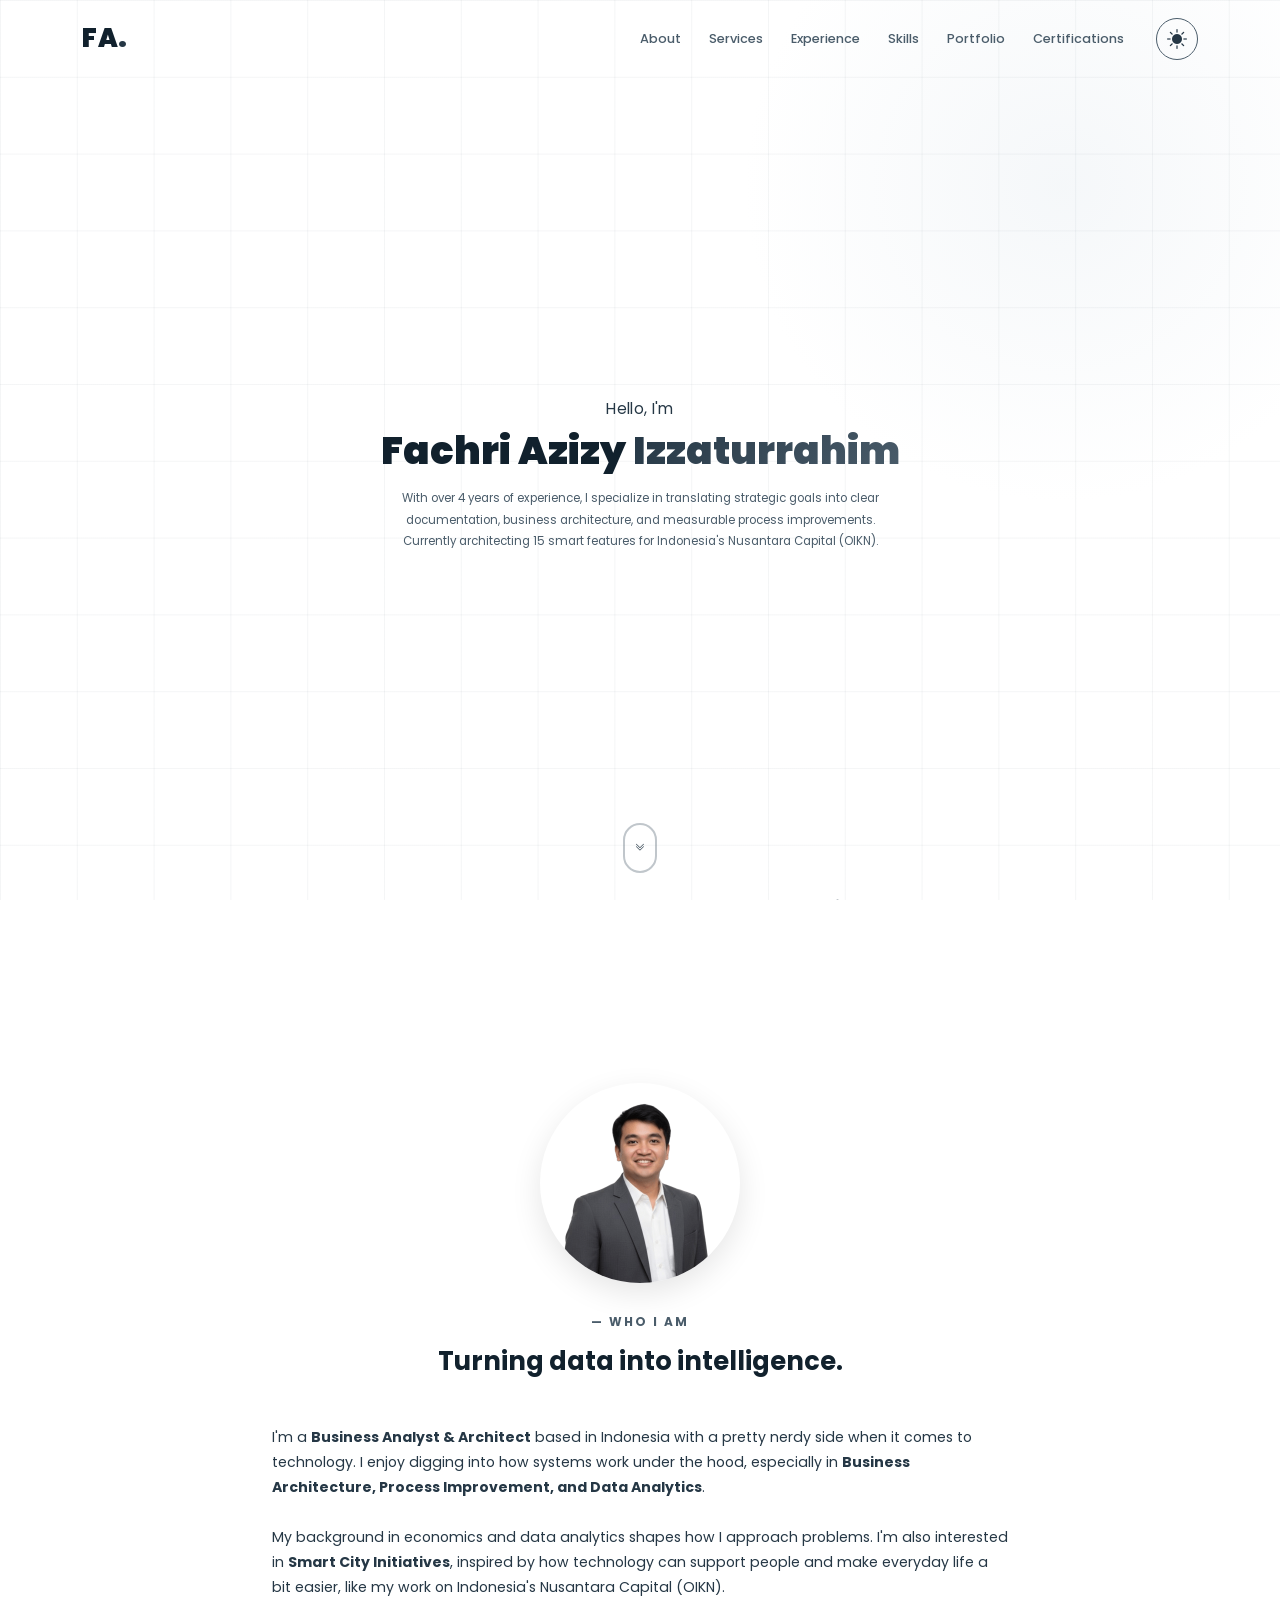
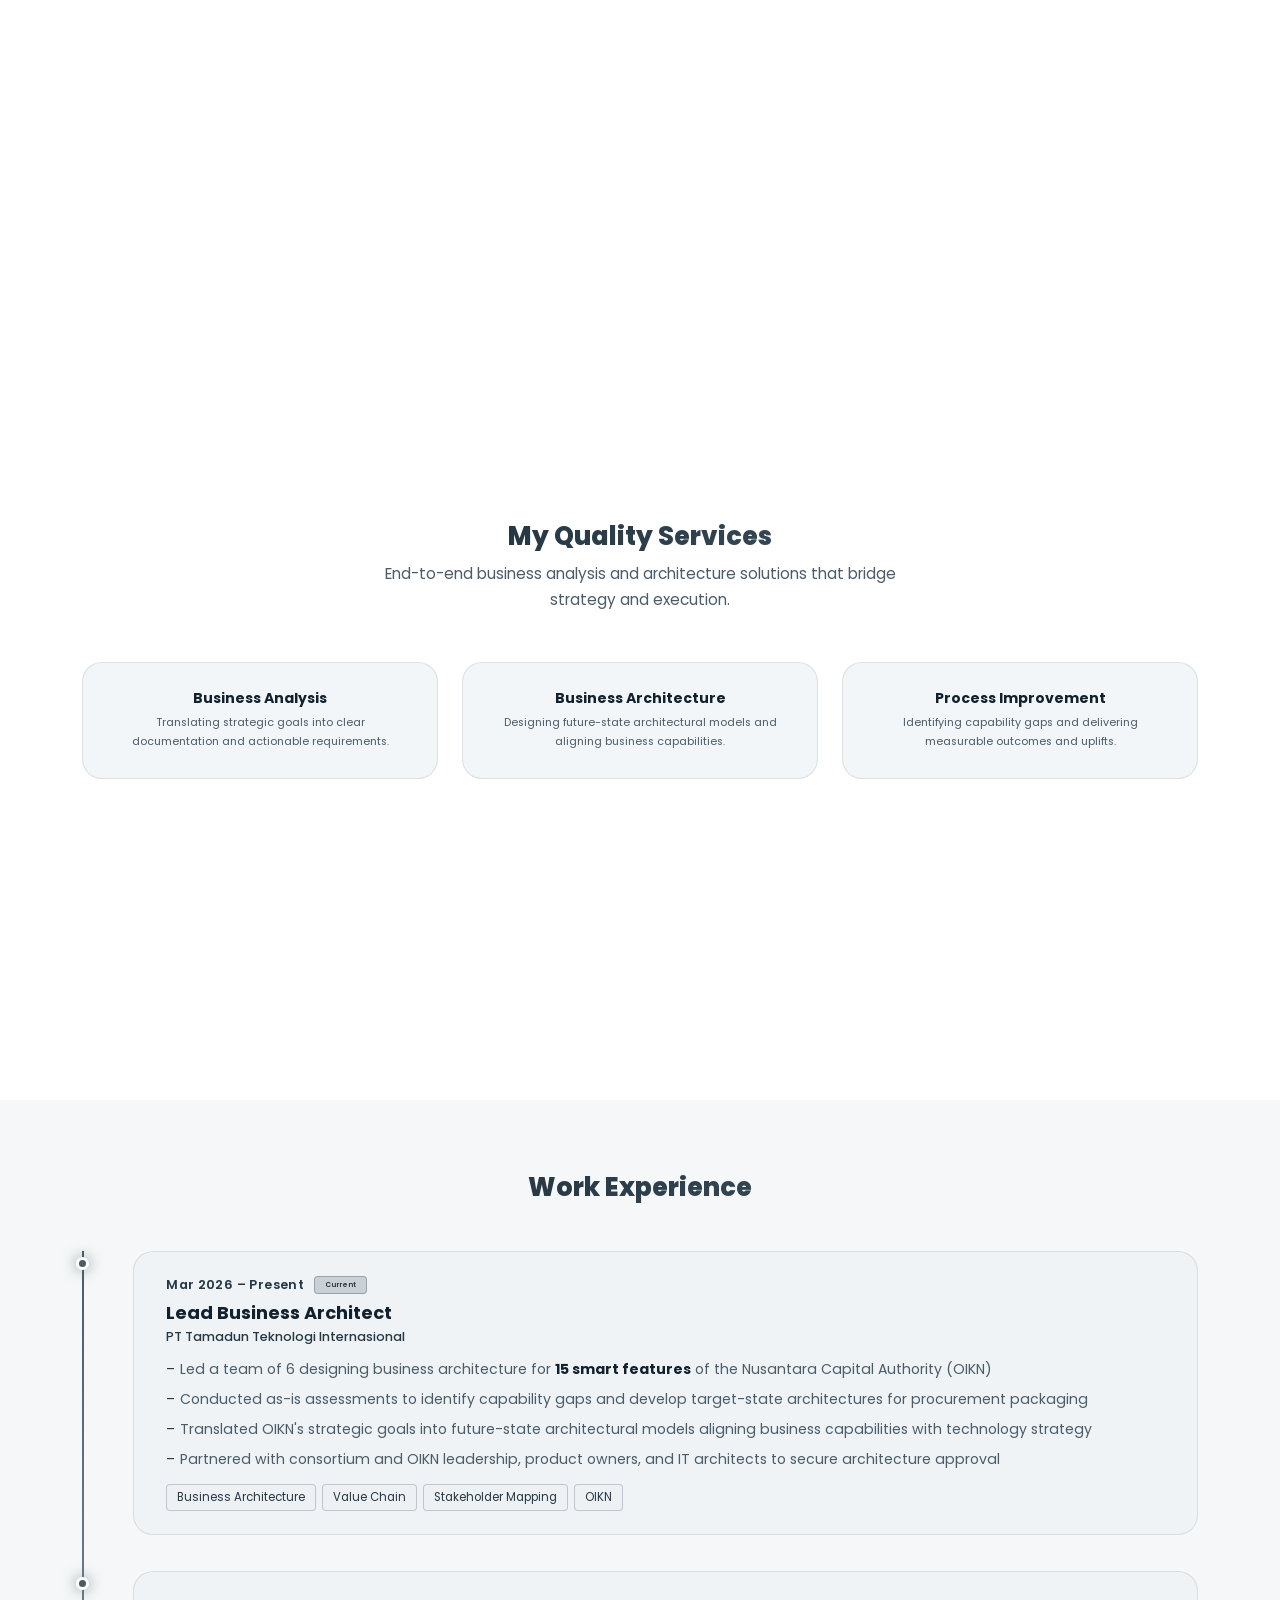
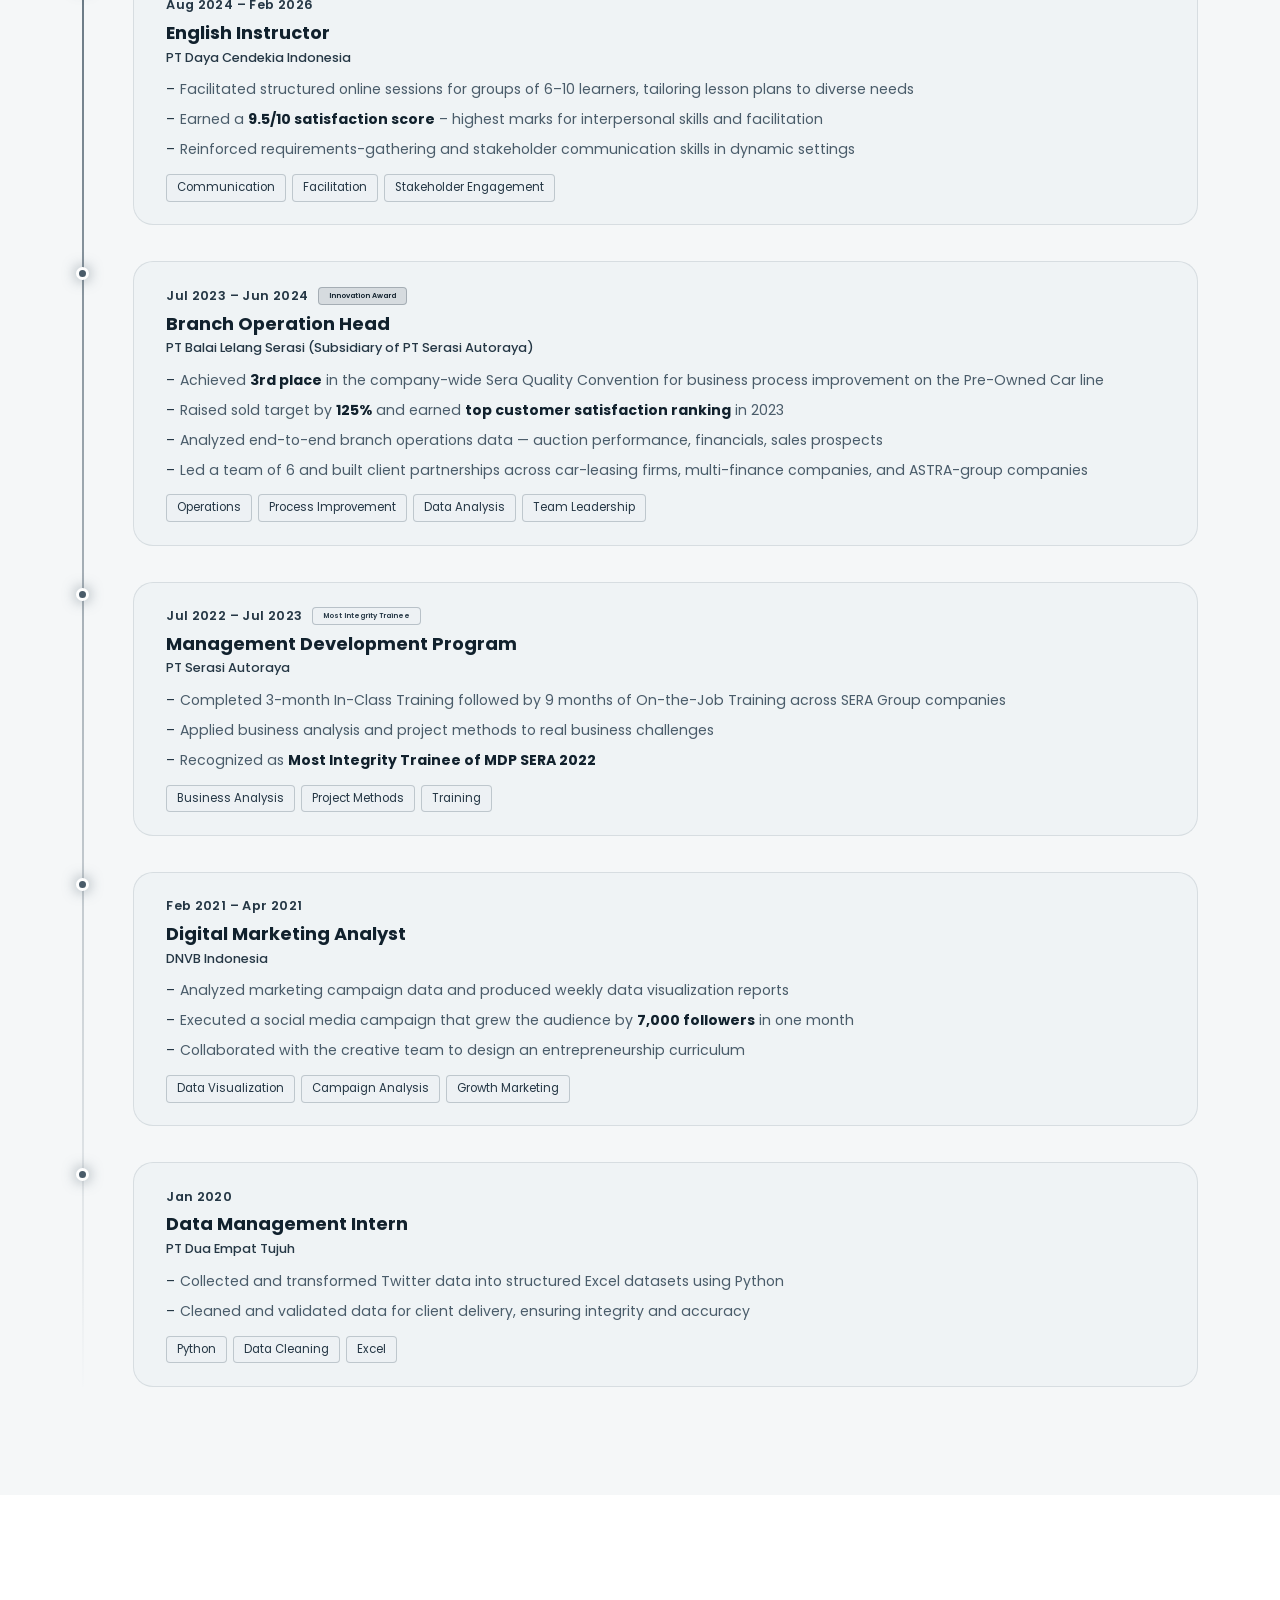
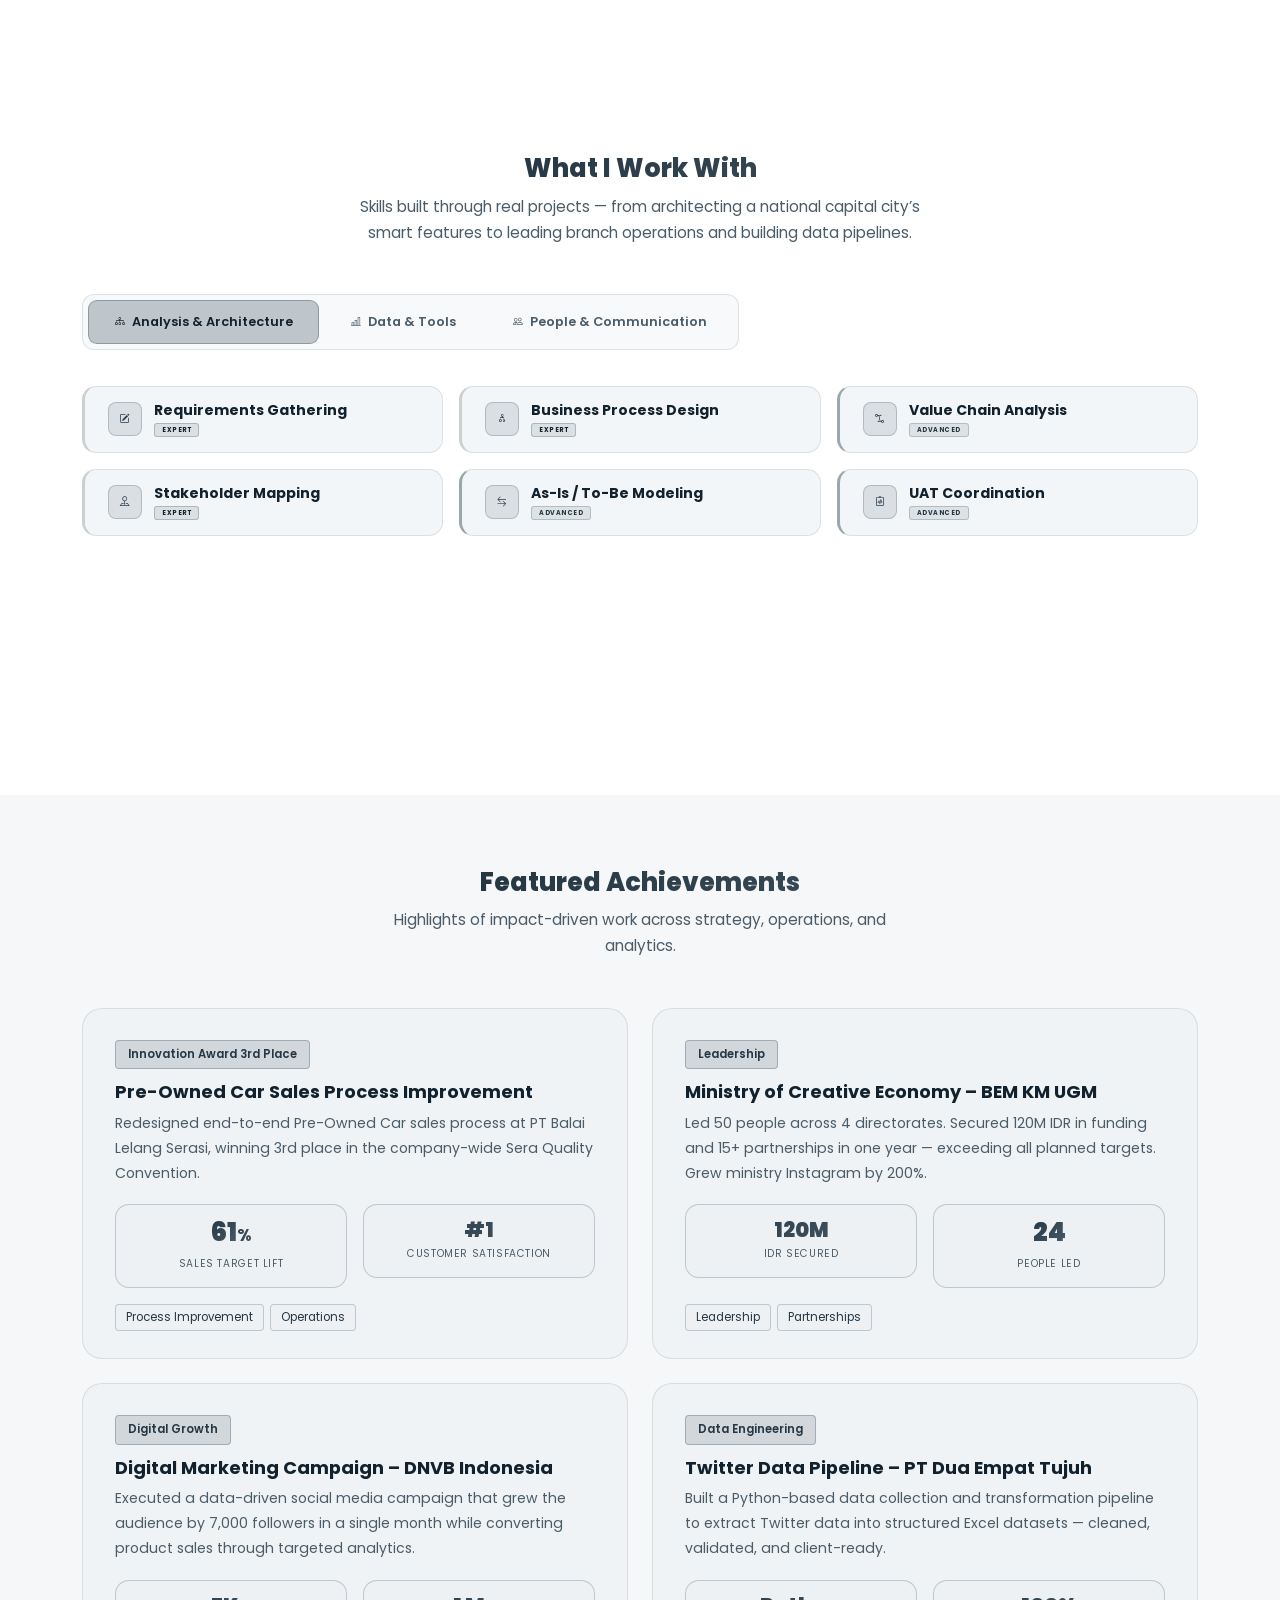
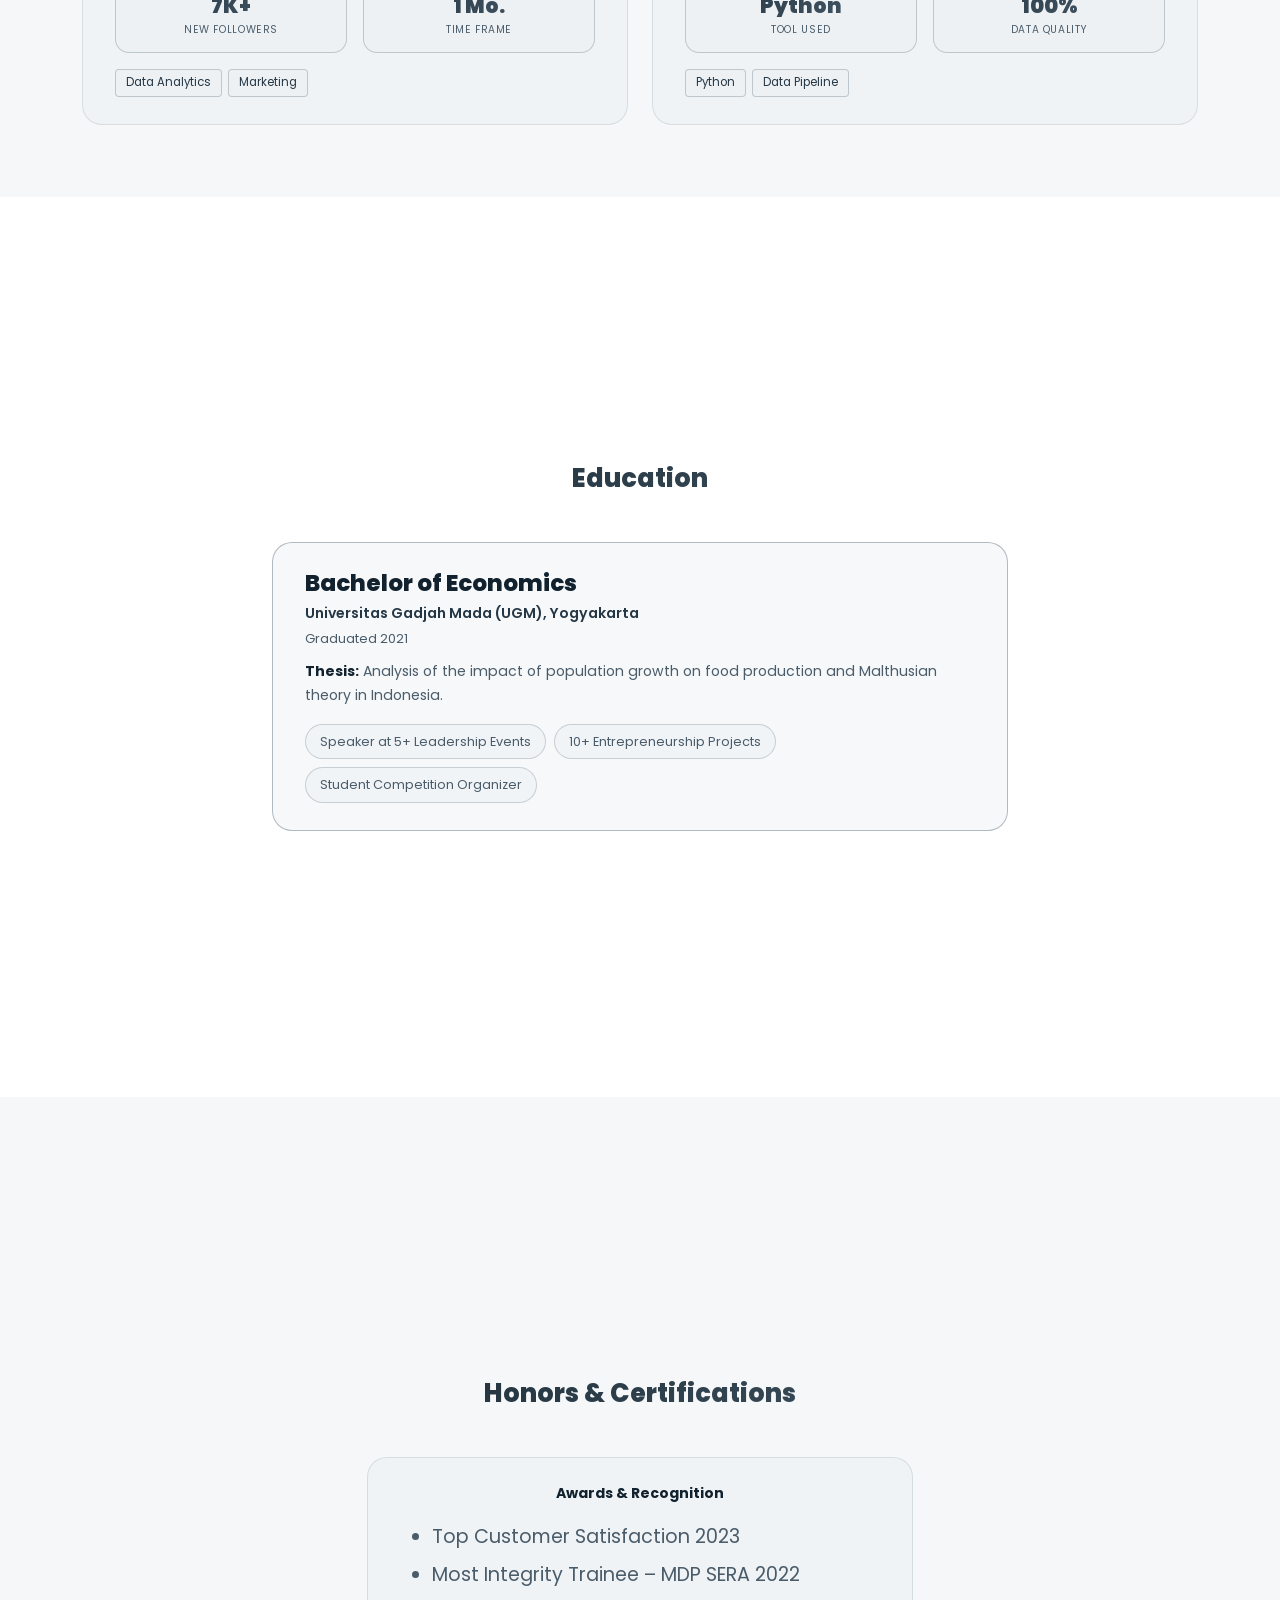
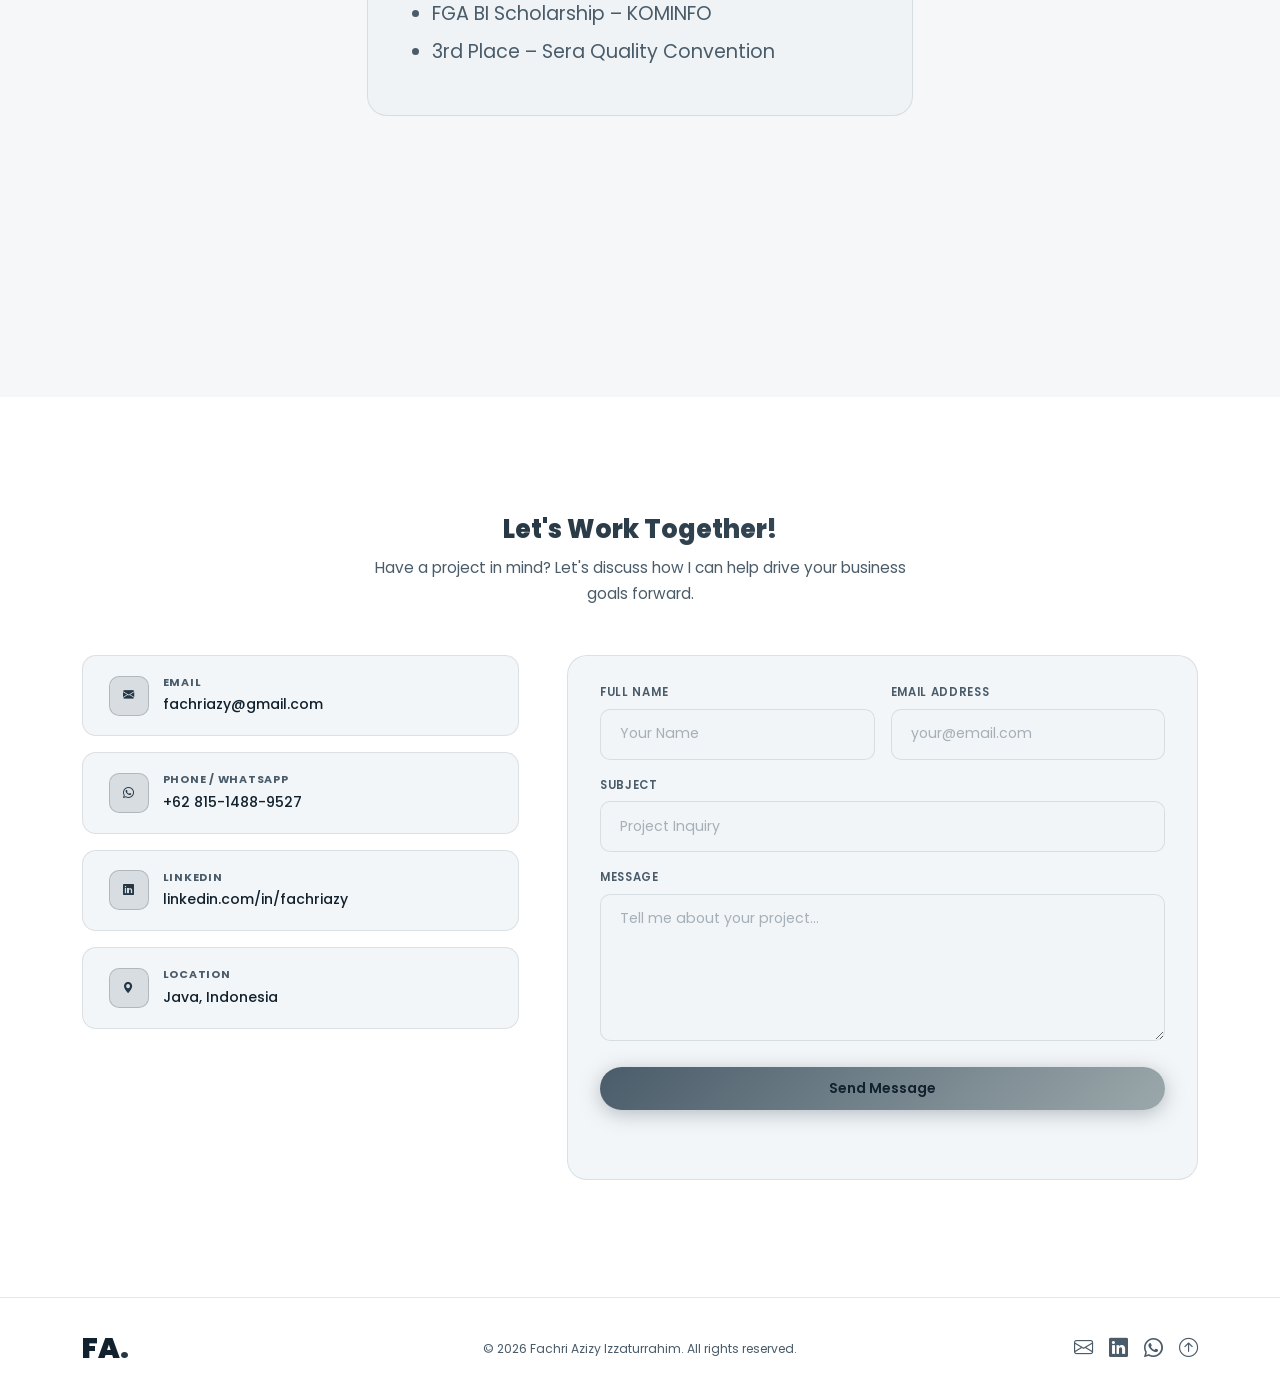
==== index.html @ ceed1847 "first commit" ====
<!DOCTYPE html>
<html lang="en">
<head>
  <meta charset="UTF-8" />
  <meta name="viewport" content="width=device-width, initial-scale=1.0" />
  <meta name="description" content="Fachri Azizy Izzaturrahim – Business Analyst & Business Architect specialising in process improvement, data analytics, and strategic architecture." />
  <meta name="keywords" content="Business Analyst, Business Architect, Data Analytics, Process Improvement, Fachri Azizy" />
  <meta name="author" content="Fachri Azizy Izzaturrahim" />
  <meta property="og:title" content="Fachri Azizy – Business Analyst & Architect" />
  <meta property="og:description" content="Portfolio of Fachri Azizy – turning strategy into clear documentation, architecture, and measurable results." />
  <meta property="og:type" content="website" />
  <title>Fachri Azizy – Business Analyst & Architect</title>

  <!-- Bootstrap 5 CSS -->
  <link rel="stylesheet" href="https://cdn.jsdelivr.net/npm/bootstrap@5.3.3/dist/css/bootstrap.min.css" />
  <!-- Bootstrap Icons -->
  <link rel="stylesheet" href="https://cdn.jsdelivr.net/npm/bootstrap-icons@1.11.3/font/bootstrap-icons.min.css" />
  <!-- Google Fonts -->
  <link rel="preconnect" href="https://fonts.googleapis.com" />
  <link rel="preconnect" href="https://fonts.gstatic.com" crossorigin />
  <link href="https://fonts.googleapis.com/css2?family=Poppins:wght@300;400;500;600;700;800;900&display=swap" rel="stylesheet" />
  <!-- Custom CSS -->
  <link rel="stylesheet" href="static/css/color.css" />
    <link rel="stylesheet" href="static/css/style.css" />
</head>
<body data-bs-spy="scroll" data-bs-target="#mainNav" data-bs-offset="80">

  <!-- ══════════════════════════════
       NAVBAR
  ══════════════════════════════ -->
  <nav class="navbar navbar-expand-lg fixed-top" id="mainNav">
    <div class="container">
      <a class="navbar-brand fw-black" href="#hero">FA<span class="text-purple">.</span></a>
      <div class="d-flex d-lg-none align-items-center gap-2">
        <button class="btn btn-purple-outline theme-toggle-btn d-flex align-items-center justify-content-center" style="width: 42px; height: 42px; padding: 0; border-radius: 50%;" aria-label="Toggle theme">
          <i class="bi bi-moon-stars-fill fs-5" style="color: var(--c-accent-l);"></i>
        </button>
        <button class="navbar-toggler" type="button" data-bs-toggle="collapse" data-bs-target="#navContent"
                aria-controls="navContent" aria-expanded="false" aria-label="Toggle navigation">
          <i class="bi bi-list fs-1 text-white"></i>
        </button>
      </div>
      <div class="collapse navbar-collapse" id="navContent">
        <ul class="navbar-nav ms-auto align-items-lg-center gap-lg-1 mb-2 mb-lg-0">

          <li class="nav-item"><a class="nav-link" href="#about">About</a></li>
          <li class="nav-item"><a class="nav-link" href="#services">Services</a></li>
          <li class="nav-item"><a class="nav-link" href="#experience">Experience</a></li>
          <li class="nav-item"><a class="nav-link" href="#skills">Skills</a></li>
          <li class="nav-item"><a class="nav-link" href="#portfolio">Portfolio</a></li>
          <li class="nav-item"><a class="nav-link" href="#certifications">Certifications</a></li>
          <li class="nav-item ms-lg-3 d-none d-lg-flex align-items-center">
            <button class="btn btn-purple-outline theme-toggle-btn d-flex align-items-center justify-content-center" style="width: 42px; height: 42px; padding: 0; border-radius: 50%;" aria-label="Toggle theme">
              <i class="bi bi-moon-stars-fill fs-5" style="color: var(--c-accent-l);"></i>
            </button>
          </li>
        </ul>
      </div>
    </div>
  </nav>

  <!-- ══════════════════════════════
       HERO
  ══════════════════════════════ -->
  <section id="hero" class="hero-section d-flex align-items-center">
    <div class="hero-glow-orb"></div>
    <div class="hero-grid-bg"></div>
    <div class="container position-relative">
      <div class="row align-items-center g-5">

        <!-- Left: Text -->
        <div class="col-12 hero-text-col text-center d-flex flex-column align-items-center" data-aos="fade-up">
          <span class="hero-greeting d-block mb-2">
             Hello, I'm
          </span>
          <h1 class="hero-name mb-3">Fachri Azizy <span class="hero-name--accent">Izzaturrahim</span></h1>

          <p class="hero-desc mb-4">
            With over 4 years of experience, I specialize in translating strategic goals into clear documentation, 
            business architecture, and measurable process improvements. Currently architecting 15 smart features 
            for Indonesia's Nusantara Capital (OIKN).
          </p>


        </div>

        </div>

      </div>
    </div>

    <a href="#about" class="scroll-down-btn" id="scrollDown" aria-label="Scroll to about">
      <i class="bi bi-chevron-double-down"></i>
    </a>
  </section>

  <!-- ══════════════════════════════
       ABOUT
  ══════════════════════════════ -->
  <section id="about" class="section-pad always-light">
  <div class="container text-center">
    <!-- Circular Profile Image -->
    <div class="profile-img-wrap mx-auto position-relative" style="width: 200px; height: 200px; margin-bottom: 2rem;">
      <img src="static/img/profil_transparent.png" alt="Fachri Azizy" class="profile-photo" style="width: 100%; height: 100%; object-fit: cover; border-radius: 50%; box-shadow: 0 10px 30px rgba(0,0,0,0.1);" />
    </div>

    <!-- Section Heading -->
    <div class="section-header mb-5" data-aos="fade-up">
      <h5 class="text-uppercase about-subtitle" style="letter-spacing: 2px; font-weight: bold;">&mdash; WHO I AM</h5>
      <h2 class="display-4 fw-bold mt-3 about-title" style="font-family: var(--f-display);">Turning data into intelligence.</h2>
    </div>

    <!-- Description -->
    <div class="row justify-content-center" data-aos="fade-up" data-aos-delay="100">
      <div class="col-lg-8 text-start">
        <p class="mb-4 about-text">
          I'm a <strong>Business Analyst & Architect</strong> based in Indonesia with a pretty nerdy side when it comes to technology. I enjoy digging into how systems work under the hood, especially in <strong>Business Architecture, Process Improvement, and Data Analytics</strong>.
        </p>
        <p class="about-text">
          My background in economics and data analytics shapes how I approach problems. I'm also interested in <strong>Smart City Initiatives</strong>, inspired by how technology can support people and make everyday life a bit easier, like my work on Indonesia's Nusantara Capital (OIKN).
        </p>
      </div>
    </div>
  </div>
</section>

  <!-- ══════════════════════════════
       SERVICES
  ══════════════════════════════ -->
  <section id="services" class="section-pad">
  <div class="container">
    <div class="section-header text-center mb-5" data-aos="fade-up">
      <h2 class="section-title">My Quality Services</h2>
      <p class="section-sub">End-to-end business analysis and architecture solutions that bridge strategy and execution.</p>
    </div>
    <div class="row g-4">
      <div class="col-md-4" data-aos="fade-up">
        <div class="glass-card h-100 text-center">
           <h3 class="card-heading">Business Analysis</h3>
           <p class="card-text">Translating strategic goals into clear documentation and actionable requirements.</p>
        </div>
      </div>
      <div class="col-md-4" data-aos="fade-up" data-aos-delay="100">
        <div class="glass-card h-100 text-center">
           <h3 class="card-heading">Business Architecture</h3>
           <p class="card-text">Designing future-state architectural models and aligning business capabilities.</p>
        </div>
      </div>
      <div class="col-md-4" data-aos="fade-up" data-aos-delay="200">
        <div class="glass-card h-100 text-center">
           <h3 class="card-heading">Process Improvement</h3>
           <p class="card-text">Identifying capability gaps and delivering measurable outcomes and uplifts.</p>
        </div>
      </div>
    </div>
  </div>
</section>

  <!-- ══════════════════════════════
       EXPERIENCE
  ══════════════════════════════ -->
  <section id="experience" class="section-pad section-alt">
    <div class="container">
      <div class="section-header text-center mb-5" data-aos="fade-up">
        <h2 class="section-title">Work Experience</h2>
      </div>

      <div class="timeline" id="experienceTimeline">

        <!-- 1 -->
        <div class="tl-item" data-aos="fade-up">
          <div class="tl-dot"></div>
          <div class="tl-content">
            <div class="tl-meta">
              <span class="tl-date">Mar 2026 – Present</span>
              <span class="tl-badge tl-badge--current">Current</span>
            </div>
            <h3 class="tl-title">Lead Business Architect</h3>
            <p class="tl-company">PT Tamadun Teknologi Internasional</p>
            <ul class="tl-bullets">
              <li>Led a team of 6 designing business architecture for <strong>15 smart features</strong> of the Nusantara Capital Authority (OIKN)</li>
              <li>Conducted as-is assessments to identify capability gaps and develop target-state architectures for procurement packaging</li>
              <li>Translated OIKN's strategic goals into future-state architectural models aligning business capabilities with technology strategy</li>
              <li>Partnered with consortium and OIKN leadership, product owners, and IT architects to secure architecture approval</li>
            </ul>
            <div class="tl-tags">
              <span>Business Architecture</span><span>Value Chain</span><span>Stakeholder Mapping</span><span>OIKN</span>
            </div>
          </div>
        </div>

        <!-- 2 -->
        <div class="tl-item tl-item--right" data-aos="fade-left">
          <div class="tl-dot"></div>
          <div class="tl-content">
            <div class="tl-meta">
              <span class="tl-date">Aug 2024 – Feb 2026</span>
            </div>
            <h3 class="tl-title">English Instructor</h3>
            <p class="tl-company">PT Daya Cendekia Indonesia</p>
            <ul class="tl-bullets">
              <li>Facilitated structured online sessions for groups of 6–10 learners, tailoring lesson plans to diverse needs</li>
              <li>Earned a <strong>9.5/10 satisfaction score</strong> – highest marks for interpersonal skills and facilitation</li>
              <li>Reinforced requirements-gathering and stakeholder communication skills in dynamic settings</li>
            </ul>
            <div class="tl-tags">
              <span>Communication</span><span>Facilitation</span><span>Stakeholder Engagement</span>
            </div>
          </div>
        </div>

        <!-- 3 -->
        <div class="tl-item" data-aos="fade-up">
          <div class="tl-dot"></div>
          <div class="tl-content">
            <div class="tl-meta">
              <span class="tl-date">Jul 2023 – Jun 2024</span>
              <span class="tl-badge tl-badge--award">Innovation Award</span>
            </div>
            <h3 class="tl-title">Branch Operation Head</h3>
            <p class="tl-company">PT Balai Lelang Serasi (Subsidiary of PT Serasi Autoraya)</p>
            <ul class="tl-bullets">
              <li>Achieved <strong>3rd place</strong> in the company-wide Sera Quality Convention for business process improvement on the Pre-Owned Car line</li>
              <li>Raised sold target by <strong>125%</strong> and earned <strong>top customer satisfaction ranking</strong> in 2023</li>
              <li>Analyzed end-to-end branch operations data — auction performance, financials, sales prospects</li>
              <li>Led a team of 6 and built client partnerships across car-leasing firms, multi-finance companies, and ASTRA-group companies</li>
            </ul>
            <div class="tl-tags">
              <span>Operations</span><span>Process Improvement</span><span>Data Analysis</span><span>Team Leadership</span>
            </div>
          </div>
        </div>

        <!-- 4 -->
        <div class="tl-item tl-item--right" data-aos="fade-left">
          <div class="tl-dot"></div>
          <div class="tl-content">
            <div class="tl-meta">
              <span class="tl-date">Jul 2022 – Jul 2023</span>
              <span class="tl-badge tl-badge--honor">Most Integrity Trainee</span>
            </div>
            <h3 class="tl-title">Management Development Program</h3>
            <p class="tl-company">PT Serasi Autoraya</p>
            <ul class="tl-bullets">
              <li>Completed 3-month In-Class Training followed by 9 months of On-the-Job Training across SERA Group companies</li>
              <li>Applied business analysis and project methods to real business challenges</li>
              <li>Recognized as <strong>Most Integrity Trainee of MDP SERA 2022</strong></li>
            </ul>
            <div class="tl-tags">
              <span>Business Analysis</span><span>Project Methods</span><span>Training</span>
            </div>
          </div>
        </div>

        <!-- 5 -->
        <div class="tl-item" data-aos="fade-up">
          <div class="tl-dot"></div>
          <div class="tl-content">
            <div class="tl-meta">
              <span class="tl-date">Feb 2021 – Apr 2021</span>
            </div>
            <h3 class="tl-title">Digital Marketing Analyst</h3>
            <p class="tl-company">DNVB Indonesia</p>
            <ul class="tl-bullets">
              <li>Analyzed marketing campaign data and produced weekly data visualization reports</li>
              <li>Executed a social media campaign that grew the audience by <strong>7,000 followers</strong> in one month</li>
              <li>Collaborated with the creative team to design an entrepreneurship curriculum</li>
            </ul>
            <div class="tl-tags">
              <span>Data Visualization</span><span>Campaign Analysis</span><span>Growth Marketing</span>
            </div>
          </div>
        </div>

        <!-- 6 -->
        <div class="tl-item tl-item--right" data-aos="fade-left">
          <div class="tl-dot"></div>
          <div class="tl-content">
            <div class="tl-meta">
              <span class="tl-date">Jan 2020</span>
            </div>
            <h3 class="tl-title">Data Management Intern</h3>
            <p class="tl-company">PT Dua Empat Tujuh</p>
            <ul class="tl-bullets">
              <li>Collected and transformed Twitter data into structured Excel datasets using Python</li>
              <li>Cleaned and validated data for client delivery, ensuring integrity and accuracy</li>
            </ul>
            <div class="tl-tags">
              <span>Python</span><span>Data Cleaning</span><span>Excel</span>
            </div>
          </div>
        </div>

      </div><!-- /timeline -->
    </div>
  </section>

    <!-- SKILLS -->
  <section id="skills" class="section-pad">
    <div class="container">
      <div class="section-header text-center mb-5" data-aos="fade-up">
        <h2 class="section-title">What I Work With</h2>
        <p class="section-sub">Skills built through real projects &mdash; from architecting a national capital city&rsquo;s smart features to leading branch operations and building data pipelines.</p>
      </div>

      <!-- Tab Navigation -->
      <div class="sk-tabs" data-aos="fade-up">
        <button class="sk-tab active" data-tab="analysis" id="tab-analysis">
          <i class="bi bi-diagram-3"></i><span>Analysis &amp; Architecture</span>
        </button>
        <button class="sk-tab" data-tab="data" id="tab-data">
          <i class="bi bi-bar-chart-line"></i><span>Data &amp; Tools</span>
        </button>
        <button class="sk-tab" data-tab="people" id="tab-people">
          <i class="bi bi-people"></i><span>People &amp; Communication</span>
        </button>
      </div>

      <!-- Panel: Analysis & Architecture -->
      <div class="sk-panel active" id="panel-analysis">
        <div class="row g-3">
          <div class="col-md-6 col-lg-4">
            <div class="sk-card sk-card--expert">
              <div class="sk-card-head">
                <div class="sk-icon"><i class="bi bi-pencil-square"></i></div>
                <div class="sk-level-wrap">
                  <span class="sk-name">Requirements Gathering</span>
                  <span class="sk-level sk-level--expert">Expert</span>
                </div>
              </div></div>
          </div>
          <div class="col-md-6 col-lg-4">
            <div class="sk-card sk-card--expert">
              <div class="sk-card-head">
                <div class="sk-icon"><i class="bi bi-diagram-2"></i></div>
                <div class="sk-level-wrap">
                  <span class="sk-name">Business Process Design</span>
                  <span class="sk-level sk-level--expert">Expert</span>
                </div>
              </div></div>
          </div>
          <div class="col-md-6 col-lg-4">
            <div class="sk-card sk-card--advanced">
              <div class="sk-card-head">
                <div class="sk-icon"><i class="bi bi-bezier2"></i></div>
                <div class="sk-level-wrap">
                  <span class="sk-name">Value Chain Analysis</span>
                  <span class="sk-level sk-level--advanced">Advanced</span>
                </div>
              </div></div>
          </div>
          <div class="col-md-6 col-lg-4">
            <div class="sk-card sk-card--expert">
              <div class="sk-card-head">
                <div class="sk-icon"><i class="bi bi-pin-map"></i></div>
                <div class="sk-level-wrap">
                  <span class="sk-name">Stakeholder Mapping</span>
                  <span class="sk-level sk-level--expert">Expert</span>
                </div>
              </div></div>
          </div>
          <div class="col-md-6 col-lg-4">
            <div class="sk-card sk-card--advanced">
              <div class="sk-card-head">
                <div class="sk-icon"><i class="bi bi-arrow-left-right"></i></div>
                <div class="sk-level-wrap">
                  <span class="sk-name">As-Is / To-Be Modeling</span>
                  <span class="sk-level sk-level--advanced">Advanced</span>
                </div>
              </div></div>
          </div>
          <div class="col-md-6 col-lg-4">
            <div class="sk-card sk-card--advanced">
              <div class="sk-card-head">
                <div class="sk-icon"><i class="bi bi-clipboard2-pulse"></i></div>
                <div class="sk-level-wrap">
                  <span class="sk-name">UAT Coordination</span>
                  <span class="sk-level sk-level--advanced">Advanced</span>
                </div>
              </div></div>
          </div>
        </div>
      </div>

      <!-- Panel: Data & Tools -->
      <div class="sk-panel" id="panel-data">
        <div class="row g-3">
          <div class="col-md-6 col-lg-4">
            <div class="sk-card sk-card--advanced">
              <div class="sk-card-head">
                <div class="sk-icon"><i class="bi bi-database"></i></div>
                <div class="sk-level-wrap">
                  <span class="sk-name">SQL</span>
                  <span class="sk-level sk-level--advanced">Advanced</span>
                </div>
              </div></div>
          </div>
          <div class="col-md-6 col-lg-4">
            <div class="sk-card sk-card--advanced">
              <div class="sk-card-head">
                <div class="sk-icon"><i class="bi bi-pie-chart-fill"></i></div>
                <div class="sk-level-wrap">
                  <span class="sk-name">Tableau</span>
                  <span class="sk-level sk-level--advanced">Advanced</span>
                </div>
              </div></div>
          </div>
          <div class="col-md-6 col-lg-4">
            <div class="sk-card sk-card--proficient">
              <div class="sk-card-head">
                <div class="sk-icon"><i class="bi bi-graph-up"></i></div>
                <div class="sk-level-wrap">
                  <span class="sk-name">Microsoft Power BI</span>
                  <span class="sk-level sk-level--proficient">Proficient</span>
                </div>
              </div></div>
          </div>
          <div class="col-md-6 col-lg-4">
            <div class="sk-card sk-card--proficient">
              <div class="sk-card-head">
                <div class="sk-icon"><i class="bi bi-filetype-py"></i></div>
                <div class="sk-level-wrap">
                  <span class="sk-name">Python</span>
                  <span class="sk-level sk-level--proficient">Proficient</span>
                </div>
              </div></div>
          </div>
          <div class="col-md-6 col-lg-4">
            <div class="sk-card sk-card--expert">
              <div class="sk-card-head">
                <div class="sk-icon"><i class="bi bi-file-earmark-spreadsheet"></i></div>
                <div class="sk-level-wrap">
                  <span class="sk-name">Microsoft Excel</span>
                  <span class="sk-level sk-level--expert">Expert</span>
                </div>
              </div></div>
          </div>
          <div class="col-md-6 col-lg-4">
            <div class="sk-card sk-card--proficient">
              <div class="sk-card-head">
                <div class="sk-icon"><i class="bi bi-google"></i></div>
                <div class="sk-level-wrap">
                  <span class="sk-name">Google Data Studio</span>
                  <span class="sk-level sk-level--proficient">Proficient</span>
                </div>
              </div></div>
          </div>
        </div>
      </div>

      <!-- Panel: People & Communication -->
      <div class="sk-panel" id="panel-people">
        <div class="row g-3">
          <div class="col-md-6 col-lg-4">
            <div class="sk-card sk-card--expert">
              <div class="sk-card-head">
                <div class="sk-icon"><i class="bi bi-people-fill"></i></div>
                <div class="sk-level-wrap">
                  <span class="sk-name">Stakeholder Facilitation</span>
                  <span class="sk-level sk-level--expert">Expert</span>
                </div>
              </div></div>
          </div>
          <div class="col-md-6 col-lg-4">
            <div class="sk-card sk-card--expert">
              <div class="sk-card-head">
                <div class="sk-icon"><i class="bi bi-translate"></i></div>
                <div class="sk-level-wrap">
                  <span class="sk-name">English &mdash; IELTS C1</span>
                  <span class="sk-level sk-level--expert">Certified</span>
                </div>
              </div></div>
          </div>
          <div class="col-md-6 col-lg-4">
            <div class="sk-card sk-card--advanced">
              <div class="sk-card-head">
                <div class="sk-icon"><i class="bi bi-chat-square-text"></i></div>
                <div class="sk-level-wrap">
                  <span class="sk-name">Interview &amp; Elicitation</span>
                  <span class="sk-level sk-level--advanced">Advanced</span>
                </div>
              </div></div>
          </div>
          <div class="col-md-6 col-lg-4">
            <div class="sk-card sk-card--advanced">
              <div class="sk-card-head">
                <div class="sk-icon"><i class="bi bi-file-earmark-richtext"></i></div>
                <div class="sk-level-wrap">
                  <span class="sk-name">Technical Documentation</span>
                  <span class="sk-level sk-level--advanced">Advanced</span>
                </div>
              </div></div>
          </div>
          <div class="col-md-6 col-lg-4">
            <div class="sk-card sk-card--advanced">
              <div class="sk-card-head">
                <div class="sk-icon"><i class="bi bi-person-check"></i></div>
                <div class="sk-level-wrap">
                  <span class="sk-name">Team Leadership</span>
                  <span class="sk-level sk-level--advanced">Advanced</span>
                </div>
              </div></div>
          </div>
          <div class="col-md-6 col-lg-4">
            <div class="sk-card sk-card--expert">
              <div class="sk-card-head">
                <div class="sk-icon"><i class="bi bi-lightbulb"></i></div>
                <div class="sk-level-wrap">
                  <span class="sk-name">Strategic Thinking</span>
                  <span class="sk-level sk-level--expert">Expert</span>
                </div>
              </div></div>
          </div>
        </div>
      </div>

    </div>
  </section>

  <!-- ══════════════════════════════
       PORTFOLIO / KEY ACHIEVEMENTS
  ══════════════════════════════ -->
  <section id="portfolio" class="section-pad section-alt">
    <div class="container">
      <div class="section-header text-center mb-5" data-aos="fade-up">
        <h2 class="section-title">Featured Achievements</h2>
        <p class="section-sub">Highlights of impact-driven work across strategy, operations, and analytics.</p>
      </div>
<div class="row g-4">

        <div class="col-md-6" data-aos="fade-up" style="transition-delay:.1s">
          <div class="portfolio-card h-100" id="pf2">
            <span class="pf-badge">Innovation Award 3rd Place</span>
            <h3 class="pf-title">Pre-Owned Car Sales Process Improvement</h3>
            <p class="pf-text">Redesigned end-to-end Pre-Owned Car sales process at PT Balai Lelang Serasi, winning 3rd place in the company-wide Sera Quality Convention.</p>
            <div class="row g-3 mb-3">
              <div class="col-6">
                <div class="pf-metric-card">
                  <span class="pf-num" data-target="125">0</span><span class="pf-unit">%</span>
                  <span class="pf-label">Sales Target Lift</span>
                </div>
              </div>
              <div class="col-6">
                <div class="pf-metric-card">
                  <span class="pf-num-text">#1</span>
                  <span class="pf-label">Customer Satisfaction</span>
                </div>
              </div>
            </div>
            <div class="tl-tags">
              <span>Process Improvement</span><span>Operations</span>
            </div>
          </div>
        </div>

        <div class="col-md-6" data-aos="fade-up" style="transition-delay:.2s">
          <div class="portfolio-card h-100" id="pf3">
            <span class="pf-badge">Leadership</span>
            <h3 class="pf-title">Ministry of Creative Economy – BEM KM UGM</h3>
            <p class="pf-text">Led 50 people across 4 directorates. Secured 120M IDR in funding and 15+ partnerships in one year — exceeding all planned targets. Grew ministry Instagram by 200%.</p>
            <div class="row g-3 mb-3">
              <div class="col-6">
                <div class="pf-metric-card">
                  <span class="pf-num-text">120M</span>
                  <span class="pf-label">IDR Secured</span>
                </div>
              </div>
              <div class="col-6">
                <div class="pf-metric-card">
                  <span class="pf-num" data-target="50">0</span>
                  <span class="pf-label">People Led</span>
                </div>
              </div>
            </div>
            <div class="tl-tags">
              <span>Leadership</span><span>Partnerships</span>
            </div>
          </div>
        </div>

        <div class="col-md-6" data-aos="fade-up" style="transition-delay:.3s">
          <div class="portfolio-card h-100" id="pf4">
            <span class="pf-badge">Digital Growth</span>
            <h3 class="pf-title">Digital Marketing Campaign – DNVB Indonesia</h3>
            <p class="pf-text">Executed a data-driven social media campaign that grew the audience by 7,000 followers in a single month while converting product sales through targeted analytics.</p>
            <div class="row g-3 mb-3">
              <div class="col-6">
                <div class="pf-metric-card">
                  <span class="pf-num-text">7K+</span>
                  <span class="pf-label">New Followers</span>
                </div>
              </div>
              <div class="col-6">
                <div class="pf-metric-card">
                  <span class="pf-num-text">1 Mo.</span>
                  <span class="pf-label">Time Frame</span>
                </div>
              </div>
            </div>
            <div class="tl-tags">
              <span>Data Analytics</span><span>Marketing</span>
            </div>
          </div>
        </div>

        <div class="col-md-6" data-aos="fade-up" style="transition-delay:.4s">
          <div class="portfolio-card h-100" id="pf5">
            <span class="pf-badge">Data Engineering</span>
            <h3 class="pf-title">Twitter Data Pipeline – PT Dua Empat Tujuh</h3>
            <p class="pf-text">Built a Python-based data collection and transformation pipeline to extract Twitter data into structured Excel datasets — cleaned, validated, and client-ready.</p>
            <div class="row g-3 mb-3">
              <div class="col-6">
                <div class="pf-metric-card">
                  <span class="pf-num-text">Python</span>
                  <span class="pf-label">Tool Used</span>
                </div>
              </div>
              <div class="col-6">
                <div class="pf-metric-card">
                  <span class="pf-num-text">100%</span>
                  <span class="pf-label">Data Quality</span>
                </div>
              </div>
            </div>
            <div class="tl-tags">
              <span>Python</span><span>Data Pipeline</span>
            </div>
          </div>
        </div>

      </div>
    </div>
  </section>

  <!-- ══════════════════════════════
       EDUCATION
  ══════════════════════════════ -->
  <section id="education" class="section-pad">
    <div class="container">
      <div class="section-header text-center mb-5" data-aos="fade-up">
        <h2 class="section-title">Education</h2>
      </div>
      <div class="row justify-content-center" data-aos="fade-up">
        <div class="col-lg-8">
          <div class="glass-card glass-card--featured d-flex gap-4 align-items-start">
            <div>
              <h3 class="edu-title">Bachelor of Economics</h3>
              <p class="edu-school">Universitas Gadjah Mada (UGM), Yogyakarta</p>
              <p class="edu-year">Graduated 2021</p>
              <p class="edu-thesis">
                <strong>Thesis:</strong> Analysis of the impact of population growth on food production and Malthusian theory in Indonesia.
              </p>
              <div class="d-flex flex-wrap gap-2 mt-3">
                <span class="soft-pill">Speaker at 5+ Leadership Events</span>
                <span class="soft-pill">10+ Entrepreneurship Projects</span>
                <span class="soft-pill">Student Competition Organizer</span>
              </div>
            </div>
          </div>
        </div>
      </div>
    </div>
  </section>

  <!-- ══════════════════════════════
       CERTIFICATIONS
  ══════════════════════════════ -->
  <section id="certifications" class="section-pad section-alt">
    <div class="container">
      <div class="section-header text-center mb-5" data-aos="fade-up">
        <h2 class="section-title">Honors & Certifications</h2>
      </div>
<div class="row g-4">
        <div class="col-md-3"></div>
        <div class="col-md-6" data-aos="fade-up">
          <div class="glass-card h-100 text-center">
            <h3 class="card-heading">Awards & Recognition</h3>
            <ul class="text-start mt-3" style="color: var(--c-muted); line-height: 2;">
              <li>Top Customer Satisfaction 2023</li>
              <li>Most Integrity Trainee – MDP SERA 2022</li>
              <li>FGA BI Scholarship – KOMINFO</li>
              <li>3rd Place – Sera Quality Convention</li>
            </ul>
          </div>
        </div>
        <div class="col-md-3"></div>
    </div>
  </section>

  <!-- ══════════════════════════════
       CONTACT
  ══════════════════════════════ -->
  <section id="contact" class="section-pad">
    <div class="container">
      <div class="section-header text-center mb-5" data-aos="fade-up">
        <h2 class="section-title">Let's Work Together!</h2>
        <p class="section-sub">Have a project in mind? Let's discuss how I can help drive your business goals forward.</p>
      </div>
      <div class="row g-5 align-items-start">

        <div class="col-lg-5" data-aos="fade-up">
          <div class="d-flex flex-column gap-3 mb-4">
            <a href="mailto:fachriazy@gmail.com" class="contact-info-card" id="cEmail">
              <div class="ci-icon"><i class="bi bi-envelope-fill"></i></div>
              <div>
                <p class="ci-label">Email</p>
                <p class="ci-value">fachriazy@gmail.com</p>
              </div>
            </a>
            <a href="https://wa.me/6281514889527" target="_blank" class="contact-info-card" id="cPhone">
              <div class="ci-icon"><i class="bi bi-whatsapp"></i></div>
              <div>
                <p class="ci-label">Phone / WhatsApp</p>
                <p class="ci-value">+62 815-1488-9527</p>
              </div>
            </a>
            <a href="https://linkedin.com/in/fachriazy" target="_blank" rel="noopener" class="contact-info-card" id="cLinkedin">
              <div class="ci-icon"><i class="bi bi-linkedin"></i></div>
              <div>
                <p class="ci-label">LinkedIn</p>
                <p class="ci-value">linkedin.com/in/fachriazy</p>
              </div>
            </a>
            <div class="contact-info-card" id="cLocation">
              <div class="ci-icon"><i class="bi bi-geo-alt-fill"></i></div>
              <div>
                <p class="ci-label">Location</p>
                <p class="ci-value">Java, Indonesia</p>
              </div>
            </div>
          </div>
        </div>

        <div class="col-lg-7" data-aos="fade-left">
          <form class="contact-form glass-card" id="contactForm" onsubmit="handleFormSubmit(event)">
            <div class="row g-3">
              <div class="col-sm-6">
                <label for="formName" class="form-label-custom">Full Name</label>
                <input type="text" id="formName" class="form-input-custom" placeholder="Your Name" required />
              </div>
              <div class="col-sm-6">
                <label for="formEmail" class="form-label-custom">Email Address</label>
                <input type="email" id="formEmail" class="form-input-custom" placeholder="your@email.com" required />
              </div>
              <div class="col-12">
                <label for="formSubject" class="form-label-custom">Subject</label>
                <input type="text" id="formSubject" class="form-input-custom" placeholder="Project Inquiry" />
              </div>
              <div class="col-12">
                <label for="formMessage" class="form-label-custom">Message</label>
                <textarea id="formMessage" class="form-input-custom" rows="5"
                          placeholder="Tell me about your project..." required></textarea>
              </div>
              <div class="col-12">
                <button type="submit" class="btn btn-purple w-100" id="submitBtn">
                  Send Message
                </button>
                <p class="form-feedback text-center mt-2" id="formFeedback"></p>
              </div>
            </div>
          </form>
        </div>

      </div>
    </div>
  </section>

  <!-- ══════════════════════════════
       FOOTER
  ══════════════════════════════ -->
  <footer class="site-footer">
    <div class="container">
      <div class="row align-items-center g-3">
        <div class="col-md-3">
          <span class="footer-logo">FA<span class="text-purple">.</span></span>
        </div>
        <div class="col-md-6 text-center">
          <p class="footer-copy mb-0">
            &copy; 2026 Fachri Azizy Izzaturrahim. All rights reserved.
          </p>
        </div>
        <div class="col-md-3 d-flex justify-content-md-end gap-3">
          <a href="mailto:fachriazy@gmail.com" class="footer-link"><i class="bi bi-envelope"></i></a>
          <a href="https://linkedin.com/in/fachriazy" target="_blank" rel="noopener" class="footer-link"><i class="bi bi-linkedin"></i></a>
          <a href="https://wa.me/6281514889527" target="_blank" class="footer-link"><i class="bi bi-whatsapp"></i></a>
          <a href="#hero" class="footer-link"><i class="bi bi-arrow-up-circle"></i></a>
        </div>
      </div>
    </div>
  </footer>

  <!-- Bootstrap 5 JS Bundle -->
  <script src="https://cdn.jsdelivr.net/npm/bootstrap@5.3.3/dist/js/bootstrap.bundle.min.js"></script>
  <!-- Custom JS -->
  <script src="static/js/script.js"></script>
</body>
</html>
---- static/css/color.css ----
/* ═══════════════════════════════════════════════════════════
   color.css — Fachri Azizy Portfolio
   Single source of truth for every color, gradient, shadow,
   radius, font, and transition used across the site.

   Palette (dark navy-slate):
     #06141B  ·  #11212D  ·  #253745
     #4A5C6A  ·  #9BA8AB  ·  #CCD0CF
════════════════════════════════════════════════════════════ */

:root {

  /* ── Backgrounds ─────────────────────────────────────── */
  --c-bg:        #06141B;   /* page base – darkest navy       */
  --c-bg2:       #11212D;   /* alternate section background   */

  /* ── Surfaces (cards, panels, overlays) ──────────────── */
  --c-surface:   rgba(37, 55, 69, 0.35);   /* #253745 @ 35% */
  --c-surface2:  rgba(74, 92, 106, 0.18);  /* #4A5C6A @ 18% */

  /* ── Borders ─────────────────────────────────────────── */
  --c-border:    rgba(74, 92, 106, 0.35);

  /* ── Accent scale ────────────────────────────────────── */
  --c-accent:    #4A5C6A;   /* primary interactive accent     */
  --c-accent-l:  #9BA8AB;   /* lighter tone – labels, icons   */
  --c-accent-d:  #253745;   /* darker tone – deep fills       */

  /* ── Text ────────────────────────────────────────────── */
  --c-text:      #CCD0CF;   /* primary body text              */
  --c-muted:     #9BA8AB;   /* secondary / placeholder text   */
  --c-white:     #ffffff;

  /* ── Gradients ───────────────────────────────────────── */
  --g-primary:   linear-gradient(135deg, #4A5C6A 0%, #253745 55%, #11212D 100%);
  --g-accent:    linear-gradient(135deg, #9BA8AB 0%, #4A5C6A 100%);
  --g-text:      linear-gradient(135deg, #CCD0CF 0%, #9BA8AB 100%);

  /* ── Skill card proficiency border colours ───────────── */
  --c-skill-expert:    #CCD0CF;
  --c-skill-advanced:  #9BA8AB;
  --c-skill-proficient:#4A5C6A;

  /* ── Typography ──────────────────────────────────────── */
  --f-display:   'Poppins', sans-serif;
  --f-body:      'Poppins', sans-serif;
  --f-accent:    'Poppins', sans-serif;

  /* ── Shape ───────────────────────────────────────────── */
  --r:           14px;   /* default border-radius  */
  --r-lg:        20px;   /* large card radius      */

  /* ── Shadow / Glow ───────────────────────────────────── */
  --glow:        0 0 32px rgba(74, 92, 106, 0.30);  /* = rgba(var(--rgb-accent), 0.30) */
  --glow-lg:     0 0 60px rgba(74, 92, 106, 0.22);  /* = rgba(var(--rgb-accent), 0.22) */

  /* ── Motion ──────────────────────────────────────── */
  --ease:        0.28s cubic-bezier(0.4, 0, 0.2, 1);

  /* ────────────────────────────────────────────────────
     RGB CHANNELS — for rgba() composition in style.css
     Usage: rgba(var(--rgb-accent), 0.18)
     Never use raw numbers in style.css.
  ──────────────────────────────────────────────────── */
  --rgb-bg:        0, 0, 0;        /* Pure black as requested     */
  --rgb-bg2:       17, 33, 45;     /* #11212D — alt bg / stat card */
  --rgb-surface:   37, 55, 69;     /* #253745 — card / panel fills */
  --rgb-accent:    74, 92, 106;    /* #4A5C6A — primary accent     */
  --rgb-accent-l:  155, 168, 171;  /* #9BA8AB — light silver-blue  */
  --rgb-text:      204, 208, 207;  /* #CCD0CF — primary text       */
}

/* ═══════════════════════════════════════════════════════════
   LIGHT MODE
════════════════════════════════════════════════════════════ */
[data-theme="light"] {
  --c-bg:        #ffffff;
  --c-bg2:       #f5f7f8;
  --c-surface:   rgba(235, 240, 244, 0.6);
  --c-surface2:  rgba(235, 240, 244, 0.9);
  --c-border:    rgba(74, 92, 106, 0.15);
  
  --c-accent:    #4A5C6A;
  --c-accent-l:  #253745;
  --c-accent-d:  #11212D;
  
  --c-text:      #11212D;
  --c-muted:     #4A5C6A;
  --c-white:     #11212D;
  
  --g-primary:   linear-gradient(135deg, #4A5C6A 0%, #9BA8AB 100%);
  --g-accent:    linear-gradient(135deg, #253745 0%, #4A5C6A 100%);
  --g-text:      linear-gradient(135deg, #11212D 0%, #4A5C6A 100%);

  --rgb-bg:        255, 255, 255;
  --rgb-bg2:       245, 247, 248;
  --rgb-surface:   235, 240, 244;
  --rgb-accent:    74, 92, 106;
  --rgb-accent-l:  37, 55, 69;
  --rgb-text:      17, 33, 45;
}
---- static/css/style.css ----
/* ═══════════════════════════════════════════════
   FACHRI AZIZY PORTFOLIO — style.css
   Layout · Components · Responsive

   ⚠ All design tokens (colors, fonts, radii,
     gradients, easing) live in color.css.
     Load color.css BEFORE this file.
═══════════════════════════════════════════════ */

/* ─── BASE ─── */
*, *::before, *::after { box-sizing: border-box; }
html, body {
  width: 100%;
  max-width: 100vw;
  overflow-x: hidden;
}
html { 
  scroll-behavior: smooth;
  scroll-snap-type: y proximity; 
}
body {
  font-family: var(--f-body);
  background: var(--c-bg);
  color: var(--c-text);
  line-height: 1.7;
  font-size: 1.5vw;
}
h1, h2, h3, h4, h5, .navbar-brand { font-family: var(--f-display); }
::-webkit-scrollbar { width: 4px; }
::-webkit-scrollbar-track { background: var(--c-bg); }
::-webkit-scrollbar-thumb { background: var(--c-accent); border-radius: 2px; }

/* ─── HELPERS ─── */
.text-purple { color: var(--c-accent-l) !important; }
.fw-black    { font-weight: 900 !important; }

/* ══════════════════════════════════
   BUTTONS
══════════════════════════════════ */
.btn-purple {
  background: var(--g-primary);
  color: var(--c-text);
  border: none;
  border-radius: 50px;
  padding: 1.2vh 2.5vw;
  font-family: var(--f-display);
  font-weight: 600;
  font-size: 1.1vw;
  box-shadow: 0 4px 20px rgba(var(--rgb-accent), 0.38);
  position: relative;
  overflow: hidden;
  transition: transform var(--ease), box-shadow var(--ease);
  white-space: nowrap;
}
.btn-purple::after {
  content: '';
  position: absolute;
  inset: 0;
  background: rgba(var(--rgb-text),0.08);
  transform: translateX(-110%) skewX(-15deg);
  transition: transform 0.45s ease;
}
.btn-purple:hover::after { transform: translateX(110%) skewX(-15deg); }
.btn-purple:hover {
  color: var(--c-white);
  transform: translateY(-2px);
  box-shadow: 0 8px 32px rgba(var(--rgb-accent), 0.55);
}

.btn-outline-purple {
  background: transparent;
  color: var(--c-accent-l);
  border: 1.5px solid var(--c-accent);
  border-radius: 50px;
  padding: 1.1vh 2.2vw;
  font-family: var(--f-display);
  font-weight: 600;
  font-size: 1.1vw;
  transition: var(--ease);
  white-space: nowrap;
}
.btn-outline-purple:hover {
  background: rgba(var(--rgb-accent), 0.15);
  color: var(--c-accent-l);
  border-color: var(--c-accent-l);
  transform: translateY(-2px);
}

.btn-purple-outline {
  background: transparent;
  color: var(--c-accent-l);
  border: 1.5px solid var(--c-accent);
  border-radius: 50px;
  font-family: var(--f-display);
  font-weight: 600;
  font-size: 0.68vw;
  padding: 8px 20px;
  transition: var(--ease);
}
.btn-purple-outline:hover {
  background: rgba(var(--rgb-accent), 0.15);
  color: var(--c-accent-l);
  border-color: var(--c-accent-l);
}

/* ══════════════════════════════════
   NAVBAR
══════════════════════════════════ */
#mainNav {
  padding: 2vh 0;
  transition: var(--ease);
  font-family: var(--f-display);
}
#mainNav.scrolled {
  background: rgba(var(--rgb-surface), 0.8) !important;
  backdrop-filter: blur(20px);
  -webkit-backdrop-filter: blur(20px);
  padding: 1vh 2vw;
  border: 1px solid var(--c-border);
  border-radius: 50px;
  margin-top: 15px;
  width: 90%;
  max-width: 1200px;
  margin-inline: auto;
  box-shadow: 0 10px 30px rgba(0, 0, 0, 0.2);
}
.navbar-brand {
  font-family: var(--f-accent);
  font-size: 2vw;
  color: var(--c-text) !important;
  letter-spacing: 0.02em;
  line-height: 1;
}
.navbar-toggler {
  border: none;
  background: none;
  box-shadow: none !important;
  outline: none !important;
}
.nav-link {
  color: var(--c-muted) !important;
  font-size: 1vw;
  font-weight: 500;
  padding: 6px 12px !important;
  border-radius: 8px;
  transition: var(--ease);
}
.nav-link:hover, .nav-link.active {
  color: var(--c-accent-l) !important;
  background: rgba(var(--rgb-accent), 0.18);
}
@media (max-width: 991.98px) {
  #mainNav.scrolled {
    width: 100%;
    max-width: 100%;
    border-radius: 0;
    margin-top: 0;
    padding: 1.5vh 4vw;
    background: transparent !important;
    backdrop-filter: none;
    -webkit-backdrop-filter: none;
    box-shadow: none;
    border: none;
  }
  #navContent {
    background: var(--c-bg2);
    border-radius: var(--r-lg);
    padding: 2vh 4vw;
    margin-top: 15px;
    border: 1px solid var(--c-border);
    box-shadow: 0 12px 40px rgba(var(--rgb-bg), 0.7);
  }
  .nav-link { 
    padding: 1.5vh 2vw !important; 
    font-size: 3.5vw;
  }
  .navbar-brand { font-size: 5vw; }
}

/* ══════════════════════════════════
   SECTION COMMONS
══════════════════════════════════ */
.section-pad { 
  padding: 8vh 0; 
  min-height: 100vh; 
  display: flex;
  flex-direction: column;
  justify-content: center;
  align-items: center;
  scroll-snap-align: start; 
}
.section-alt  { background: var(--c-bg2); }

.section-title {
  font-family: var(--f-display);
  font-size: 2vw;
  font-weight: 800;
  background: var(--g-text);
  -webkit-background-clip: text;
  -webkit-text-fill-color: transparent;
  background-clip: text;
  line-height: 1.2;
  margin-bottom: 10px;
}
.section-sub {
  color: var(--c-muted);
  font-size: 1.2vw;
  max-width: 560px;
  margin: 0 auto;
}

/* ─── Scroll-reveal ─── */
[data-aos] {
  opacity: 0;
  transform: translateY(24px);
  transition: opacity 0.6s ease, transform 0.6s ease;
}
[data-aos="fade-right"] { transform: translateX(-24px); }
[data-aos="fade-left"]  { transform: translateX(24px); }
[data-aos].aos-animate  { opacity: 1; transform: none; }

/* ══════════════════════════════════
   HERO
══════════════════════════════════ */
.hero-section {
  min-height: 100vh;
  padding: 14vh 0 6vh;
  position: relative;
  overflow: hidden;
  display: flex;
  align-items: center;
  scroll-snap-align: start;
}
.hero-glow-orb {
  position: absolute;
  top: -15%;
  right: -8%;
  width: 50vw;
  height: 50vw;
  background: radial-gradient(ellipse, rgba(var(--rgb-surface),0.5) 0%, transparent 70%);
  pointer-events: none;
}
.hero-grid-bg {
  position: absolute;
  inset: 0;
  background-image:
    linear-gradient(rgba(var(--rgb-accent),0.06) 1px, transparent 1px),
    linear-gradient(90deg, rgba(var(--rgb-accent),0.06) 1px, transparent 1px);
  background-size: 6vw 6vw;
  pointer-events: none;
}
.hero-text-col { position: relative; z-index: 1; }

.hero-greeting {
  font-family: var(--f-accent);
  color: var(--c-accent-l);
  font-size: 1.2vw;
  letter-spacing: 0.02em;
  margin-bottom: 8px;
}
.hero-name {
  font-family: var(--f-display);
  font-size: 3vw;
  font-weight: 900;
  color: var(--c-text);
  line-height: 1.1;
  margin-bottom: 4px;
}
.hero-name--accent {
  background: var(--g-accent);
  -webkit-background-clip: text;
  -webkit-text-fill-color: transparent;
  background-clip: text;
}
.hero-role {
  font-family: var(--f-display);
  font-size: 1.2vw;
  font-weight: 700;
  color: var(--c-muted);
  margin-bottom: 16px;
}
.role-sep { color: var(--c-accent-l); margin: 0 6px; }
.hero-desc {
  color: var(--c-muted);
  font-size: 0.9vw;
  max-width: 480px;
  line-height: 1.85;
  margin-bottom: 22px;
}
.badge-pill {
  display: inline-flex;
  align-items: center;
  padding: 5px 13px;
  background: rgba(var(--rgb-surface), 0.5);
  border: 1px solid var(--c-border);
  border-radius: 50px;
  font-size: 1vw;
  color: var(--c-muted);
}
.social-icon {
  display: flex;
  align-items: center;
  justify-content: center;
  width: 4vw;
  height: 4vw;
  background: rgba(var(--rgb-surface),0.45);
  border: 1px solid var(--c-border);
  border-radius: 11px;
  color: var(--c-muted);
  font-size: 1.3vw;
  text-decoration: none;
  transition: var(--ease);
}
.social-icon:hover {
  background: rgba(var(--rgb-accent),0.35);
  border-color: var(--c-accent);
  color: var(--c-accent-l);
  transform: translateY(-3px);
  box-shadow: 0 6px 18px rgba(var(--rgb-accent),0.3);
}

/* Hero photo */
.profile-img-wrap {
  width: 30vw;
  height: 30vw;
  display: flex;
  align-items: center;
  justify-content: center;
  position: relative;
  margin: 0 auto;
}
.hero-photo {
  width: 28vw;
  height: 28vw;
  object-fit: cover;
  object-position: top;
  border-radius: 50%;
  border: 3px solid rgba(var(--rgb-accent),0.5);
  box-shadow: 0 0 60px rgba(var(--rgb-surface),0.6);
  position: relative;
  z-index: 2;
  background: linear-gradient(180deg, rgba(var(--rgb-surface),0.35), transparent);
}

.ring-1 { width: calc(100% - 20px); height: calc(100% - 20px); }
.ring-2 {
  width: calc(100% + 30px);
  height: calc(100% + 30px);
  border-color: rgba(var(--rgb-accent-l),0.1);
  animation-direction: reverse;
  animation-duration: 30s;
}
@keyframes spin { to { transform: rotate(360deg); } }

/* Floating stat cards */








.scroll-down-btn {
  position: absolute;
  bottom: 3vh;
  left: 50%;
  transform: translateX(-50%);
  width: 34px;
  height: 50px;
  border: 2px solid rgba(var(--rgb-accent),0.35);
  border-radius: 50px;
  display: flex;
  align-items: center;
  justify-content: center;
  color: var(--c-accent-l);
  font-size: 0.76vw;
  animation: bounce 2.2s infinite;
  text-decoration: none;
  z-index: 2;
}
@keyframes bounce {
  0%,100% { transform: translateX(-50%) translateY(0); opacity: 1; }
  50%      { transform: translateX(-50%) translateY(9px); opacity: 0.5; }
}

/* ══════════════════════════════════
   GLASS CARDS (About, Skills, Edu)
══════════════════════════════════ */
.glass-card {
  background: var(--c-surface);
  border: 1px solid var(--c-border);
  border-radius: var(--r-lg);
  padding: 3vh 2.5vw;
  backdrop-filter: blur(10px);
  -webkit-backdrop-filter: blur(10px);
  transition: border-color var(--ease), box-shadow var(--ease), transform var(--ease);
}
.glass-card:hover {
  border-color: rgba(var(--rgb-accent),0.55);
  box-shadow: var(--glow);
  transform: translateY(-3px);
}
.glass-card--featured {
  background: rgba(var(--rgb-surface),0.45);
  border-color: rgba(var(--rgb-accent),0.4);
}

.card-heading {
  font-family: var(--f-display);
  font-size: 1.1vw;
  font-weight: 700;
  color: var(--c-white);
  margin-bottom: 8px;
}
.card-text {
  color: var(--c-muted);
  font-size: 0.85vw;
  margin-bottom: 0;
}
.highlight-pill {
  display: flex;
  align-items: center;
  font-size: 1vw;
  color: var(--c-muted);
  background: rgba(var(--rgb-surface),0.45);
  border: 1px solid rgba(var(--rgb-accent),0.22);
  border-radius: 9px;
  padding: 8px 12px;
}

/* ══════════════════════════════════
   SERVICE CARDS
══════════════════════════════════ */
.service-card {
  background: var(--c-surface);
  border: 1px solid var(--c-border);
  border-radius: var(--r-lg);
  padding: 3vh 2.5vw;
  position: relative;
  overflow: hidden;
  transition: border-color var(--ease), transform var(--ease), box-shadow var(--ease);
}
.service-card:hover {
  border-color: rgba(var(--rgb-accent),0.55);
  transform: translateY(-5px);
  box-shadow: 0 16px 50px rgba(var(--rgb-surface),0.5);
}
.service-card:hover .svc-glow-bar { opacity: 1; }
.svc-glow-bar {
  position: absolute;
  top: 0; left: 0; right: 0;
  height: 2px;
  background: var(--g-accent);
  opacity: 0;
  transition: opacity var(--ease);
}

.service-card:hover 
.svc-title {
  font-family: var(--f-display);
  font-size: 1.3vw;
  font-weight: 700;
  color: var(--c-white);
  margin-bottom: 8px;
}
.svc-text {
  color: var(--c-muted);
  font-size: 1vw;
  line-height: 1.72;
  margin-bottom: 14px;
}
.svc-list { list-style: none; padding: 0; margin: 0; display: flex; flex-direction: column; gap: 5px; }
.svc-list li {
  font-size: 1vw;
  color: var(--c-accent-l);
  display: flex;
  align-items: center;
  gap: 5px;
}
.svc-list li i { font-size: 0.52vw; }

/* ══════════════════════════════════
   TIMELINE
══════════════════════════════════ */
.timeline {
  position: relative;
  padding-left: 4vw;
}
.timeline::before {
  content: '';
  position: absolute;
  left: 0; top: 0; bottom: 0;
  width: 2px;
  background: linear-gradient(to bottom, var(--c-accent), rgba(var(--rgb-surface),0.1));
}
.tl-item { position: relative; margin-bottom: 4vh; }
.tl-dot {
  position: absolute;
  left: calc(-1 * 4vw - 6px);
  top: 6px;
  width: 13px;
  height: 13px;
  background: var(--c-accent);
  border-radius: 50%;
  border: 3px solid var(--c-bg);
  box-shadow: 0 0 14px rgba(var(--rgb-accent),0.65);
}
.tl-content {
  background: var(--c-surface);
  border: 1px solid var(--c-border);
  border-radius: var(--r-lg);
  padding: 2.5vh 2.5vw;
  transition: border-color var(--ease), box-shadow var(--ease);
}
.tl-content:hover {
  border-color: rgba(var(--rgb-accent),0.5);
  box-shadow: var(--glow);
}
.tl-meta {
  display: flex;
  align-items: center;
  gap: 10px;
  margin-bottom: 6px;
  flex-wrap: wrap;
}
.tl-date {
  font-size: 1vw;
  color: var(--c-accent-l);
  font-weight: 600;
  letter-spacing: 0.03em;
}
.tl-badge {
  font-size: 0.56vw;
  font-weight: 600;
  padding: 2px 10px;
  border-radius: 4px;
}
.tl-badge--current  { background: rgba(var(--rgb-accent),0.22);  color: var(--c-accent-l); border: 1px solid rgba(var(--rgb-accent),0.4); }
.tl-badge--award    { background: rgba(var(--rgb-accent-l),0.12); color: var(--c-text); border: 1px solid rgba(var(--rgb-accent-l),0.28); }
.tl-badge--honor    { background: rgba(var(--rgb-surface),0.5);    color: var(--c-accent-l); border: 1px solid rgba(var(--rgb-accent),0.32); }
.tl-title {
  font-family: var(--f-display);
  font-size: 1.4vw;
  font-weight: 700;
  color: var(--c-white);
  margin-bottom: 3px;
}
.tl-company {
  font-size: 1vw;
  color: var(--c-accent-l);
  font-weight: 500;
  margin-bottom: 10px;
}
.tl-bullets { list-style: none; padding: 0; margin: 0 0 12px; display: flex; flex-direction: column; gap: 6px; }
.tl-bullets li {
  font-size: 1.1vw;
  color: var(--c-muted);
  padding-left: 14px;
  position: relative;
}
.tl-bullets li::before { content: '–'; position: absolute; left: 0; color: var(--c-accent-l); }
.tl-bullets li strong { color: var(--c-text); }
.tl-tags { display: flex; flex-wrap: wrap; gap: 6px; }
.tl-tags span {
  padding: 3px 10px;
  background: rgba(var(--rgb-surface),0.5);
  border: 1px solid rgba(var(--rgb-accent),0.28);
  border-radius: 4px;
  font-size: 0.9vw;
  color: var(--c-accent-l);
}

/* ══════════════════════════════════
   SKILLS — Tabbed Card System
══════════════════════════════════ */
.sk-tabs {
  display: flex;
  flex-wrap: wrap;
  gap: 6px;
  margin-bottom: 4vh;
  padding: 5px;
  background: rgba(var(--rgb-surface),0.4);
  border: 1px solid var(--c-border);
  border-radius: 12px;
  width: fit-content;
  max-width: 100%;
}
.sk-tab {
  display: inline-flex;
  align-items: center;
  gap: 7px;
  padding: 1.1vh 2vw;
  border-radius: 9px;
  border: none;
  background: transparent;
  color: var(--c-muted);
  font-family: var(--f-display);
  font-size: 1vw;
  font-weight: 600;
  cursor: pointer;
  transition: var(--ease);
}
.sk-tab i { font-size: 0.76vw; }
.sk-tab:hover { color: var(--c-text); background: rgba(var(--rgb-accent),0.18); }
.sk-tab.active {
  background: rgba(var(--rgb-accent),0.32);
  color: var(--c-text);
  border: 1px solid rgba(var(--rgb-accent),0.42);
  box-shadow: 0 2px 10px rgba(var(--rgb-bg),0.35);
}
.sk-panel { display: none; }
.sk-panel.active {
  display: block;
  animation: panelIn 0.3s ease;
}
@keyframes panelIn {
  from { opacity: 0; transform: translateY(10px); }
  to   { opacity: 1; transform: translateY(0); }
}

/* ─ Skill card — compact, natural height ─ */
.sk-card {
  background: var(--c-surface);
  border: 1px solid var(--c-border);
  border-radius: var(--r);
  padding: 1.6vh 1.8vw;
  border-left: 3px solid transparent;
  transition: transform var(--ease), box-shadow var(--ease), border-color var(--ease);
}
.sk-card:hover {
  transform: translateY(-3px);
  box-shadow: 0 8px 28px rgba(var(--rgb-bg),0.45);
}
.sk-card--expert   { border-left-color: var(--c-skill-expert); }
.sk-card--advanced { border-left-color: var(--c-skill-advanced); }
.sk-card--proficient { border-left-color: var(--c-skill-proficient); }
.sk-card--expert:hover   { border-color: rgba(var(--rgb-text),0.38); border-left-color: var(--c-skill-expert); }
.sk-card--advanced:hover { border-color: rgba(var(--rgb-accent-l),0.35); border-left-color: var(--c-skill-advanced); }
.sk-card--proficient:hover { border-color: rgba(var(--rgb-accent),0.48); border-left-color: var(--c-skill-proficient); }

.sk-card-head {
  display: flex;
  align-items: center;
  gap: 12px;
}
.sk-icon {
  width: 34px;
  height: 34px;
  flex-shrink: 0;
  border-radius: 8px;
  background: rgba(var(--rgb-accent),0.15);
  border: 1px solid rgba(var(--rgb-accent),0.28);
  display: flex;
  align-items: center;
  justify-content: center;
  font-size: 0.76vw;
  color: var(--c-accent-l);
  transition: var(--ease);
}
.sk-card:hover .sk-icon { background: rgba(var(--rgb-accent),0.26); }
.sk-level-wrap {
  display: flex;
  flex-direction: column;
  gap: 3px;
  min-width: 0;
}
.sk-name {
  font-family: var(--f-display);
  font-size: 1.1vw;
  font-weight: 700;
  color: var(--c-text);
  line-height: 1.3;
  white-space: nowrap;
  overflow: hidden;
  text-overflow: ellipsis;
}
.sk-level {
  display: inline-block;
  font-size: 0.5vw;
  font-weight: 700;
  text-transform: uppercase;
  letter-spacing: 0.08em;
  padding: 1px 7px;
  border-radius: 3px;
  width: fit-content;
}
.sk-level--expert    { background: rgba(var(--rgb-text),0.1); color: var(--c-text); border: 1px solid rgba(var(--rgb-text),0.22); }
.sk-level--advanced  { background: rgba(var(--rgb-accent-l),0.1); color: var(--c-accent-l); border: 1px solid rgba(var(--rgb-accent-l),0.22); }
.sk-level--proficient { background: rgba(var(--rgb-accent),0.18); color: var(--c-accent-l); border: 1px solid rgba(var(--rgb-accent),0.28); }

/* ══════════════════════════════════
   PORTFOLIO CARDS
══════════════════════════════════ */
.portfolio-card {
  background: var(--c-surface);
  border: 1px solid var(--c-border);
  border-radius: var(--r-lg);
  padding: 3vh 2.5vw;
  transition: border-color var(--ease), transform var(--ease), box-shadow var(--ease);
  position: relative;
  overflow: hidden;
}
.portfolio-card::before {
  content: '';
  position: absolute;
  inset: 0;
  background: var(--g-primary);
  opacity: 0;
  transition: opacity var(--ease);
  pointer-events: none;
}
.portfolio-card:hover::before { opacity: 0.05; }
.portfolio-card:hover {
  border-color: rgba(var(--rgb-accent),0.55);
  transform: translateY(-4px);
  box-shadow: 0 16px 50px rgba(var(--rgb-surface),0.5);
}
.portfolio-card--wide {
  background: rgba(var(--rgb-surface),0.4);
  border-color: rgba(var(--rgb-accent),0.35);
}
.pf-badge {
  display: inline-flex;
  align-items: center;
  padding: 4px 12px;
  background: rgba(var(--rgb-accent),0.18);
  border: 1px solid rgba(var(--rgb-accent),0.35);
  border-radius: 4px;
  font-size: 0.9vw;
  color: var(--c-accent-l);
  font-weight: 600;
  margin-bottom: 12px;
  position: relative;
}
.pf-title {
  font-family: var(--f-display);
  font-size: 1.4vw;
  font-weight: 700;
  color: var(--c-white);
  margin-bottom: 8px;
  position: relative;
}
.pf-text {
  color: var(--c-muted);
  font-size: 1.1vw;
  line-height: 1.78;
  margin-bottom: 18px;
  position: relative;
}
.pf-metric-card {
  background: rgba(var(--rgb-surface),0.5);
  border: 1px solid rgba(var(--rgb-accent),0.28);
  border-radius: var(--r);
  padding: 14px 10px;
  text-align: center;
  transition: var(--ease);
}
.pf-metric-card:hover { border-color: var(--c-accent); }
.pf-num {
  display: inline-block;
  font-family: var(--f-display);
  font-size: 2vw;
  font-weight: 900;
  background: var(--g-accent);
  -webkit-background-clip: text;
  -webkit-text-fill-color: transparent;
  background-clip: text;
  line-height: 1;
}
.pf-unit {
  font-family: var(--f-display);
  font-size: 1.3vw;
  font-weight: 700;
  background: var(--g-accent);
  -webkit-background-clip: text;
  -webkit-text-fill-color: transparent;
  background-clip: text;
}
.pf-num-text {
  display: block;
  font-family: var(--f-display);
  font-size: 1.6vw;
  font-weight: 900;
  background: var(--g-accent);
  -webkit-background-clip: text;
  -webkit-text-fill-color: transparent;
  background-clip: text;
  line-height: 1.1;
}
.pf-label {
  display: block;
  font-size: 0.8vw;
  color: var(--c-muted);
  text-transform: uppercase;
  letter-spacing: 0.06em;
  margin-top: 4px;
}

/* ══════════════════════════════════
   EDUCATION
══════════════════════════════════ */

.edu-title {
  font-family: var(--f-display);
  font-size: 1.8vw;
  font-weight: 800;
  color: var(--c-white);
  margin-bottom: 5px;
}
.edu-school { color: var(--c-accent-l); font-weight: 600; font-size: 1.1vw; margin-bottom: 2px; }
.edu-year   { color: var(--c-muted); font-size: 1vw; margin-bottom: 10px; }
.edu-thesis { color: var(--c-muted); font-size: 1.1vw; line-height: 1.7; }
.edu-thesis strong { color: var(--c-text); }
.soft-pill {
  display: inline-flex;
  align-items: center;
  padding: 6px 14px;
  background: rgba(var(--rgb-surface),0.45);
  border: 1px solid rgba(var(--rgb-accent),0.25);
  border-radius: 50px;
  font-size: 1vw;
  color: var(--c-muted);
  transition: var(--ease);
}
.soft-pill:hover {
  background: rgba(var(--rgb-accent),0.28);
  border-color: var(--c-accent);
  color: var(--c-accent-l);
}

/* ══════════════════════════════════
   CERTIFICATION CARDS
══════════════════════════════════ */
.cert-card {
  background: var(--c-surface);
  border: 1px solid var(--c-border);
  border-radius: var(--r);
  padding: 2vh 2vw;
  display: flex;
  gap: 14px;
  align-items: flex-start;
  transition: border-color var(--ease), transform var(--ease), box-shadow var(--ease);
}
.cert-card:hover {
  border-color: rgba(var(--rgb-accent),0.5);
  transform: translateY(-3px);
  box-shadow: 0 8px 28px rgba(var(--rgb-surface),0.4);
}
.cert-card--featured {
  background: rgba(var(--rgb-surface),0.45);
  border-color: rgba(var(--rgb-accent),0.38);
}

.cert-title {
  font-family: var(--f-display);
  font-size: 1.1vw;
  font-weight: 700;
  color: var(--c-white);
  margin-bottom: 2px;
}
.cert-issuer { font-size: 0.95vw; color: var(--c-muted); margin-bottom: 4px; }
.cert-note {
  font-size: 0.9vw;
  color: var(--c-accent-l);
  font-style: italic;
  margin-bottom: 4px;
  display: block;
}
.cert-date {
  display: inline-block;
  padding: 1px 8px;
  background: rgba(var(--rgb-surface),0.6);
  border-radius: 3px;
  font-size: 0.85vw;
  color: var(--c-accent-l);
  font-weight: 600;
}

/* ══════════════════════════════════
   CONTACT
══════════════════════════════════ */
.contact-info-card {
  background: var(--c-surface);
  border: 1px solid var(--c-border);
  border-radius: var(--r);
  padding: 2vh 2vw;
  display: flex;
  align-items: center;
  gap: 14px;
  text-decoration: none;
  transition: border-color var(--ease), background var(--ease), transform var(--ease);
}
.contact-info-card:hover {
  border-color: rgba(var(--rgb-accent),0.5);
  background: rgba(var(--rgb-surface),0.45);
  transform: translateX(4px);
}
.ci-icon {
  width: 40px;
  height: 40px;
  flex-shrink: 0;
  background: rgba(var(--rgb-accent),0.16);
  border: 1px solid rgba(var(--rgb-accent),0.28);
  border-radius: 10px;
  display: flex;
  align-items: center;
  justify-content: center;
  font-size: 0.88vw;
  color: var(--c-accent-l);
}
.ci-label {
  font-size: 0.85vw;
  font-weight: 700;
  text-transform: uppercase;
  letter-spacing: 0.07em;
  color: var(--c-muted);
  margin-bottom: 1px;
}
.ci-value { font-size: 1.1vw; color: var(--c-text); font-weight: 500; margin: 0; }

/* Form */
.contact-form { padding: 3vh 2.5vw; }
.form-label-custom {
  display: block;
  font-size: 0.9vw;
  font-weight: 600;
  text-transform: uppercase;
  letter-spacing: 0.06em;
  color: var(--c-muted);
  margin-bottom: 6px;
}
.form-input-custom {
  width: 100%;
  background: rgba(var(--rgb-surface),0.3);
  border: 1px solid var(--c-border);
  border-radius: 10px;
  padding: 1.4vh 1.5vw;
  font-size: 1.1vw;
  color: var(--c-text);
  font-family: var(--f-body);
  outline: none;
  transition: border-color var(--ease), box-shadow var(--ease), background var(--ease);
  -webkit-appearance: none;
}
.form-input-custom::placeholder { color: var(--c-muted); opacity: 0.45; }
.form-input-custom:focus {
  border-color: var(--c-accent);
  background: rgba(var(--rgb-accent),0.12);
  box-shadow: 0 0 0 3px rgba(var(--rgb-accent),0.14);
}
textarea.form-input-custom { resize: vertical; min-height: 14vh; }
.form-feedback { font-size: 1vw; color: var(--c-accent-l); min-height: 18px; }

/* ══════════════════════════════════
   ABOUT SPECIFIC (ALWAYS LIGHT)
══════════════════════════════════ */
.always-light {
  background: #ffffff !important;
  color: #11212D !important;
}
.always-light .about-subtitle {
  color: #4A5C6A !important;
  font-size: clamp(12px, 0.9vw, 14px);
  font-family: var(--f-display);
}
.always-light .about-title {
  color: #11212D !important;
  font-size: clamp(24px, 2vw, 36px);
  line-height: 1.2;
}
.always-light .about-text {
  color: #253745 !important;
  font-size: clamp(14px, 1.1vw, 18px);
  line-height: 1.8;
}

/* ══════════════════════════════════
   FOOTER
══════════════════════════════════ */
.site-footer {
  background: var(--c-bg);
  border-top: 1px solid var(--c-border);
  padding: 3vh 0;
}
.footer-logo {
  font-family: var(--f-display);
  font-size: 2.2vw;
  font-weight: 900;
  color: var(--c-white);
}
.footer-logo span { color: var(--c-accent-l); }
.footer-copy { font-size: 0.95vw; color: var(--c-muted); }
.footer-link { color: var(--c-muted); font-size: 1.5vw; text-decoration: none; transition: color var(--ease); }
.footer-link:hover { color: var(--c-accent-l); }

/* ══════════════════════════════════
   RESPONSIVE — Mobile First
══════════════════════════════════ */

/* Tablet */
@media (max-width: 991.98px) {
    .hero-section { padding-top: 13vh; scroll-snap-align: start; }
  .profile-img-wrap { width: 30vw; height: 30vw; }
  .hero-photo    { width: 32vw; height: 32vw; }
  
  
  
  
}

/* Mobile */
@media (max-width: 767.98px) {
  .container {
    padding-left: 6vw;
    padding-right: 6vw;
  }
  .section-pad { 
    padding: 7vh 0; 
    scroll-snap-align: start;
  }

  /* Hero */
  .hero-section {
    padding-top: 12vh;
    text-align: center;
    scroll-snap-align: start;
  }
  .hero-desc { margin: 0 auto; }
  .hero-text-col .d-flex:not(.hero-social) { justify-content: center; }
  .hero-social { justify-content: center; }
  .hero-badges { justify-content: center; }
  .hero-actions { justify-content: center; }
  .profile-img-wrap { width: 30vw; height: 30vw; }
  .hero-photo    { width: 55vw; height: 55vw; }
  .hero-glow-orb { width: 80vw; height: 80vw; top: -10%; right: -20%; }
  
  
  
  

  /* Skills tabs — stack on mobile */
  .sk-tabs { width: 100%; border-radius: 10px; }
  .sk-tab  { flex: 1; justify-content: center; font-size: 0.61vw; padding: 8px 10px; }
  .sk-tab span { display: none; }
  .sk-tab i { font-size: 0.88vw; }

  /* Timeline */
  .timeline { padding-left: 5vw; }
  .tl-dot   { left: calc(-1 * 5vw - 5px); width: 11px; height: 11px; }

  /* Education card */
  

  /* Contact */
  .contact-form { padding: 20px 16px; }

  /* Portfolio metric row */
  .pf-metrics-row .col-4 { width: 50%; }

  /* Footer */
  .site-footer .footer-inner { flex-direction: column; text-align: center; }
}

/* Small mobile typography fixes (scaling vw for ~400px screens) */
@media (max-width: 767.98px) {
  body { font-size: 3.5vw; line-height: 1.6; }
  .hero-greeting { font-size: 4vw; }
  .hero-name { font-size: 7.5vw; }
  .hero-role { font-size: 4.5vw; }
  .hero-desc { font-size: 3.5vw; max-width: 90vw; }
  .section-title { font-size: 6vw; margin-bottom: 2vh; }
  .section-sub { font-size: 3.5vw; max-width: 90vw; }
  
  .btn-purple, .btn-outline-purple, .btn-purple-outline {
    font-size: 3.5vw;
    padding: 1.5vh 5vw;
  }
  
  .card-heading, .tl-title, .pf-title, .edu-title { font-size: 5vw; }
  .card-text, .tl-bullets, .pf-text, .edu-thesis { font-size: 3.5vw; }
  .tl-company, .tl-date, .edu-school, .edu-year { font-size: 3.2vw; }
  .pf-num, .pf-num-text { font-size: 7vw; }
  .pf-label { font-size: 3vw; }
  .tl-tags span, .soft-pill, .highlight-pill { font-size: 3vw; padding: 1vh 3vw; }
  
  .sk-name { font-size: 3.5vw; }
  .sk-level { font-size: 3vw; }
  
  .ci-label { font-size: 3vw; }
  .ci-value { font-size: 3.5vw; }
  .form-label-custom { font-size: 3.5vw; }
  .form-input-custom { font-size: 3.5vw; padding: 1.5vh 3vw; }
  
  .about-subtitle { font-size: 3.5vw; margin-bottom: 2vh; }
  .about-title { font-size: 6.5vw; line-height: 1.3; }
  .about-text { font-size: 3.5vw; }
  
  .footer-logo { font-size: 6vw; }
  .footer-copy, .footer-link { font-size: 3.5vw; }
}
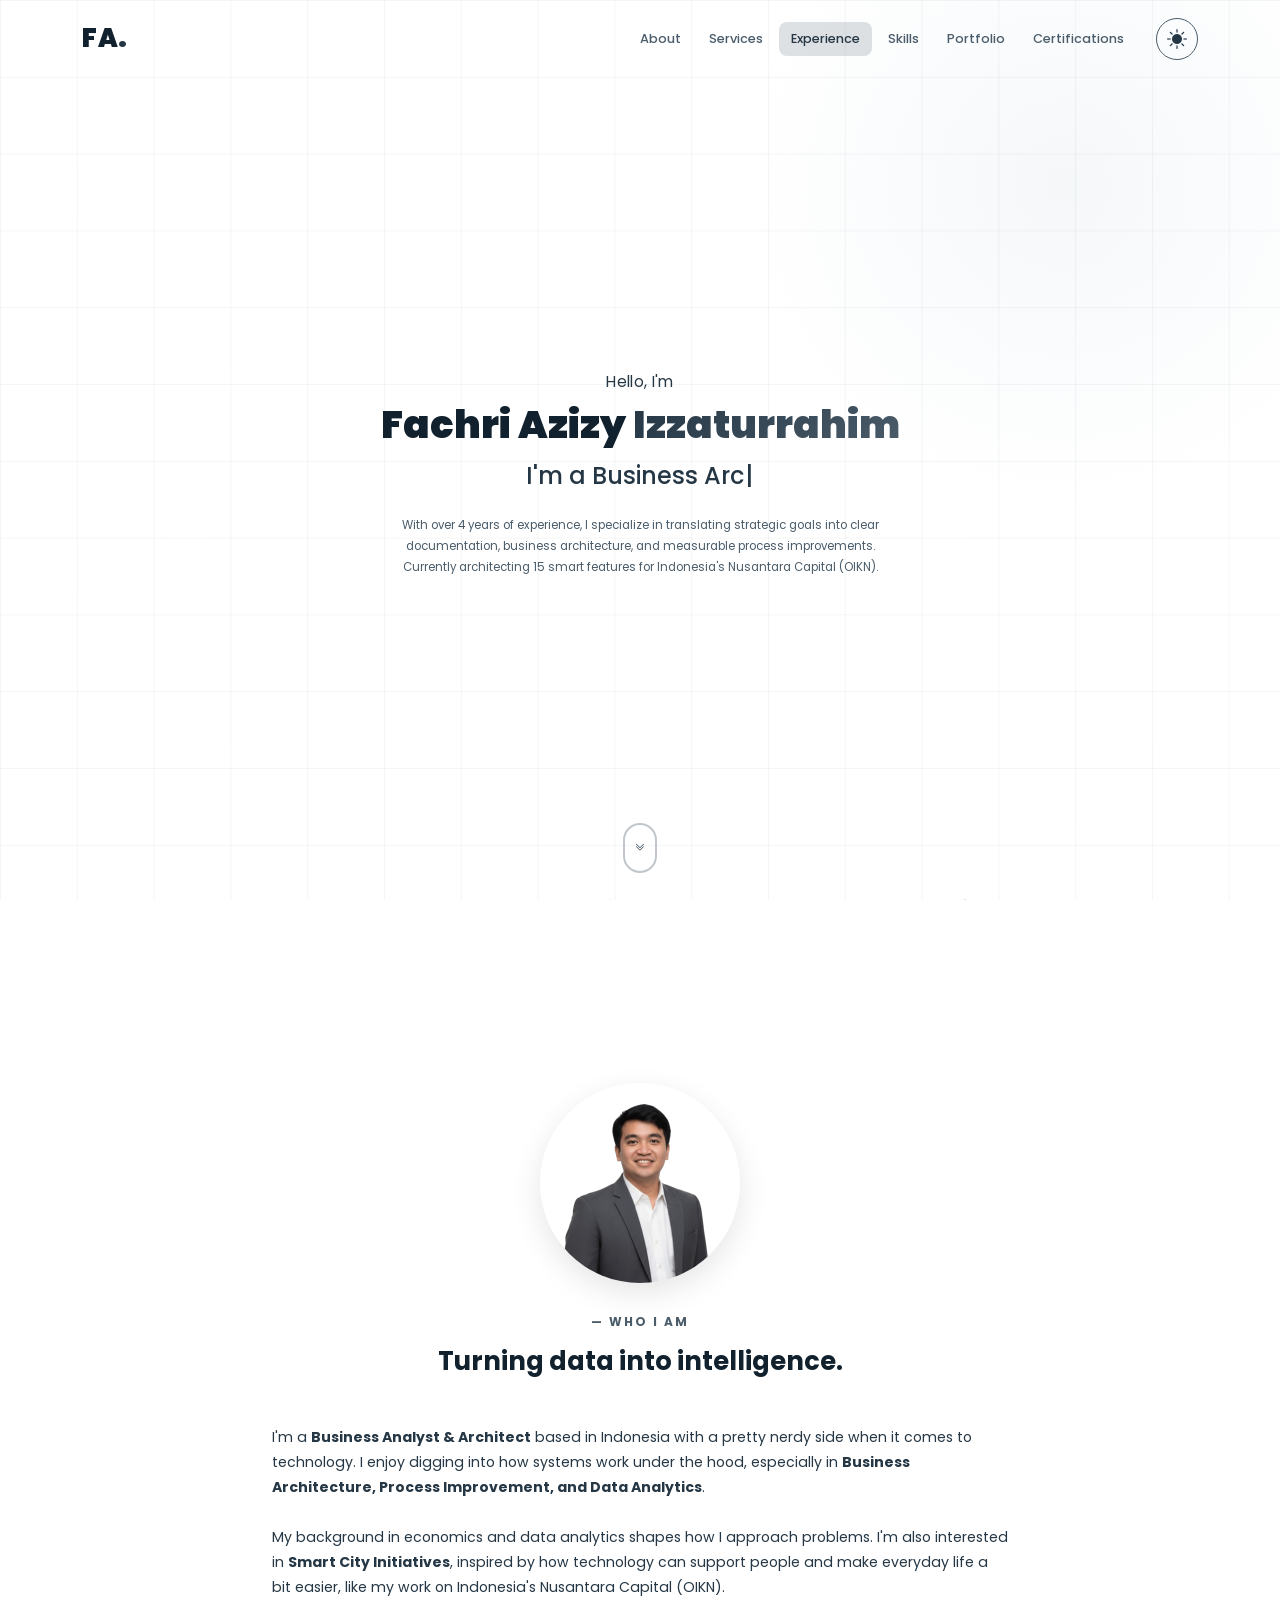
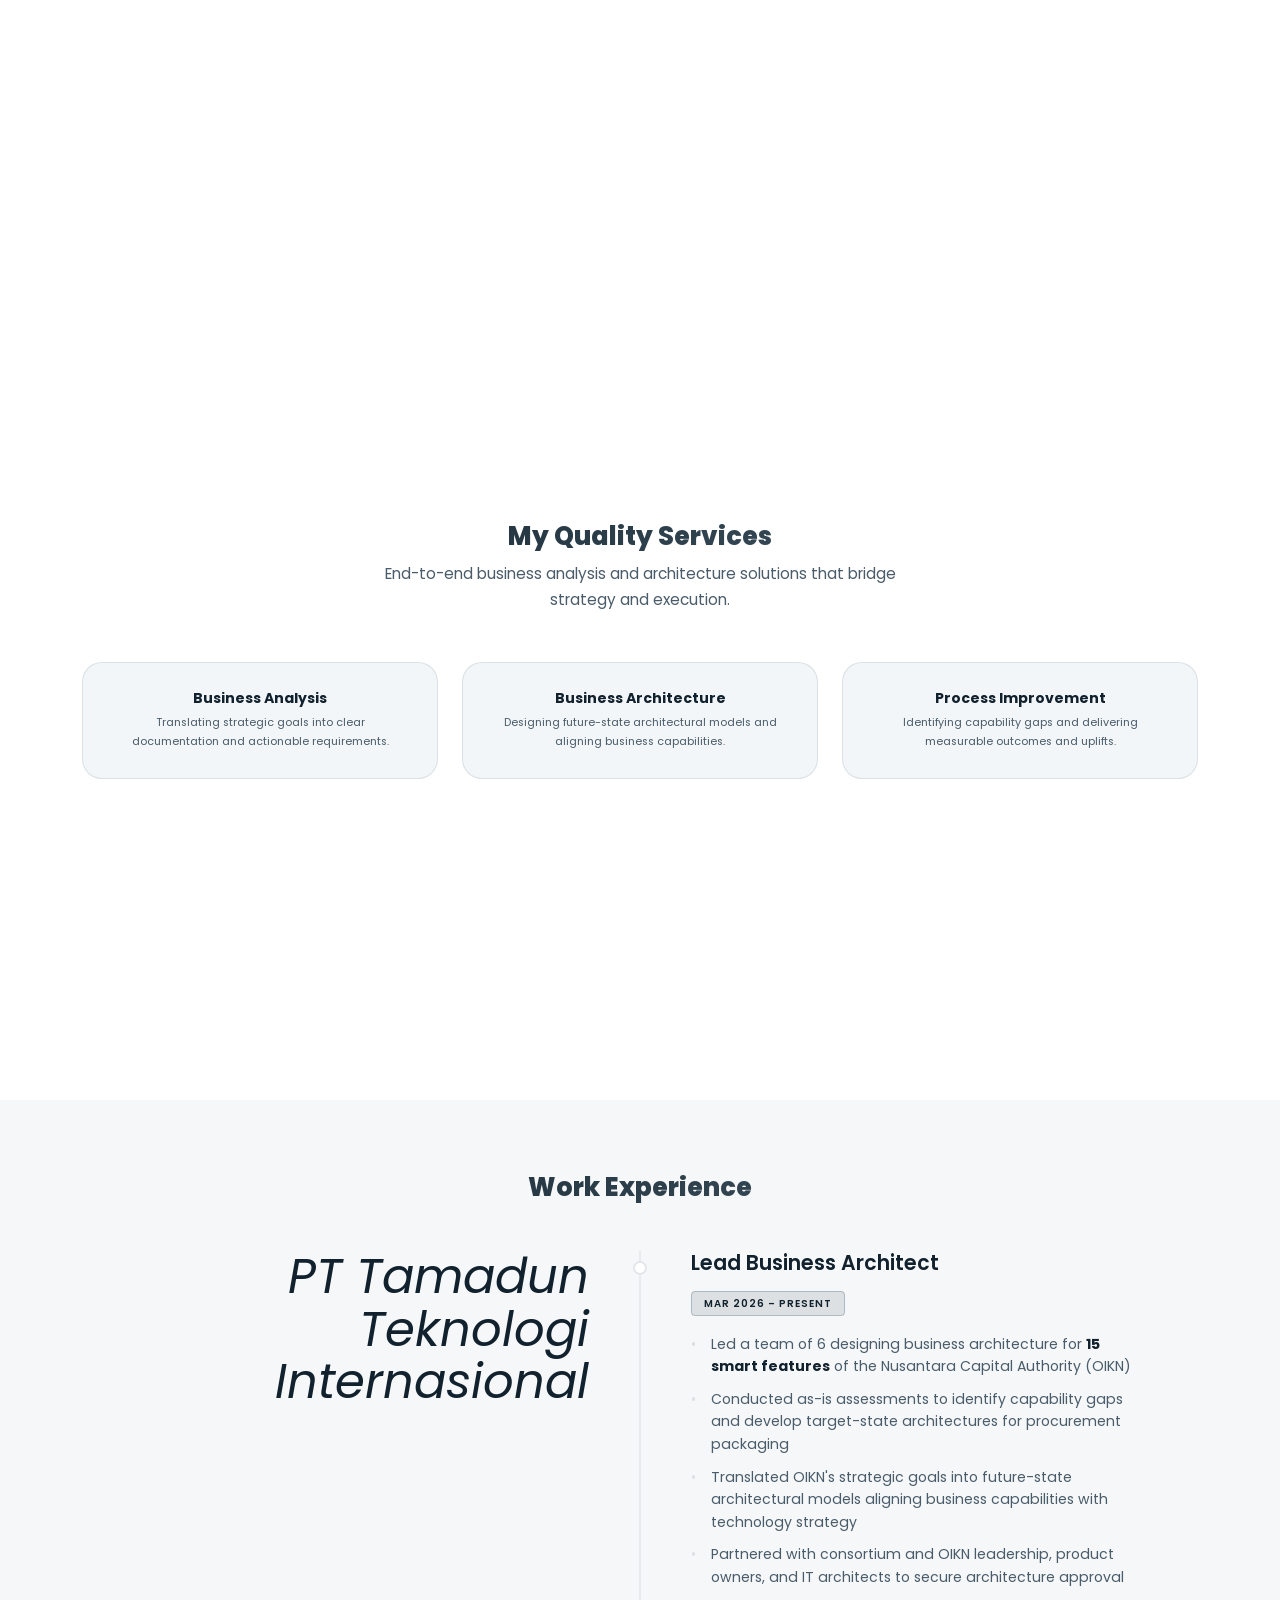
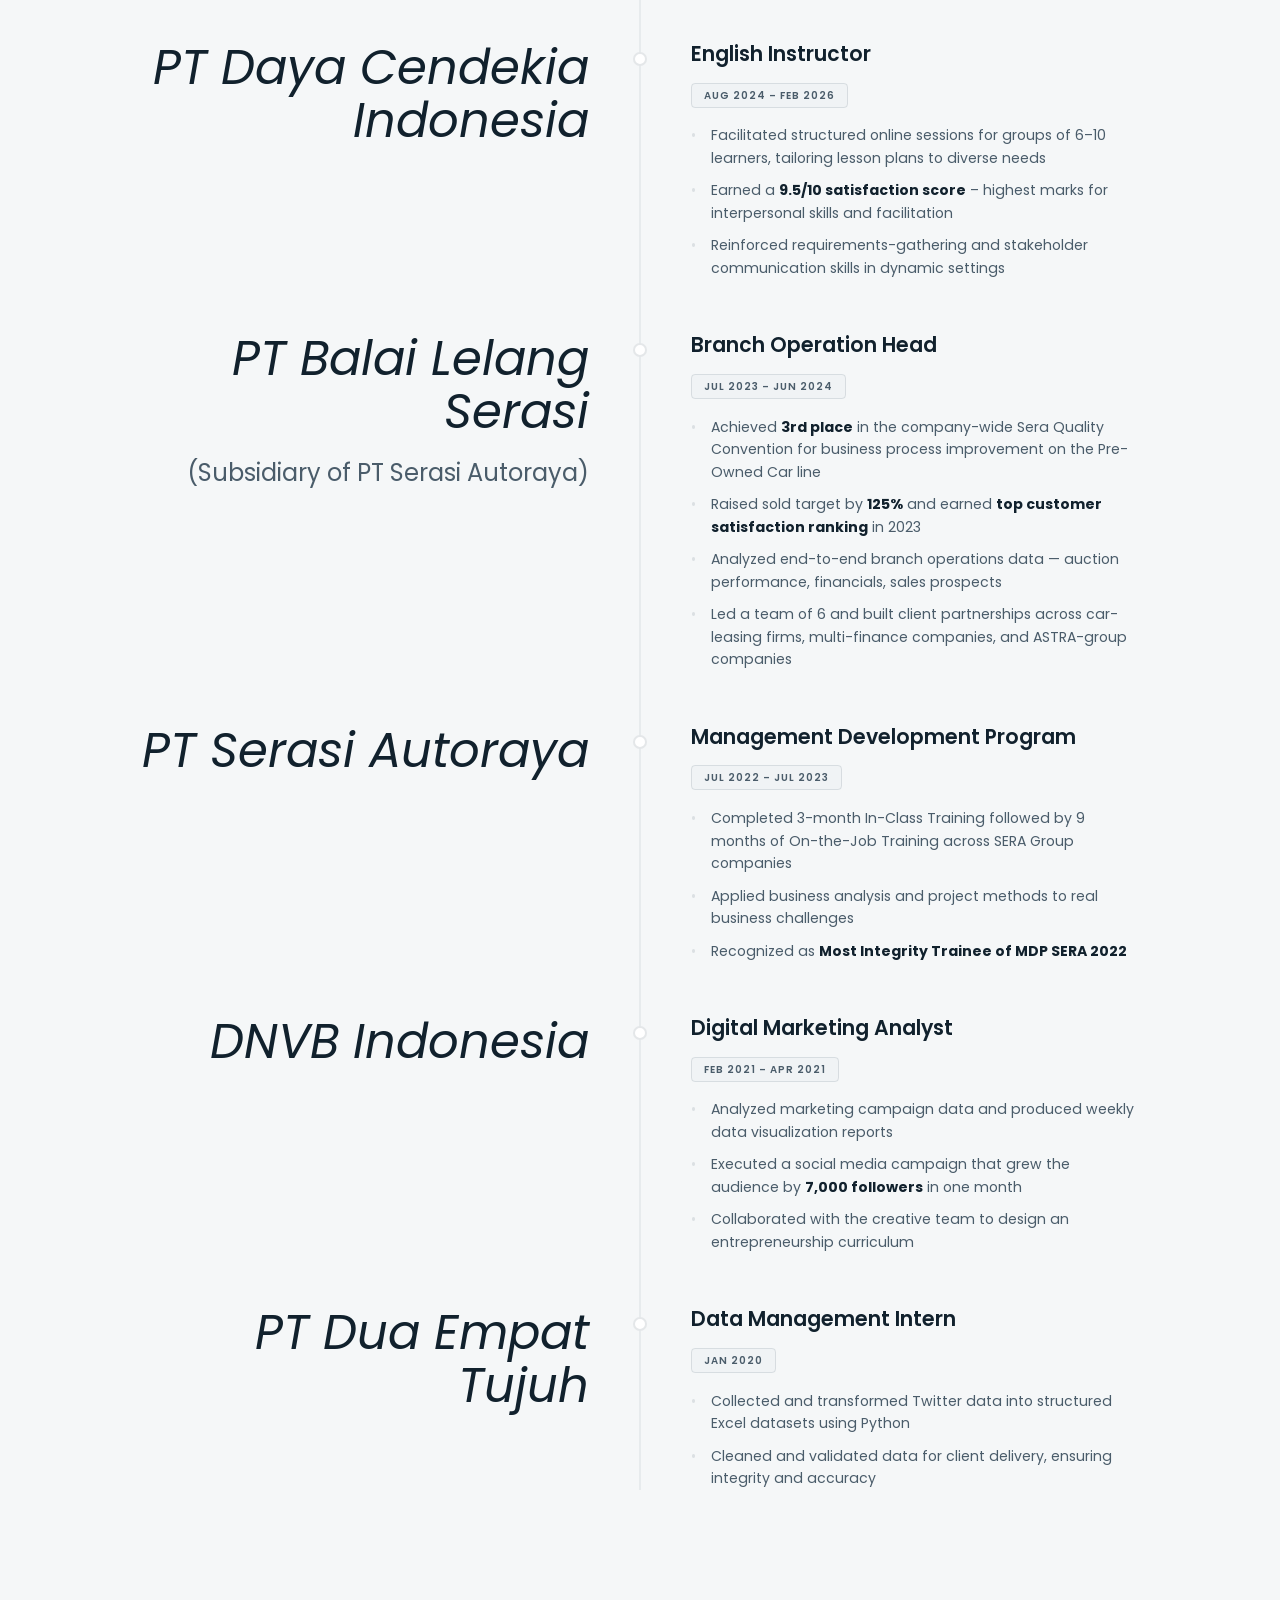
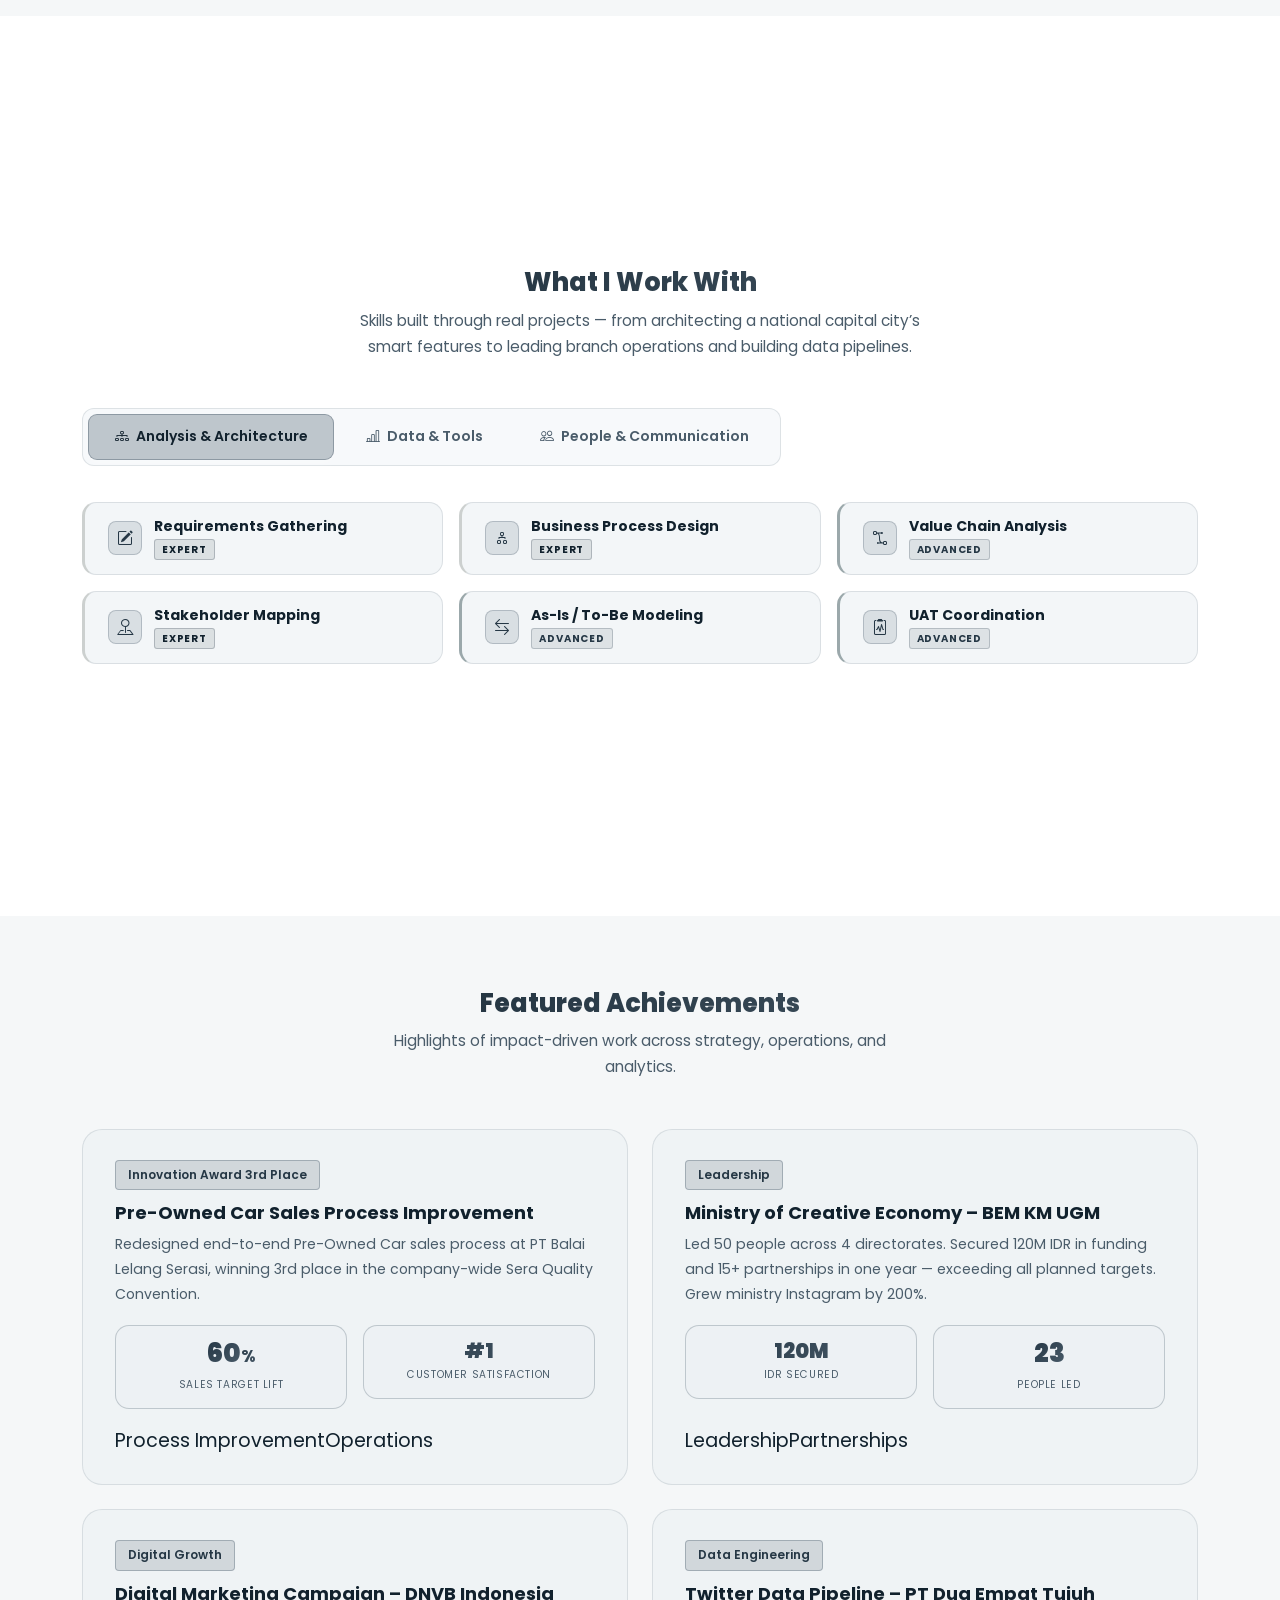
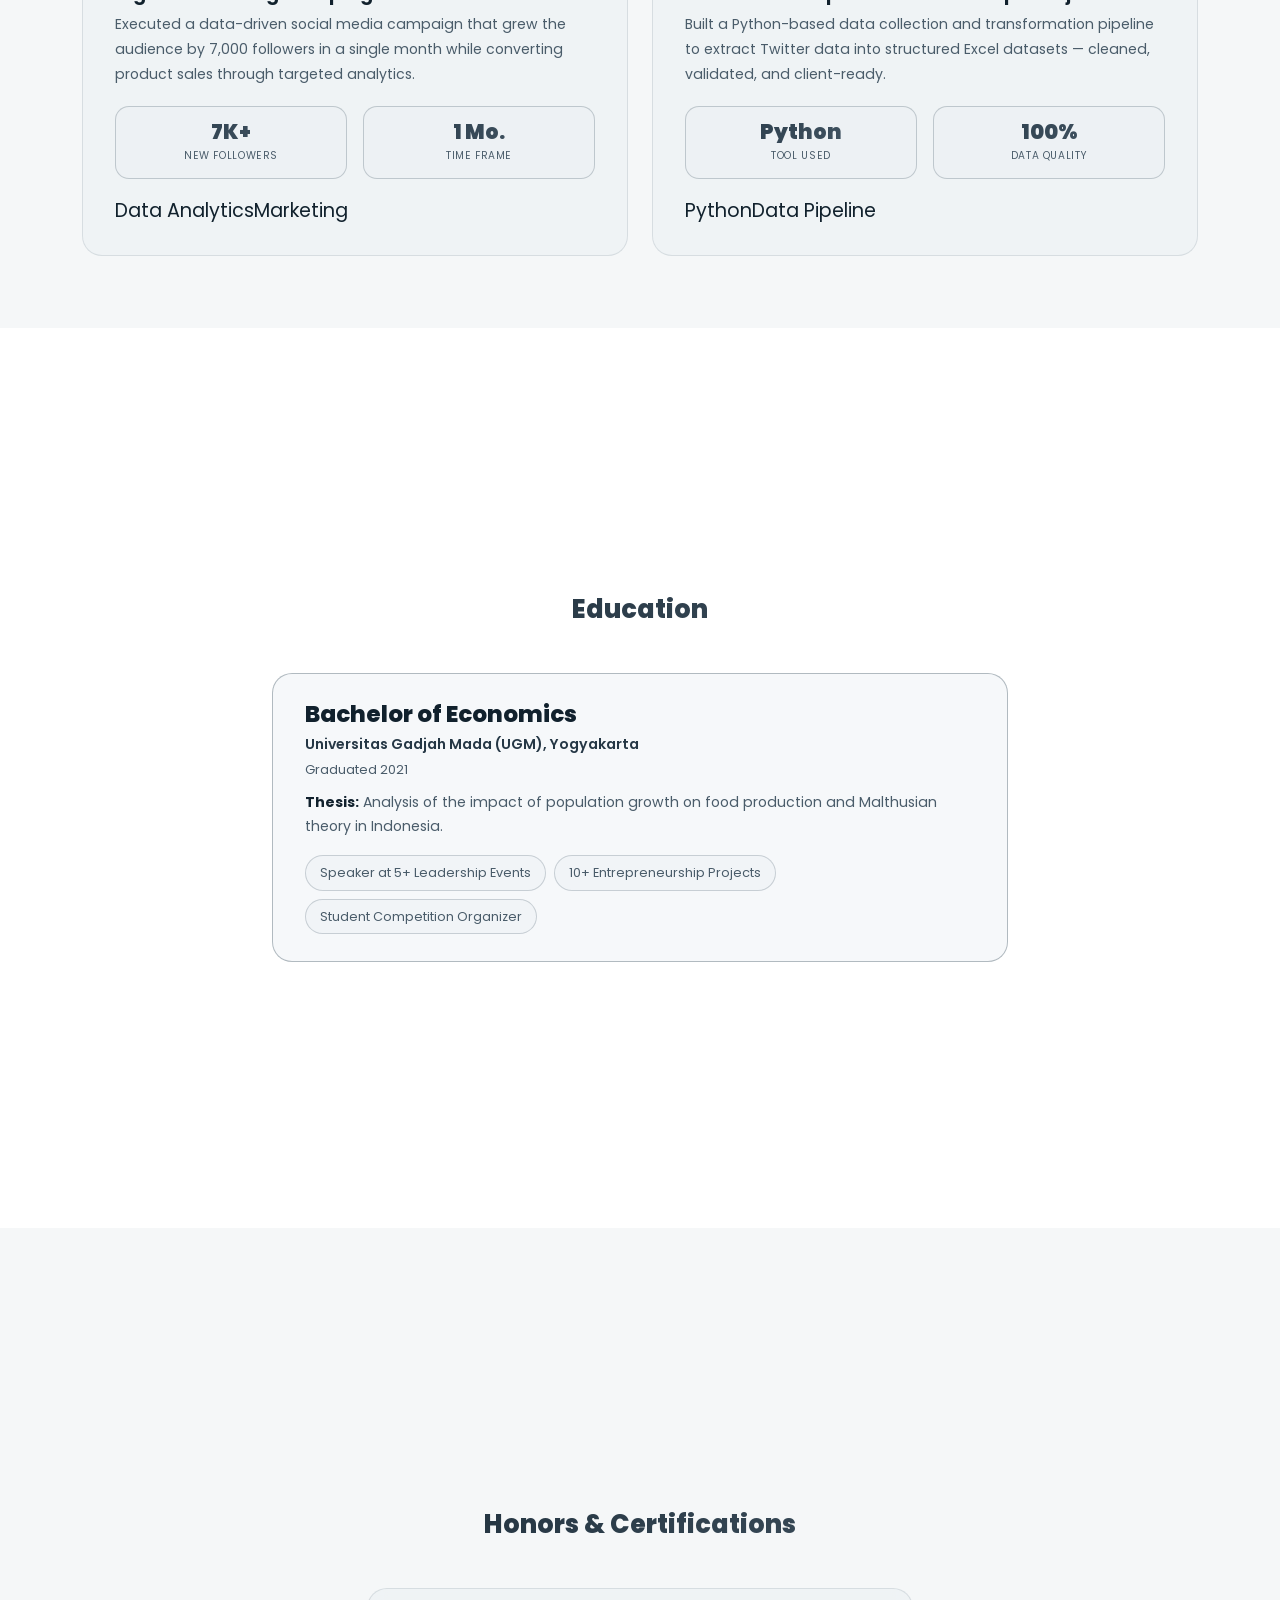
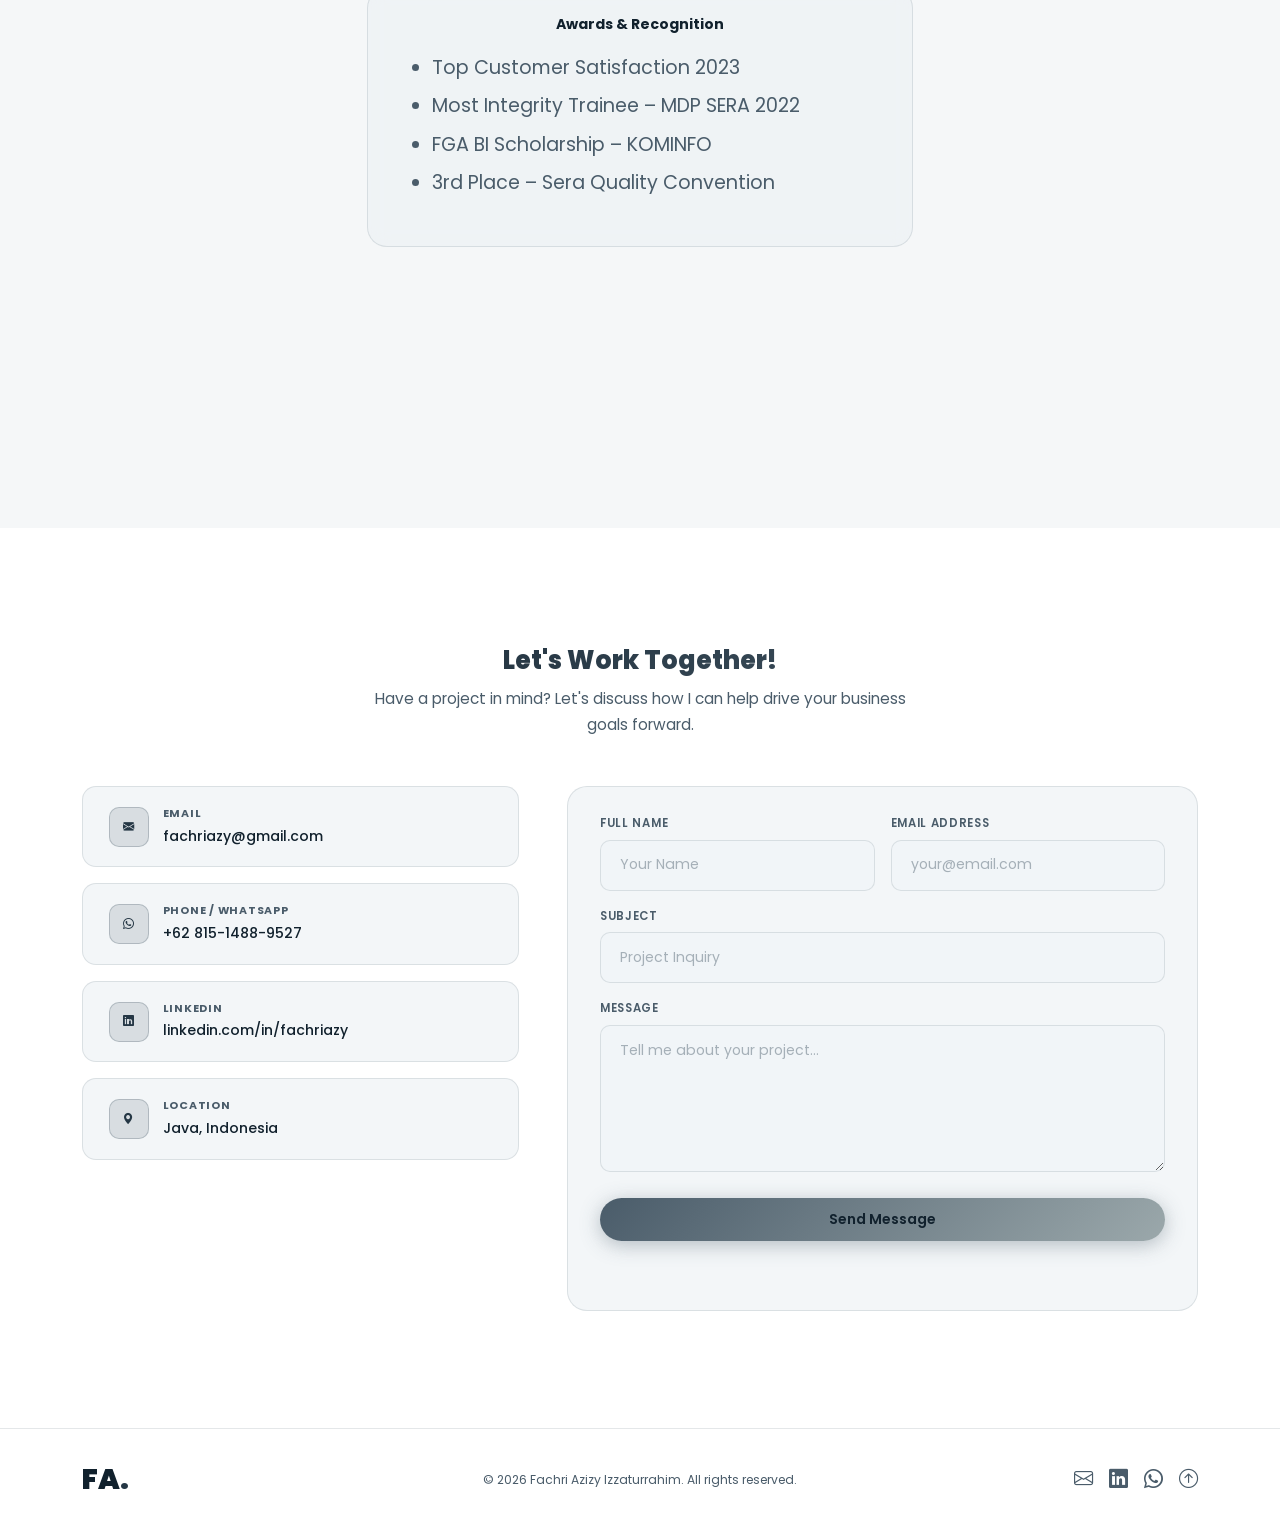
==== commit ea998c44: "feat: add typewriter hero subtitle and refactor timeline component with custom layout styles and scr" ====
--- a/index.html
+++ b/index.html
@@ -74,6 +74,9 @@
              Hello, I'm
           </span>
           <h1 class="hero-name mb-3">Fachri Azizy <span class="hero-name--accent">Izzaturrahim</span></h1>
+          <h2 class="hero-subtitle mb-4" style="font-size: 1.5rem; font-family: var(--f-mono); color: var(--c-accent-l);">
+          <span id="typewriter" data-words='["I&#39;m a Business Architect.", "I love untangling complex processes.", "I&#39;m a bit of a data nerd.", "I build systems with fact not fiction."]'></span><span class="typewriter-cursor">|</span>
+          </h2>
 
           <p class="hero-desc mb-4">
             With over 4 years of experience, I specialize in translating strategic goals into clear documentation, 
@@ -169,125 +172,128 @@
 
         <!-- 1 -->
         <div class="tl-item" data-aos="fade-up">
-          <div class="tl-dot"></div>
-          <div class="tl-content">
+          <div class="tl-left">
+            <h3 class="tl-company">PT Tamadun Teknologi Internasional</h3>
+          </div>
+          <div class="tl-center">
+            <div class="tl-dot"></div>
+          </div>
+          <div class="tl-right">
+            <h3 class="tl-title">Lead Business Architect</h3>
             <div class="tl-meta">
-              <span class="tl-date">Mar 2026 – Present</span>
-              <span class="tl-badge tl-badge--current">Current</span>
-            </div>
-            <h3 class="tl-title">Lead Business Architect</h3>
-            <p class="tl-company">PT Tamadun Teknologi Internasional</p>
+              <span class="tl-badge tl-badge--current">MAR 2026 – PRESENT</span>
+            </div>
             <ul class="tl-bullets">
               <li>Led a team of 6 designing business architecture for <strong>15 smart features</strong> of the Nusantara Capital Authority (OIKN)</li>
               <li>Conducted as-is assessments to identify capability gaps and develop target-state architectures for procurement packaging</li>
               <li>Translated OIKN's strategic goals into future-state architectural models aligning business capabilities with technology strategy</li>
               <li>Partnered with consortium and OIKN leadership, product owners, and IT architects to secure architecture approval</li>
             </ul>
-            <div class="tl-tags">
-              <span>Business Architecture</span><span>Value Chain</span><span>Stakeholder Mapping</span><span>OIKN</span>
-            </div>
           </div>
         </div>
 
         <!-- 2 -->
-        <div class="tl-item tl-item--right" data-aos="fade-left">
-          <div class="tl-dot"></div>
-          <div class="tl-content">
+        <div class="tl-item" data-aos="fade-up">
+          <div class="tl-left">
+            <h3 class="tl-company">PT Daya Cendekia Indonesia</h3>
+          </div>
+          <div class="tl-center">
+            <div class="tl-dot"></div>
+          </div>
+          <div class="tl-right">
+            <h3 class="tl-title">English Instructor</h3>
             <div class="tl-meta">
-              <span class="tl-date">Aug 2024 – Feb 2026</span>
-            </div>
-            <h3 class="tl-title">English Instructor</h3>
-            <p class="tl-company">PT Daya Cendekia Indonesia</p>
+              <span class="tl-badge">AUG 2024 – FEB 2026</span>
+            </div>
             <ul class="tl-bullets">
               <li>Facilitated structured online sessions for groups of 6–10 learners, tailoring lesson plans to diverse needs</li>
               <li>Earned a <strong>9.5/10 satisfaction score</strong> – highest marks for interpersonal skills and facilitation</li>
               <li>Reinforced requirements-gathering and stakeholder communication skills in dynamic settings</li>
             </ul>
-            <div class="tl-tags">
-              <span>Communication</span><span>Facilitation</span><span>Stakeholder Engagement</span>
-            </div>
           </div>
         </div>
 
         <!-- 3 -->
         <div class="tl-item" data-aos="fade-up">
-          <div class="tl-dot"></div>
-          <div class="tl-content">
+          <div class="tl-left">
+            <h3 class="tl-company">PT Balai Lelang Serasi<br><span style="font-size: 0.5em; font-style: normal; font-family: var(--f-sans); color: var(--c-muted);">(Subsidiary of PT Serasi Autoraya)</span></h3>
+          </div>
+          <div class="tl-center">
+            <div class="tl-dot"></div>
+          </div>
+          <div class="tl-right">
+            <h3 class="tl-title">Branch Operation Head</h3>
             <div class="tl-meta">
-              <span class="tl-date">Jul 2023 – Jun 2024</span>
-              <span class="tl-badge tl-badge--award">Innovation Award</span>
-            </div>
-            <h3 class="tl-title">Branch Operation Head</h3>
-            <p class="tl-company">PT Balai Lelang Serasi (Subsidiary of PT Serasi Autoraya)</p>
+              <span class="tl-badge tl-badge--award">JUL 2023 – JUN 2024</span>
+            </div>
             <ul class="tl-bullets">
               <li>Achieved <strong>3rd place</strong> in the company-wide Sera Quality Convention for business process improvement on the Pre-Owned Car line</li>
               <li>Raised sold target by <strong>125%</strong> and earned <strong>top customer satisfaction ranking</strong> in 2023</li>
               <li>Analyzed end-to-end branch operations data — auction performance, financials, sales prospects</li>
               <li>Led a team of 6 and built client partnerships across car-leasing firms, multi-finance companies, and ASTRA-group companies</li>
             </ul>
-            <div class="tl-tags">
-              <span>Operations</span><span>Process Improvement</span><span>Data Analysis</span><span>Team Leadership</span>
-            </div>
           </div>
         </div>
 
         <!-- 4 -->
-        <div class="tl-item tl-item--right" data-aos="fade-left">
-          <div class="tl-dot"></div>
-          <div class="tl-content">
+        <div class="tl-item" data-aos="fade-up">
+          <div class="tl-left">
+            <h3 class="tl-company">PT Serasi Autoraya</h3>
+          </div>
+          <div class="tl-center">
+            <div class="tl-dot"></div>
+          </div>
+          <div class="tl-right">
+            <h3 class="tl-title">Management Development Program</h3>
             <div class="tl-meta">
-              <span class="tl-date">Jul 2022 – Jul 2023</span>
-              <span class="tl-badge tl-badge--honor">Most Integrity Trainee</span>
-            </div>
-            <h3 class="tl-title">Management Development Program</h3>
-            <p class="tl-company">PT Serasi Autoraya</p>
+              <span class="tl-badge tl-badge--honor">JUL 2022 – JUL 2023</span>
+            </div>
             <ul class="tl-bullets">
               <li>Completed 3-month In-Class Training followed by 9 months of On-the-Job Training across SERA Group companies</li>
               <li>Applied business analysis and project methods to real business challenges</li>
               <li>Recognized as <strong>Most Integrity Trainee of MDP SERA 2022</strong></li>
             </ul>
-            <div class="tl-tags">
-              <span>Business Analysis</span><span>Project Methods</span><span>Training</span>
-            </div>
           </div>
         </div>
 
         <!-- 5 -->
         <div class="tl-item" data-aos="fade-up">
-          <div class="tl-dot"></div>
-          <div class="tl-content">
+          <div class="tl-left">
+            <h3 class="tl-company">DNVB Indonesia</h3>
+          </div>
+          <div class="tl-center">
+            <div class="tl-dot"></div>
+          </div>
+          <div class="tl-right">
+            <h3 class="tl-title">Digital Marketing Analyst</h3>
             <div class="tl-meta">
-              <span class="tl-date">Feb 2021 – Apr 2021</span>
-            </div>
-            <h3 class="tl-title">Digital Marketing Analyst</h3>
-            <p class="tl-company">DNVB Indonesia</p>
+              <span class="tl-badge">FEB 2021 – APR 2021</span>
+            </div>
             <ul class="tl-bullets">
               <li>Analyzed marketing campaign data and produced weekly data visualization reports</li>
               <li>Executed a social media campaign that grew the audience by <strong>7,000 followers</strong> in one month</li>
               <li>Collaborated with the creative team to design an entrepreneurship curriculum</li>
             </ul>
-            <div class="tl-tags">
-              <span>Data Visualization</span><span>Campaign Analysis</span><span>Growth Marketing</span>
-            </div>
           </div>
         </div>
 
         <!-- 6 -->
-        <div class="tl-item tl-item--right" data-aos="fade-left">
-          <div class="tl-dot"></div>
-          <div class="tl-content">
+        <div class="tl-item" data-aos="fade-up">
+          <div class="tl-left">
+            <h3 class="tl-company">PT Dua Empat Tujuh</h3>
+          </div>
+          <div class="tl-center">
+            <div class="tl-dot"></div>
+          </div>
+          <div class="tl-right">
+            <h3 class="tl-title">Data Management Intern</h3>
             <div class="tl-meta">
-              <span class="tl-date">Jan 2020</span>
-            </div>
-            <h3 class="tl-title">Data Management Intern</h3>
-            <p class="tl-company">PT Dua Empat Tujuh</p>
+              <span class="tl-badge">JAN 2020</span>
+            </div>
             <ul class="tl-bullets">
               <li>Collected and transformed Twitter data into structured Excel datasets using Python</li>
               <li>Cleaned and validated data for client delivery, ensuring integrity and accuracy</li>
             </ul>
-            <div class="tl-tags">
-              <span>Python</span><span>Data Cleaning</span><span>Excel</span>
-            </div>
           </div>
         </div>
 
--- a/static/css/style.css
+++ b/static/css/style.css
@@ -150,19 +150,11 @@
   background: rgba(var(--rgb-accent), 0.18);
 }
 @media (max-width: 991.98px) {
-  #mainNav.scrolled {
+  #navContent {
+    position: absolute;
+    top: 100%;
+    left: 0;
     width: 100%;
-    max-width: 100%;
-    border-radius: 0;
-    margin-top: 0;
-    padding: 1.5vh 4vw;
-    background: transparent !important;
-    backdrop-filter: none;
-    -webkit-backdrop-filter: none;
-    box-shadow: none;
-    border: none;
-  }
-  #navContent {
     background: var(--c-bg2);
     border-radius: var(--r-lg);
     padding: 2vh 4vw;
@@ -340,6 +332,17 @@
   position: relative;
   z-index: 2;
   background: linear-gradient(180deg, rgba(var(--rgb-surface),0.35), transparent);
+}
+
+/* Typewriter Cursor */
+.typewriter-cursor {
+  display: inline-block;
+  width: 10px;
+  animation: blink 1s step-end infinite;
+}
+@keyframes blink {
+  0%, 100% { opacity: 1; }
+  50% { opacity: 0; }
 }
 
 .ring-1 { width: calc(100% - 20px); height: calc(100% - 20px); }
@@ -485,91 +488,118 @@
 ══════════════════════════════════ */
 .timeline {
   position: relative;
-  padding-left: 4vw;
+  max-width: 1000px;
+  margin: 0 auto;
 }
 .timeline::before {
   content: '';
   position: absolute;
-  left: 0; top: 0; bottom: 0;
-  width: 2px;
-  background: linear-gradient(to bottom, var(--c-accent), rgba(var(--rgb-surface),0.1));
-}
-.tl-item { position: relative; margin-bottom: 4vh; }
+  left: 50%;
+  transform: translateX(-50%);
+  top: 0; bottom: 0;
+  width: 1px;
+  background: var(--c-border);
+}
+.timeline-progress {
+  position: absolute;
+  left: 50%;
+  transform: translateX(-50%);
+  top: 0;
+  width: 1px;
+  background: var(--c-accent);
+  height: 0px; /* controlled by JS */
+  z-index: 1;
+}
+.tl-item {
+  display: grid;
+  grid-template-columns: 1fr 0px 1fr;
+  align-items: start;
+  margin-bottom: 6vh;
+  position: relative;
+}
+.tl-left {
+  text-align: right;
+  padding-right: 4vw;
+}
+.tl-center {
+  position: relative;
+  z-index: 2;
+}
 .tl-dot {
+  width: 14px;
+  height: 14px;
+  background: var(--c-bg);
+  border-radius: 50%;
+  border: 2px solid var(--c-border);
   position: absolute;
-  left: calc(-1 * 4vw - 6px);
-  top: 6px;
-  width: 13px;
-  height: 13px;
+  left: -7px;
+  top: 10px;
+  transition: all 0.4s var(--ease);
+}
+.tl-dot.active {
   background: var(--c-accent);
-  border-radius: 50%;
-  border: 3px solid var(--c-bg);
-  box-shadow: 0 0 14px rgba(var(--rgb-accent),0.65);
-}
-.tl-content {
-  background: var(--c-surface);
+  border-color: var(--c-accent-l);
+  box-shadow: 0 0 12px rgba(var(--rgb-accent), 0.6);
+}
+.tl-right {
+  padding-left: 4vw;
+}
+.tl-company {
+  font-family: var(--f-display);
+  font-style: italic;
+  font-size: clamp(28px, 4vw, 48px);
+  font-weight: 400;
+  color: var(--c-text);
+  line-height: 1.1;
+  margin: 0;
+}
+.tl-title {
+  font-size: clamp(20px, 1.6vw, 28px);
+  font-weight: 600;
+  color: var(--c-text);
+  margin-bottom: 10px;
+}
+.tl-meta {
+  margin-bottom: 15px;
+}
+.tl-badge {
+  font-size: clamp(10px, 0.6vw, 12px);
+  font-weight: 600;
+  letter-spacing: 0.1em;
+  padding: 4px 12px;
+  border-radius: 4px;
+  background: rgba(var(--rgb-surface), 0.5);
+  color: var(--c-muted);
   border: 1px solid var(--c-border);
-  border-radius: var(--r-lg);
-  padding: 2.5vh 2.5vw;
-  transition: border-color var(--ease), box-shadow var(--ease);
-}
-.tl-content:hover {
-  border-color: rgba(var(--rgb-accent),0.5);
-  box-shadow: var(--glow);
-}
-.tl-meta {
-  display: flex;
-  align-items: center;
+  text-transform: uppercase;
+}
+.tl-badge--current {
+  background: rgba(var(--rgb-accent), 0.15);
+  color: var(--c-text);
+  border-color: rgba(var(--rgb-accent), 0.3);
+}
+.tl-bullets {
+  list-style: none;
+  padding: 0;
+  margin: 0;
+  display: flex;
+  flex-direction: column;
   gap: 10px;
-  margin-bottom: 6px;
-  flex-wrap: wrap;
-}
-.tl-date {
-  font-size: 1vw;
-  color: var(--c-accent-l);
-  font-weight: 600;
-  letter-spacing: 0.03em;
-}
-.tl-badge {
-  font-size: 0.56vw;
-  font-weight: 600;
-  padding: 2px 10px;
-  border-radius: 4px;
-}
-.tl-badge--current  { background: rgba(var(--rgb-accent),0.22);  color: var(--c-accent-l); border: 1px solid rgba(var(--rgb-accent),0.4); }
-.tl-badge--award    { background: rgba(var(--rgb-accent-l),0.12); color: var(--c-text); border: 1px solid rgba(var(--rgb-accent-l),0.28); }
-.tl-badge--honor    { background: rgba(var(--rgb-surface),0.5);    color: var(--c-accent-l); border: 1px solid rgba(var(--rgb-accent),0.32); }
-.tl-title {
-  font-family: var(--f-display);
-  font-size: 1.4vw;
-  font-weight: 700;
-  color: var(--c-white);
-  margin-bottom: 3px;
-}
-.tl-company {
-  font-size: 1vw;
-  color: var(--c-accent-l);
-  font-weight: 500;
-  margin-bottom: 10px;
-}
-.tl-bullets { list-style: none; padding: 0; margin: 0 0 12px; display: flex; flex-direction: column; gap: 6px; }
+}
 .tl-bullets li {
-  font-size: 1.1vw;
-  color: var(--c-muted);
-  padding-left: 14px;
-  position: relative;
-}
-.tl-bullets li::before { content: '–'; position: absolute; left: 0; color: var(--c-accent-l); }
+  font-size: clamp(14px, 1.1vw, 16px);
+  color: var(--c-muted);
+  padding-left: 20px;
+  position: relative;
+  line-height: 1.6;
+}
+.tl-bullets li::before {
+  content: '•';
+  position: absolute;
+  left: 0;
+  color: var(--c-border);
+}
 .tl-bullets li strong { color: var(--c-text); }
-.tl-tags { display: flex; flex-wrap: wrap; gap: 6px; }
-.tl-tags span {
-  padding: 3px 10px;
-  background: rgba(var(--rgb-surface),0.5);
-  border: 1px solid rgba(var(--rgb-accent),0.28);
-  border-radius: 4px;
-  font-size: 0.9vw;
-  color: var(--c-accent-l);
-}
 
 /* ══════════════════════════════════
    SKILLS — Tabbed Card System
@@ -596,12 +626,12 @@
   background: transparent;
   color: var(--c-muted);
   font-family: var(--f-display);
-  font-size: 1vw;
+  font-size: clamp(14px, 1vw, 18px);
   font-weight: 600;
   cursor: pointer;
   transition: var(--ease);
 }
-.sk-tab i { font-size: 0.76vw; }
+.sk-tab i { font-size: clamp(14px, 0.76vw, 18px); }
 .sk-tab:hover { color: var(--c-text); background: rgba(var(--rgb-accent),0.18); }
 .sk-tab.active {
   background: rgba(var(--rgb-accent),0.32);
@@ -654,7 +684,7 @@
   display: flex;
   align-items: center;
   justify-content: center;
-  font-size: 0.76vw;
+  font-size: clamp(16px, 0.76vw, 22px);
   color: var(--c-accent-l);
   transition: var(--ease);
 }
@@ -667,7 +697,7 @@
 }
 .sk-name {
   font-family: var(--f-display);
-  font-size: 1.1vw;
+  font-size: clamp(14px, 1.1vw, 18px);
   font-weight: 700;
   color: var(--c-text);
   line-height: 1.3;
@@ -677,7 +707,7 @@
 }
 .sk-level {
   display: inline-block;
-  font-size: 0.5vw;
+  font-size: clamp(10px, 0.5vw, 12px);
   font-weight: 700;
   text-transform: uppercase;
   letter-spacing: 0.08em;
@@ -727,7 +757,7 @@
   background: rgba(var(--rgb-accent),0.18);
   border: 1px solid rgba(var(--rgb-accent),0.35);
   border-radius: 4px;
-  font-size: 0.9vw;
+  font-size: clamp(12px, 0.9vw, 14px);
   color: var(--c-accent-l);
   font-weight: 600;
   margin-bottom: 12px;
@@ -735,7 +765,7 @@
 }
 .pf-title {
   font-family: var(--f-display);
-  font-size: 1.4vw;
+  font-size: clamp(18px, 1.4vw, 26px);
   font-weight: 700;
   color: var(--c-white);
   margin-bottom: 8px;
@@ -743,7 +773,7 @@
 }
 .pf-text {
   color: var(--c-muted);
-  font-size: 1.1vw;
+  font-size: clamp(14px, 1.1vw, 18px);
   line-height: 1.78;
   margin-bottom: 18px;
   position: relative;
@@ -803,14 +833,14 @@
 
 .edu-title {
   font-family: var(--f-display);
-  font-size: 1.8vw;
+  font-size: clamp(20px, 1.8vw, 32px);
   font-weight: 800;
   color: var(--c-white);
   margin-bottom: 5px;
 }
-.edu-school { color: var(--c-accent-l); font-weight: 600; font-size: 1.1vw; margin-bottom: 2px; }
-.edu-year   { color: var(--c-muted); font-size: 1vw; margin-bottom: 10px; }
-.edu-thesis { color: var(--c-muted); font-size: 1.1vw; line-height: 1.7; }
+.edu-school { color: var(--c-accent-l); font-weight: 600; font-size: clamp(14px, 1.1vw, 18px); margin-bottom: 2px; }
+.edu-year   { color: var(--c-muted); font-size: clamp(12px, 1vw, 16px); margin-bottom: 10px; }
+.edu-thesis { color: var(--c-muted); font-size: clamp(14px, 1.1vw, 18px); line-height: 1.7; }
 .edu-thesis strong { color: var(--c-text); }
 .soft-pill {
   display: inline-flex;
@@ -819,7 +849,7 @@
   background: rgba(var(--rgb-surface),0.45);
   border: 1px solid rgba(var(--rgb-accent),0.25);
   border-radius: 50px;
-  font-size: 1vw;
+  font-size: clamp(12px, 1vw, 16px);
   color: var(--c-muted);
   transition: var(--ease);
 }
@@ -854,14 +884,14 @@
 
 .cert-title {
   font-family: var(--f-display);
-  font-size: 1.1vw;
+  font-size: clamp(16px, 1.1vw, 20px);
   font-weight: 700;
   color: var(--c-white);
   margin-bottom: 2px;
 }
-.cert-issuer { font-size: 0.95vw; color: var(--c-muted); margin-bottom: 4px; }
+.cert-issuer { font-size: clamp(12px, 0.95vw, 15px); color: var(--c-muted); margin-bottom: 4px; }
 .cert-note {
-  font-size: 0.9vw;
+  font-size: clamp(11px, 0.9vw, 14px);
   color: var(--c-accent-l);
   font-style: italic;
   margin-bottom: 4px;
@@ -872,7 +902,7 @@
   padding: 1px 8px;
   background: rgba(var(--rgb-surface),0.6);
   border-radius: 3px;
-  font-size: 0.85vw;
+  font-size: clamp(10px, 0.85vw, 13px);
   color: var(--c-accent-l);
   font-weight: 600;
 }
@@ -1039,15 +1069,42 @@
   
   
 
-  /* Skills tabs — stack on mobile */
+  /* Skills tabs - stack on mobile */
   .sk-tabs { width: 100%; border-radius: 10px; }
-  .sk-tab  { flex: 1; justify-content: center; font-size: 0.61vw; padding: 8px 10px; }
+  .sk-tab  { flex: 1; justify-content: center; padding: 8px 10px; font-size: 14px; }
   .sk-tab span { display: none; }
-  .sk-tab i { font-size: 0.88vw; }
+  .sk-tab i { font-size: 16px; }
 
   /* Timeline */
-  .timeline { padding-left: 5vw; }
-  .tl-dot   { left: calc(-1 * 5vw - 5px); width: 11px; height: 11px; }
+  .timeline::before {
+    left: 7px;
+    transform: none;
+  }
+  .timeline-progress {
+    left: 7px;
+    transform: none;
+  }
+  .tl-item {
+    grid-template-columns: 1fr;
+    padding-left: 25px;
+    margin-bottom: 4vh;
+  }
+  .tl-left {
+    text-align: left;
+    padding-right: 0;
+    margin-bottom: 5px;
+  }
+  .tl-right {
+    padding-left: 0;
+  }
+  .tl-center {
+    position: absolute;
+    left: 7px;
+    top: 0;
+  }
+  .tl-dot {
+    top: 14px; /* visually align with the large serif title on mobile */
+  }
 
   /* Education card */
   
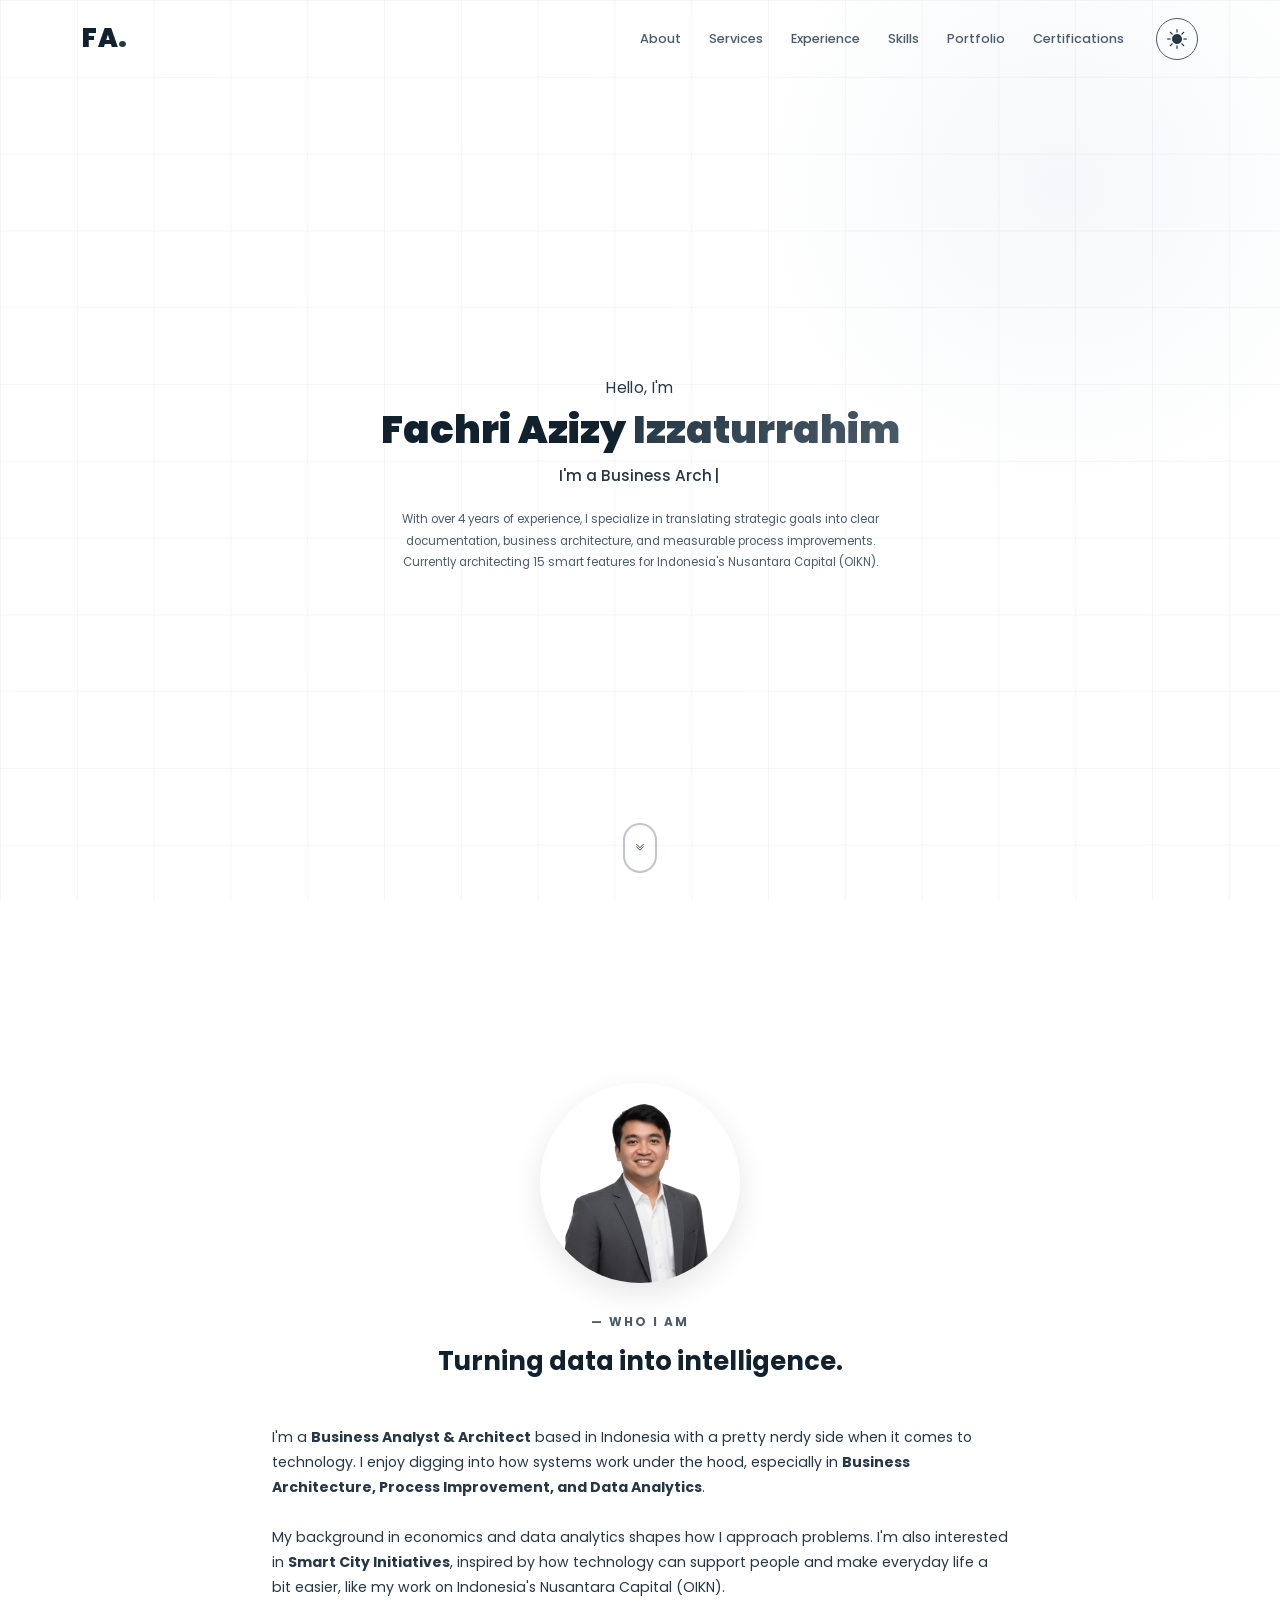
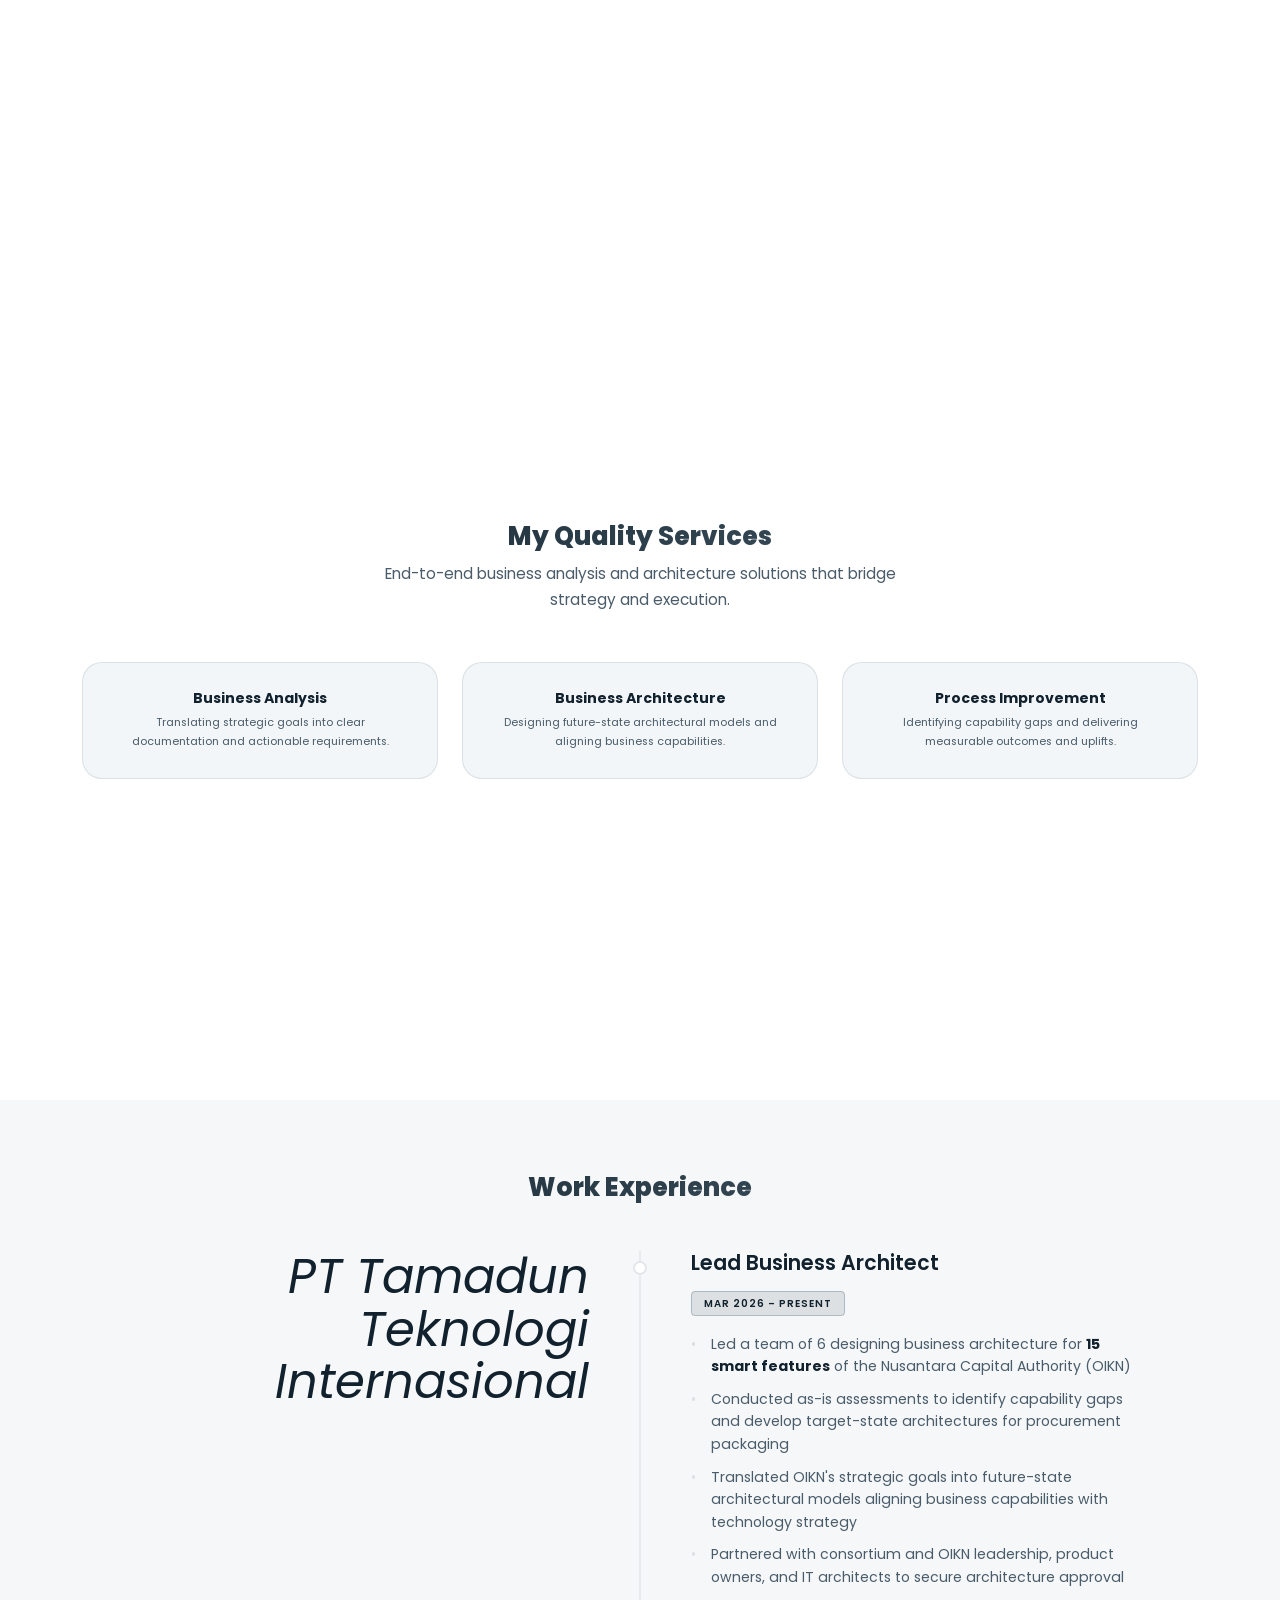
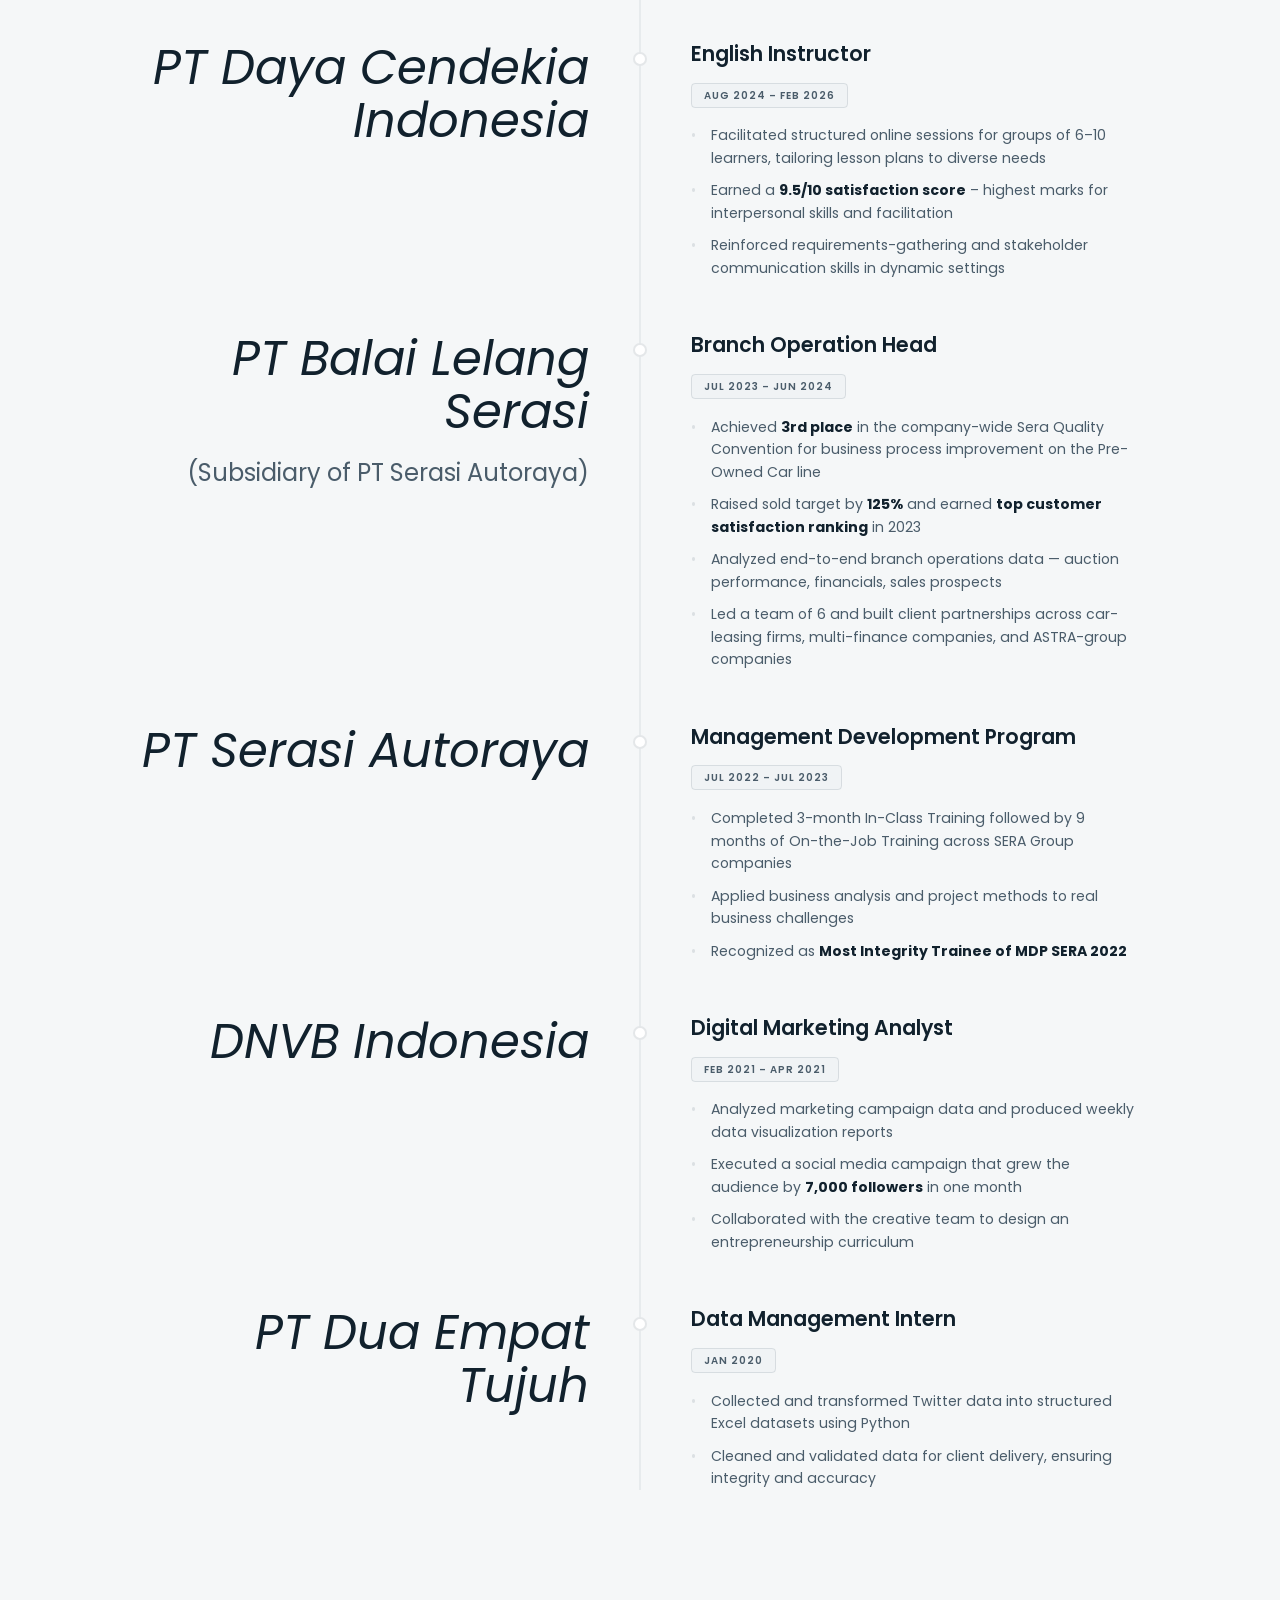
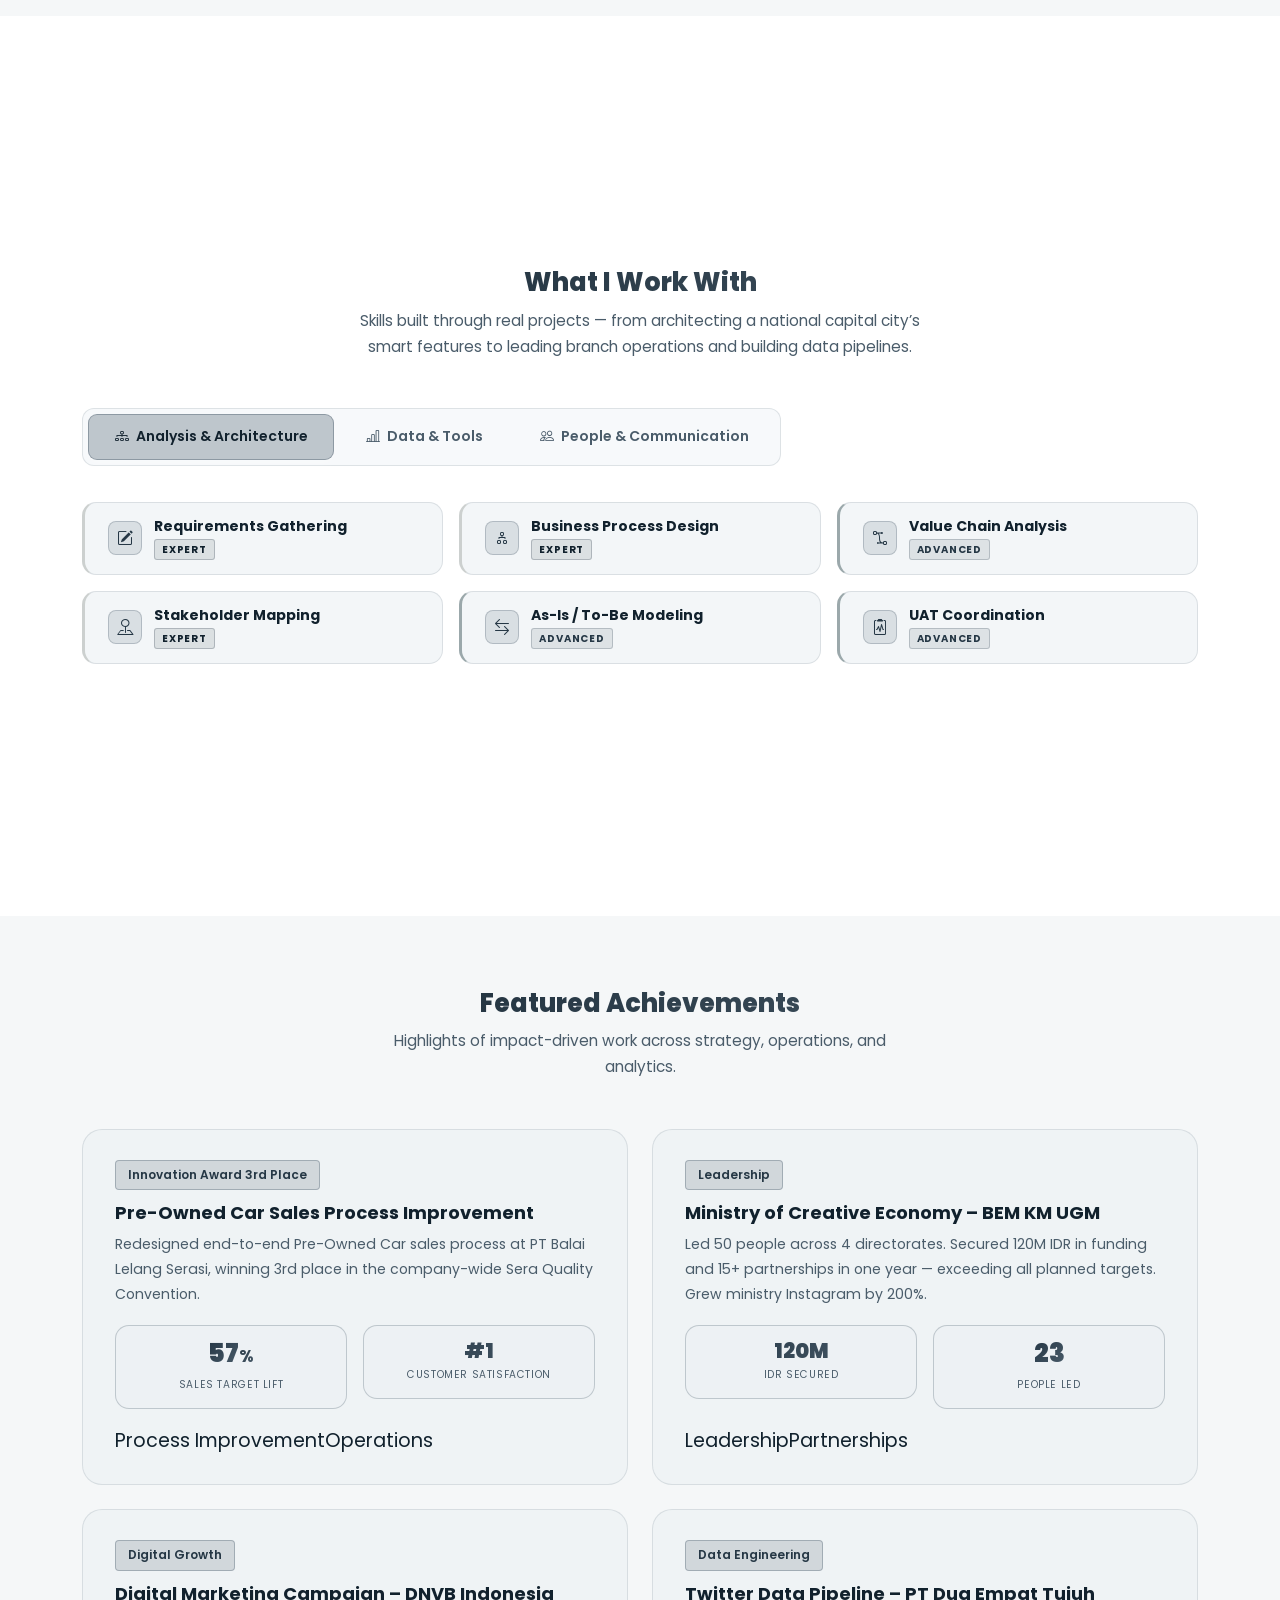
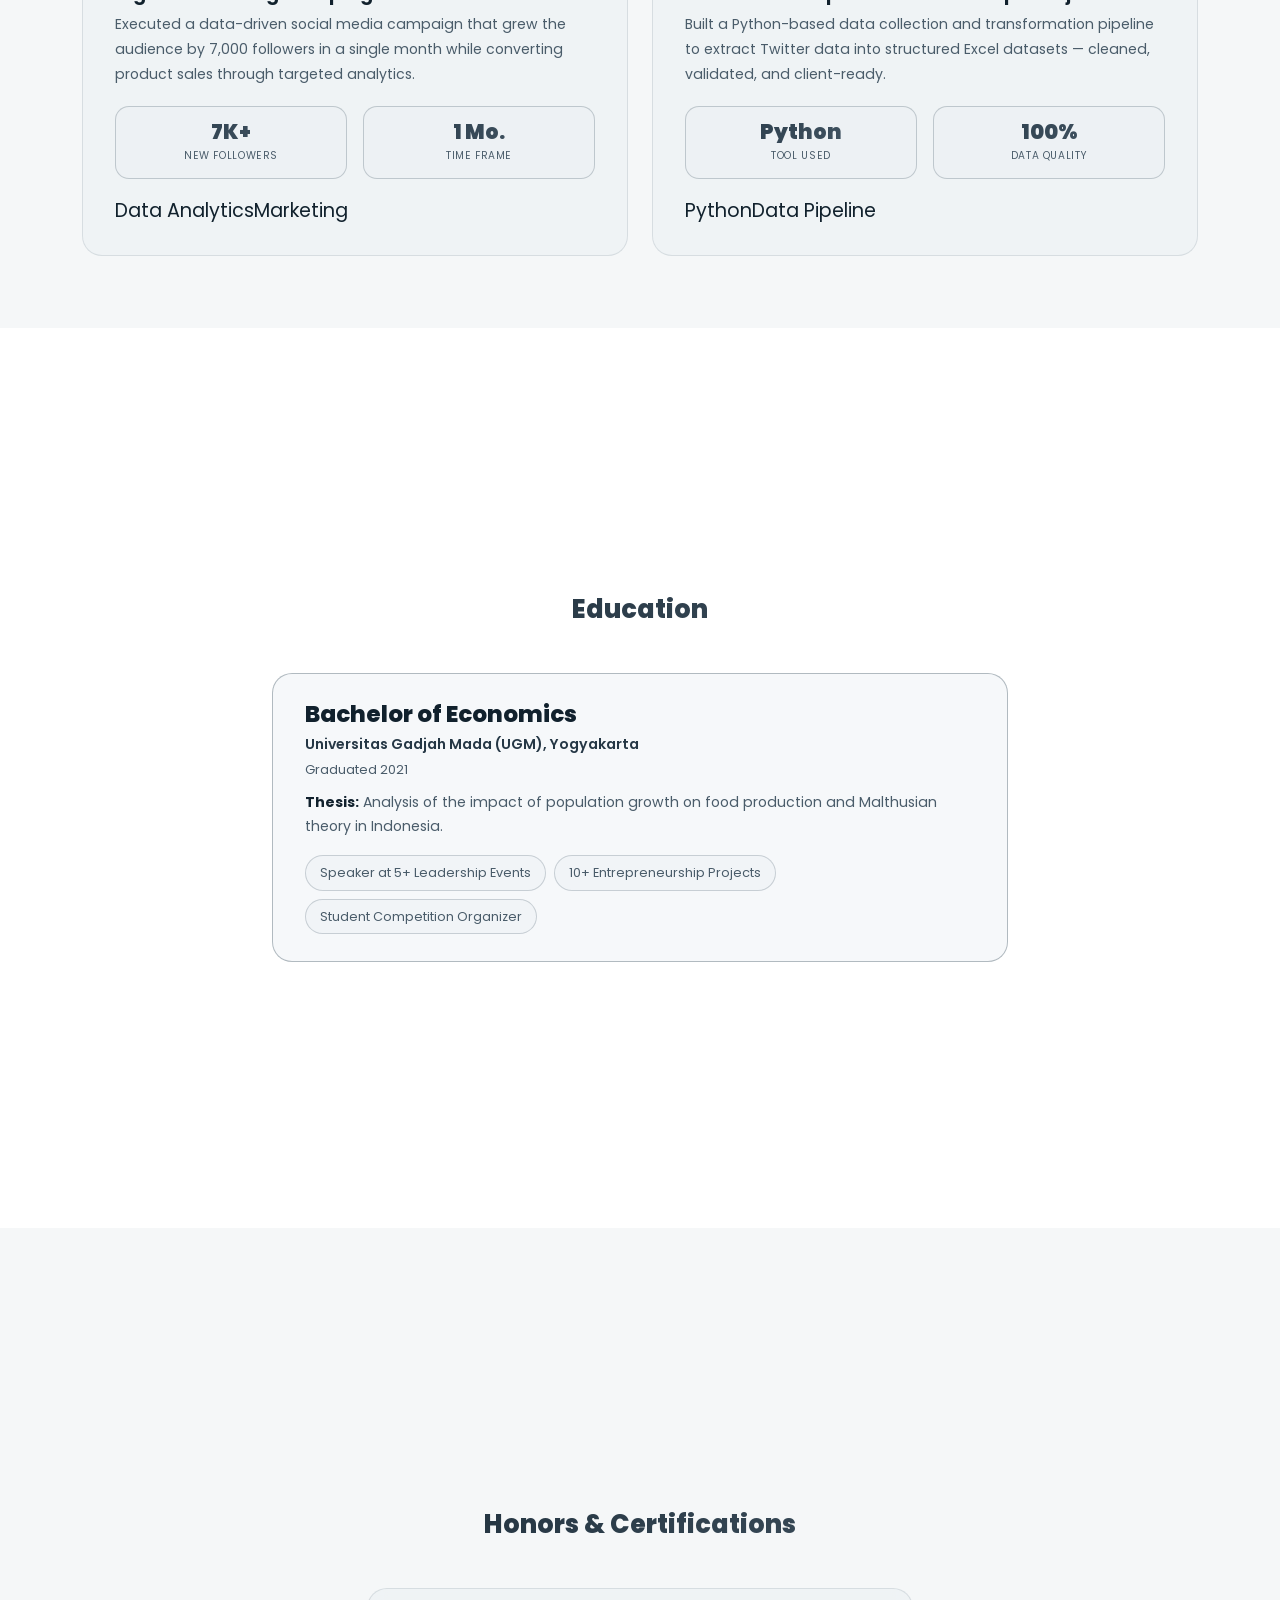
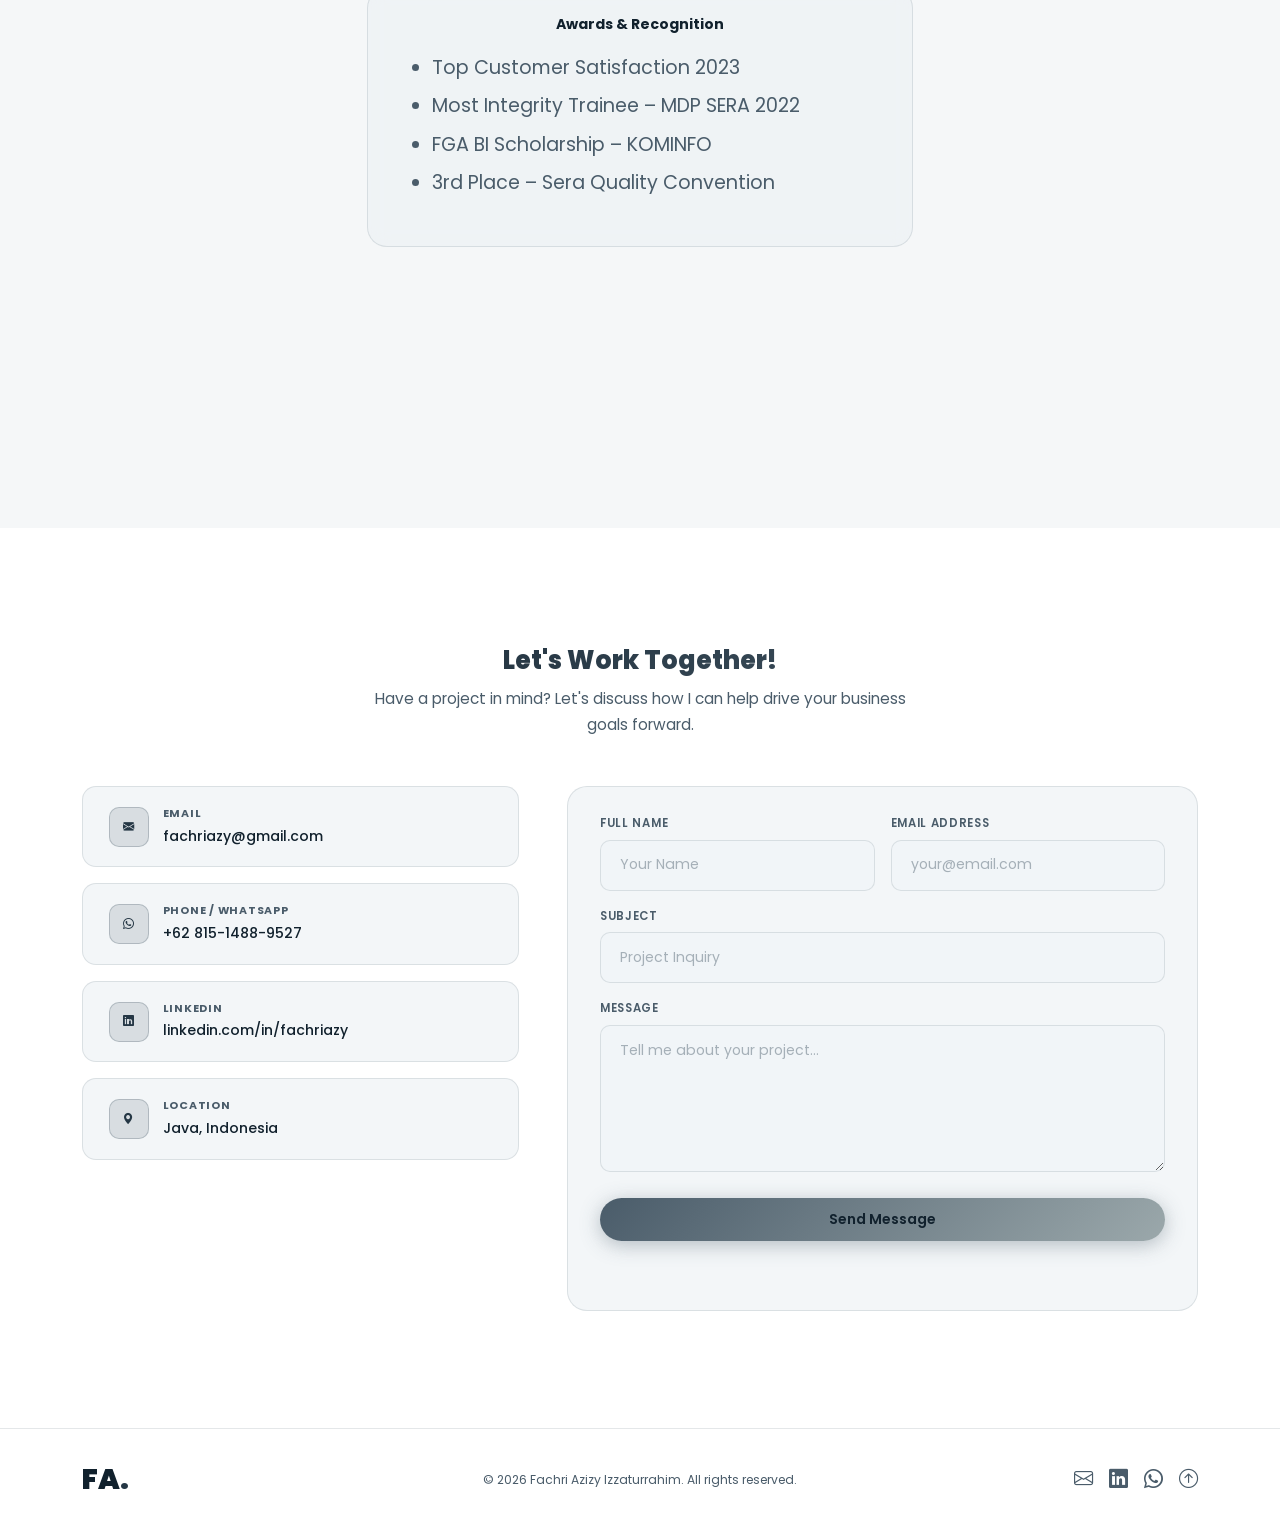
==== commit e3557059: "feat: initialize global stylesheet and update hero section typography markup" ====
--- a/index.html
+++ b/index.html
@@ -74,9 +74,9 @@
              Hello, I'm
           </span>
           <h1 class="hero-name mb-3">Fachri Azizy <span class="hero-name--accent">Izzaturrahim</span></h1>
-          <h2 class="hero-subtitle mb-4" style="font-size: 1.5rem; font-family: var(--f-mono); color: var(--c-accent-l);">
+          <h5 class="hero-subtitle mb-4">
           <span id="typewriter" data-words='["I&#39;m a Business Architect.", "I love untangling complex processes.", "I&#39;m a bit of a data nerd.", "I build systems with fact not fiction."]'></span><span class="typewriter-cursor">|</span>
-          </h2>
+          </h5>
 
           <p class="hero-desc mb-4">
             With over 4 years of experience, I specialize in translating strategic goals into clear documentation, 
--- a/static/css/style.css
+++ b/static/css/style.css
@@ -264,6 +264,12 @@
   -webkit-text-fill-color: transparent;
   background-clip: text;
 }
+.hero-subtitle {
+  font-family: var(--f-mono);
+  font-size: clamp(14px, 1.2vw, 20px);
+  color: var(--c-accent-l);
+  font-weight: 500;
+}
 .hero-role {
   font-family: var(--f-display);
   font-size: 1.2vw;
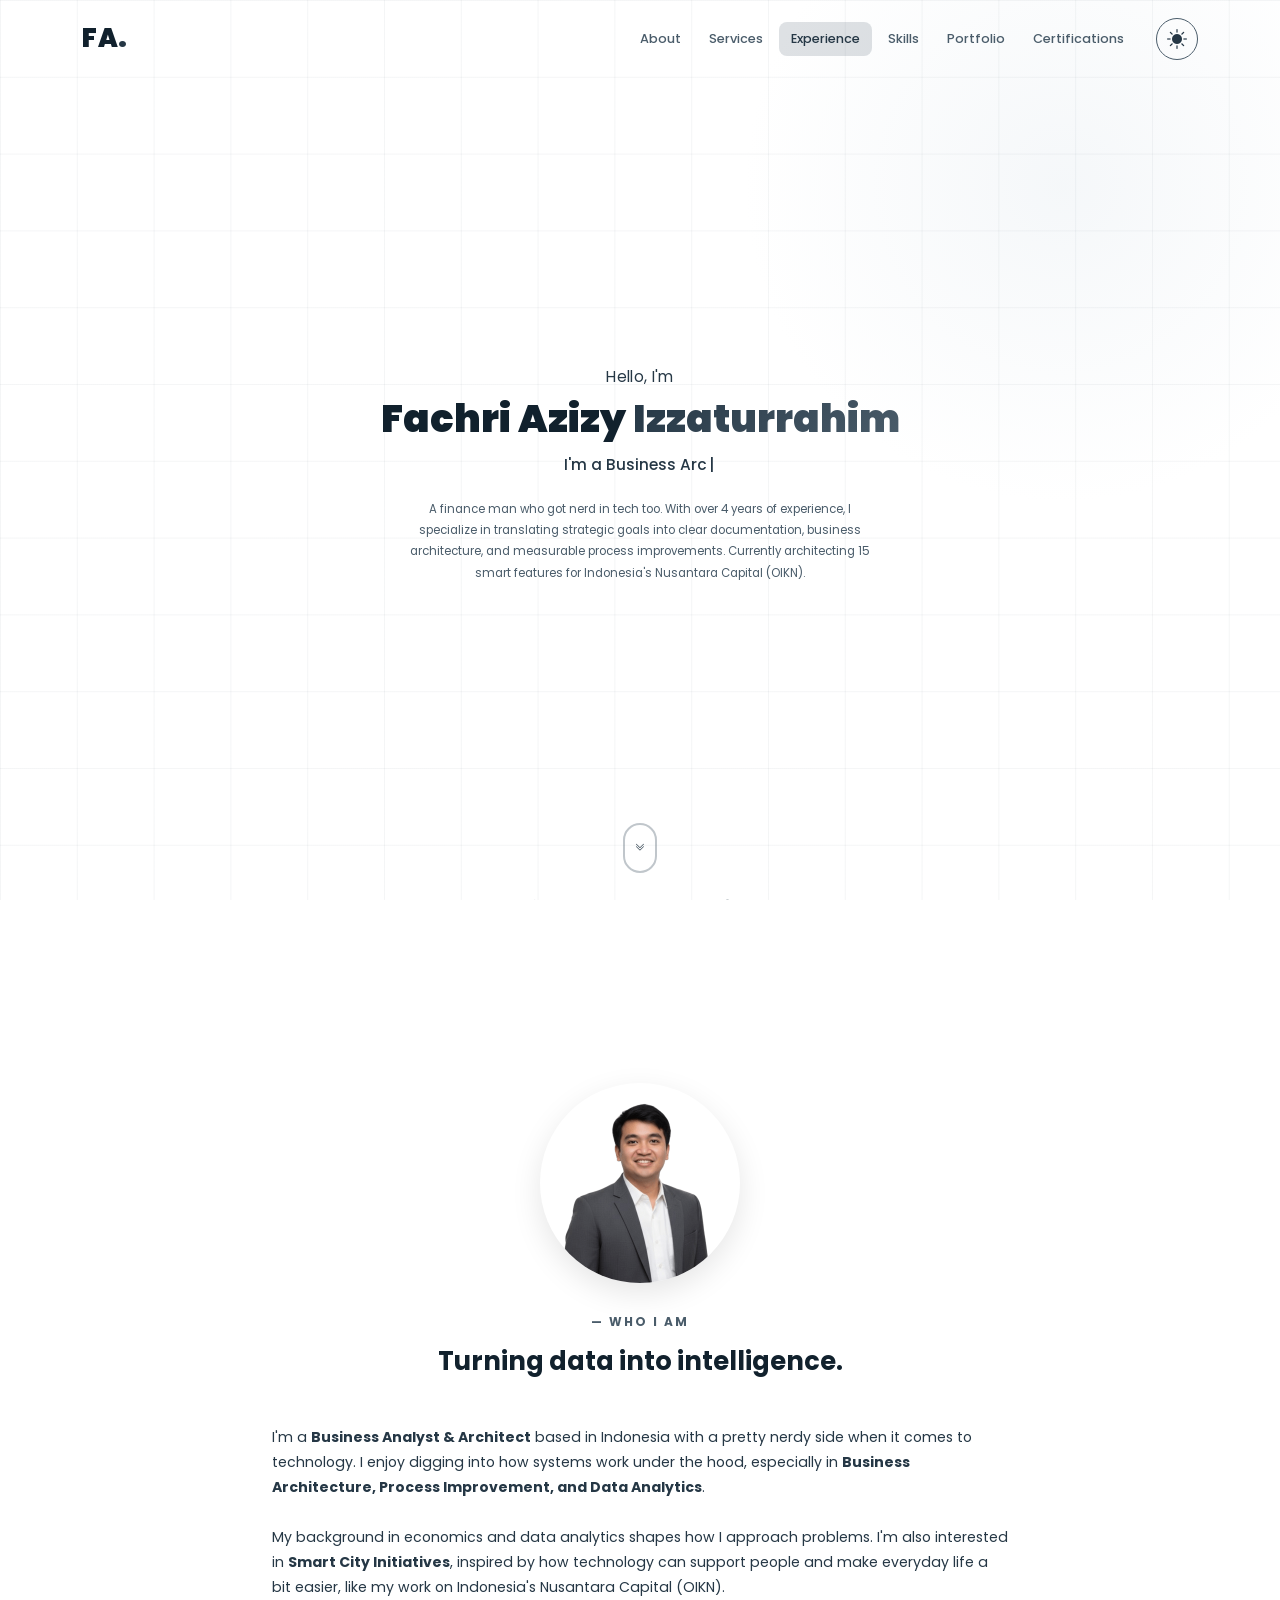
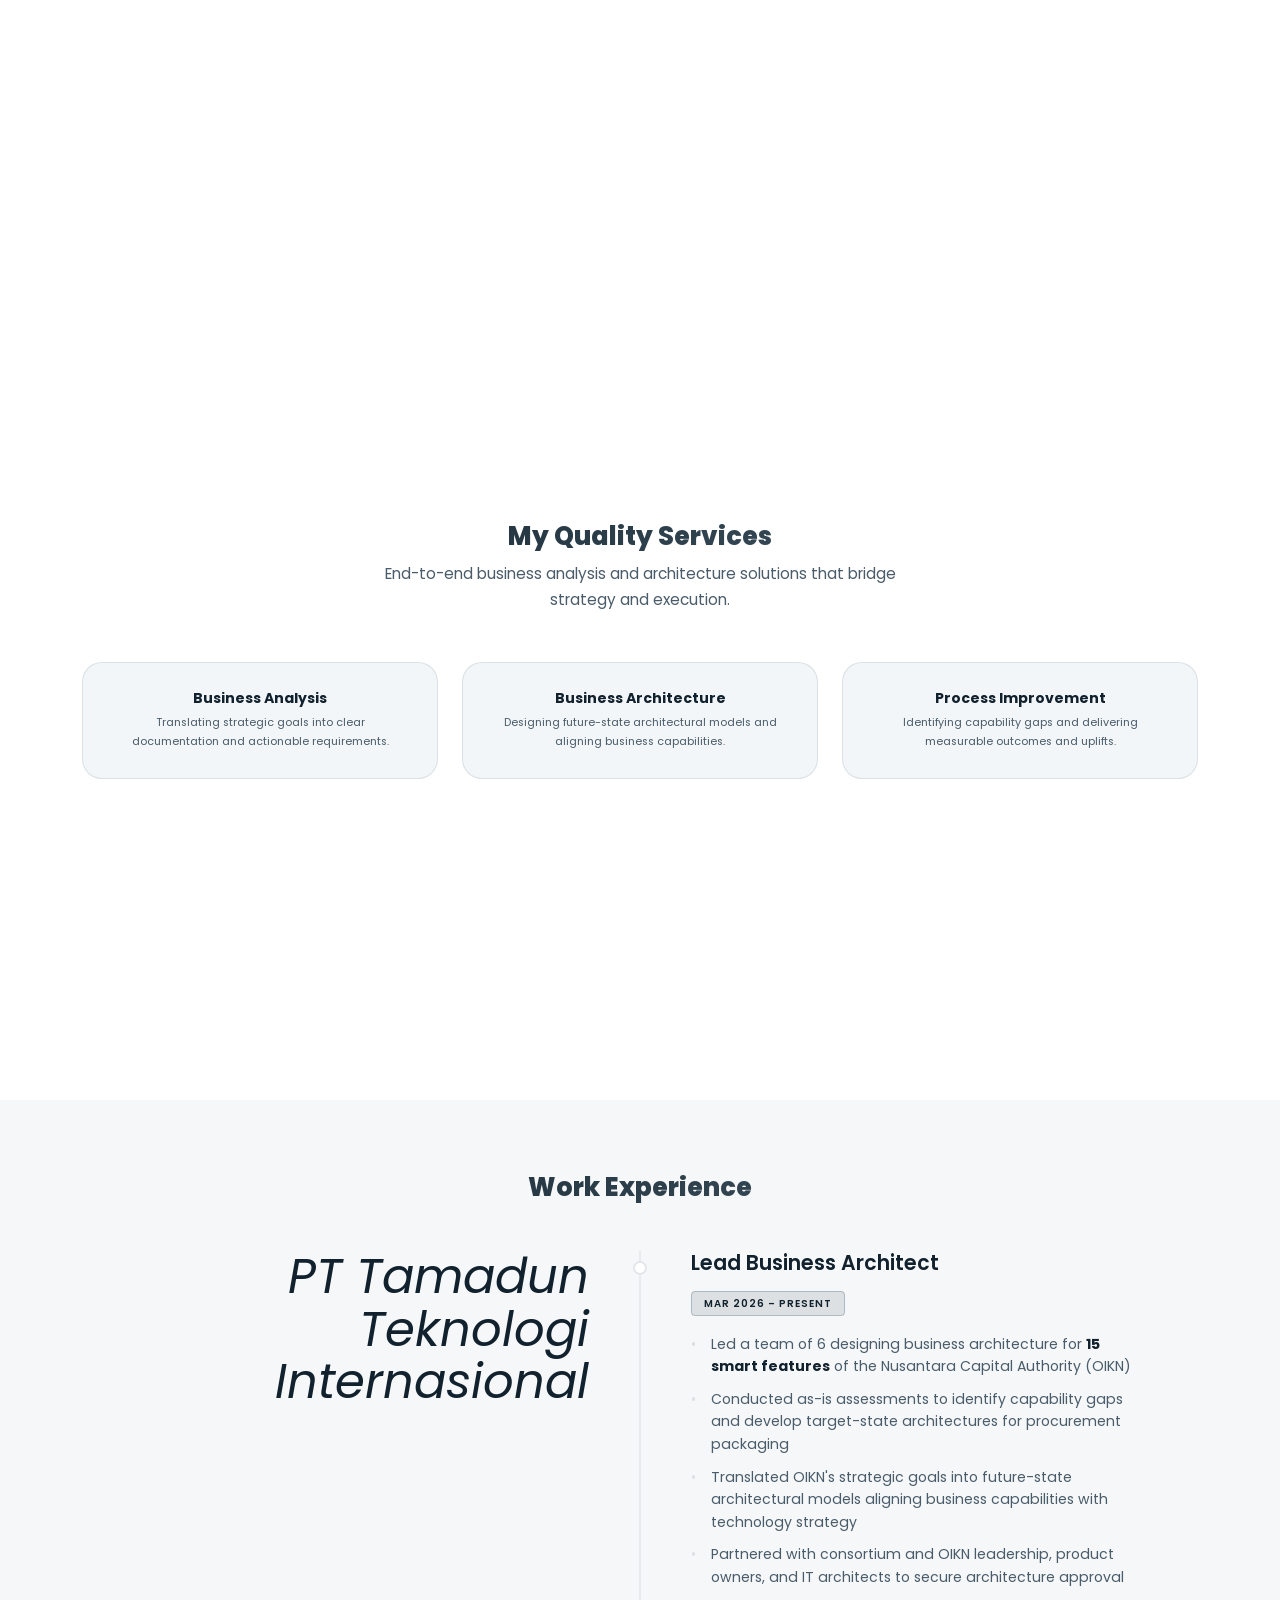
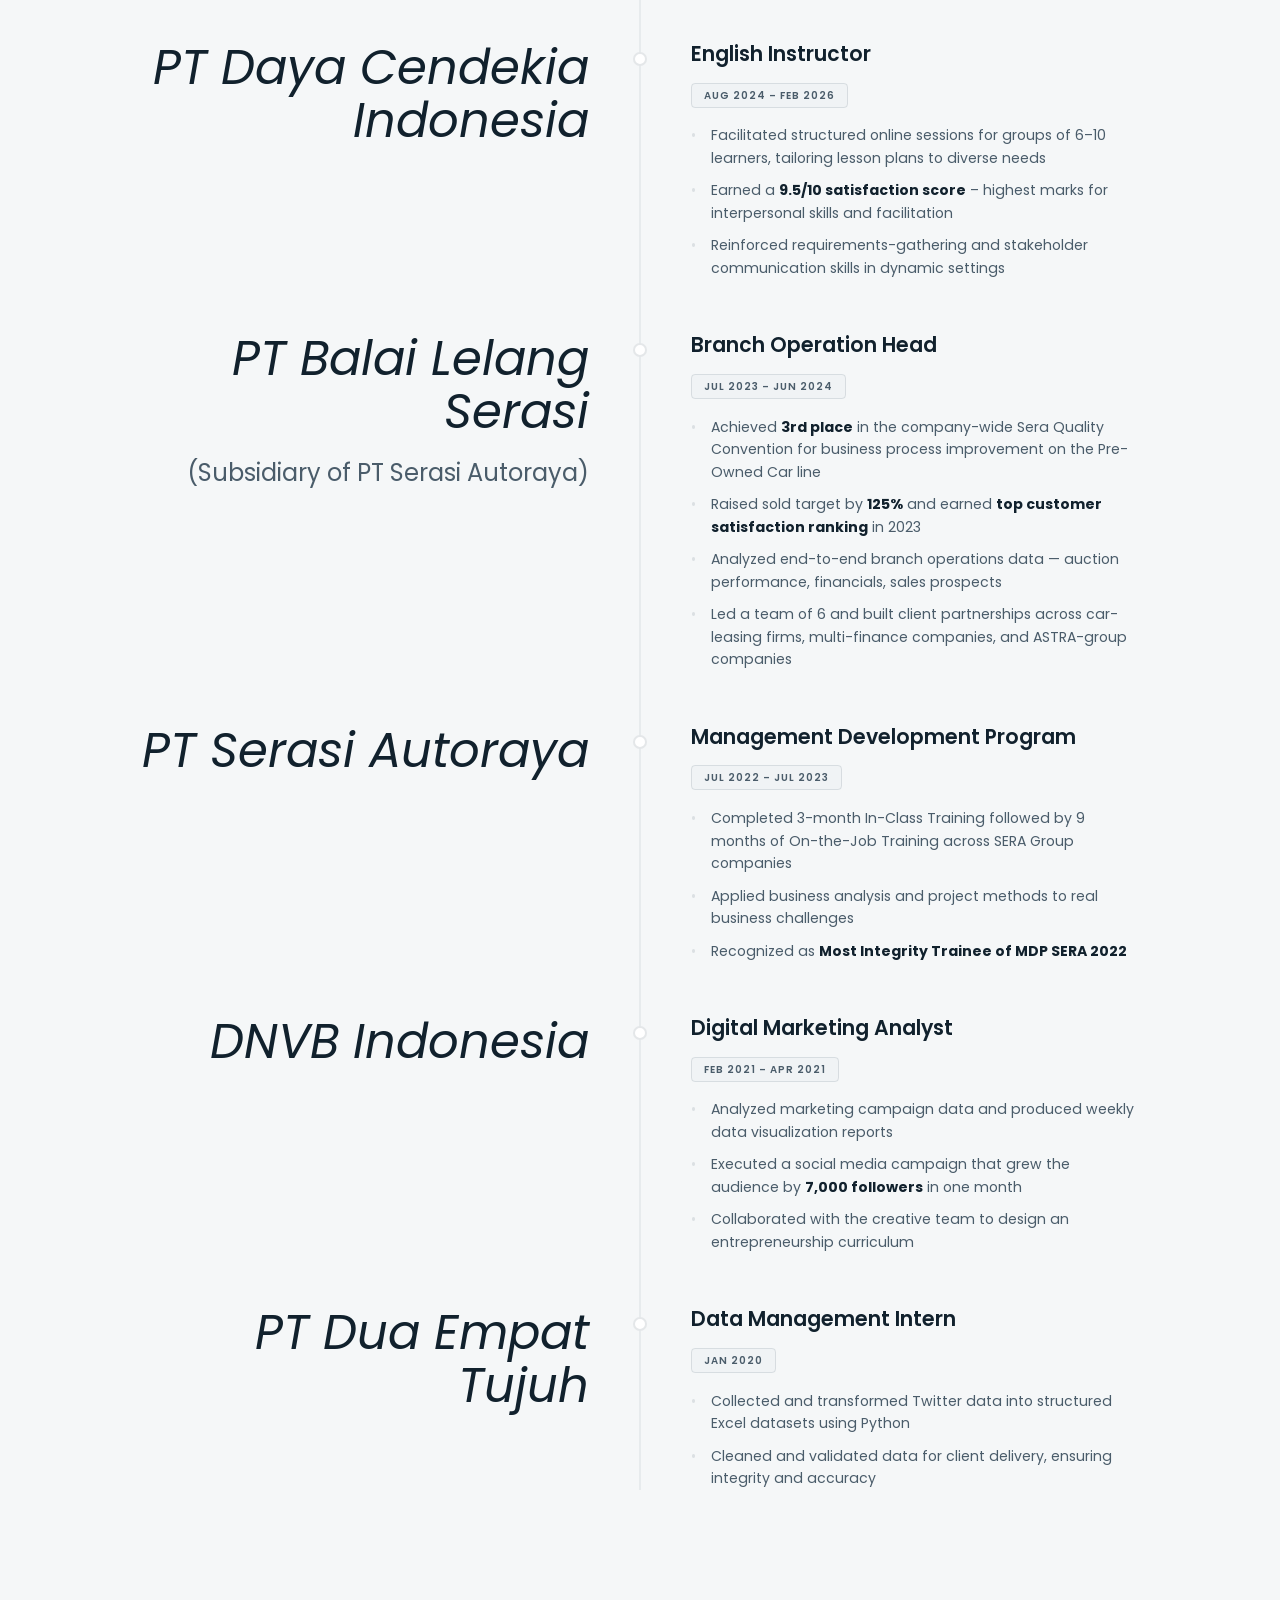
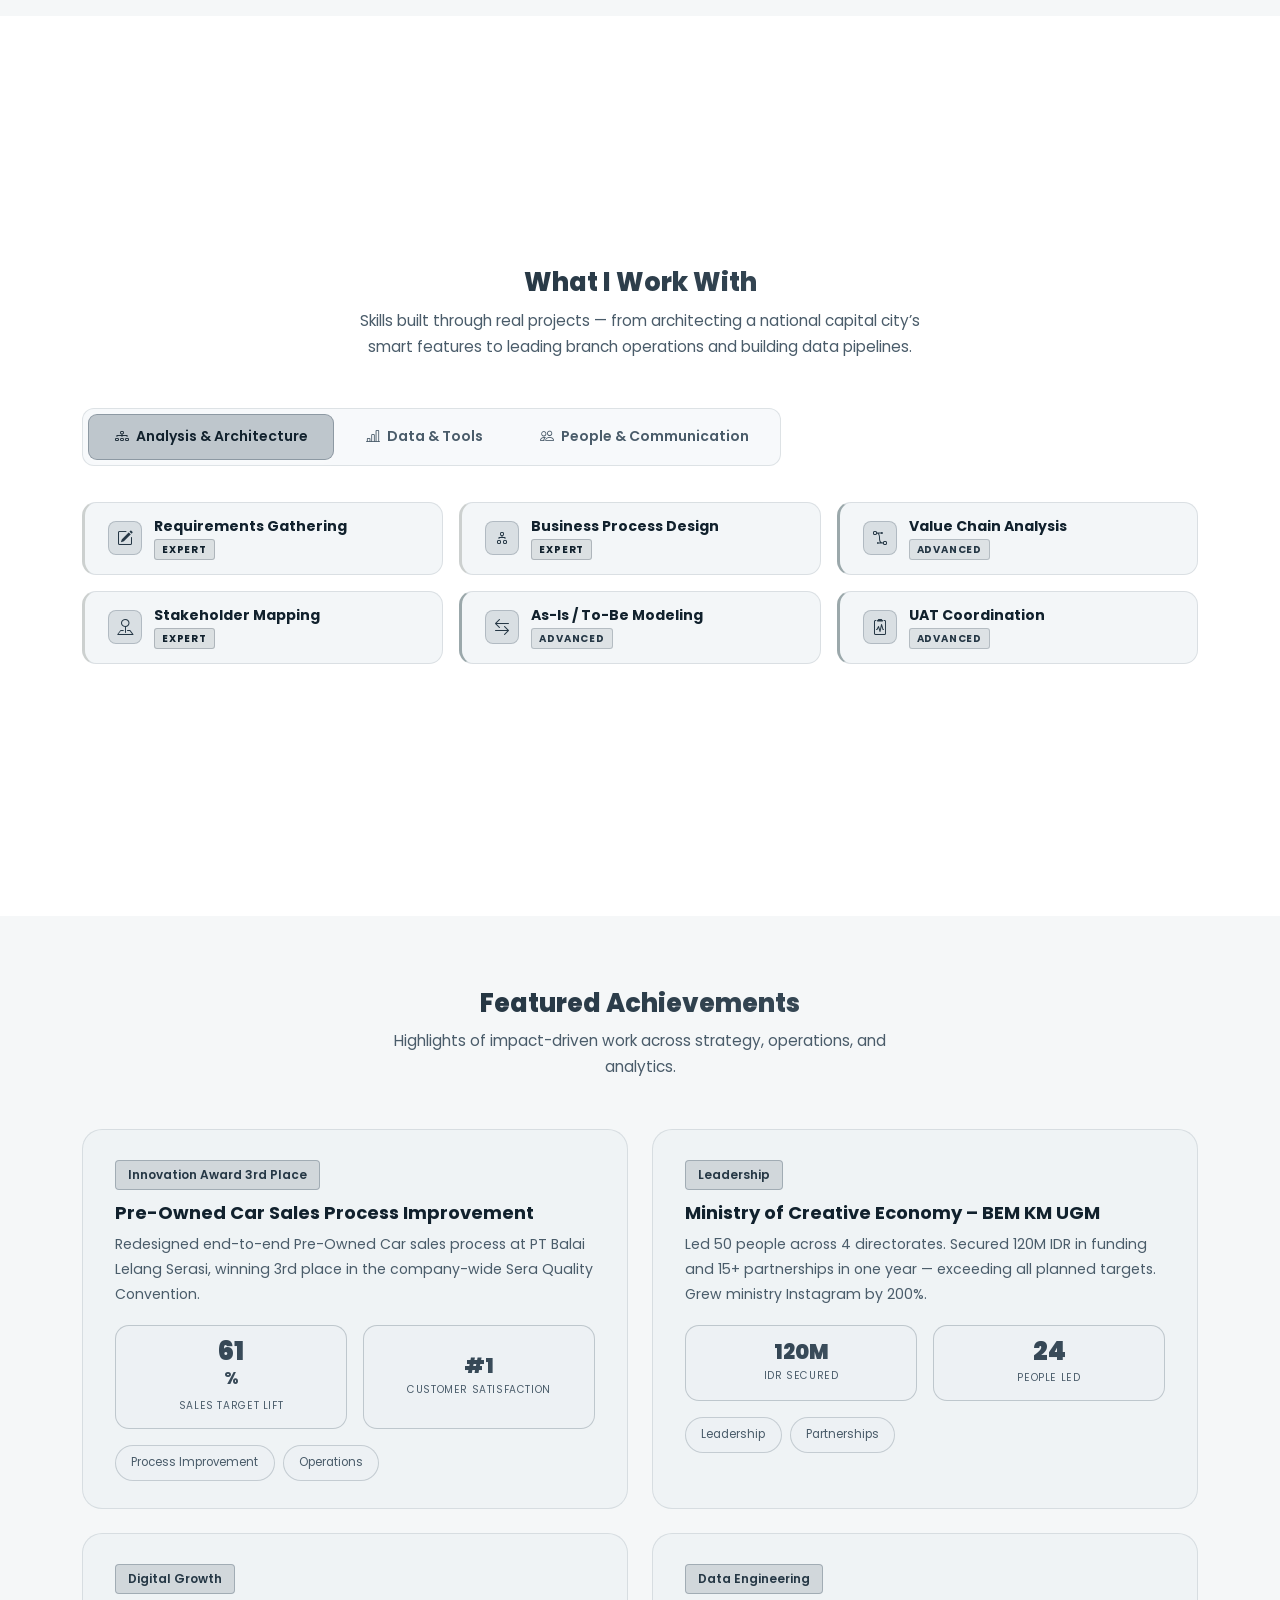
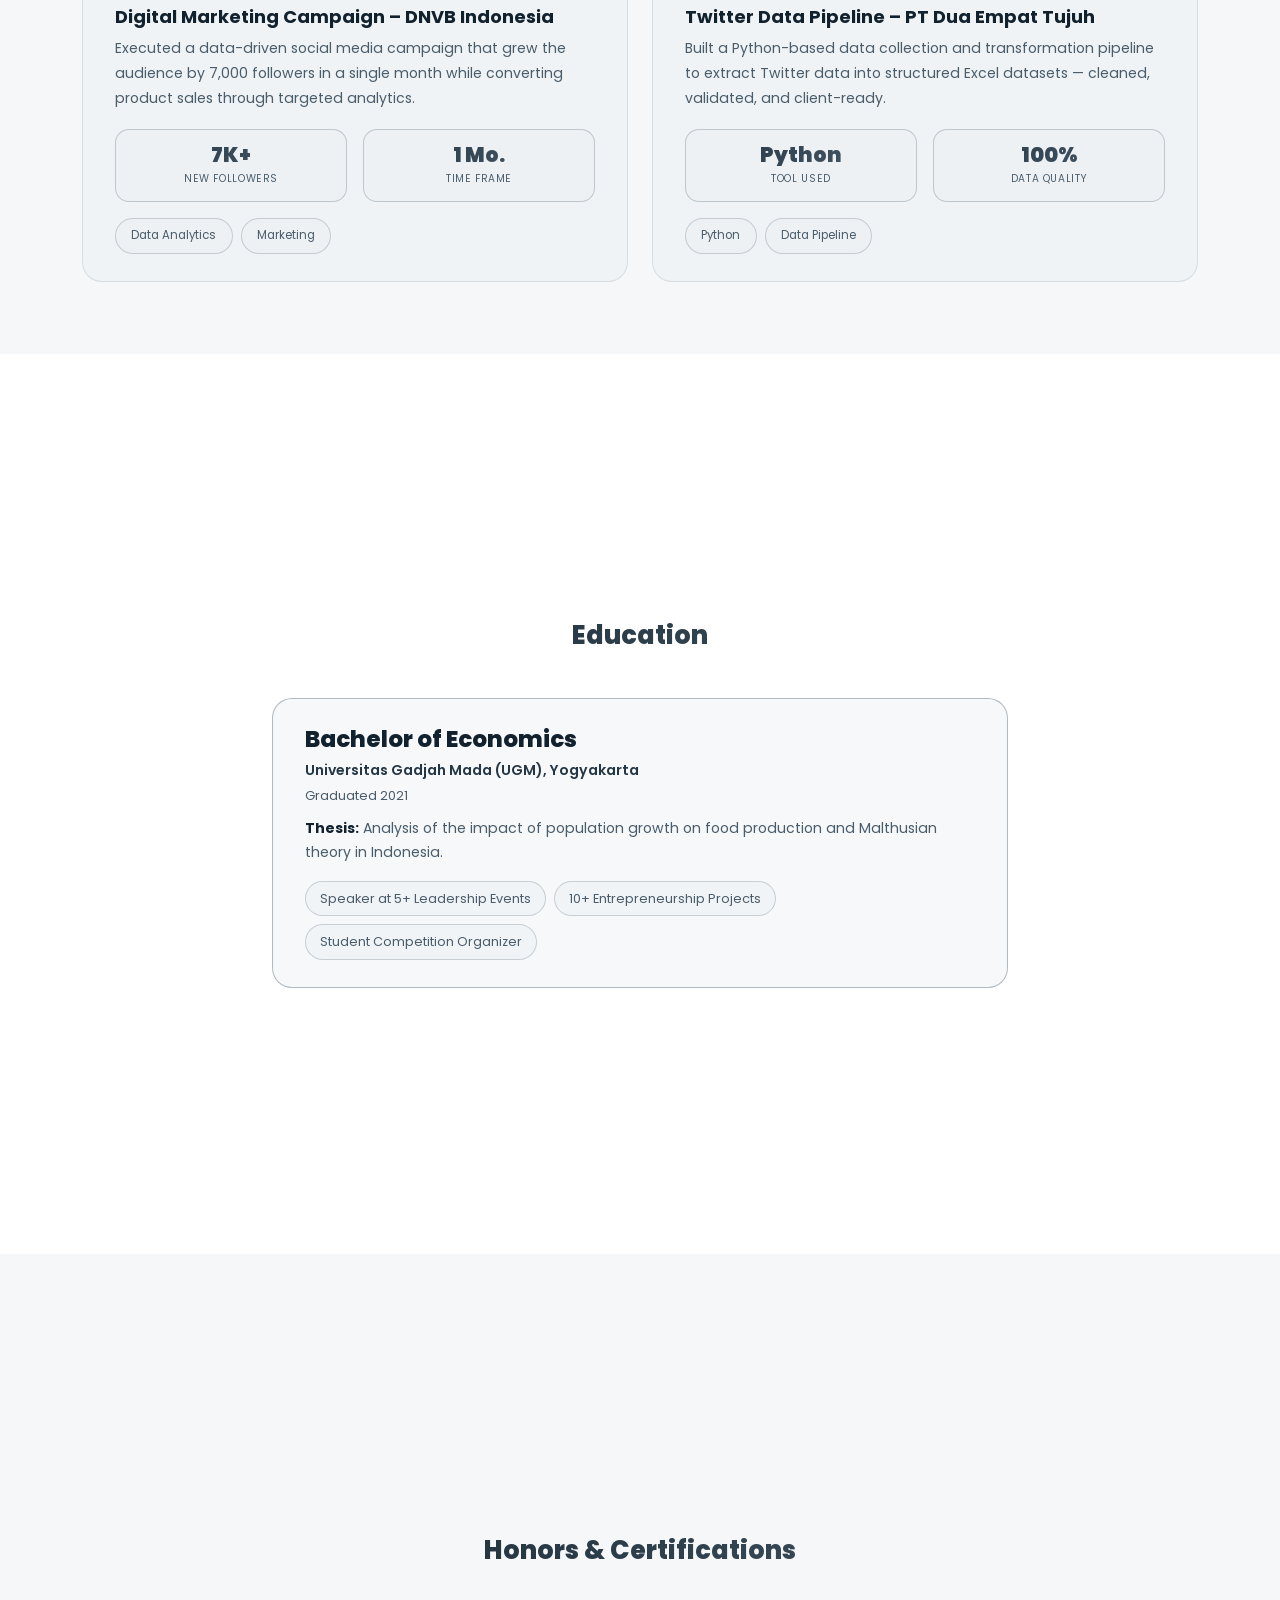
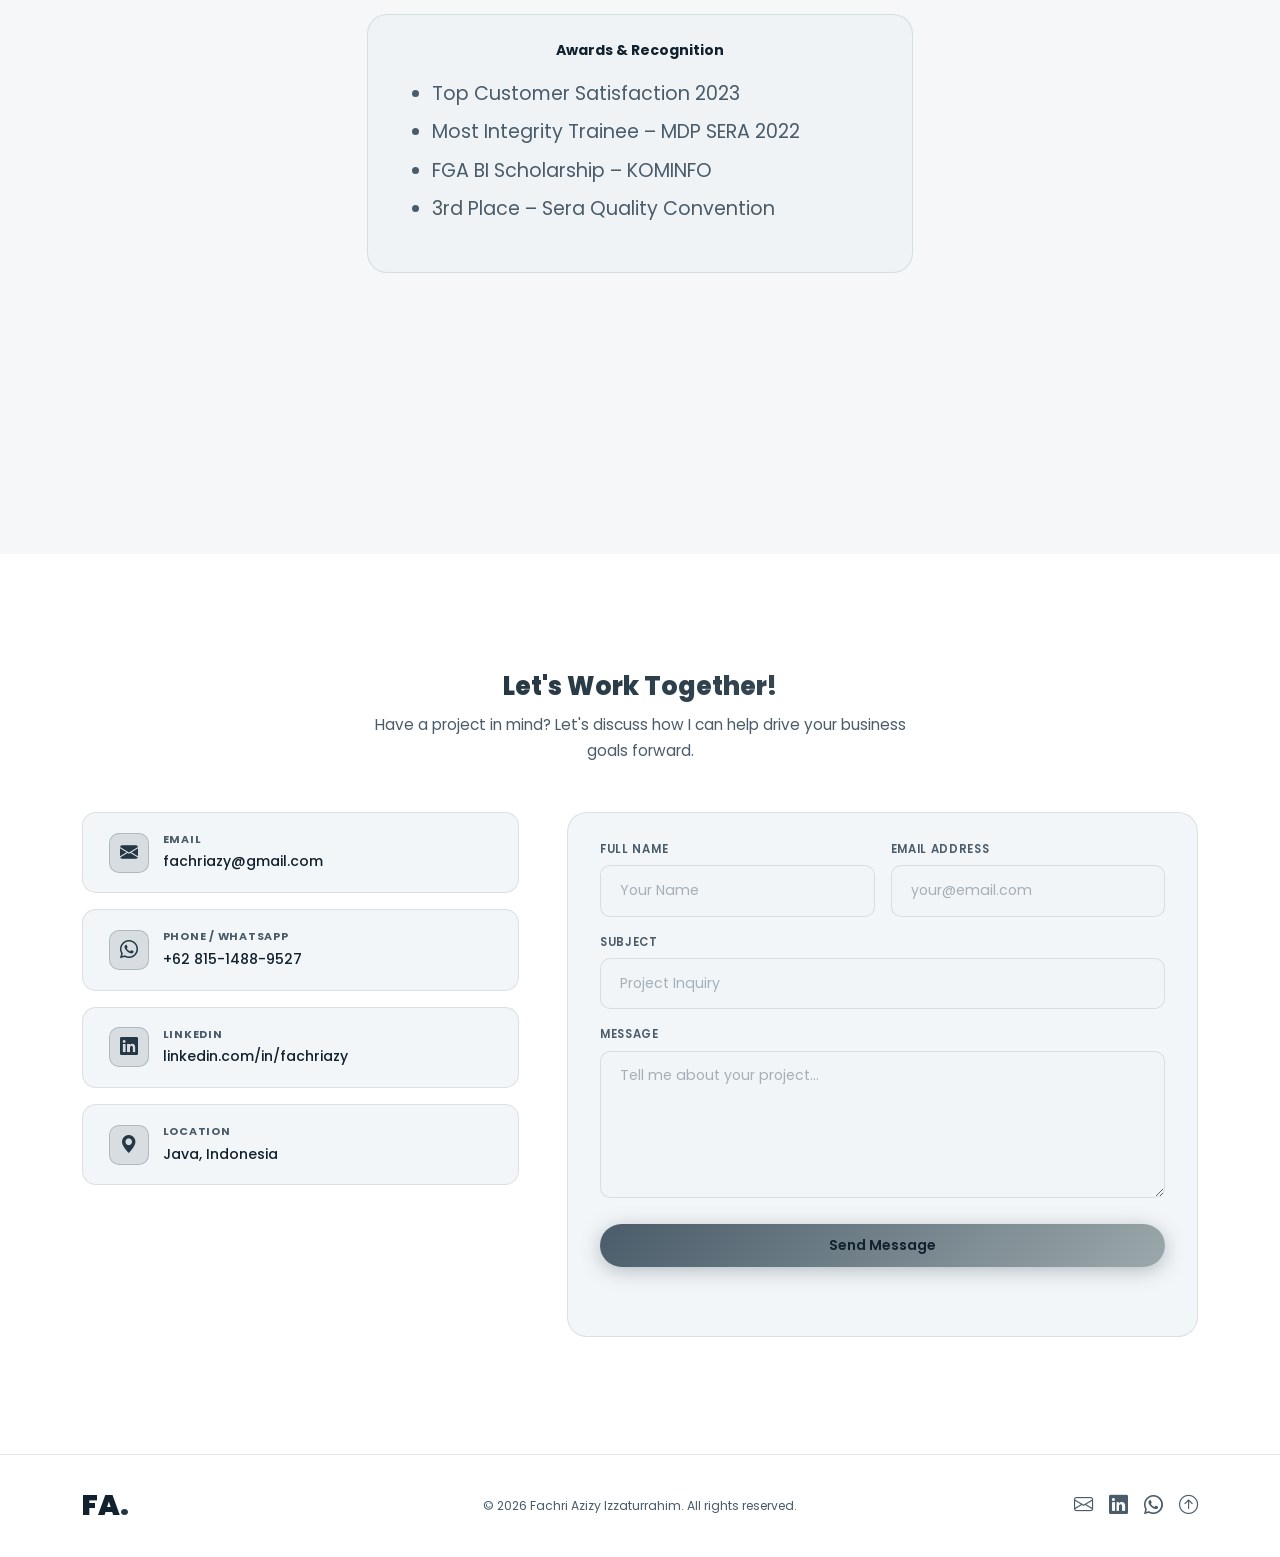
==== commit c87642f0: "feat: implement base styles and responsive layout components for the portfolio site" ====
--- a/index.html
+++ b/index.html
@@ -25,9 +25,7 @@
 </head>
 <body data-bs-spy="scroll" data-bs-target="#mainNav" data-bs-offset="80">
 
-  <!-- ══════════════════════════════
-       NAVBAR
-  ══════════════════════════════ -->
+
   <nav class="navbar navbar-expand-lg fixed-top" id="mainNav">
     <div class="container">
       <a class="navbar-brand fw-black" href="#hero">FA<span class="text-purple">.</span></a>
@@ -59,9 +57,7 @@
     </div>
   </nav>
 
-  <!-- ══════════════════════════════
-       HERO
-  ══════════════════════════════ -->
+
   <section id="hero" class="hero-section d-flex align-items-center">
     <div class="hero-glow-orb"></div>
     <div class="hero-grid-bg"></div>
@@ -79,7 +75,7 @@
           </h5>
 
           <p class="hero-desc mb-4">
-            With over 4 years of experience, I specialize in translating strategic goals into clear documentation, 
+            A finance man who got nerd in tech too. With over 4 years of experience, I specialize in translating strategic goals into clear documentation, 
             business architecture, and measurable process improvements. Currently architecting 15 smart features 
             for Indonesia's Nusantara Capital (OIKN).
           </p>
@@ -97,9 +93,7 @@
     </a>
   </section>
 
-  <!-- ══════════════════════════════
-       ABOUT
-  ══════════════════════════════ -->
+
   <section id="about" class="section-pad always-light">
   <div class="container text-center">
     <!-- Circular Profile Image -->
@@ -127,9 +121,7 @@
   </div>
 </section>
 
-  <!-- ══════════════════════════════
-       SERVICES
-  ══════════════════════════════ -->
+
   <section id="services" class="section-pad">
   <div class="container">
     <div class="section-header text-center mb-5" data-aos="fade-up">
@@ -159,9 +151,7 @@
   </div>
 </section>
 
-  <!-- ══════════════════════════════
-       EXPERIENCE
-  ══════════════════════════════ -->
+
   <section id="experience" class="section-pad section-alt">
     <div class="container">
       <div class="section-header text-center mb-5" data-aos="fade-up">
@@ -523,9 +513,7 @@
     </div>
   </section>
 
-  <!-- ══════════════════════════════
-       PORTFOLIO / KEY ACHIEVEMENTS
-  ══════════════════════════════ -->
+
   <section id="portfolio" class="section-pad section-alt">
     <div class="container">
       <div class="section-header text-center mb-5" data-aos="fade-up">
@@ -638,9 +626,7 @@
     </div>
   </section>
 
-  <!-- ══════════════════════════════
-       EDUCATION
-  ══════════════════════════════ -->
+
   <section id="education" class="section-pad">
     <div class="container">
       <div class="section-header text-center mb-5" data-aos="fade-up">
@@ -668,9 +654,7 @@
     </div>
   </section>
 
-  <!-- ══════════════════════════════
-       CERTIFICATIONS
-  ══════════════════════════════ -->
+
   <section id="certifications" class="section-pad section-alt">
     <div class="container">
       <div class="section-header text-center mb-5" data-aos="fade-up">
@@ -693,9 +677,7 @@
     </div>
   </section>
 
-  <!-- ══════════════════════════════
-       CONTACT
-  ══════════════════════════════ -->
+
   <section id="contact" class="section-pad">
     <div class="container">
       <div class="section-header text-center mb-5" data-aos="fade-up">
@@ -771,9 +753,7 @@
     </div>
   </section>
 
-  <!-- ══════════════════════════════
-       FOOTER
-  ══════════════════════════════ -->
+
   <footer class="site-footer">
     <div class="container">
       <div class="row align-items-center g-3">
--- a/static/css/style.css
+++ b/static/css/style.css
@@ -1,11 +1,3 @@
-/* ═══════════════════════════════════════════════
-   FACHRI AZIZY PORTFOLIO — style.css
-   Layout · Components · Responsive
-
-   ⚠ All design tokens (colors, fonts, radii,
-     gradients, easing) live in color.css.
-     Load color.css BEFORE this file.
-═══════════════════════════════════════════════ */
 
 /* ─── BASE ─── */
 *, *::before, *::after { box-sizing: border-box; }
@@ -34,9 +26,6 @@
 .text-purple { color: var(--c-accent-l) !important; }
 .fw-black    { font-weight: 900 !important; }
 
-/* ══════════════════════════════════
-   BUTTONS
-══════════════════════════════════ */
 .btn-purple {
   background: var(--g-primary);
   color: var(--c-text);
@@ -103,9 +92,6 @@
   border-color: var(--c-accent-l);
 }
 
-/* ══════════════════════════════════
-   NAVBAR
-══════════════════════════════════ */
 #mainNav {
   padding: 2vh 0;
   transition: var(--ease);
@@ -169,9 +155,6 @@
   .navbar-brand { font-size: 5vw; }
 }
 
-/* ══════════════════════════════════
-   SECTION COMMONS
-══════════════════════════════════ */
 .section-pad { 
   padding: 8vh 0; 
   min-height: 100vh; 
@@ -211,9 +194,6 @@
 [data-aos="fade-left"]  { transform: translateX(24px); }
 [data-aos].aos-animate  { opacity: 1; transform: none; }
 
-/* ══════════════════════════════════
-   HERO
-══════════════════════════════════ */
 .hero-section {
   min-height: 100vh;
   padding: 14vh 0 6vh;
@@ -393,9 +373,6 @@
   50%      { transform: translateX(-50%) translateY(9px); opacity: 0.5; }
 }
 
-/* ══════════════════════════════════
-   GLASS CARDS (About, Skills, Edu)
-══════════════════════════════════ */
 .glass-card {
   background: var(--c-surface);
   border: 1px solid var(--c-border);
@@ -438,9 +415,6 @@
   padding: 8px 12px;
 }
 
-/* ══════════════════════════════════
-   SERVICE CARDS
-══════════════════════════════════ */
 .service-card {
   background: var(--c-surface);
   border: 1px solid var(--c-border);
@@ -489,9 +463,6 @@
 }
 .svc-list li i { font-size: 0.52vw; }
 
-/* ══════════════════════════════════
-   TIMELINE
-══════════════════════════════════ */
 .timeline {
   position: relative;
   max-width: 1000px;
@@ -607,9 +578,29 @@
 }
 .tl-bullets li strong { color: var(--c-text); }
 
-/* ══════════════════════════════════
-   SKILLS — Tabbed Card System
-══════════════════════════════════ */
+.tl-tags {
+  display: flex;
+  flex-wrap: wrap;
+  gap: 8px;
+  margin-top: 15px;
+}
+.tl-tags span {
+  display: inline-flex;
+  align-items: center;
+  padding: 0.8vh 1.2vw;
+  background: rgba(var(--rgb-surface), 0.45);
+  border: 1px solid rgba(var(--rgb-accent), 0.25);
+  border-radius: 50px;
+  font-size: clamp(11px, 0.9vw, 14px);
+  color: var(--c-muted);
+  transition: var(--ease);
+}
+.tl-tags span:hover {
+  background: rgba(var(--rgb-accent), 0.28);
+  border-color: var(--c-accent);
+  color: var(--c-accent-l);
+}
+
 .sk-tabs {
   display: flex;
   flex-wrap: wrap;
@@ -725,9 +716,7 @@
 .sk-level--advanced  { background: rgba(var(--rgb-accent-l),0.1); color: var(--c-accent-l); border: 1px solid rgba(var(--rgb-accent-l),0.22); }
 .sk-level--proficient { background: rgba(var(--rgb-accent),0.18); color: var(--c-accent-l); border: 1px solid rgba(var(--rgb-accent),0.28); }
 
-/* ══════════════════════════════════
-   PORTFOLIO CARDS
-══════════════════════════════════ */
+
 .portfolio-card {
   background: var(--c-surface);
   border: 1px solid var(--c-border);
@@ -788,9 +777,13 @@
   background: rgba(var(--rgb-surface),0.5);
   border: 1px solid rgba(var(--rgb-accent),0.28);
   border-radius: var(--r);
-  padding: 14px 10px;
+  padding: 1.5vh 1vw;
   text-align: center;
   transition: var(--ease);
+  height: 100%;
+  display: flex;
+  flex-direction: column;
+  justify-content: center;
 }
 .pf-metric-card:hover { border-color: var(--c-accent); }
 .pf-num {
@@ -833,9 +826,6 @@
   margin-top: 4px;
 }
 
-/* ══════════════════════════════════
-   EDUCATION
-══════════════════════════════════ */
 
 .edu-title {
   font-family: var(--f-display);
@@ -865,9 +855,6 @@
   color: var(--c-accent-l);
 }
 
-/* ══════════════════════════════════
-   CERTIFICATION CARDS
-══════════════════════════════════ */
 .cert-card {
   background: var(--c-surface);
   border: 1px solid var(--c-border);
@@ -913,9 +900,6 @@
   font-weight: 600;
 }
 
-/* ══════════════════════════════════
-   CONTACT
-══════════════════════════════════ */
 .contact-info-card {
   background: var(--c-surface);
   border: 1px solid var(--c-border);
@@ -942,7 +926,7 @@
   display: flex;
   align-items: center;
   justify-content: center;
-  font-size: 0.88vw;
+  font-size: 18px;
   color: var(--c-accent-l);
 }
 .ci-label {
@@ -988,9 +972,6 @@
 textarea.form-input-custom { resize: vertical; min-height: 14vh; }
 .form-feedback { font-size: 1vw; color: var(--c-accent-l); min-height: 18px; }
 
-/* ══════════════════════════════════
-   ABOUT SPECIFIC (ALWAYS LIGHT)
-══════════════════════════════════ */
 .always-light {
   background: #ffffff !important;
   color: #11212D !important;
@@ -1011,9 +992,6 @@
   line-height: 1.8;
 }
 
-/* ══════════════════════════════════
-   FOOTER
-══════════════════════════════════ */
 .site-footer {
   background: var(--c-bg);
   border-top: 1px solid var(--c-border);
@@ -1030,9 +1008,6 @@
 .footer-link { color: var(--c-muted); font-size: 1.5vw; text-decoration: none; transition: color var(--ease); }
 .footer-link:hover { color: var(--c-accent-l); }
 
-/* ══════════════════════════════════
-   RESPONSIVE — Mobile First
-══════════════════════════════════ */
 
 /* Tablet */
 @media (max-width: 991.98px) {
@@ -1116,7 +1091,7 @@
   
 
   /* Contact */
-  .contact-form { padding: 20px 16px; }
+  .contact-form { padding: 3vh 4vw; }
 
   /* Portfolio metric row */
   .pf-metrics-row .col-4 { width: 50%; }
@@ -1161,12 +1136,18 @@
   
   .footer-logo { font-size: 6vw; }
   .footer-copy, .footer-link { font-size: 3.5vw; }
-}
-
-
-
-
-
-
-
-
+
+  /* Card paddings for mobile */
+  .glass-card, .service-card, .portfolio-card { padding: 4vh 6vw; }
+  .sk-card { padding: 2.5vh 5vw; }
+  .cert-card, .contact-info-card { padding: 3vh 5vw; }
+  .pf-metric-card { padding: 2vh 3vw; }
+}
+
+
+
+
+
+
+
+
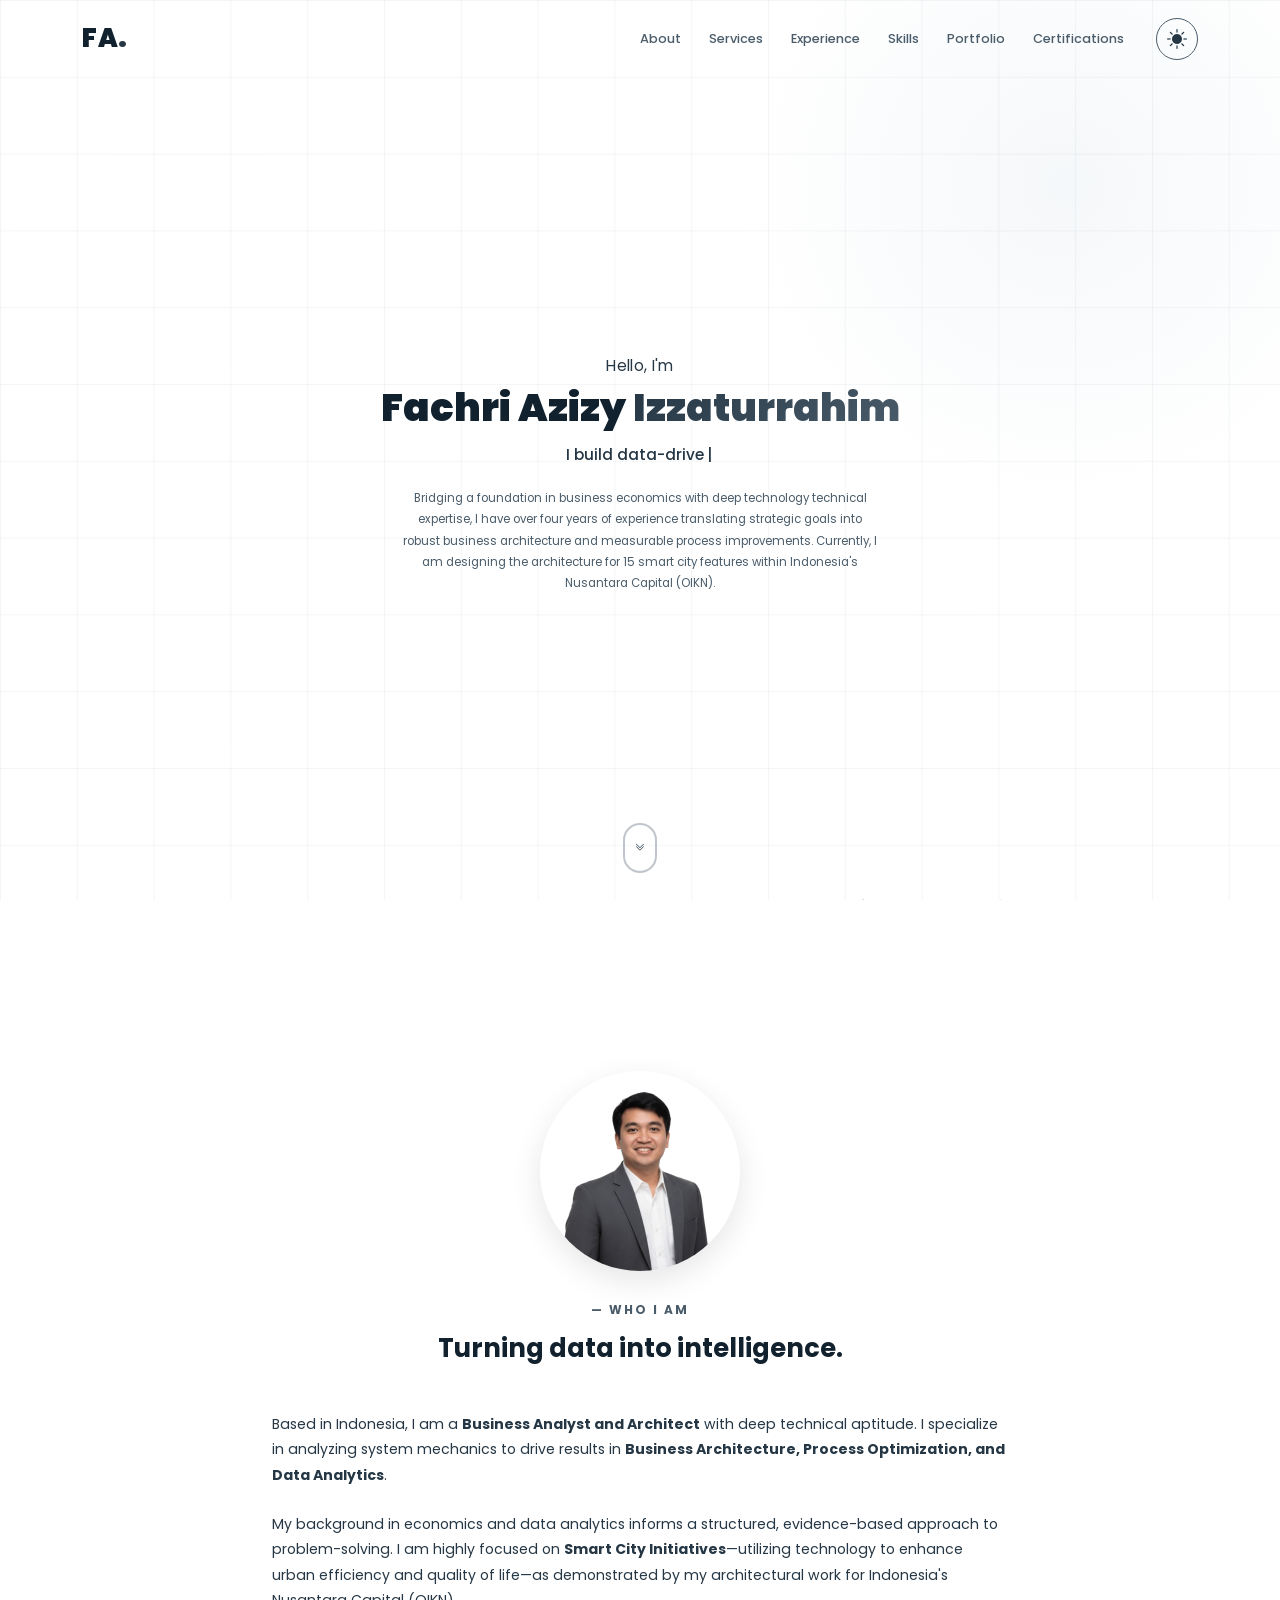
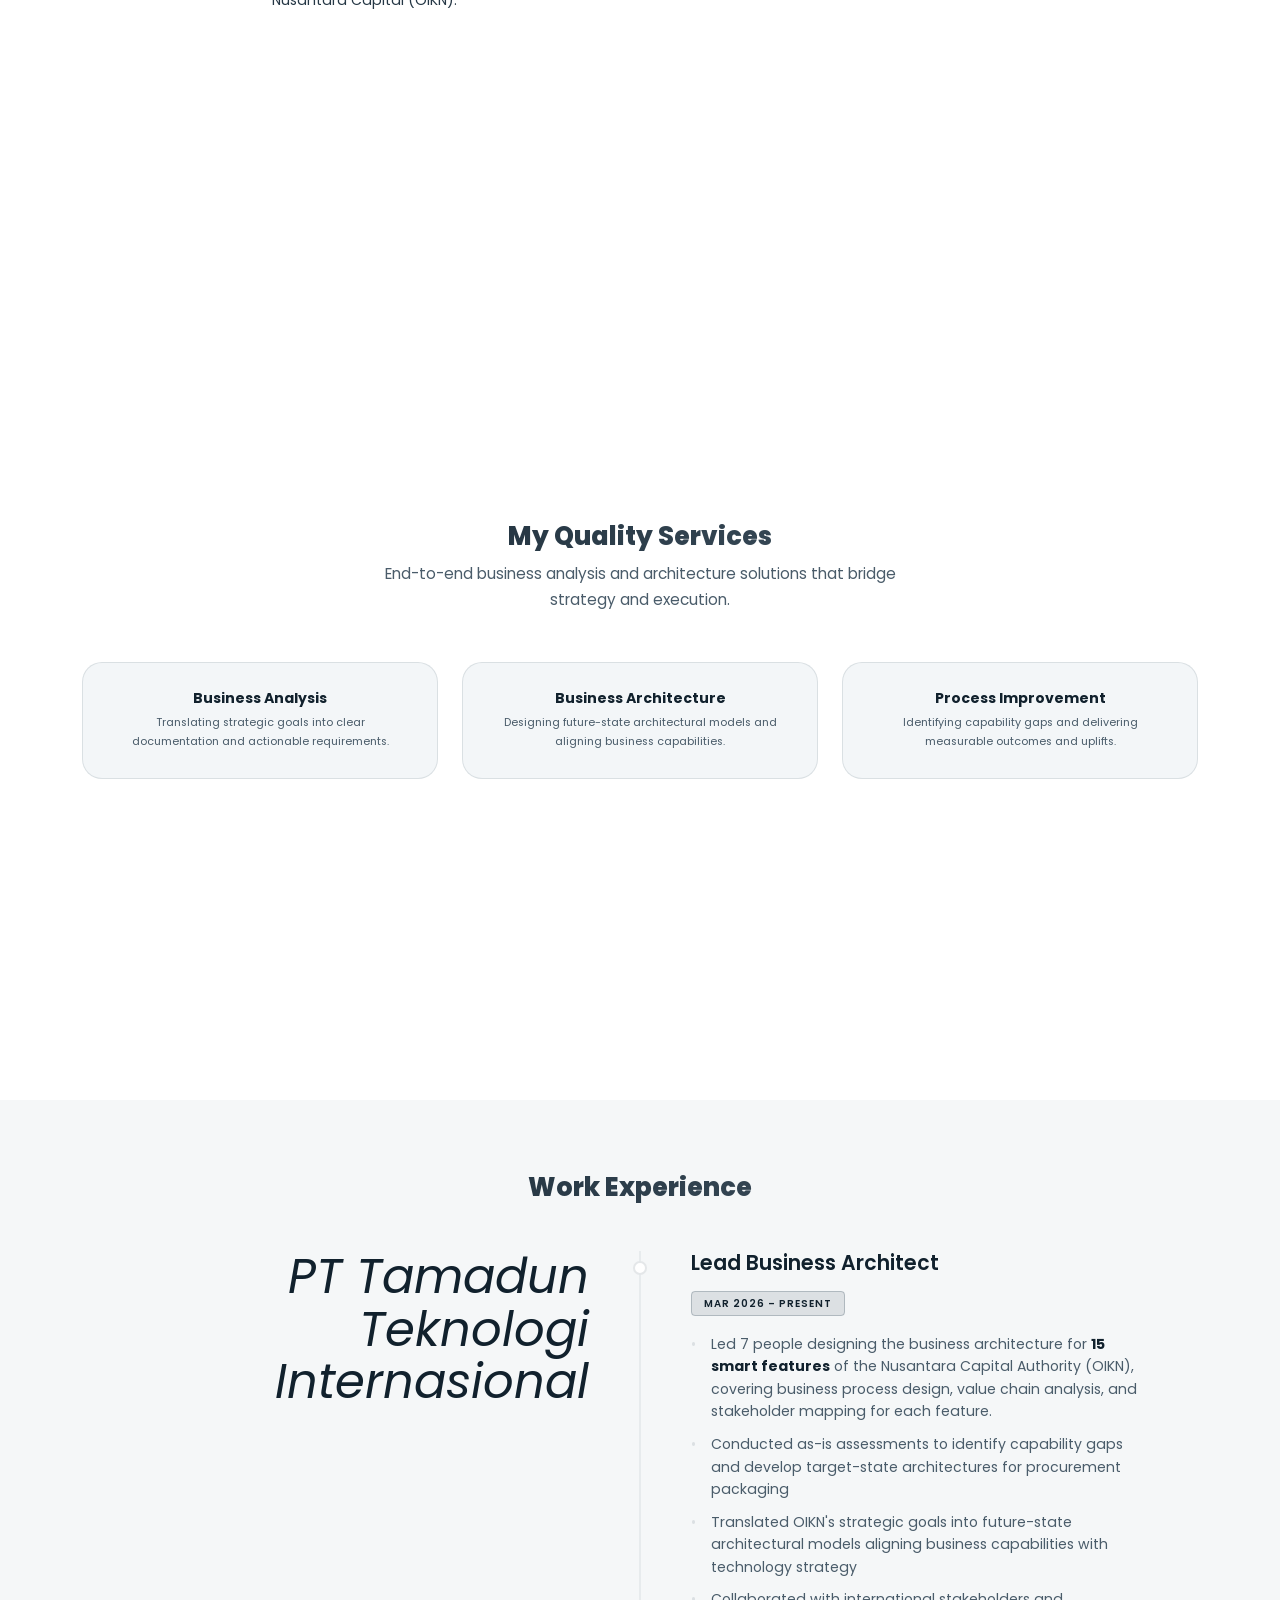
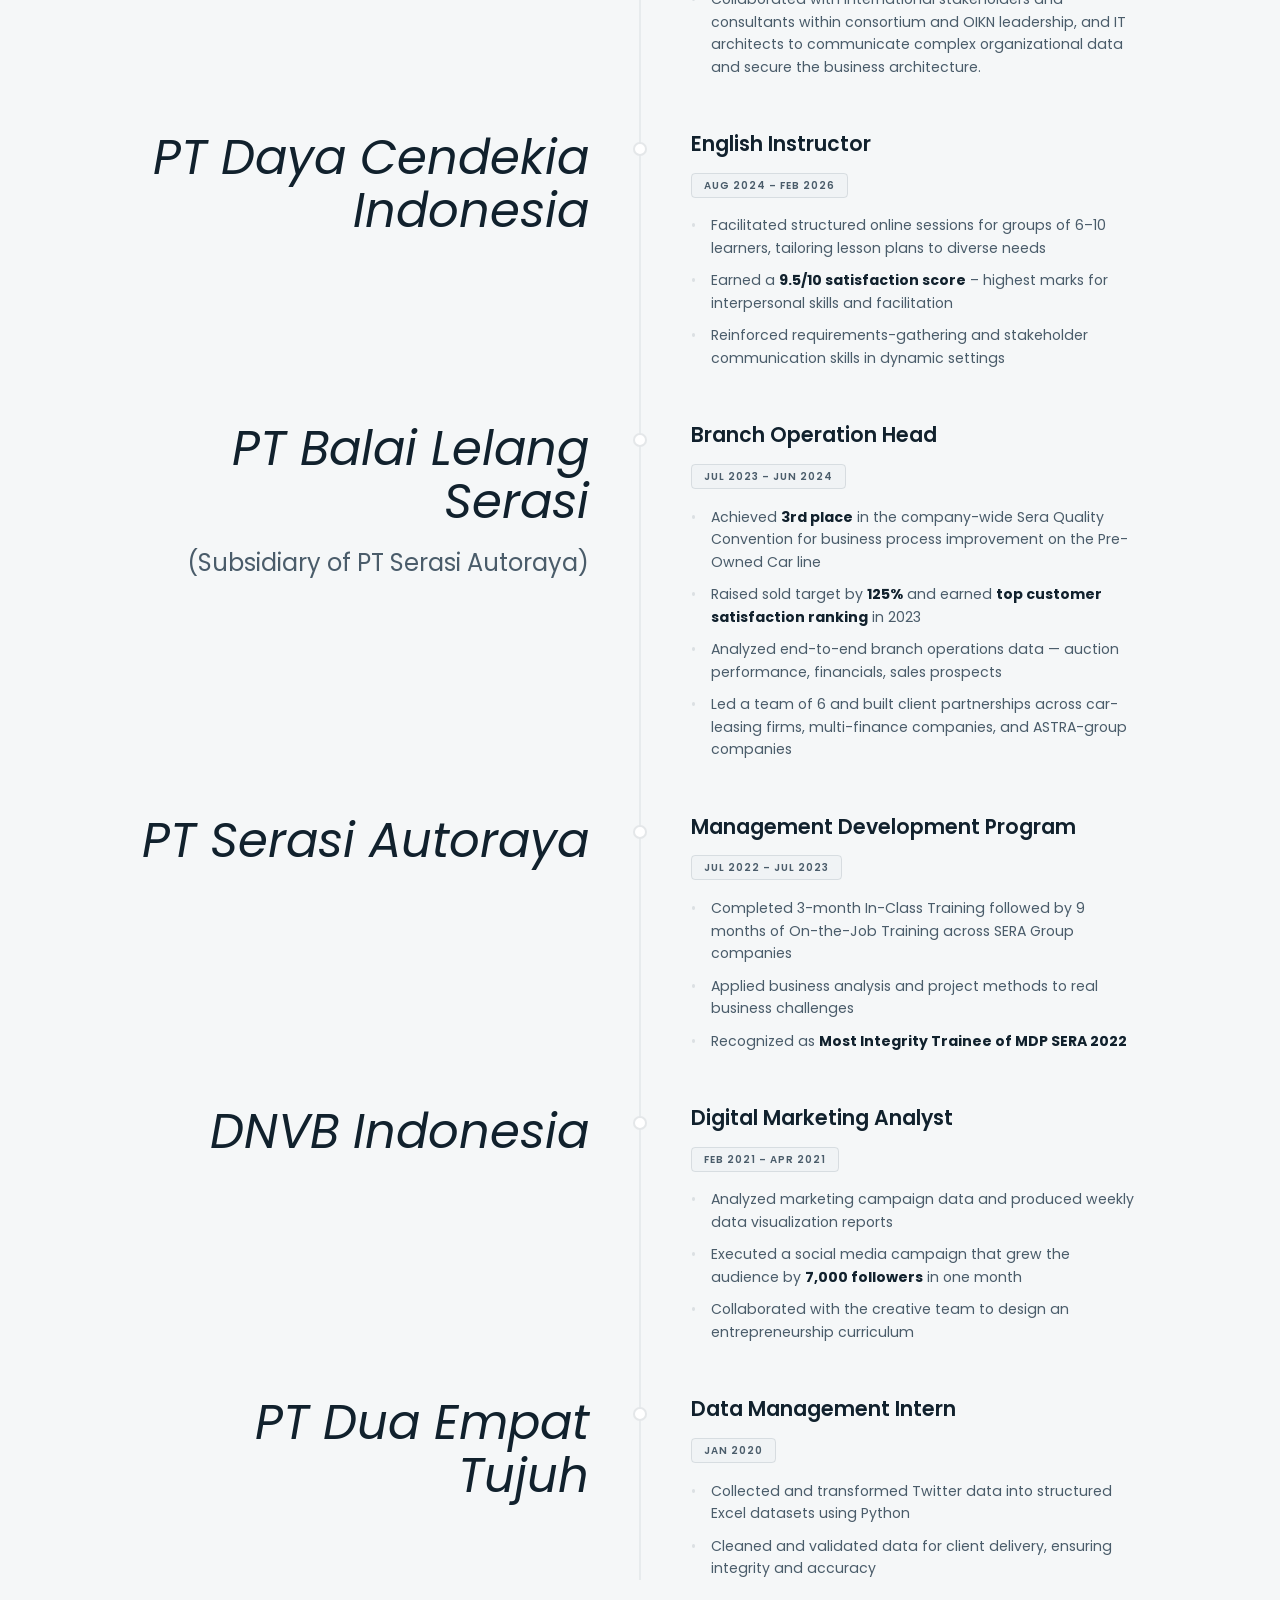
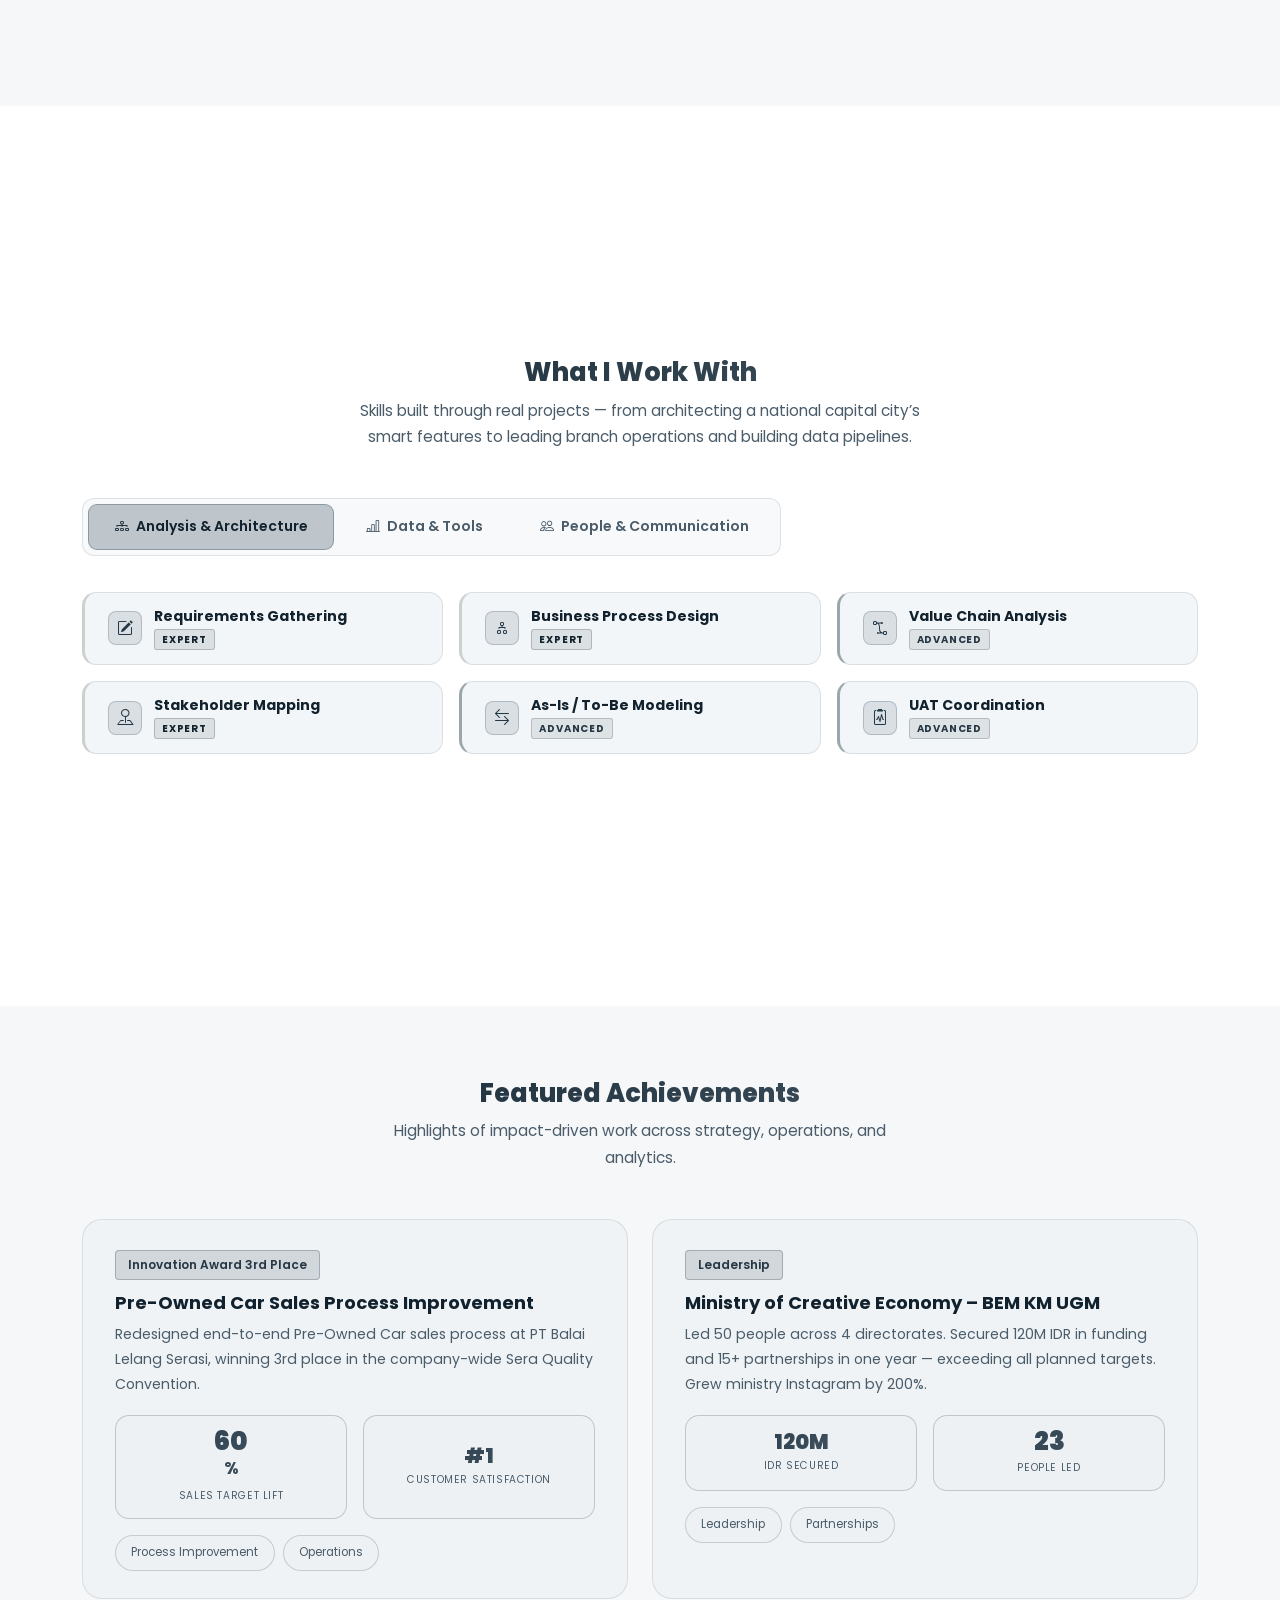
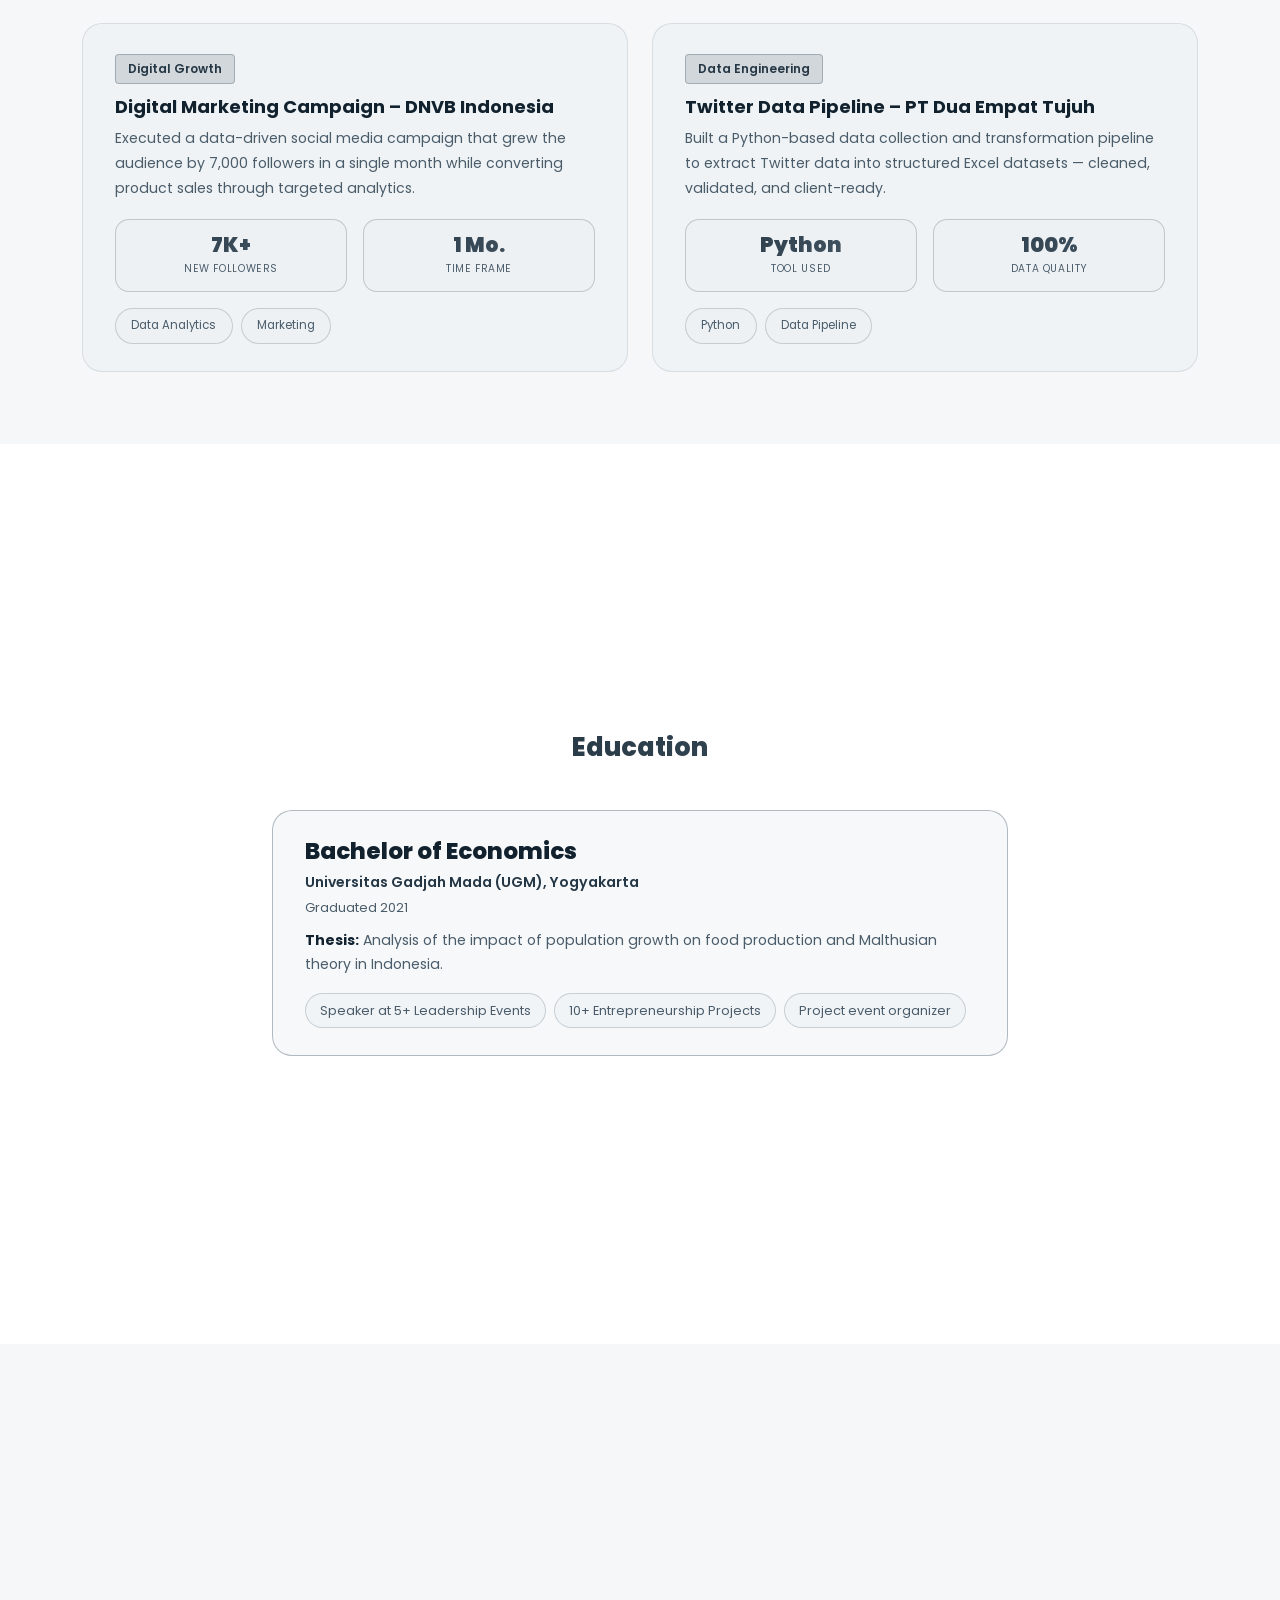
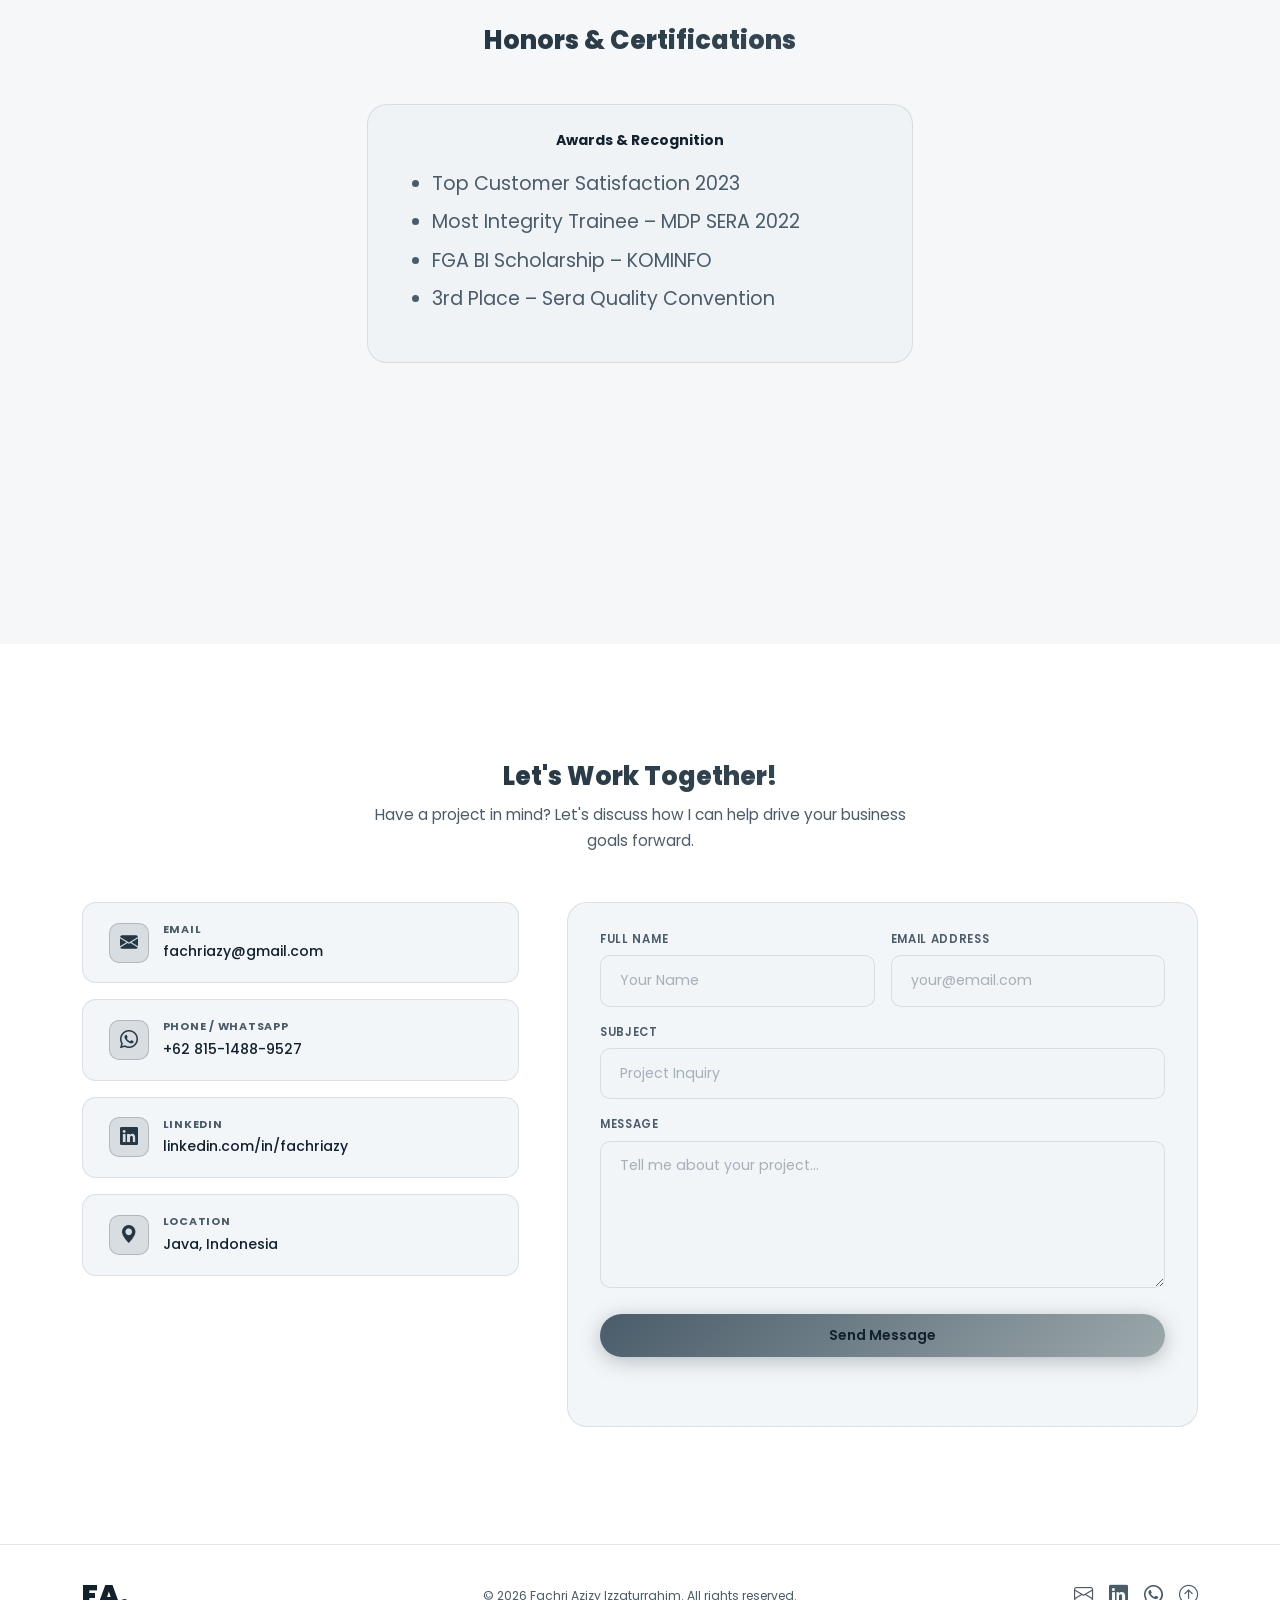
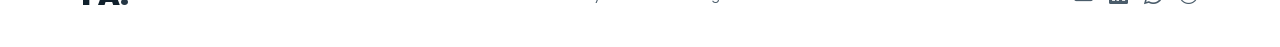
==== commit 90add742: "Update portfolio copy to reflect new CV and professional summary" ====
--- a/index.html
+++ b/index.html
@@ -71,13 +71,11 @@
           </span>
           <h1 class="hero-name mb-3">Fachri Azizy <span class="hero-name--accent">Izzaturrahim</span></h1>
           <h5 class="hero-subtitle mb-4">
-          <span id="typewriter" data-words='["I&#39;m a Business Architect.", "I love untangling complex processes.", "I&#39;m a bit of a data nerd.", "I build systems with fact not fiction."]'></span><span class="typewriter-cursor">|</span>
+          <span id="typewriter" data-words='["I build data-driven systems that solve complex business challenges.", "Adept at simplifying and optimizing complex operational workflows.", "Highly data-driven and analytical."]'></span><span class="typewriter-cursor">|</span>
           </h5>
 
           <p class="hero-desc mb-4">
-            A finance man who got nerd in tech too. With over 4 years of experience, I specialize in translating strategic goals into clear documentation, 
-            business architecture, and measurable process improvements. Currently architecting 15 smart features 
-            for Indonesia's Nusantara Capital (OIKN).
+            Bridging a foundation in business economics with deep technology technical expertise, I have over four years of experience translating strategic goals into robust business architecture and measurable process improvements. Currently, I am designing the architecture for 15 smart city features within Indonesia's Nusantara Capital (OIKN).
           </p>
 
 
@@ -111,10 +109,10 @@
     <div class="row justify-content-center" data-aos="fade-up" data-aos-delay="100">
       <div class="col-lg-8 text-start">
         <p class="mb-4 about-text">
-          I'm a <strong>Business Analyst & Architect</strong> based in Indonesia with a pretty nerdy side when it comes to technology. I enjoy digging into how systems work under the hood, especially in <strong>Business Architecture, Process Improvement, and Data Analytics</strong>.
+          Based in Indonesia, I am a <strong>Business Analyst and Architect</strong> with deep technical aptitude. I specialize in analyzing system mechanics to drive results in <strong>Business Architecture, Process Optimization, and Data Analytics</strong>.
         </p>
         <p class="about-text">
-          My background in economics and data analytics shapes how I approach problems. I'm also interested in <strong>Smart City Initiatives</strong>, inspired by how technology can support people and make everyday life a bit easier, like my work on Indonesia's Nusantara Capital (OIKN).
+          My background in economics and data analytics informs a structured, evidence-based approach to problem-solving. I am highly focused on <strong>Smart City Initiatives</strong>—utilizing technology to enhance urban efficiency and quality of life—as demonstrated by my architectural work for Indonesia's Nusantara Capital (OIKN).
         </p>
       </div>
     </div>
@@ -174,10 +172,10 @@
               <span class="tl-badge tl-badge--current">MAR 2026 – PRESENT</span>
             </div>
             <ul class="tl-bullets">
-              <li>Led a team of 6 designing business architecture for <strong>15 smart features</strong> of the Nusantara Capital Authority (OIKN)</li>
+              <li>Led 7 people designing the business architecture for <strong>15 smart features</strong> of the Nusantara Capital Authority (OIKN), covering business process design, value chain analysis, and stakeholder mapping for each feature.</li>
               <li>Conducted as-is assessments to identify capability gaps and develop target-state architectures for procurement packaging</li>
               <li>Translated OIKN's strategic goals into future-state architectural models aligning business capabilities with technology strategy</li>
-              <li>Partnered with consortium and OIKN leadership, product owners, and IT architects to secure architecture approval</li>
+              <li>Collaborated with international stakeholders and consultants within consortium and OIKN leadership, and IT architects to communicate complex organizational data and secure the business architecture.</li>
             </ul>
           </div>
         </div>
@@ -645,7 +643,7 @@
               <div class="d-flex flex-wrap gap-2 mt-3">
                 <span class="soft-pill">Speaker at 5+ Leadership Events</span>
                 <span class="soft-pill">10+ Entrepreneurship Projects</span>
-                <span class="soft-pill">Student Competition Organizer</span>
+                <span class="soft-pill">Project event organizer</span>
               </div>
             </div>
           </div>
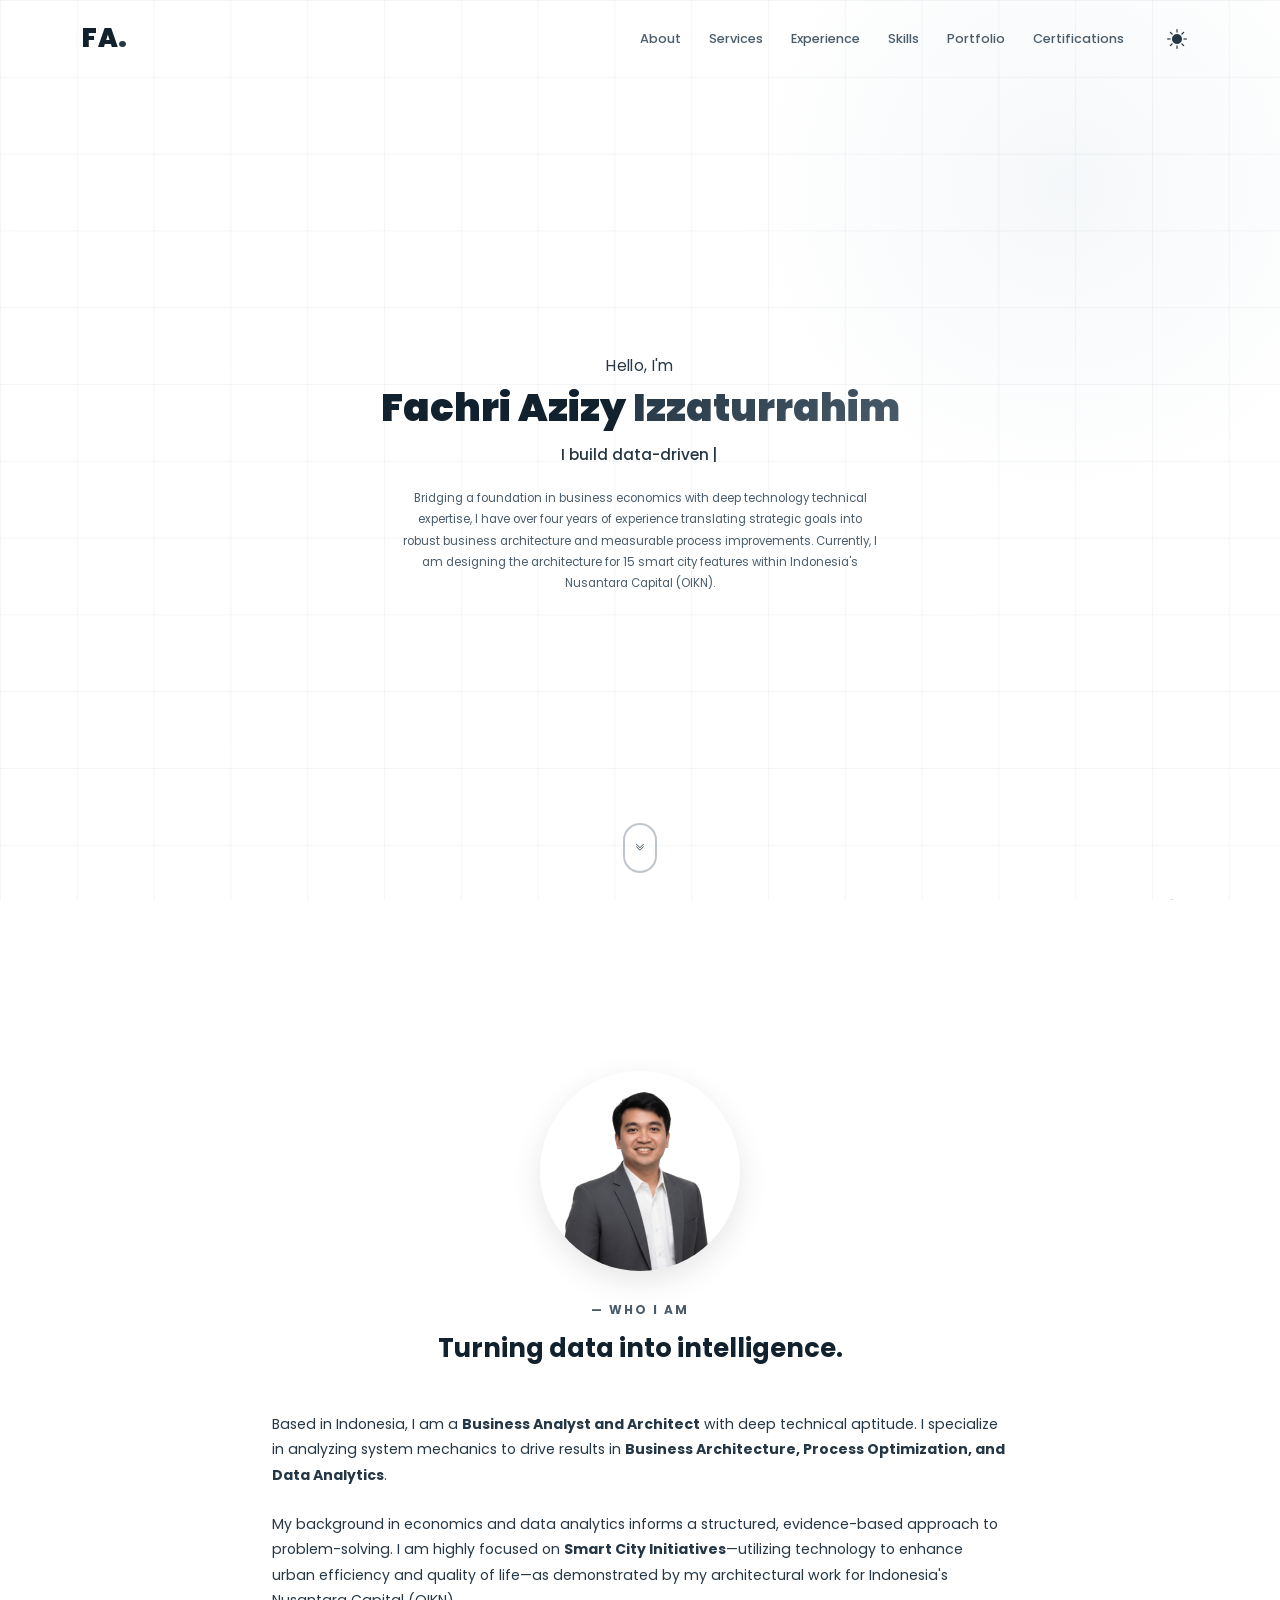
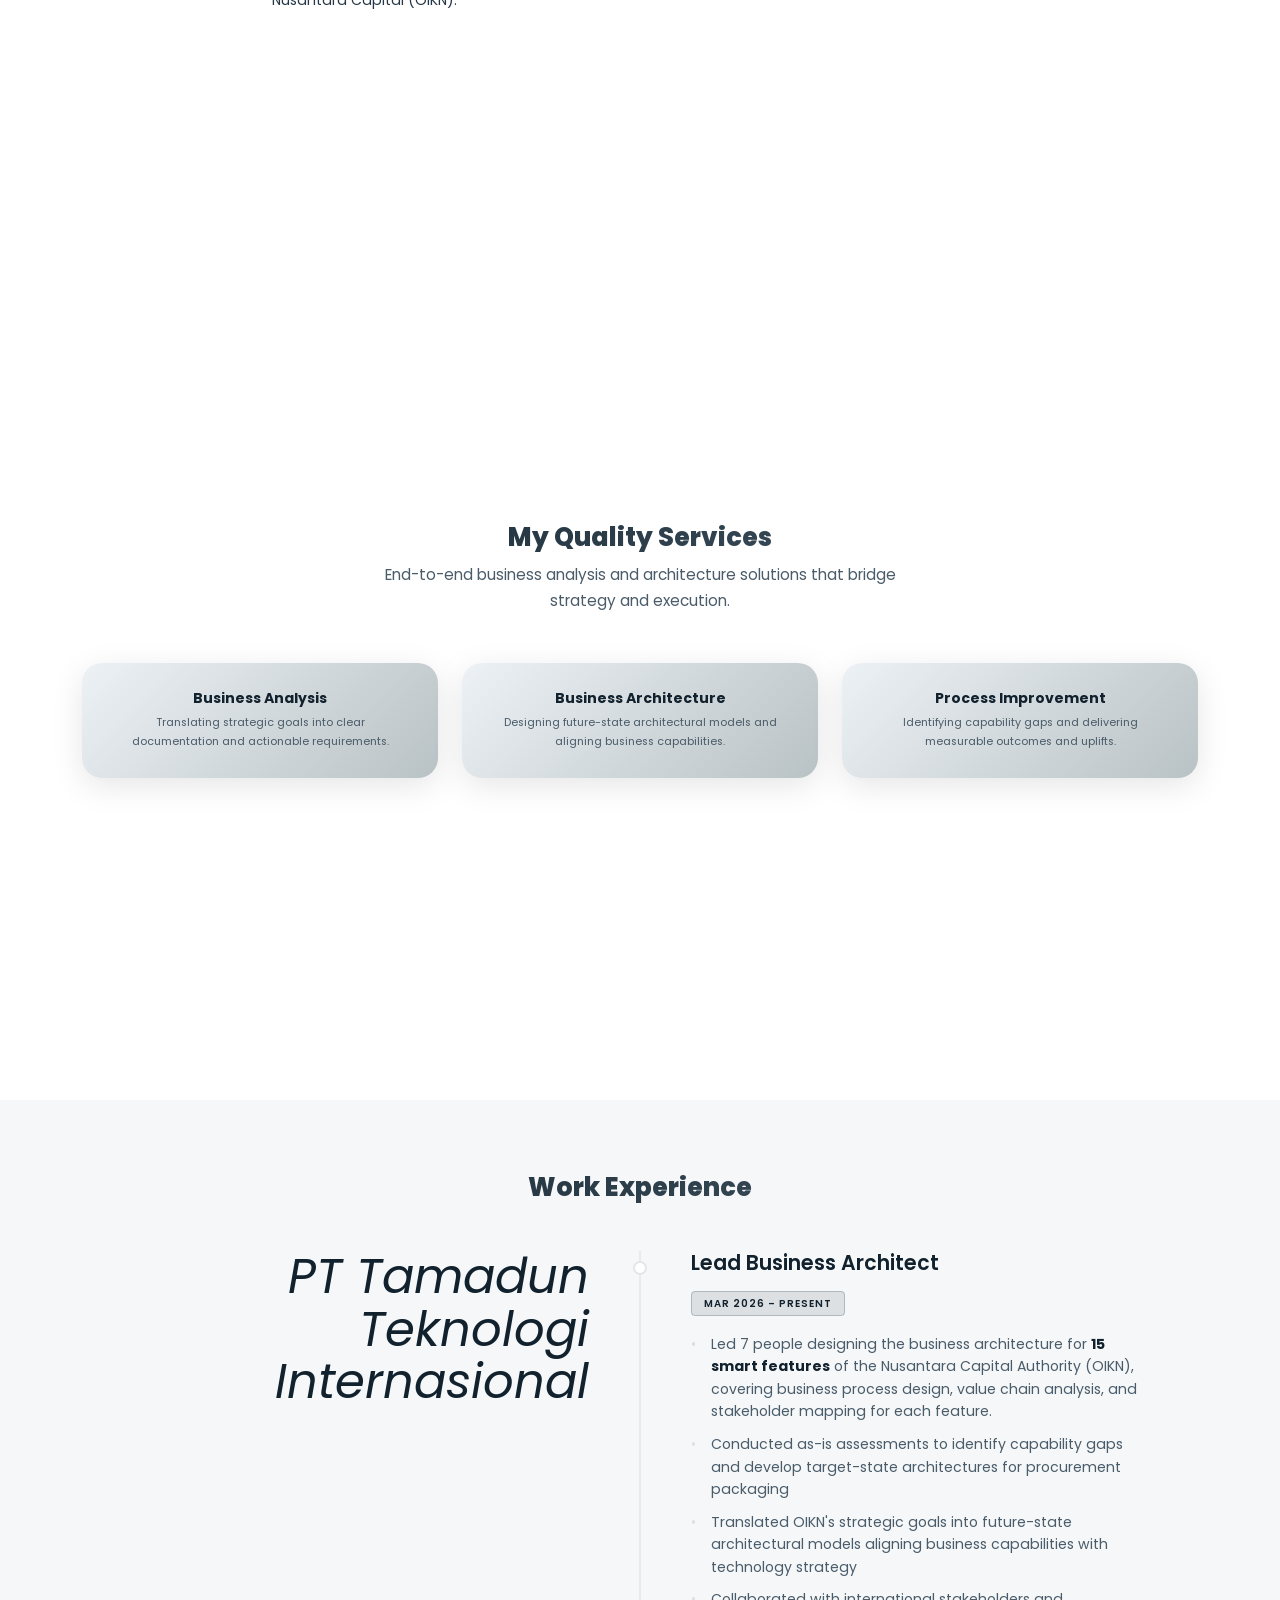
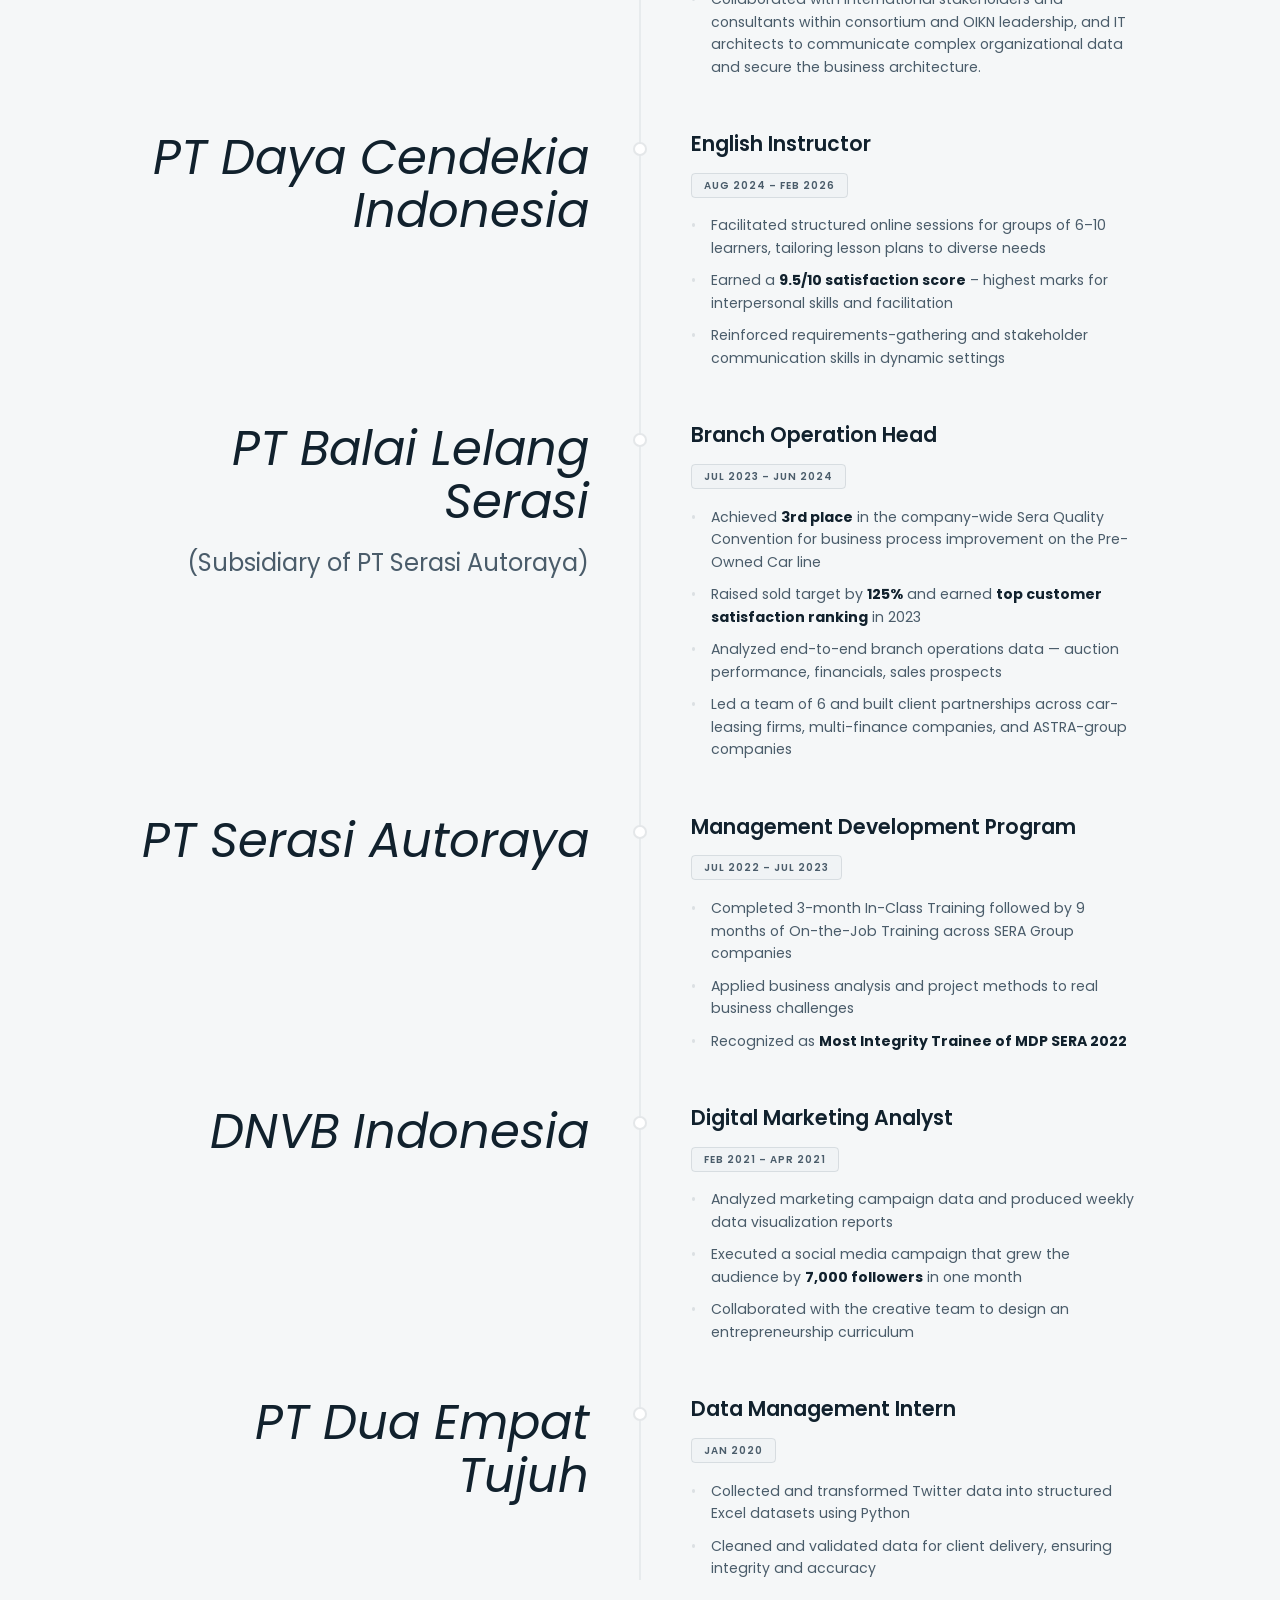
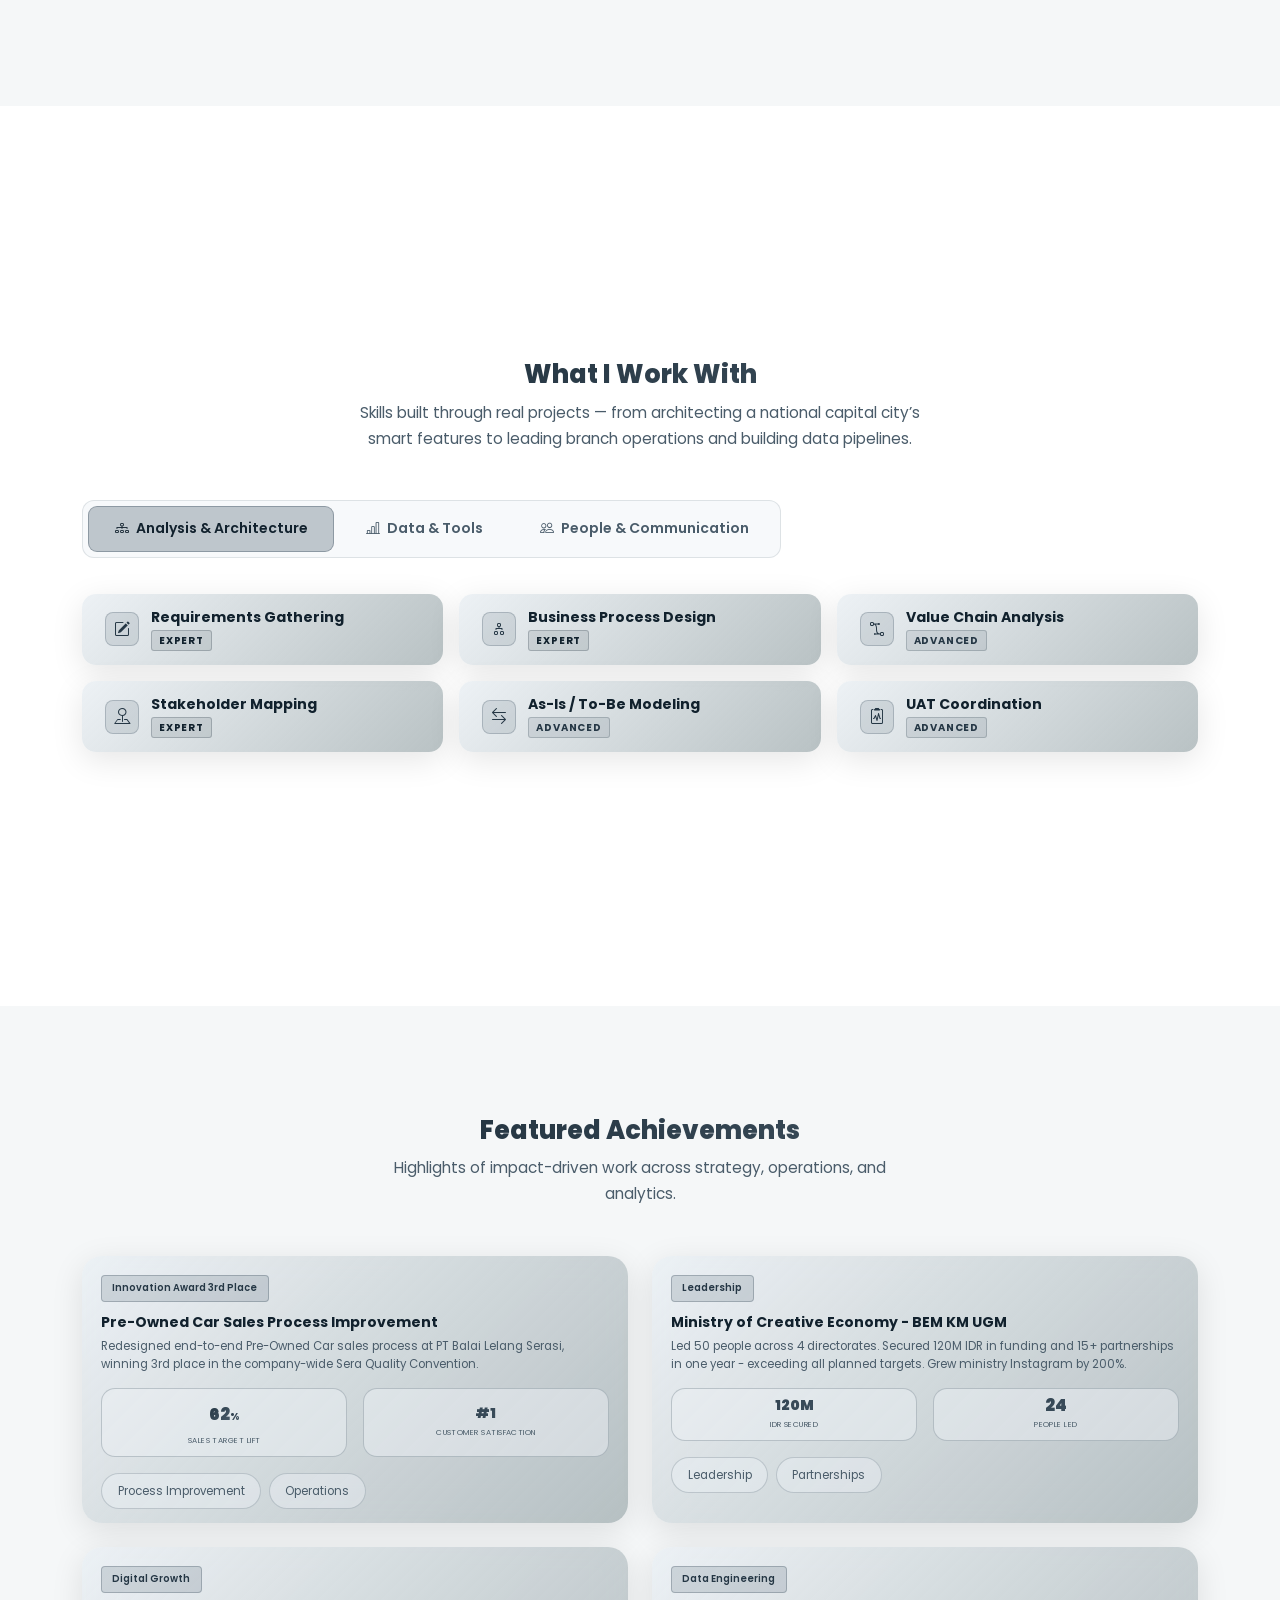
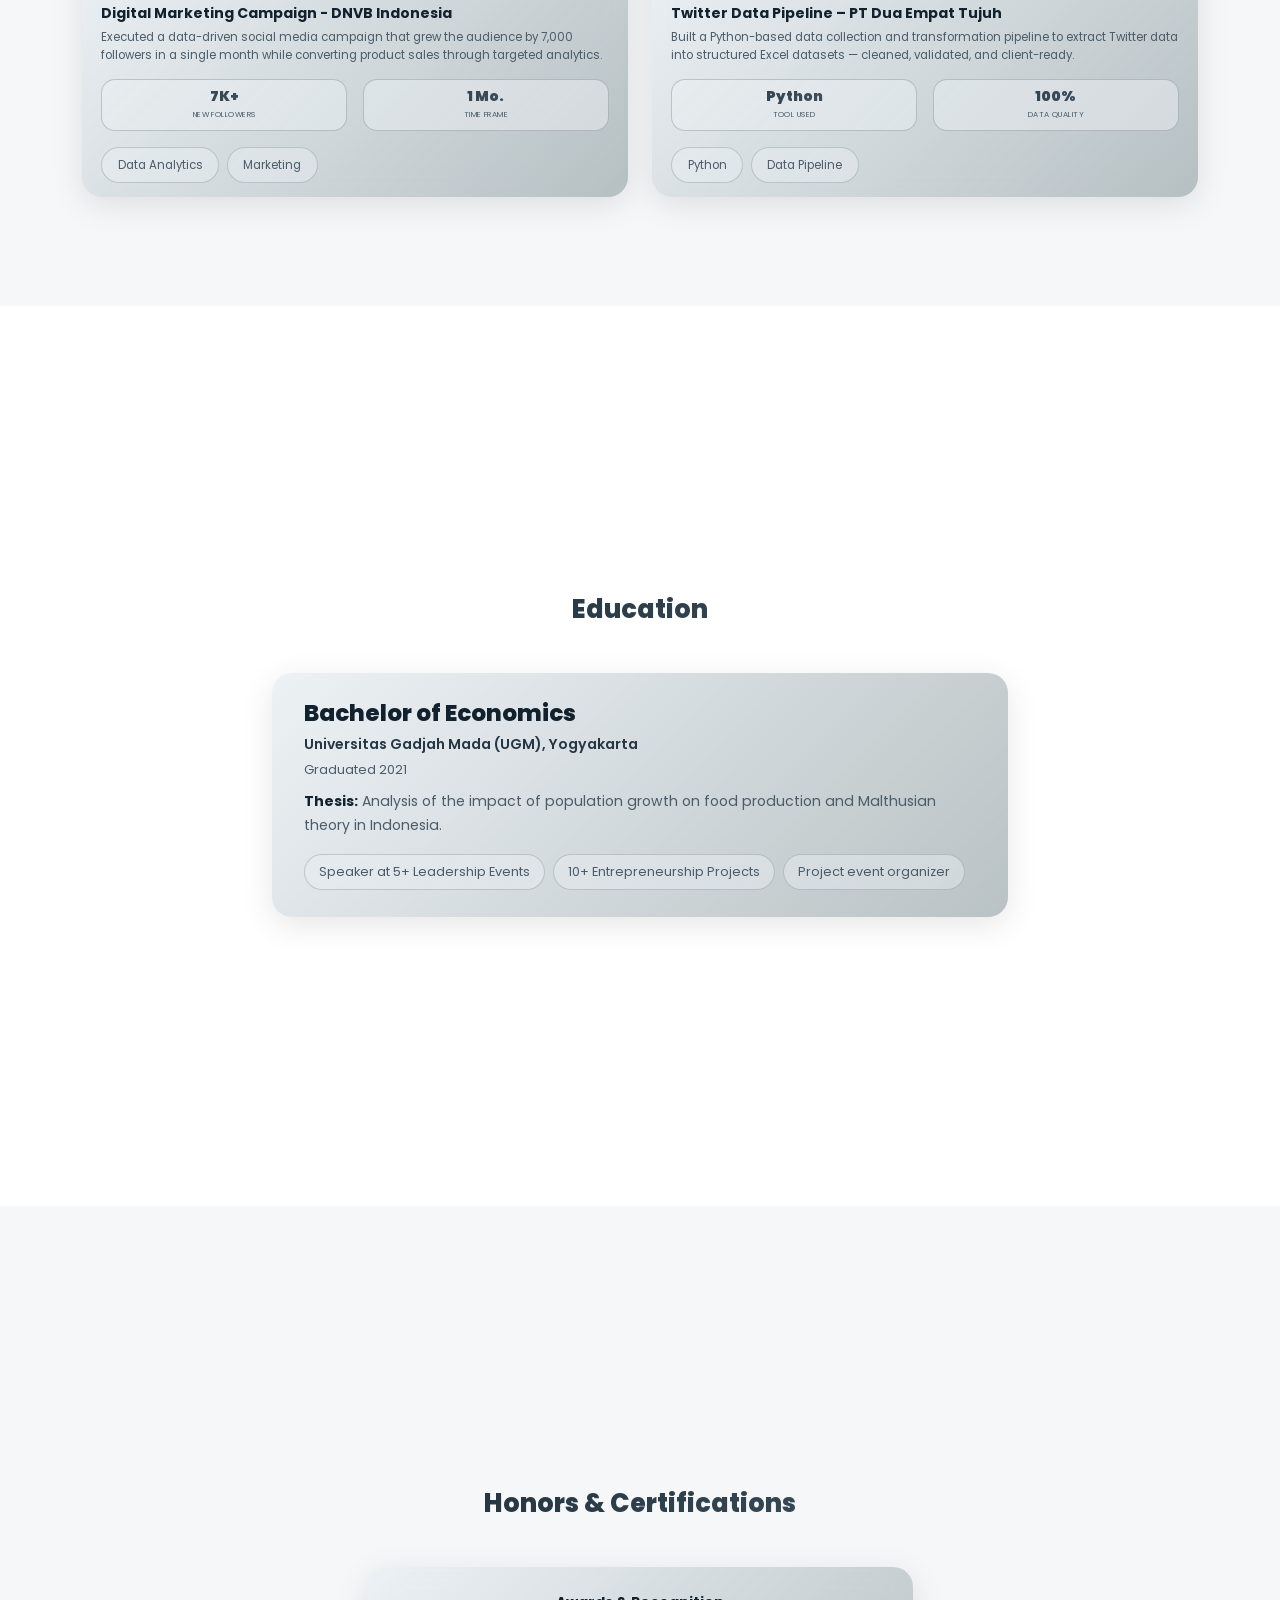
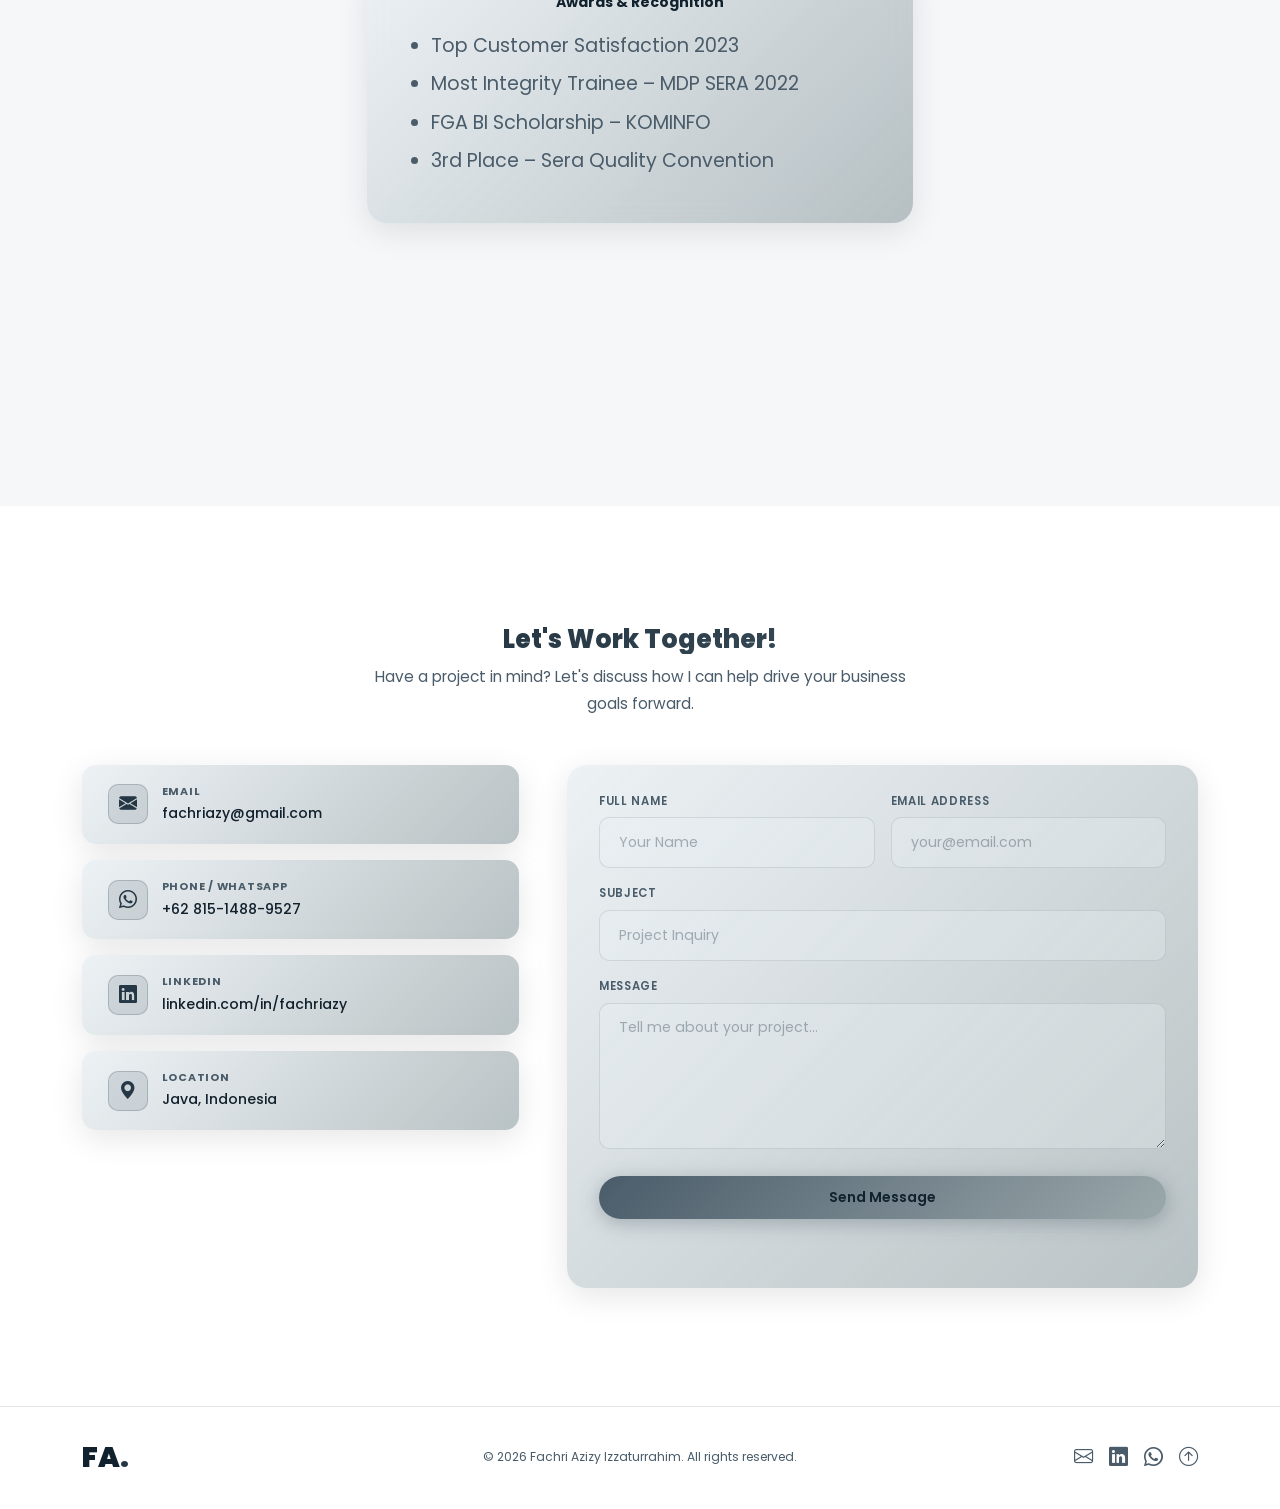
==== commit eb00a48a: "feat: implement new site styling with color and style CSS files" ====
--- a/index.html
+++ b/index.html
@@ -24,8 +24,6 @@
     <link rel="stylesheet" href="static/css/style.css" />
 </head>
 <body data-bs-spy="scroll" data-bs-target="#mainNav" data-bs-offset="80">
-
-
   <nav class="navbar navbar-expand-lg fixed-top" id="mainNav">
     <div class="container">
       <a class="navbar-brand fw-black" href="#hero">FA<span class="text-purple">.</span></a>
@@ -40,7 +38,6 @@
       </div>
       <div class="collapse navbar-collapse" id="navContent">
         <ul class="navbar-nav ms-auto align-items-lg-center gap-lg-1 mb-2 mb-lg-0">
-
           <li class="nav-item"><a class="nav-link" href="#about">About</a></li>
           <li class="nav-item"><a class="nav-link" href="#services">Services</a></li>
           <li class="nav-item"><a class="nav-link" href="#experience">Experience</a></li>
@@ -63,7 +60,6 @@
     <div class="hero-grid-bg"></div>
     <div class="container position-relative">
       <div class="row align-items-center g-5">
-
         <!-- Left: Text -->
         <div class="col-12 hero-text-col text-center d-flex flex-column align-items-center" data-aos="fade-up">
           <span class="hero-greeting d-block mb-2">
@@ -73,16 +69,10 @@
           <h5 class="hero-subtitle mb-4">
           <span id="typewriter" data-words='["I build data-driven systems that solve complex business challenges.", "Adept at simplifying and optimizing complex operational workflows.", "Highly data-driven and analytical."]'></span><span class="typewriter-cursor">|</span>
           </h5>
-
           <p class="hero-desc mb-4">
             Bridging a foundation in business economics with deep technology technical expertise, I have over four years of experience translating strategic goals into robust business architecture and measurable process improvements. Currently, I am designing the architecture for 15 smart city features within Indonesia's Nusantara Capital (OIKN).
           </p>
-
-
-        </div>
-
-        </div>
-
+        </div>
       </div>
     </div>
 
@@ -460,7 +450,7 @@
               <div class="sk-card-head">
                 <div class="sk-icon"><i class="bi bi-translate"></i></div>
                 <div class="sk-level-wrap">
-                  <span class="sk-name">English &mdash; IELTS C1</span>
+                  <span class="sk-name">English - IELTS C1</span>
                   <span class="sk-level sk-level--expert">Certified</span>
                 </div>
               </div></div>
@@ -528,7 +518,7 @@
             <div class="row g-3 mb-3">
               <div class="col-6">
                 <div class="pf-metric-card">
-                  <span class="pf-num" data-target="125">0</span><span class="pf-unit">%</span>
+                  <div><span class="pf-num" data-target="125">0</span><span class="pf-unit">%</span></div>
                   <span class="pf-label">Sales Target Lift</span>
                 </div>
               </div>
@@ -548,8 +538,8 @@
         <div class="col-md-6" data-aos="fade-up" style="transition-delay:.2s">
           <div class="portfolio-card h-100" id="pf3">
             <span class="pf-badge">Leadership</span>
-            <h3 class="pf-title">Ministry of Creative Economy – BEM KM UGM</h3>
-            <p class="pf-text">Led 50 people across 4 directorates. Secured 120M IDR in funding and 15+ partnerships in one year — exceeding all planned targets. Grew ministry Instagram by 200%.</p>
+            <h3 class="pf-title">Ministry of Creative Economy - BEM KM UGM</h3>
+            <p class="pf-text">Led 50 people across 4 directorates. Secured 120M IDR in funding and 15+ partnerships in one year - exceeding all planned targets. Grew ministry Instagram by 200%.</p>
             <div class="row g-3 mb-3">
               <div class="col-6">
                 <div class="pf-metric-card">
@@ -573,7 +563,7 @@
         <div class="col-md-6" data-aos="fade-up" style="transition-delay:.3s">
           <div class="portfolio-card h-100" id="pf4">
             <span class="pf-badge">Digital Growth</span>
-            <h3 class="pf-title">Digital Marketing Campaign – DNVB Indonesia</h3>
+            <h3 class="pf-title">Digital Marketing Campaign - DNVB Indonesia</h3>
             <p class="pf-text">Executed a data-driven social media campaign that grew the audience by 7,000 followers in a single month while converting product sales through targeted analytics.</p>
             <div class="row g-3 mb-3">
               <div class="col-6">
--- a/static/css/color.css
+++ b/static/css/color.css
@@ -35,6 +35,7 @@
   --g-primary:   linear-gradient(135deg, #4A5C6A 0%, #253745 55%, #11212D 100%);
   --g-accent:    linear-gradient(135deg, #9BA8AB 0%, #4A5C6A 100%);
   --g-text:      linear-gradient(135deg, #CCD0CF 0%, #9BA8AB 100%);
+  --g-glass:     linear-gradient(135deg, rgba(74, 92, 106, 0.8) 0%, rgba(17, 33, 45, 0.9) 100%);
 
   /* ── Skill card proficiency border colours ───────────── */
   --c-skill-expert:    #CCD0CF;
@@ -91,6 +92,7 @@
   --g-primary:   linear-gradient(135deg, #4A5C6A 0%, #9BA8AB 100%);
   --g-accent:    linear-gradient(135deg, #253745 0%, #4A5C6A 100%);
   --g-text:      linear-gradient(135deg, #11212D 0%, #4A5C6A 100%);
+  --g-glass:     linear-gradient(135deg, rgba(235, 240, 244, 0.9) 0%, rgba(155, 168, 171, 0.7) 100%);
 
   --rgb-bg:        255, 255, 255;
   --rgb-bg2:       245, 247, 248;
--- a/static/css/style.css
+++ b/static/css/style.css
@@ -78,7 +78,7 @@
 .btn-purple-outline {
   background: transparent;
   color: var(--c-accent-l);
-  border: 1.5px solid var(--c-accent);
+  border: none;
   border-radius: 50px;
   font-family: var(--f-display);
   font-weight: 600;
@@ -721,7 +721,7 @@
   background: var(--c-surface);
   border: 1px solid var(--c-border);
   border-radius: var(--r-lg);
-  padding: 3vh 2.5vw;
+  padding: 1.5vh 1.5vw;
   transition: border-color var(--ease), transform var(--ease), box-shadow var(--ease);
   position: relative;
   overflow: hidden;
@@ -748,11 +748,11 @@
 .pf-badge {
   display: inline-flex;
   align-items: center;
-  padding: 4px 12px;
+  padding: 0.5vh 0.8vw;
   background: rgba(var(--rgb-accent),0.18);
   border: 1px solid rgba(var(--rgb-accent),0.35);
   border-radius: 4px;
-  font-size: clamp(12px, 0.9vw, 14px);
+  font-size: 0.75vw;
   color: var(--c-accent-l);
   font-weight: 600;
   margin-bottom: 12px;
@@ -760,24 +760,24 @@
 }
 .pf-title {
   font-family: var(--f-display);
-  font-size: clamp(18px, 1.4vw, 26px);
+  font-size: 1.1vw;
   font-weight: 700;
   color: var(--c-white);
-  margin-bottom: 8px;
+  margin-bottom: 6px;
   position: relative;
 }
 .pf-text {
   color: var(--c-muted);
-  font-size: clamp(14px, 1.1vw, 18px);
-  line-height: 1.78;
-  margin-bottom: 18px;
+  font-size: 0.9vw;
+  line-height: 1.6;
+  margin-bottom: 14px;
   position: relative;
 }
 .pf-metric-card {
   background: rgba(var(--rgb-surface),0.5);
   border: 1px solid rgba(var(--rgb-accent),0.28);
   border-radius: var(--r);
-  padding: 1.5vh 1vw;
+  padding: 1vh 1vw;
   text-align: center;
   transition: var(--ease);
   height: 100%;
@@ -789,7 +789,7 @@
 .pf-num {
   display: inline-block;
   font-family: var(--f-display);
-  font-size: 2vw;
+  font-size: 1.3vw;
   font-weight: 900;
   background: var(--g-accent);
   -webkit-background-clip: text;
@@ -799,7 +799,7 @@
 }
 .pf-unit {
   font-family: var(--f-display);
-  font-size: 1.3vw;
+  font-size: 0.8vw;
   font-weight: 700;
   background: var(--g-accent);
   -webkit-background-clip: text;
@@ -809,7 +809,7 @@
 .pf-num-text {
   display: block;
   font-family: var(--f-display);
-  font-size: 1.6vw;
+  font-size: 1.1vw;
   font-weight: 900;
   background: var(--g-accent);
   -webkit-background-clip: text;
@@ -819,7 +819,7 @@
 }
 .pf-label {
   display: block;
-  font-size: 0.8vw;
+  font-size: 0.6vw;
   color: var(--c-muted);
   text-transform: uppercase;
   letter-spacing: 0.06em;
@@ -992,6 +992,32 @@
   line-height: 1.8;
 }
 
+/* ── LIQUID GLASS EFFECT FOR ALL CARDS ── */
+.glass-card, .service-card, .portfolio-card, .sk-card, .cert-card, .contact-info-card {
+  background: var(--g-glass) !important;
+  backdrop-filter: blur(16px) saturate(180%) !important;
+  -webkit-backdrop-filter: blur(16px) saturate(180%) !important;
+  border: none !important;
+  box-shadow: 0 8px 32px 0 rgba(0, 0, 0, 0.25) !important;
+}
+
+[data-theme="light"] .glass-card, [data-theme="light"] .service-card, [data-theme="light"] .portfolio-card, [data-theme="light"] .sk-card, [data-theme="light"] .cert-card, [data-theme="light"] .contact-info-card {
+  background: var(--g-glass) !important;
+  border: none !important;
+  box-shadow: 0 8px 32px 0 rgba(0, 0, 0, 0.1) !important;
+}
+
+.glass-card:hover, .service-card:hover, .portfolio-card:hover, .sk-card:hover, .cert-card:hover, .contact-info-card:hover {
+  border: none !important;
+  box-shadow: 0 12px 40px 0 rgba(0, 0, 0, 0.4) !important;
+  transform: translateY(-4px) !important;
+}
+
+[data-theme="light"] .glass-card:hover, [data-theme="light"] .service-card:hover, [data-theme="light"] .portfolio-card:hover, [data-theme="light"] .sk-card:hover, [data-theme="light"] .cert-card:hover, [data-theme="light"] .contact-info-card:hover {
+  border: none !important;
+  box-shadow: 0 12px 40px 0 rgba(0, 0, 0, 0.2) !important;
+}
+
 .site-footer {
   background: var(--c-bg);
   border-top: 1px solid var(--c-border);
@@ -1138,16 +1164,17 @@
   .footer-copy, .footer-link { font-size: 3.5vw; }
 
   /* Card paddings for mobile */
-  .glass-card, .service-card, .portfolio-card { padding: 4vh 6vw; }
+  .glass-card, .service-card { padding: 4vh 6vw; }
+  .portfolio-card { padding: 3vh 4vw; }
   .sk-card { padding: 2.5vh 5vw; }
   .cert-card, .contact-info-card { padding: 3vh 5vw; }
-  .pf-metric-card { padding: 2vh 3vw; }
-}
-
-
-
-
-
-
-
-
+  .pf-metric-card { padding: 1.5vh 2vw; }
+}
+
+
+
+
+
+
+
+
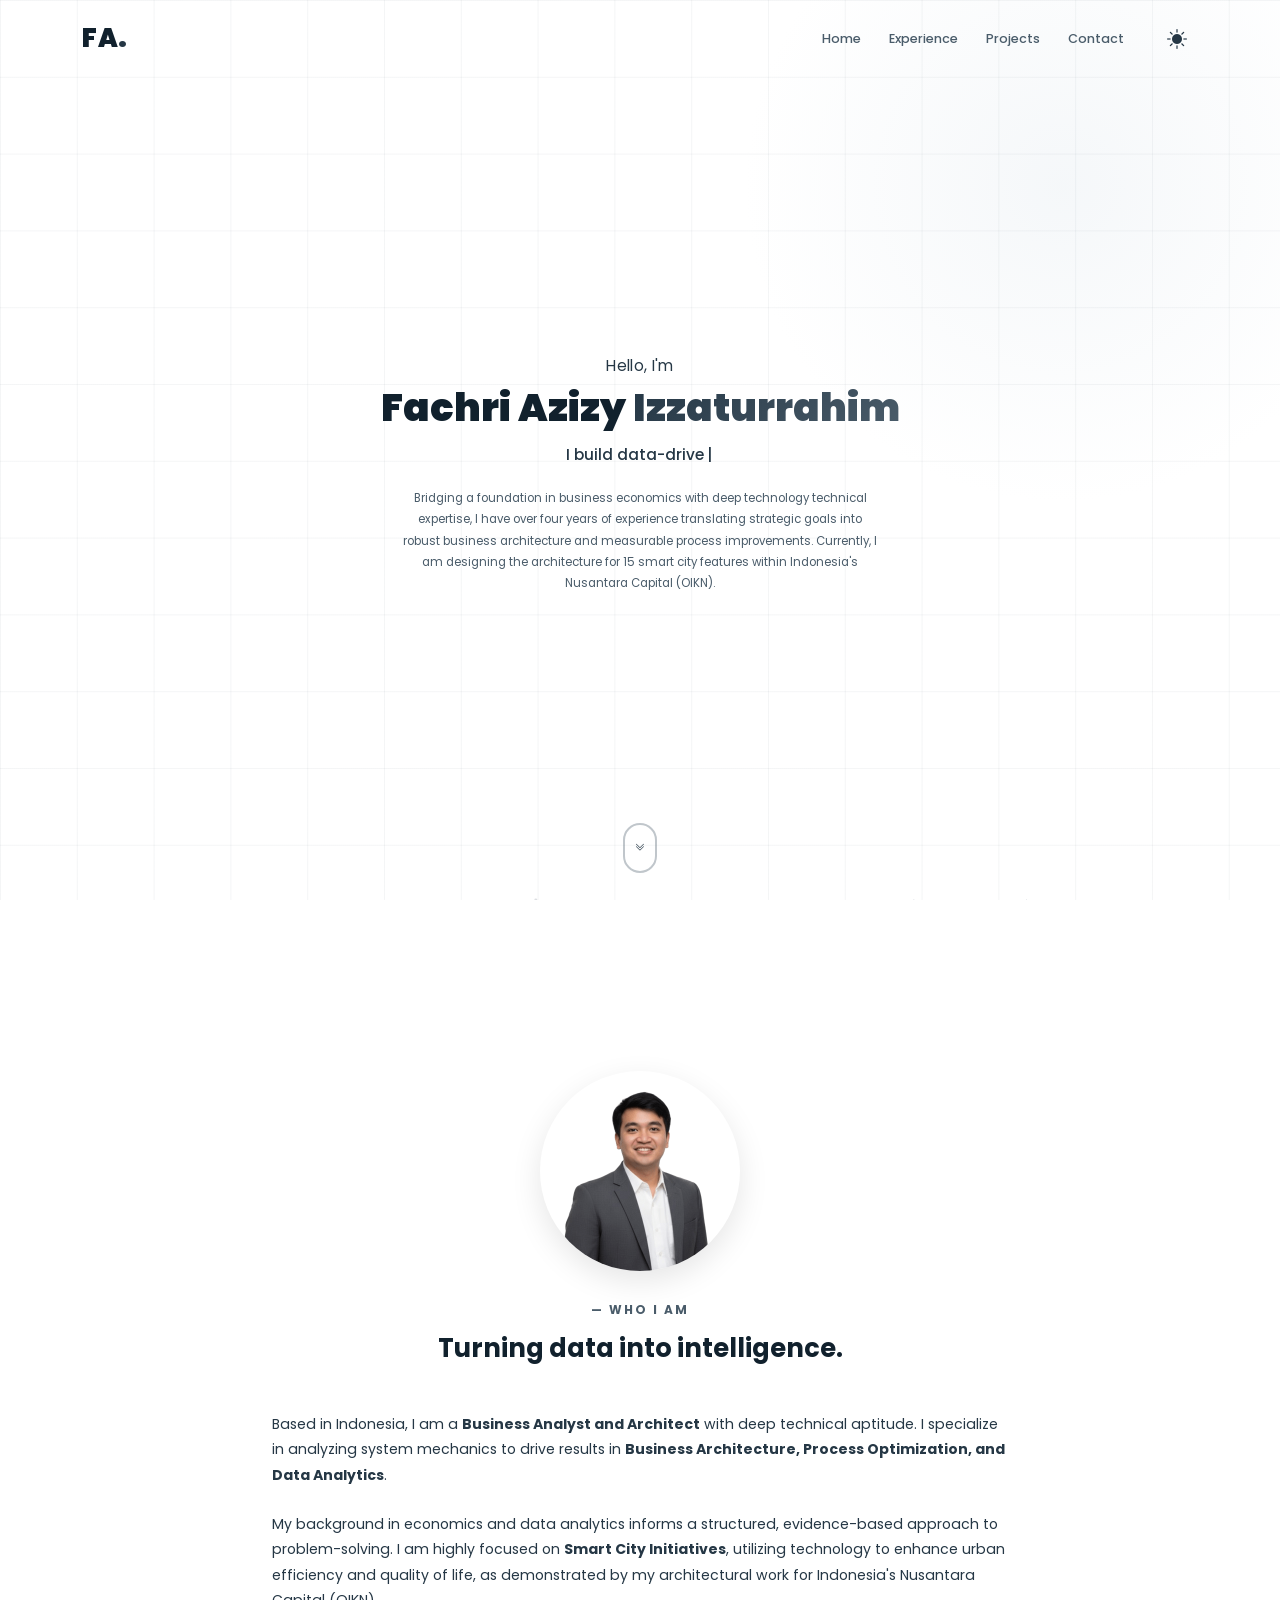
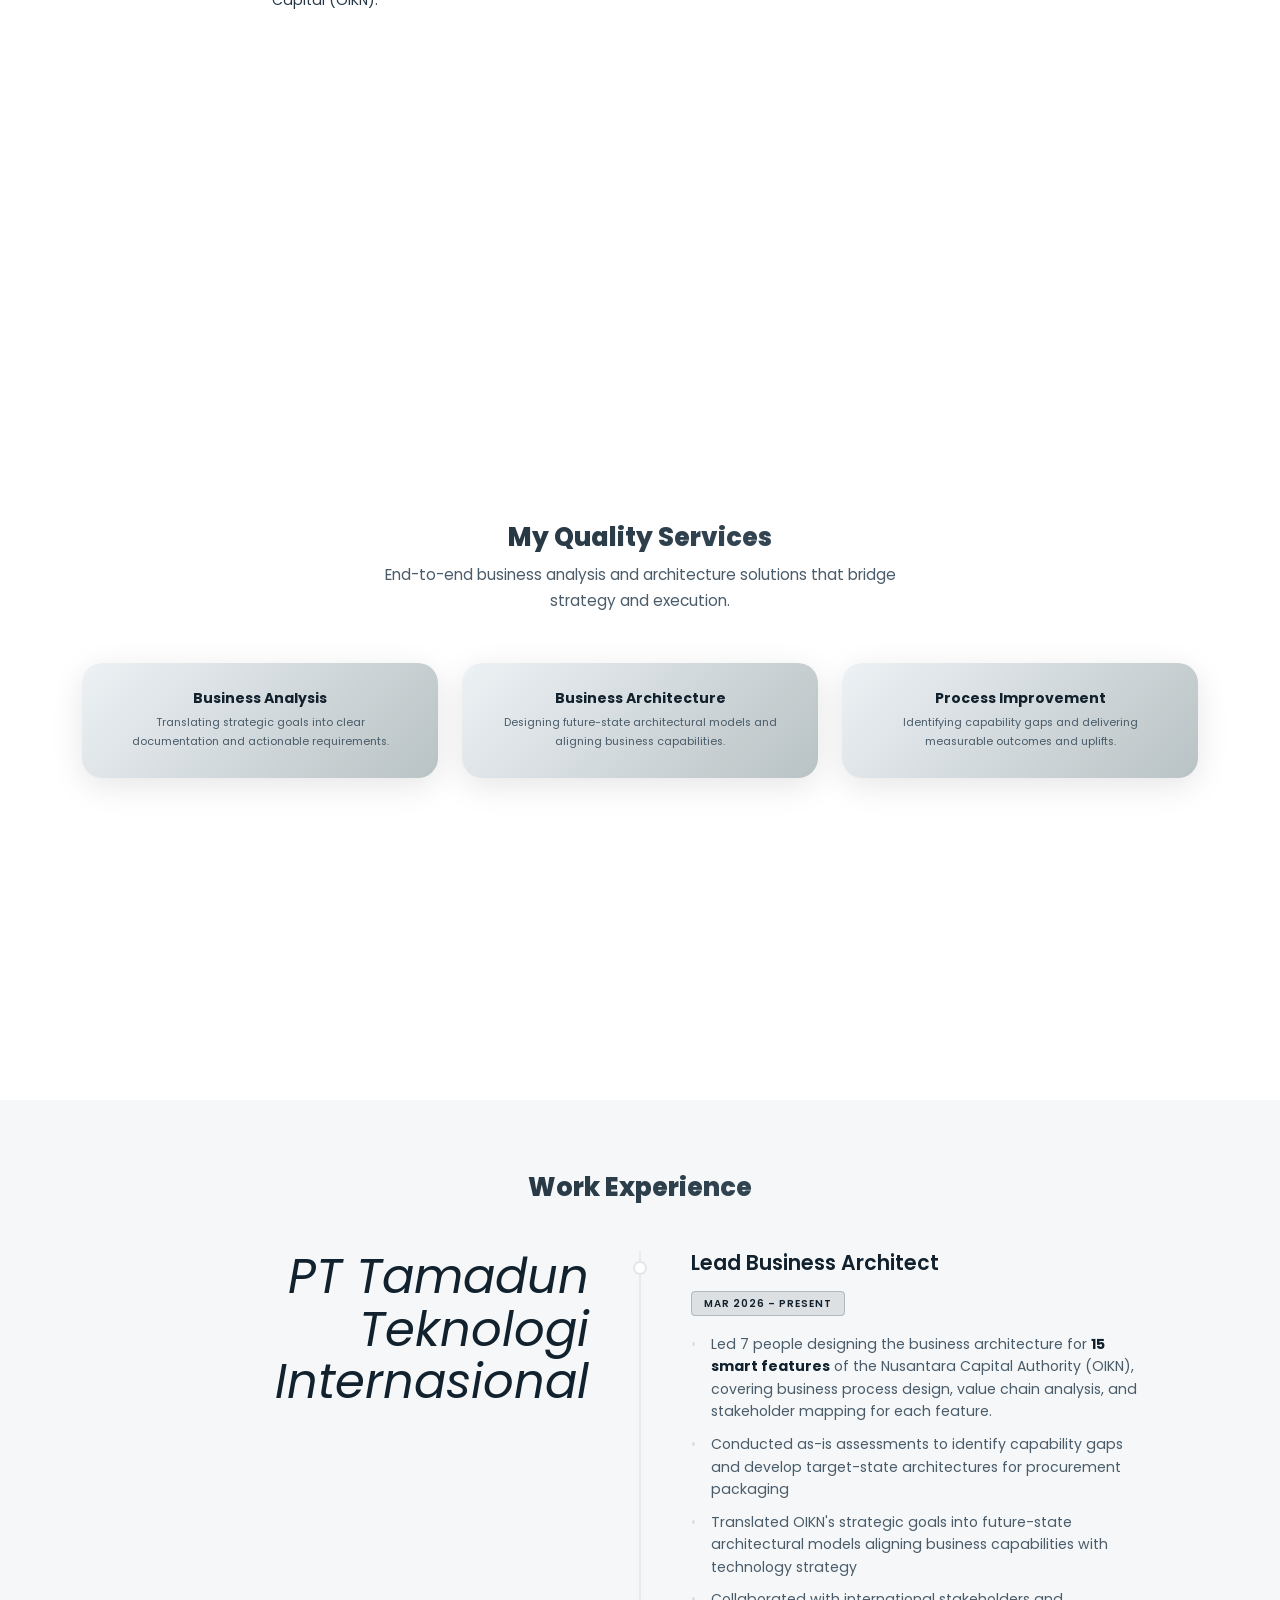
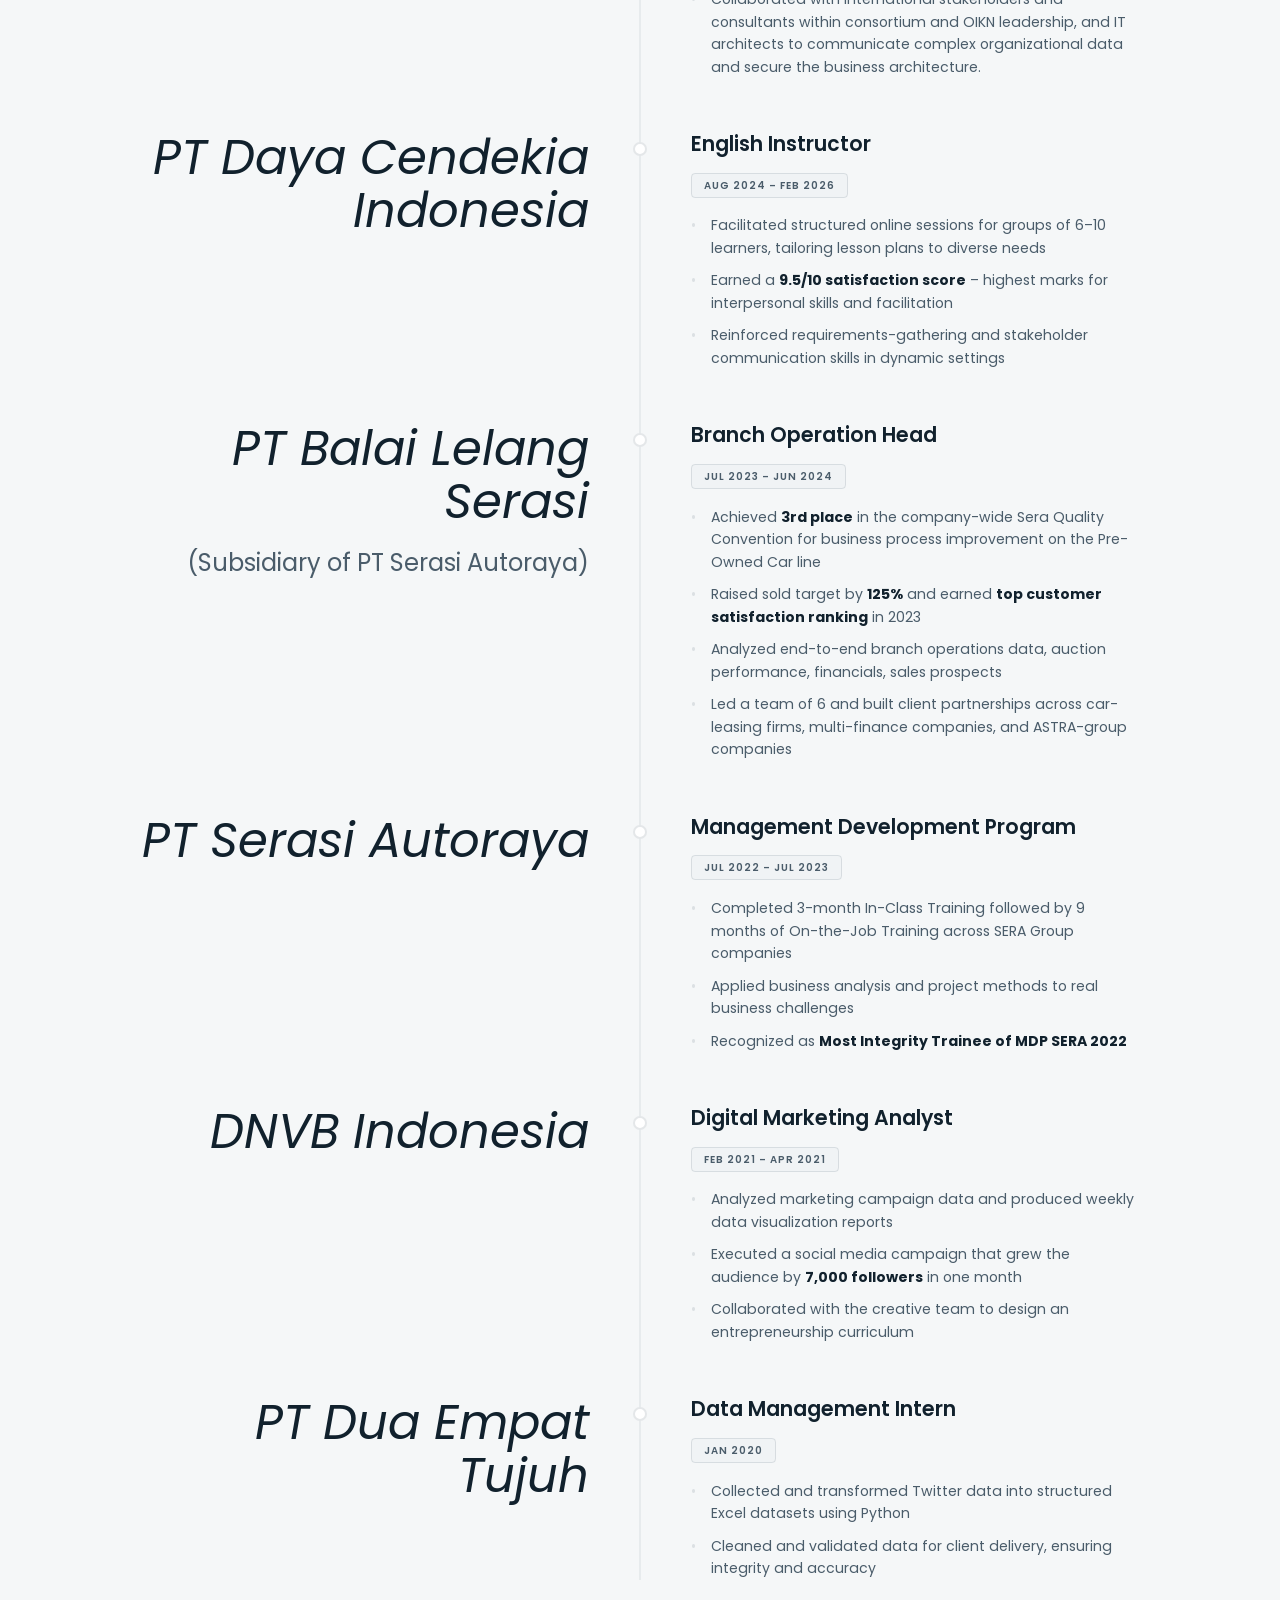
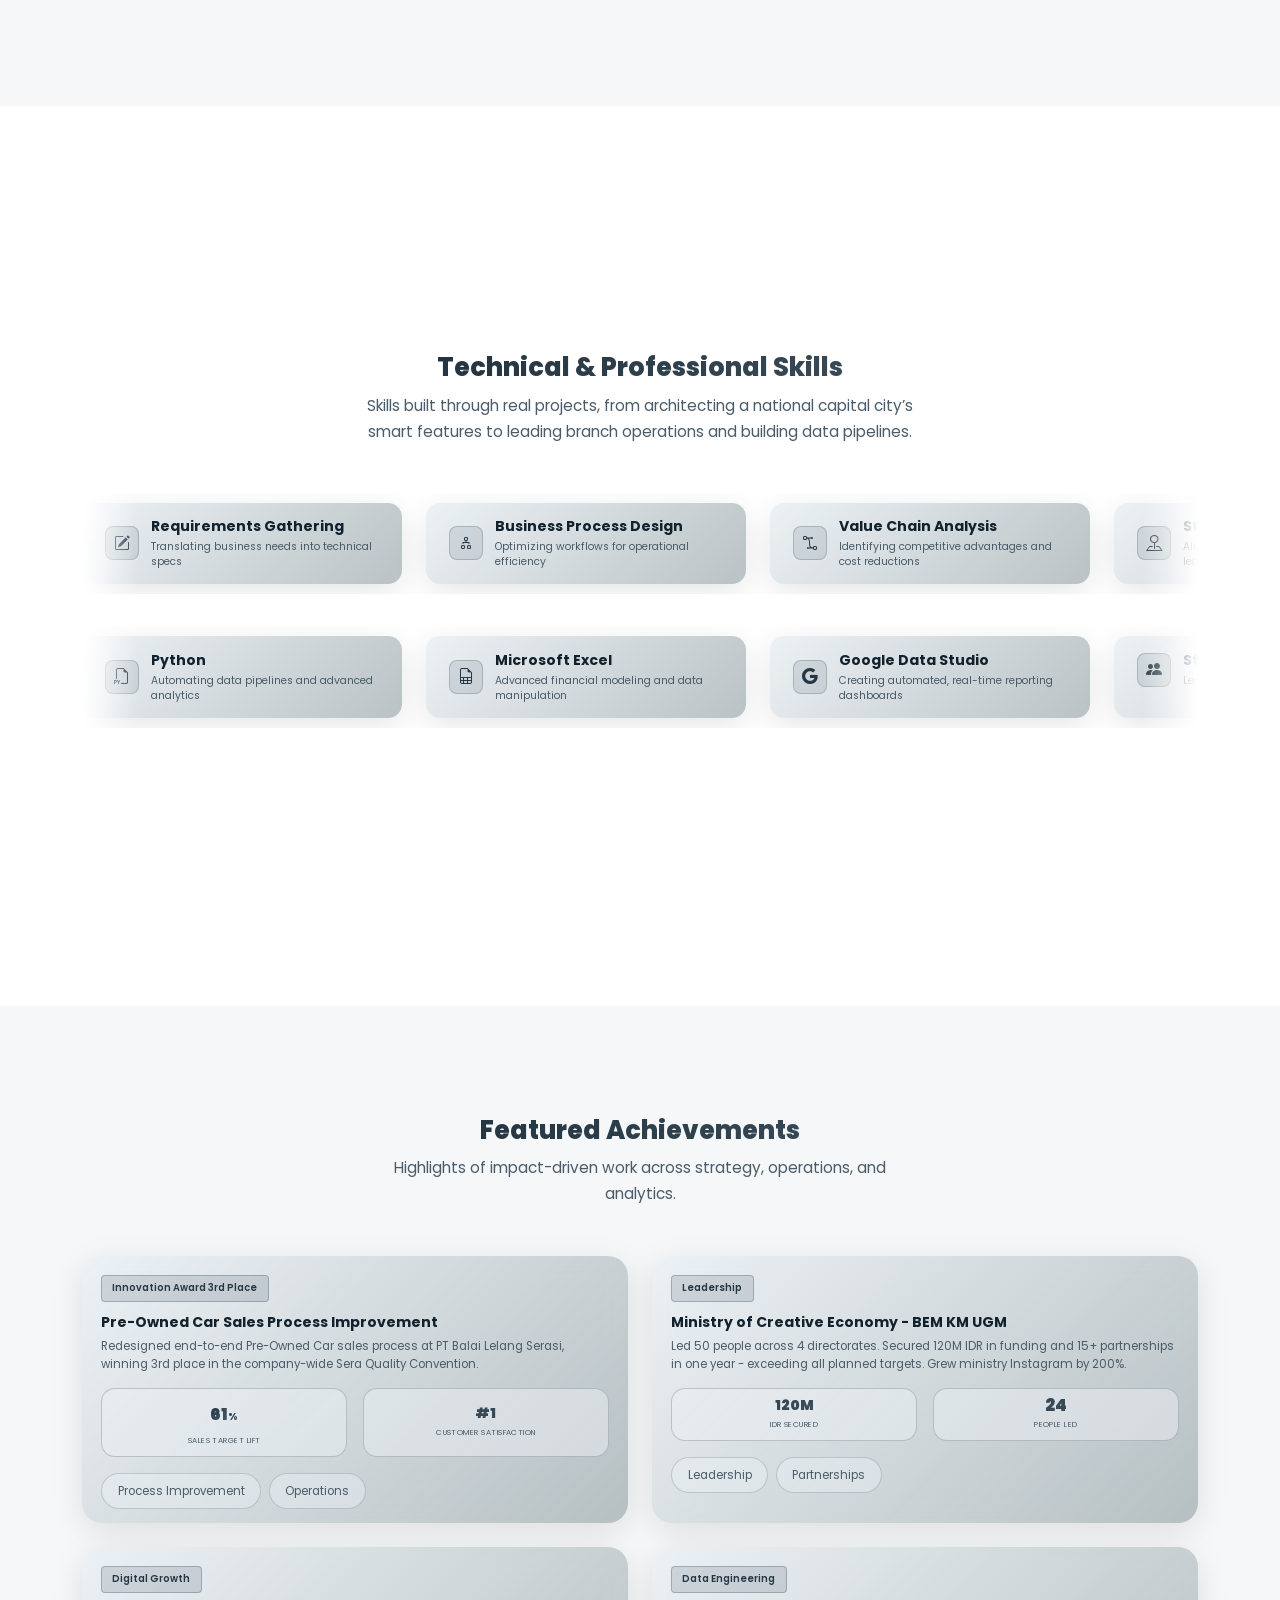
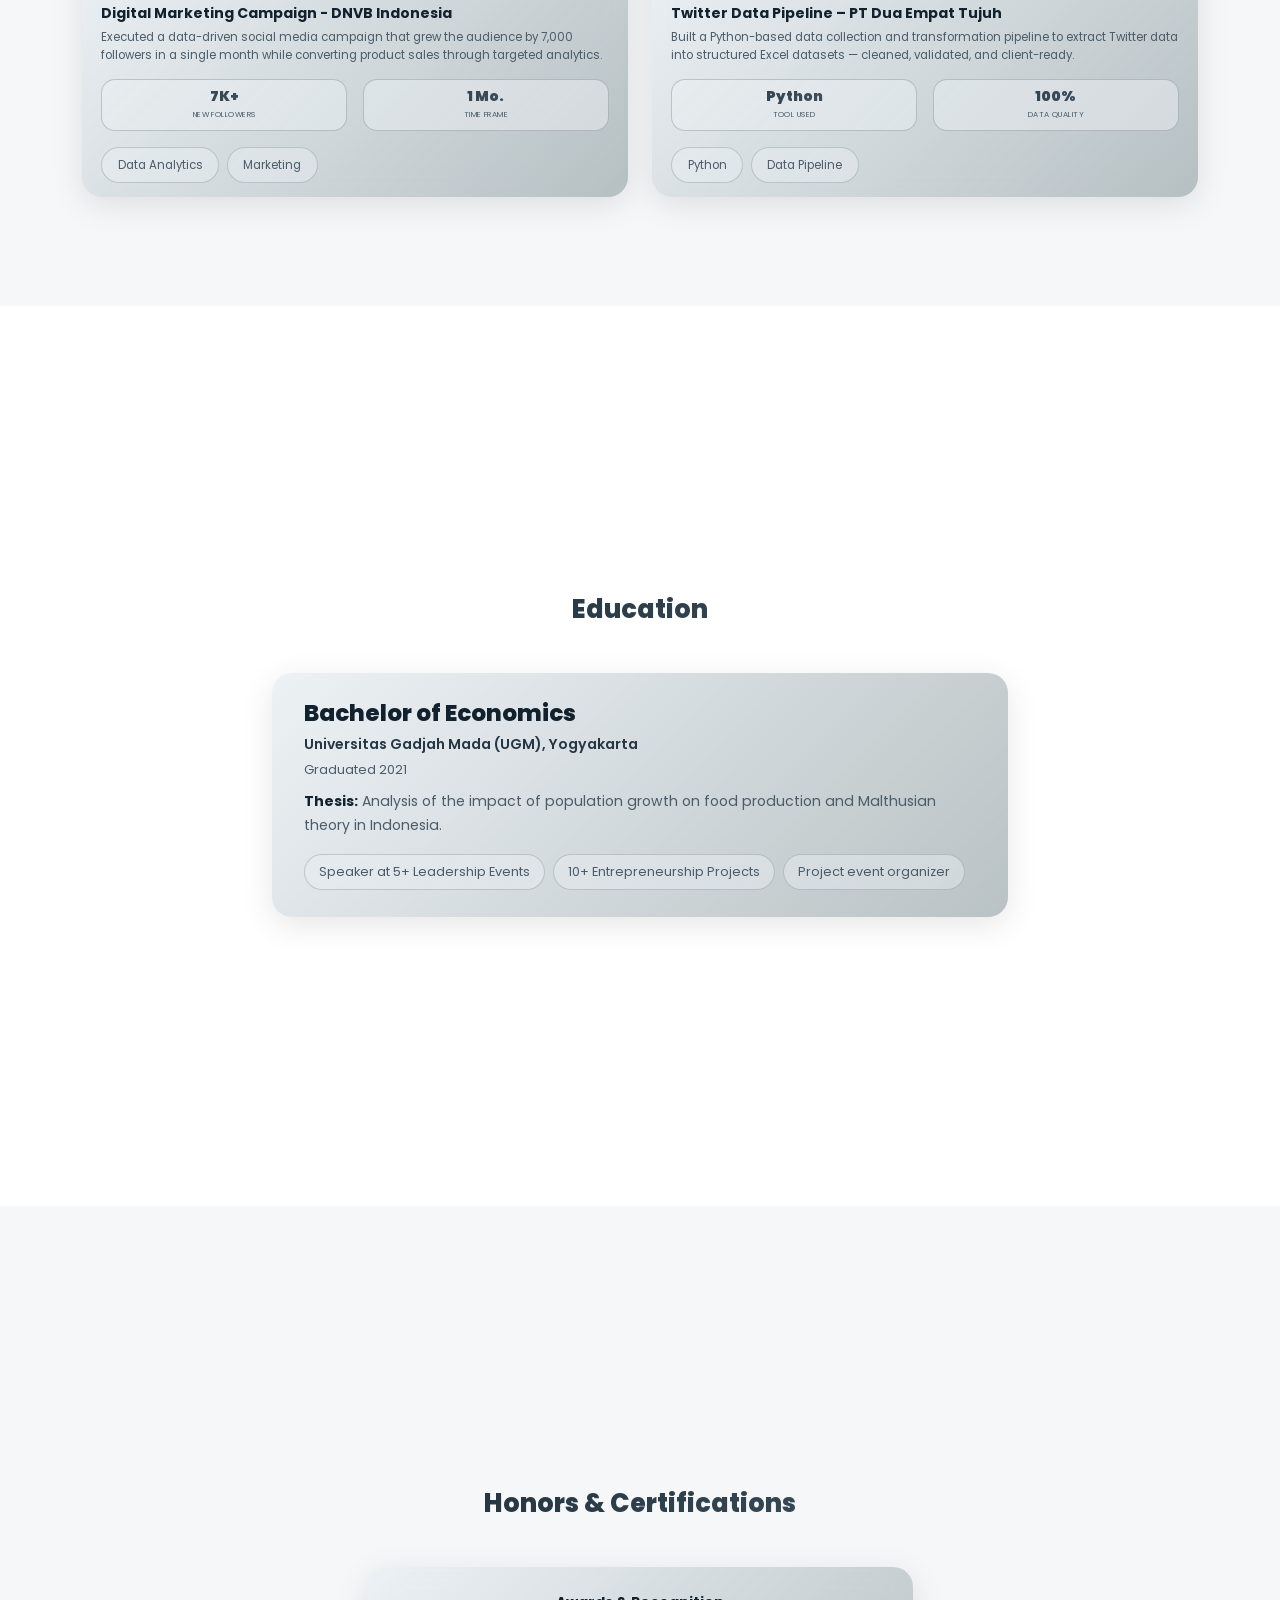
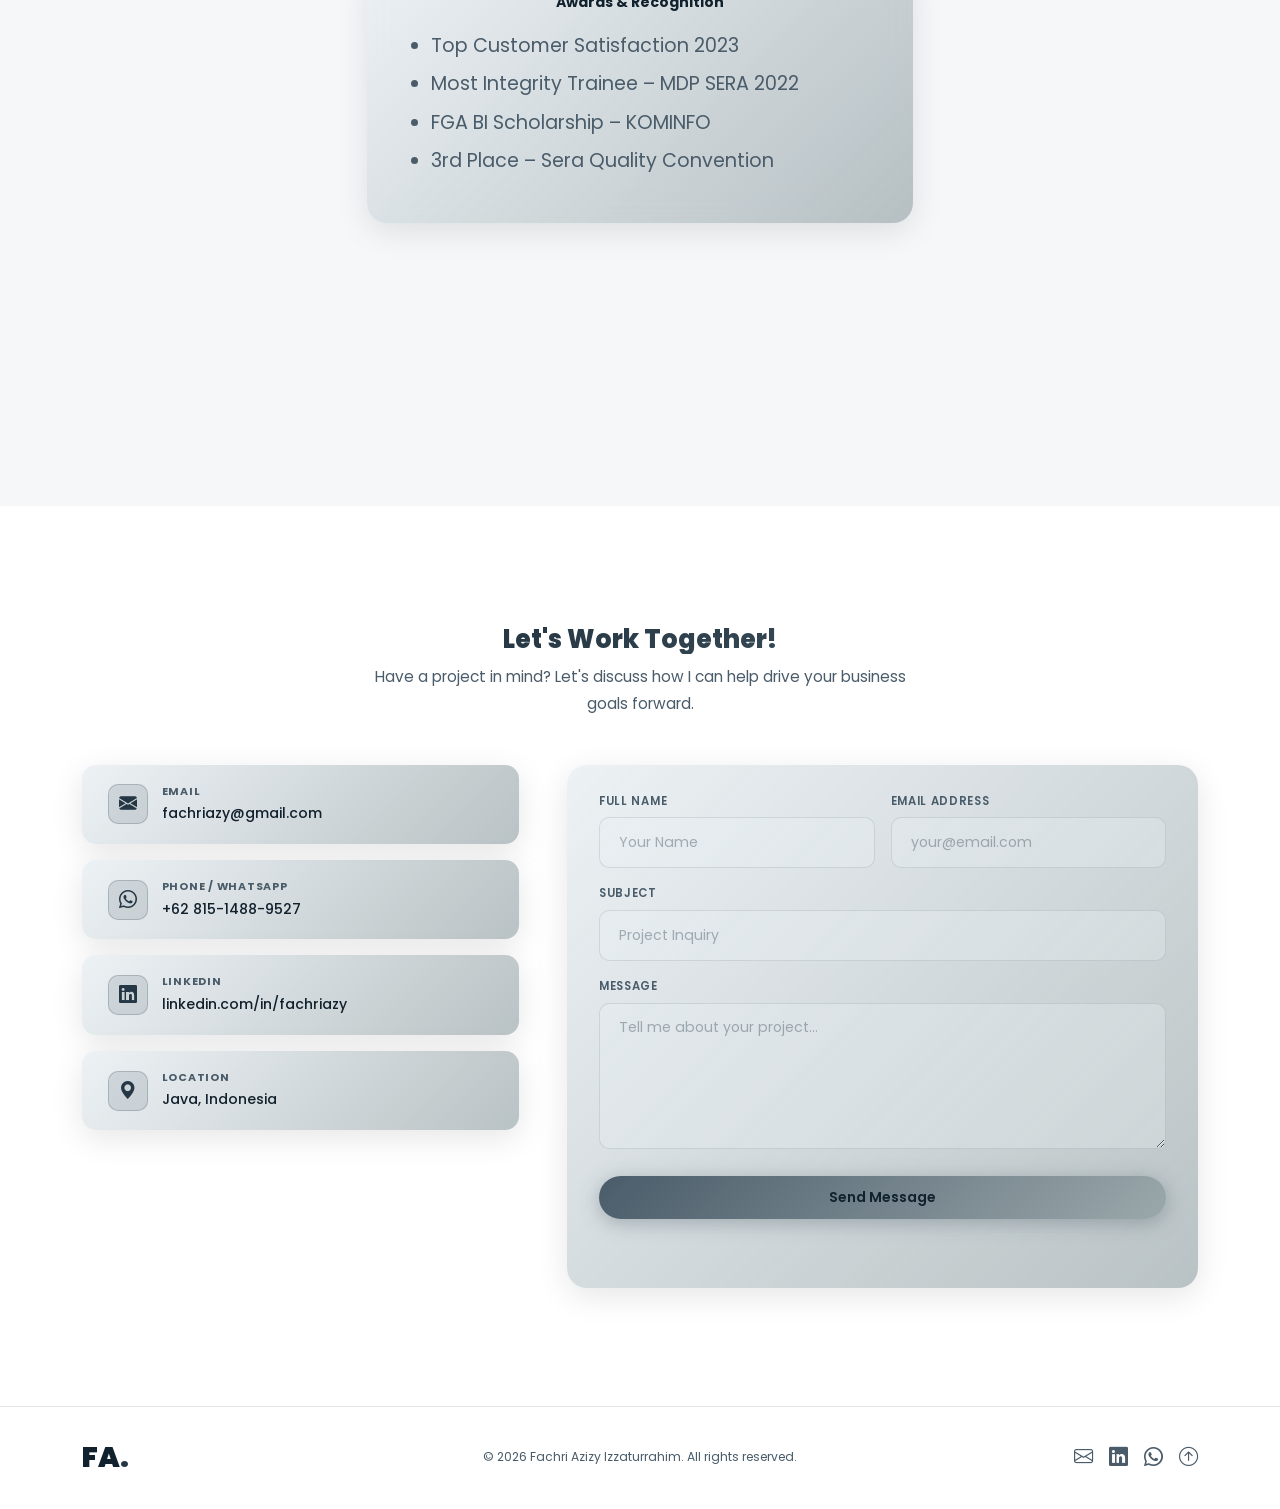
==== commit e31f73d1: "feat: initialize portfolio project with base structure, CSS styles, JS logic, and core pages" ====
--- a/index.html
+++ b/index.html
@@ -20,8 +20,8 @@
   <link rel="preconnect" href="https://fonts.gstatic.com" crossorigin />
   <link href="https://fonts.googleapis.com/css2?family=Poppins:wght@300;400;500;600;700;800;900&display=swap" rel="stylesheet" />
   <!-- Custom CSS -->
-  <link rel="stylesheet" href="static/css/color.css" />
-    <link rel="stylesheet" href="static/css/style.css" />
+  <link rel="stylesheet" href="static/css/color.css?v=2" />
+  <link rel="stylesheet" href="static/css/style.css?v=2" />
 </head>
 <body data-bs-spy="scroll" data-bs-target="#mainNav" data-bs-offset="80">
   <nav class="navbar navbar-expand-lg fixed-top" id="mainNav">
@@ -38,12 +38,10 @@
       </div>
       <div class="collapse navbar-collapse" id="navContent">
         <ul class="navbar-nav ms-auto align-items-lg-center gap-lg-1 mb-2 mb-lg-0">
-          <li class="nav-item"><a class="nav-link" href="#about">About</a></li>
-          <li class="nav-item"><a class="nav-link" href="#services">Services</a></li>
-          <li class="nav-item"><a class="nav-link" href="#experience">Experience</a></li>
-          <li class="nav-item"><a class="nav-link" href="#skills">Skills</a></li>
-          <li class="nav-item"><a class="nav-link" href="#portfolio">Portfolio</a></li>
-          <li class="nav-item"><a class="nav-link" href="#certifications">Certifications</a></li>
+          <li class="nav-item"><a class="nav-link" href="index.html">Home</a></li>
+          <li class="nav-item"><a class="nav-link" href="experience.html">Experience</a></li>
+          <li class="nav-item"><a class="nav-link" href="projects.html">Projects</a></li>
+          <li class="nav-item"><a class="nav-link" href="contact.html">Contact</a></li>
           <li class="nav-item ms-lg-3 d-none d-lg-flex align-items-center">
             <button class="btn btn-purple-outline theme-toggle-btn d-flex align-items-center justify-content-center" style="width: 42px; height: 42px; padding: 0; border-radius: 50%;" aria-label="Toggle theme">
               <i class="bi bi-moon-stars-fill fs-5" style="color: var(--c-accent-l);"></i>
@@ -102,7 +100,7 @@
           Based in Indonesia, I am a <strong>Business Analyst and Architect</strong> with deep technical aptitude. I specialize in analyzing system mechanics to drive results in <strong>Business Architecture, Process Optimization, and Data Analytics</strong>.
         </p>
         <p class="about-text">
-          My background in economics and data analytics informs a structured, evidence-based approach to problem-solving. I am highly focused on <strong>Smart City Initiatives</strong>—utilizing technology to enhance urban efficiency and quality of life—as demonstrated by my architectural work for Indonesia's Nusantara Capital (OIKN).
+          My background in economics and data analytics informs a structured, evidence-based approach to problem-solving. I am highly focused on <strong>Smart City Initiatives</strong>, utilizing technology to enhance urban efficiency and quality of life, as demonstrated by my architectural work for Indonesia's Nusantara Capital (OIKN).
         </p>
       </div>
     </div>
@@ -138,9 +136,7 @@
     </div>
   </div>
 </section>
-
-
-  <section id="experience" class="section-pad section-alt">
+<section id="experience" class="section-pad section-alt">
     <div class="container">
       <div class="section-header text-center mb-5" data-aos="fade-up">
         <h2 class="section-title">Work Experience</h2>
@@ -207,7 +203,7 @@
             <ul class="tl-bullets">
               <li>Achieved <strong>3rd place</strong> in the company-wide Sera Quality Convention for business process improvement on the Pre-Owned Car line</li>
               <li>Raised sold target by <strong>125%</strong> and earned <strong>top customer satisfaction ranking</strong> in 2023</li>
-              <li>Analyzed end-to-end branch operations data — auction performance, financials, sales prospects</li>
+              <li>Analyzed end-to-end branch operations data, auction performance, financials, sales prospects</li>
               <li>Led a team of 6 and built client partnerships across car-leasing firms, multi-finance companies, and ASTRA-group companies</li>
             </ul>
           </div>
@@ -279,230 +275,314 @@
     </div>
   </section>
 
-    <!-- SKILLS -->
-  <section id="skills" class="section-pad">
+<section id="skills" class="section-pad">
     <div class="container">
       <div class="section-header text-center mb-5" data-aos="fade-up">
-        <h2 class="section-title">What I Work With</h2>
-        <p class="section-sub">Skills built through real projects &mdash; from architecting a national capital city&rsquo;s smart features to leading branch operations and building data pipelines.</p>
-      </div>
-
-      <!-- Tab Navigation -->
-      <div class="sk-tabs" data-aos="fade-up">
-        <button class="sk-tab active" data-tab="analysis" id="tab-analysis">
-          <i class="bi bi-diagram-3"></i><span>Analysis &amp; Architecture</span>
-        </button>
-        <button class="sk-tab" data-tab="data" id="tab-data">
-          <i class="bi bi-bar-chart-line"></i><span>Data &amp; Tools</span>
-        </button>
-        <button class="sk-tab" data-tab="people" id="tab-people">
-          <i class="bi bi-people"></i><span>People &amp; Communication</span>
-        </button>
-      </div>
-
-      <!-- Panel: Analysis & Architecture -->
-      <div class="sk-panel active" id="panel-analysis">
-        <div class="row g-3">
-          <div class="col-md-6 col-lg-4">
-            <div class="sk-card sk-card--expert">
+        <h2 class="section-title">Technical &amp; Professional Skills</h2>
+        <p class="section-sub">Skills built through real projects, from architecting a national capital city&rsquo;s smart features to leading branch operations and building data pipelines.</p>
+      </div>
+
+            <!-- Infinite Marquee -->
+      <div class="marquee-wrapper" data-aos="fade-up">
+        <div class="marquee-track track-left">
+<div class="sk-card sk-card--expert">
               <div class="sk-card-head">
                 <div class="sk-icon"><i class="bi bi-pencil-square"></i></div>
                 <div class="sk-level-wrap">
                   <span class="sk-name">Requirements Gathering</span>
-                  <span class="sk-level sk-level--expert">Expert</span>
-                </div>
-              </div></div>
-          </div>
-          <div class="col-md-6 col-lg-4">
-            <div class="sk-card sk-card--expert">
+                  <span class="sk-desc">Translating business needs into technical specs</span>
+                </div>
+              </div></div>
+<div class="sk-card sk-card--expert">
               <div class="sk-card-head">
                 <div class="sk-icon"><i class="bi bi-diagram-2"></i></div>
                 <div class="sk-level-wrap">
                   <span class="sk-name">Business Process Design</span>
-                  <span class="sk-level sk-level--expert">Expert</span>
-                </div>
-              </div></div>
-          </div>
-          <div class="col-md-6 col-lg-4">
-            <div class="sk-card sk-card--advanced">
+                  <span class="sk-desc">Optimizing workflows for operational efficiency</span>
+                </div>
+              </div></div>
+<div class="sk-card sk-card--advanced">
               <div class="sk-card-head">
                 <div class="sk-icon"><i class="bi bi-bezier2"></i></div>
                 <div class="sk-level-wrap">
                   <span class="sk-name">Value Chain Analysis</span>
-                  <span class="sk-level sk-level--advanced">Advanced</span>
-                </div>
-              </div></div>
-          </div>
-          <div class="col-md-6 col-lg-4">
-            <div class="sk-card sk-card--expert">
+                  <span class="sk-desc">Identifying competitive advantages and cost reductions</span>
+                </div>
+              </div></div>
+<div class="sk-card sk-card--expert">
               <div class="sk-card-head">
                 <div class="sk-icon"><i class="bi bi-pin-map"></i></div>
                 <div class="sk-level-wrap">
                   <span class="sk-name">Stakeholder Mapping</span>
-                  <span class="sk-level sk-level--expert">Expert</span>
-                </div>
-              </div></div>
-          </div>
-          <div class="col-md-6 col-lg-4">
-            <div class="sk-card sk-card--advanced">
+                  <span class="sk-desc">Aligning cross-functional teams and leaders</span>
+                </div>
+              </div></div>
+<div class="sk-card sk-card--advanced">
               <div class="sk-card-head">
                 <div class="sk-icon"><i class="bi bi-arrow-left-right"></i></div>
                 <div class="sk-level-wrap">
                   <span class="sk-name">As-Is / To-Be Modeling</span>
-                  <span class="sk-level sk-level--advanced">Advanced</span>
-                </div>
-              </div></div>
-          </div>
-          <div class="col-md-6 col-lg-4">
-            <div class="sk-card sk-card--advanced">
+                  <span class="sk-desc">Mapping current and future state architectures</span>
+                </div>
+              </div></div>
+<div class="sk-card sk-card--advanced">
               <div class="sk-card-head">
                 <div class="sk-icon"><i class="bi bi-clipboard2-pulse"></i></div>
                 <div class="sk-level-wrap">
                   <span class="sk-name">UAT Coordination</span>
-                  <span class="sk-level sk-level--advanced">Advanced</span>
-                </div>
-              </div></div>
-          </div>
-        </div>
-      </div>
-
-      <!-- Panel: Data & Tools -->
-      <div class="sk-panel" id="panel-data">
-        <div class="row g-3">
-          <div class="col-md-6 col-lg-4">
-            <div class="sk-card sk-card--advanced">
+                  <span class="sk-desc">Ensuring software quality and user acceptance</span>
+                </div>
+              </div></div>
+<div class="sk-card sk-card--advanced">
               <div class="sk-card-head">
                 <div class="sk-icon"><i class="bi bi-database"></i></div>
                 <div class="sk-level-wrap">
                   <span class="sk-name">SQL</span>
-                  <span class="sk-level sk-level--advanced">Advanced</span>
-                </div>
-              </div></div>
-          </div>
-          <div class="col-md-6 col-lg-4">
-            <div class="sk-card sk-card--advanced">
+                  <span class="sk-desc">Extracting and transforming complex relational data</span>
+                </div>
+              </div></div>
+<div class="sk-card sk-card--advanced">
               <div class="sk-card-head">
                 <div class="sk-icon"><i class="bi bi-pie-chart-fill"></i></div>
                 <div class="sk-level-wrap">
                   <span class="sk-name">Tableau</span>
-                  <span class="sk-level sk-level--advanced">Advanced</span>
-                </div>
-              </div></div>
-          </div>
-          <div class="col-md-6 col-lg-4">
-            <div class="sk-card sk-card--proficient">
+                  <span class="sk-desc">Building interactive dashboards and visual analytics</span>
+                </div>
+              </div></div>
+<div class="sk-card sk-card--proficient">
               <div class="sk-card-head">
                 <div class="sk-icon"><i class="bi bi-graph-up"></i></div>
                 <div class="sk-level-wrap">
                   <span class="sk-name">Microsoft Power BI</span>
-                  <span class="sk-level sk-level--proficient">Proficient</span>
-                </div>
-              </div></div>
-          </div>
-          <div class="col-md-6 col-lg-4">
-            <div class="sk-card sk-card--proficient">
+                  <span class="sk-desc">Delivering enterprise business intelligence solutions</span>
+                </div>
+              </div></div>
+<div class="sk-card sk-card--expert">
+              <div class="sk-card-head">
+                <div class="sk-icon"><i class="bi bi-pencil-square"></i></div>
+                <div class="sk-level-wrap">
+                  <span class="sk-name">Requirements Gathering</span>
+                  <span class="sk-desc">Translating business needs into technical specs</span>
+                </div>
+              </div></div>
+<div class="sk-card sk-card--expert">
+              <div class="sk-card-head">
+                <div class="sk-icon"><i class="bi bi-diagram-2"></i></div>
+                <div class="sk-level-wrap">
+                  <span class="sk-name">Business Process Design</span>
+                  <span class="sk-desc">Optimizing workflows for operational efficiency</span>
+                </div>
+              </div></div>
+<div class="sk-card sk-card--advanced">
+              <div class="sk-card-head">
+                <div class="sk-icon"><i class="bi bi-bezier2"></i></div>
+                <div class="sk-level-wrap">
+                  <span class="sk-name">Value Chain Analysis</span>
+                  <span class="sk-desc">Identifying competitive advantages and cost reductions</span>
+                </div>
+              </div></div>
+<div class="sk-card sk-card--expert">
+              <div class="sk-card-head">
+                <div class="sk-icon"><i class="bi bi-pin-map"></i></div>
+                <div class="sk-level-wrap">
+                  <span class="sk-name">Stakeholder Mapping</span>
+                  <span class="sk-desc">Aligning cross-functional teams and leaders</span>
+                </div>
+              </div></div>
+<div class="sk-card sk-card--advanced">
+              <div class="sk-card-head">
+                <div class="sk-icon"><i class="bi bi-arrow-left-right"></i></div>
+                <div class="sk-level-wrap">
+                  <span class="sk-name">As-Is / To-Be Modeling</span>
+                  <span class="sk-desc">Mapping current and future state architectures</span>
+                </div>
+              </div></div>
+<div class="sk-card sk-card--advanced">
+              <div class="sk-card-head">
+                <div class="sk-icon"><i class="bi bi-clipboard2-pulse"></i></div>
+                <div class="sk-level-wrap">
+                  <span class="sk-name">UAT Coordination</span>
+                  <span class="sk-desc">Ensuring software quality and user acceptance</span>
+                </div>
+              </div></div>
+<div class="sk-card sk-card--advanced">
+              <div class="sk-card-head">
+                <div class="sk-icon"><i class="bi bi-database"></i></div>
+                <div class="sk-level-wrap">
+                  <span class="sk-name">SQL</span>
+                  <span class="sk-desc">Extracting and transforming complex relational data</span>
+                </div>
+              </div></div>
+<div class="sk-card sk-card--advanced">
+              <div class="sk-card-head">
+                <div class="sk-icon"><i class="bi bi-pie-chart-fill"></i></div>
+                <div class="sk-level-wrap">
+                  <span class="sk-name">Tableau</span>
+                  <span class="sk-desc">Building interactive dashboards and visual analytics</span>
+                </div>
+              </div></div>
+<div class="sk-card sk-card--proficient">
+              <div class="sk-card-head">
+                <div class="sk-icon"><i class="bi bi-graph-up"></i></div>
+                <div class="sk-level-wrap">
+                  <span class="sk-name">Microsoft Power BI</span>
+                  <span class="sk-desc">Delivering enterprise business intelligence solutions</span>
+                </div>
+              </div></div>
+        </div>
+      </div>
+      
+      <div class="marquee-wrapper mt-4" data-aos="fade-up" data-aos-delay="100">
+        <div class="marquee-track track-right">
+<div class="sk-card sk-card--proficient">
               <div class="sk-card-head">
                 <div class="sk-icon"><i class="bi bi-filetype-py"></i></div>
                 <div class="sk-level-wrap">
                   <span class="sk-name">Python</span>
-                  <span class="sk-level sk-level--proficient">Proficient</span>
-                </div>
-              </div></div>
-          </div>
-          <div class="col-md-6 col-lg-4">
-            <div class="sk-card sk-card--expert">
+                  <span class="sk-desc">Automating data pipelines and advanced analytics</span>
+                </div>
+              </div></div>
+<div class="sk-card sk-card--expert">
               <div class="sk-card-head">
                 <div class="sk-icon"><i class="bi bi-file-earmark-spreadsheet"></i></div>
                 <div class="sk-level-wrap">
                   <span class="sk-name">Microsoft Excel</span>
-                  <span class="sk-level sk-level--expert">Expert</span>
-                </div>
-              </div></div>
-          </div>
-          <div class="col-md-6 col-lg-4">
-            <div class="sk-card sk-card--proficient">
+                  <span class="sk-desc">Advanced financial modeling and data manipulation</span>
+                </div>
+              </div></div>
+<div class="sk-card sk-card--proficient">
               <div class="sk-card-head">
                 <div class="sk-icon"><i class="bi bi-google"></i></div>
                 <div class="sk-level-wrap">
                   <span class="sk-name">Google Data Studio</span>
-                  <span class="sk-level sk-level--proficient">Proficient</span>
-                </div>
-              </div></div>
-          </div>
-        </div>
-      </div>
-
-      <!-- Panel: People & Communication -->
-      <div class="sk-panel" id="panel-people">
-        <div class="row g-3">
-          <div class="col-md-6 col-lg-4">
-            <div class="sk-card sk-card--expert">
+                  <span class="sk-desc">Creating automated, real-time reporting dashboards</span>
+                </div>
+              </div></div>
+<div class="sk-card sk-card--expert">
               <div class="sk-card-head">
                 <div class="sk-icon"><i class="bi bi-people-fill"></i></div>
                 <div class="sk-level-wrap">
                   <span class="sk-name">Stakeholder Facilitation</span>
-                  <span class="sk-level sk-level--expert">Expert</span>
-                </div>
-              </div></div>
-          </div>
-          <div class="col-md-6 col-lg-4">
-            <div class="sk-card sk-card--expert">
+                  <span class="sk-desc">Leading workshops and driving consensus</span>
+                </div>
+              </div></div>
+<div class="sk-card sk-card--expert">
               <div class="sk-card-head">
                 <div class="sk-icon"><i class="bi bi-translate"></i></div>
                 <div class="sk-level-wrap">
                   <span class="sk-name">English - IELTS C1</span>
-                  <span class="sk-level sk-level--expert">Certified</span>
-                </div>
-              </div></div>
-          </div>
-          <div class="col-md-6 col-lg-4">
-            <div class="sk-card sk-card--advanced">
+                  <span class="sk-desc">Professional working proficiency and communication</span>
+                </div>
+              </div></div>
+<div class="sk-card sk-card--advanced">
               <div class="sk-card-head">
                 <div class="sk-icon"><i class="bi bi-chat-square-text"></i></div>
                 <div class="sk-level-wrap">
                   <span class="sk-name">Interview &amp; Elicitation</span>
-                  <span class="sk-level sk-level--advanced">Advanced</span>
-                </div>
-              </div></div>
-          </div>
-          <div class="col-md-6 col-lg-4">
-            <div class="sk-card sk-card--advanced">
+                  <span class="sk-desc">Uncovering hidden requirements and pain points</span>
+                </div>
+              </div></div>
+<div class="sk-card sk-card--advanced">
               <div class="sk-card-head">
                 <div class="sk-icon"><i class="bi bi-file-earmark-richtext"></i></div>
                 <div class="sk-level-wrap">
                   <span class="sk-name">Technical Documentation</span>
-                  <span class="sk-level sk-level--advanced">Advanced</span>
-                </div>
-              </div></div>
-          </div>
-          <div class="col-md-6 col-lg-4">
-            <div class="sk-card sk-card--advanced">
+                  <span class="sk-desc">Authoring clear, comprehensive system specifications</span>
+                </div>
+              </div></div>
+<div class="sk-card sk-card--advanced">
               <div class="sk-card-head">
                 <div class="sk-icon"><i class="bi bi-person-check"></i></div>
                 <div class="sk-level-wrap">
                   <span class="sk-name">Team Leadership</span>
-                  <span class="sk-level sk-level--advanced">Advanced</span>
-                </div>
-              </div></div>
-          </div>
-          <div class="col-md-6 col-lg-4">
-            <div class="sk-card sk-card--expert">
+                  <span class="sk-desc">Guiding teams to execute complex projects</span>
+                </div>
+              </div></div>
+<div class="sk-card sk-card--expert">
               <div class="sk-card-head">
                 <div class="sk-icon"><i class="bi bi-lightbulb"></i></div>
                 <div class="sk-level-wrap">
                   <span class="sk-name">Strategic Thinking</span>
-                  <span class="sk-level sk-level--expert">Expert</span>
-                </div>
-              </div></div>
-          </div>
-        </div>
-      </div>
-
-    </div>
+                  <span class="sk-desc">Aligning technology initiatives with business goals</span>
+                </div>
+              </div></div>
+<div class="sk-card sk-card--proficient">
+              <div class="sk-card-head">
+                <div class="sk-icon"><i class="bi bi-filetype-py"></i></div>
+                <div class="sk-level-wrap">
+                  <span class="sk-name">Python</span>
+                  <span class="sk-desc">Automating data pipelines and advanced analytics</span>
+                </div>
+              </div></div>
+<div class="sk-card sk-card--expert">
+              <div class="sk-card-head">
+                <div class="sk-icon"><i class="bi bi-file-earmark-spreadsheet"></i></div>
+                <div class="sk-level-wrap">
+                  <span class="sk-name">Microsoft Excel</span>
+                  <span class="sk-desc">Advanced financial modeling and data manipulation</span>
+                </div>
+              </div></div>
+<div class="sk-card sk-card--proficient">
+              <div class="sk-card-head">
+                <div class="sk-icon"><i class="bi bi-google"></i></div>
+                <div class="sk-level-wrap">
+                  <span class="sk-name">Google Data Studio</span>
+                  <span class="sk-desc">Creating automated, real-time reporting dashboards</span>
+                </div>
+              </div></div>
+<div class="sk-card sk-card--expert">
+              <div class="sk-card-head">
+                <div class="sk-icon"><i class="bi bi-people-fill"></i></div>
+                <div class="sk-level-wrap">
+                  <span class="sk-name">Stakeholder Facilitation</span>
+                  <span class="sk-desc">Leading workshops and driving consensus</span>
+                </div>
+              </div></div>
+<div class="sk-card sk-card--expert">
+              <div class="sk-card-head">
+                <div class="sk-icon"><i class="bi bi-translate"></i></div>
+                <div class="sk-level-wrap">
+                  <span class="sk-name">English - IELTS C1</span>
+                  <span class="sk-desc">Professional working proficiency and communication</span>
+                </div>
+              </div></div>
+<div class="sk-card sk-card--advanced">
+              <div class="sk-card-head">
+                <div class="sk-icon"><i class="bi bi-chat-square-text"></i></div>
+                <div class="sk-level-wrap">
+                  <span class="sk-name">Interview &amp; Elicitation</span>
+                  <span class="sk-desc">Uncovering hidden requirements and pain points</span>
+                </div>
+              </div></div>
+<div class="sk-card sk-card--advanced">
+              <div class="sk-card-head">
+                <div class="sk-icon"><i class="bi bi-file-earmark-richtext"></i></div>
+                <div class="sk-level-wrap">
+                  <span class="sk-name">Technical Documentation</span>
+                  <span class="sk-desc">Authoring clear, comprehensive system specifications</span>
+                </div>
+              </div></div>
+<div class="sk-card sk-card--advanced">
+              <div class="sk-card-head">
+                <div class="sk-icon"><i class="bi bi-person-check"></i></div>
+                <div class="sk-level-wrap">
+                  <span class="sk-name">Team Leadership</span>
+                  <span class="sk-desc">Guiding teams to execute complex projects</span>
+                </div>
+              </div></div>
+<div class="sk-card sk-card--expert">
+              <div class="sk-card-head">
+                <div class="sk-icon"><i class="bi bi-lightbulb"></i></div>
+                <div class="sk-level-wrap">
+                  <span class="sk-name">Strategic Thinking</span>
+                  <span class="sk-desc">Aligning technology initiatives with business goals</span>
+                </div>
+              </div></div>
+        </div>
+      </div>    </div>
   </section>
 
-
-  <section id="portfolio" class="section-pad section-alt">
+<section id="projects" class="section-pad section-alt">
     <div class="container">
       <div class="section-header text-center mb-5" data-aos="fade-up">
         <h2 class="section-title">Featured Achievements</h2>
@@ -614,8 +694,7 @@
     </div>
   </section>
 
-
-  <section id="education" class="section-pad">
+<section id="education" class="section-pad">
     <div class="container">
       <div class="section-header text-center mb-5" data-aos="fade-up">
         <h2 class="section-title">Education</h2>
@@ -642,8 +721,7 @@
     </div>
   </section>
 
-
-  <section id="certifications" class="section-pad section-alt">
+<section id="certifications" class="section-pad section-alt">
     <div class="container">
       <div class="section-header text-center mb-5" data-aos="fade-up">
         <h2 class="section-title">Honors & Certifications</h2>
@@ -665,8 +743,7 @@
     </div>
   </section>
 
-
-  <section id="contact" class="section-pad">
+<section id="contact" class="section-pad">
     <div class="container">
       <div class="section-header text-center mb-5" data-aos="fade-up">
         <h2 class="section-title">Let's Work Together!</h2>
--- a/static/css/style.css
+++ b/static/css/style.css
@@ -203,6 +203,16 @@
   align-items: center;
   scroll-snap-align: start;
 }
+.page-header {
+  position: relative;
+  overflow: hidden;
+  display: flex;
+  align-items: center;
+  min-height: 40vh;
+  margin-top: 80px; /* To account for fixed navbar */
+  background: var(--g-primary);
+  border-bottom: 1px solid rgba(255,255,255,0.05);
+}
 .hero-glow-orb {
   position: absolute;
   top: -15%;
@@ -601,53 +611,222 @@
   color: var(--c-accent-l);
 }
 
-.sk-tabs {
-  display: flex;
-  flex-wrap: wrap;
-  gap: 6px;
-  margin-bottom: 4vh;
-  padding: 5px;
-  background: rgba(var(--rgb-surface),0.4);
+/* ── NEW TIMELINE FOR EXPERIENCE PAGE (timeline-v2) ── */
+.timeline-v2 {
+  position: relative;
+  max-width: 900px;
+  margin: 0 auto;
+  padding-left: 30px;
+}
+@media (min-width: 768px) {
+  .timeline-v2 { padding-left: 50px; }
+}
+
+.timeline-v2::before {
+  content: '';
+  position: absolute;
+  left: 10px;
+  top: 0;
+  bottom: 0;
+  width: 2px;
+  background: linear-gradient(to bottom, var(--c-accent-l), rgba(var(--rgb-accent), 0.05));
+  border-radius: 2px;
+}
+@media (min-width: 768px) {
+  .timeline-v2::before { left: 24px; }
+}
+
+.timeline-v2 .timeline-progress {
+  position: absolute;
+  left: 10px;
+  top: 0;
+  width: 2px;
+  background: var(--c-accent-l);
+  height: 0px; /* controlled by JS */
+  z-index: 1;
+  border-radius: 2px;
+  box-shadow: 0 0 10px rgba(var(--rgb-accent), 0.8);
+  transform: none; /* override old translateX */
+}
+@media (min-width: 768px) {
+  .timeline-v2 .timeline-progress { left: 24px; }
+}
+
+.timeline-v2 .tl-item {
+  position: relative;
+  margin-bottom: 5vh;
+  display: block; /* override old grid */
+}
+
+.timeline-v2 .tl-dot {
+  position: absolute;
+  left: -25px;
+  top: 30px;
+  width: 14px;
+  height: 14px;
+  background: var(--c-surface);
+  border: 2px solid var(--c-accent-l);
+  border-radius: 50%;
+  z-index: 2;
+  box-shadow: 0 0 10px rgba(var(--rgb-accent), 0.4);
+  transition: all 0.4s var(--ease);
+}
+@media (min-width: 768px) {
+  .timeline-v2 .tl-dot { left: -31px; width: 16px; height: 16px; top: 32px; border-width: 3px; }
+}
+
+.timeline-v2 .tl-item:hover .tl-dot {
+  background: var(--c-accent-l);
+  transform: scale(1.3);
+  box-shadow: 0 0 20px rgba(var(--rgb-accent), 0.8);
+}
+.timeline-v2 .tl-dot.active {
+  background: var(--c-accent-l);
+  transform: scale(1.3);
+  box-shadow: 0 0 20px rgba(var(--rgb-accent), 0.8);
+  border-color: var(--c-white);
+}
+
+.timeline-v2 .tl-content {
+  background: rgba(var(--rgb-surface), 0.6);
   border: 1px solid var(--c-border);
-  border-radius: 12px;
-  width: fit-content;
-  max-width: 100%;
-}
-.sk-tab {
+  border-radius: var(--r-lg);
+  padding: 3vh 3vw;
+  backdrop-filter: blur(12px);
+  -webkit-backdrop-filter: blur(12px);
+  transition: transform 0.4s var(--ease), box-shadow 0.4s var(--ease), border-color 0.4s var(--ease);
+  position: relative;
+  overflow: hidden;
+}
+.timeline-v2 .tl-content:hover {
+  transform: translateY(-4px);
+  border-color: rgba(var(--rgb-accent), 0.45);
+  box-shadow: 0 15px 45px rgba(var(--rgb-bg), 0.8), 0 0 20px rgba(var(--rgb-accent), 0.15);
+}
+
+.timeline-v2 .tl-content::before {
+  content: '';
+  position: absolute;
+  top: 0;
+  left: 0;
+  width: 4px;
+  height: 100%;
+  background: var(--g-accent);
+  opacity: 0;
+  transition: opacity 0.4s var(--ease);
+}
+.timeline-v2 .tl-content:hover::before { opacity: 1; }
+
+.timeline-v2 .tl-header {
+  display: flex;
+  flex-direction: column;
+  gap: 8px;
+  margin-bottom: 20px;
+}
+@media (min-width: 768px) {
+  .timeline-v2 .tl-header { flex-direction: row; justify-content: space-between; align-items: flex-start; }
+}
+
+.timeline-v2 .tl-role {
+  font-family: var(--f-display);
+  font-size: clamp(20px, 1.6vw, 26px);
+  font-weight: 700;
+  color: var(--c-text);
+  margin-bottom: 4px;
+  line-height: 1.2;
+}
+.timeline-v2 .tl-company {
+  font-family: var(--f-display);
+  font-size: clamp(15px, 1.1vw, 18px);
+  font-weight: 500;
+  color: var(--c-accent-l);
+  margin: 0;
+}
+.timeline-v2 .tl-date {
+  font-family: var(--f-mono);
+  font-size: clamp(12px, 0.8vw, 13px);
+  color: var(--c-muted);
+  background: rgba(var(--rgb-surface), 0.8);
+  border: 1px solid rgba(var(--rgb-accent), 0.25);
+  padding: 6px 14px;
+  border-radius: 50px;
   display: inline-flex;
   align-items: center;
-  gap: 7px;
-  padding: 1.1vh 2vw;
-  border-radius: 9px;
-  border: none;
-  background: transparent;
-  color: var(--c-muted);
-  font-family: var(--f-display);
-  font-size: clamp(14px, 1vw, 18px);
+  white-space: nowrap;
   font-weight: 600;
-  cursor: pointer;
-  transition: var(--ease);
-}
-.sk-tab i { font-size: clamp(14px, 0.76vw, 18px); }
-.sk-tab:hover { color: var(--c-text); background: rgba(var(--rgb-accent),0.18); }
-.sk-tab.active {
-  background: rgba(var(--rgb-accent),0.32);
+  letter-spacing: 0.05em;
+}
+.timeline-v2 .tl-date.current {
+  background: rgba(var(--rgb-accent), 0.15);
   color: var(--c-text);
-  border: 1px solid rgba(var(--rgb-accent),0.42);
-  box-shadow: 0 2px 10px rgba(var(--rgb-bg),0.35);
-}
-.sk-panel { display: none; }
-.sk-panel.active {
-  display: block;
-  animation: panelIn 0.3s ease;
-}
-@keyframes panelIn {
-  from { opacity: 0; transform: translateY(10px); }
-  to   { opacity: 1; transform: translateY(0); }
+  border-color: rgba(var(--rgb-accent), 0.4);
+}
+
+.timeline-v2 .tl-bullets {
+  list-style: none;
+  padding: 0;
+  margin: 0;
+  display: flex;
+  flex-direction: column;
+  gap: 12px;
+}
+.timeline-v2 .tl-bullets li {
+  font-size: clamp(14px, 1.05vw, 16px);
+  color: var(--c-muted);
+  padding-left: 24px;
+  position: relative;
+  line-height: 1.65;
+}
+.timeline-v2 .tl-bullets li::before {
+  content: '▹';
+  position: absolute;
+  left: 0;
+  top: -1px;
+  color: var(--c-accent-l);
+  font-size: 1.2em;
+}
+.timeline-v2 .tl-bullets li strong { 
+  color: var(--c-text);
+  font-weight: 600; 
+}
+
+/* ── Infinite Marquee ── */
+.marquee-wrapper {
+  overflow: hidden;
+  position: relative;
+  width: 100%;
+  padding: 10px 0;
+  margin-bottom: 2rem;
+  mask-image: linear-gradient(to right, transparent, black 5%, black 95%, transparent);
+  -webkit-mask-image: linear-gradient(to right, transparent, black 5%, black 95%, transparent);
+}
+.marquee-track {
+  display: flex;
+  gap: 1.5rem;
+  width: max-content;
+}
+.marquee-track.track-left {
+  animation: scroll-left 40s linear infinite;
+}
+.marquee-track.track-right {
+  animation: scroll-right 40s linear infinite;
+}
+.marquee-track:hover {
+  animation-play-state: paused;
+}
+@keyframes scroll-left {
+  0% { transform: translateX(0); }
+  100% { transform: translateX(-50%); }
+}
+@keyframes scroll-right {
+  0% { transform: translateX(-50%); }
+  100% { transform: translateX(0); }
 }
 
 /* ─ Skill card — compact, natural height ─ */
 .sk-card {
+  flex-shrink: 0;
+  width: 320px;
   background: var(--c-surface);
   border: 1px solid var(--c-border);
   border-radius: var(--r);
@@ -702,19 +881,17 @@
   overflow: hidden;
   text-overflow: ellipsis;
 }
-.sk-level {
-  display: inline-block;
-  font-size: clamp(10px, 0.5vw, 12px);
-  font-weight: 700;
-  text-transform: uppercase;
-  letter-spacing: 0.08em;
-  padding: 1px 7px;
-  border-radius: 3px;
-  width: fit-content;
-}
-.sk-level--expert    { background: rgba(var(--rgb-text),0.1); color: var(--c-text); border: 1px solid rgba(var(--rgb-text),0.22); }
-.sk-level--advanced  { background: rgba(var(--rgb-accent-l),0.1); color: var(--c-accent-l); border: 1px solid rgba(var(--rgb-accent-l),0.22); }
-.sk-level--proficient { background: rgba(var(--rgb-accent),0.18); color: var(--c-accent-l); border: 1px solid rgba(var(--rgb-accent),0.28); }
+.sk-desc {
+  font-size: clamp(10.5px, 0.65vw, 13px);
+  color: var(--c-muted);
+  line-height: 1.4;
+  margin-top: 2px;
+  white-space: normal;
+  display: -webkit-box;
+  -webkit-line-clamp: 2;
+  -webkit-box-orient: vertical;
+  overflow: hidden;
+}
 
 
 .portfolio-card {
@@ -1076,11 +1253,6 @@
   
   
 
-  /* Skills tabs - stack on mobile */
-  .sk-tabs { width: 100%; border-radius: 10px; }
-  .sk-tab  { flex: 1; justify-content: center; padding: 8px 10px; font-size: 14px; }
-  .sk-tab span { display: none; }
-  .sk-tab i { font-size: 16px; }
 
   /* Timeline */
   .timeline::before {
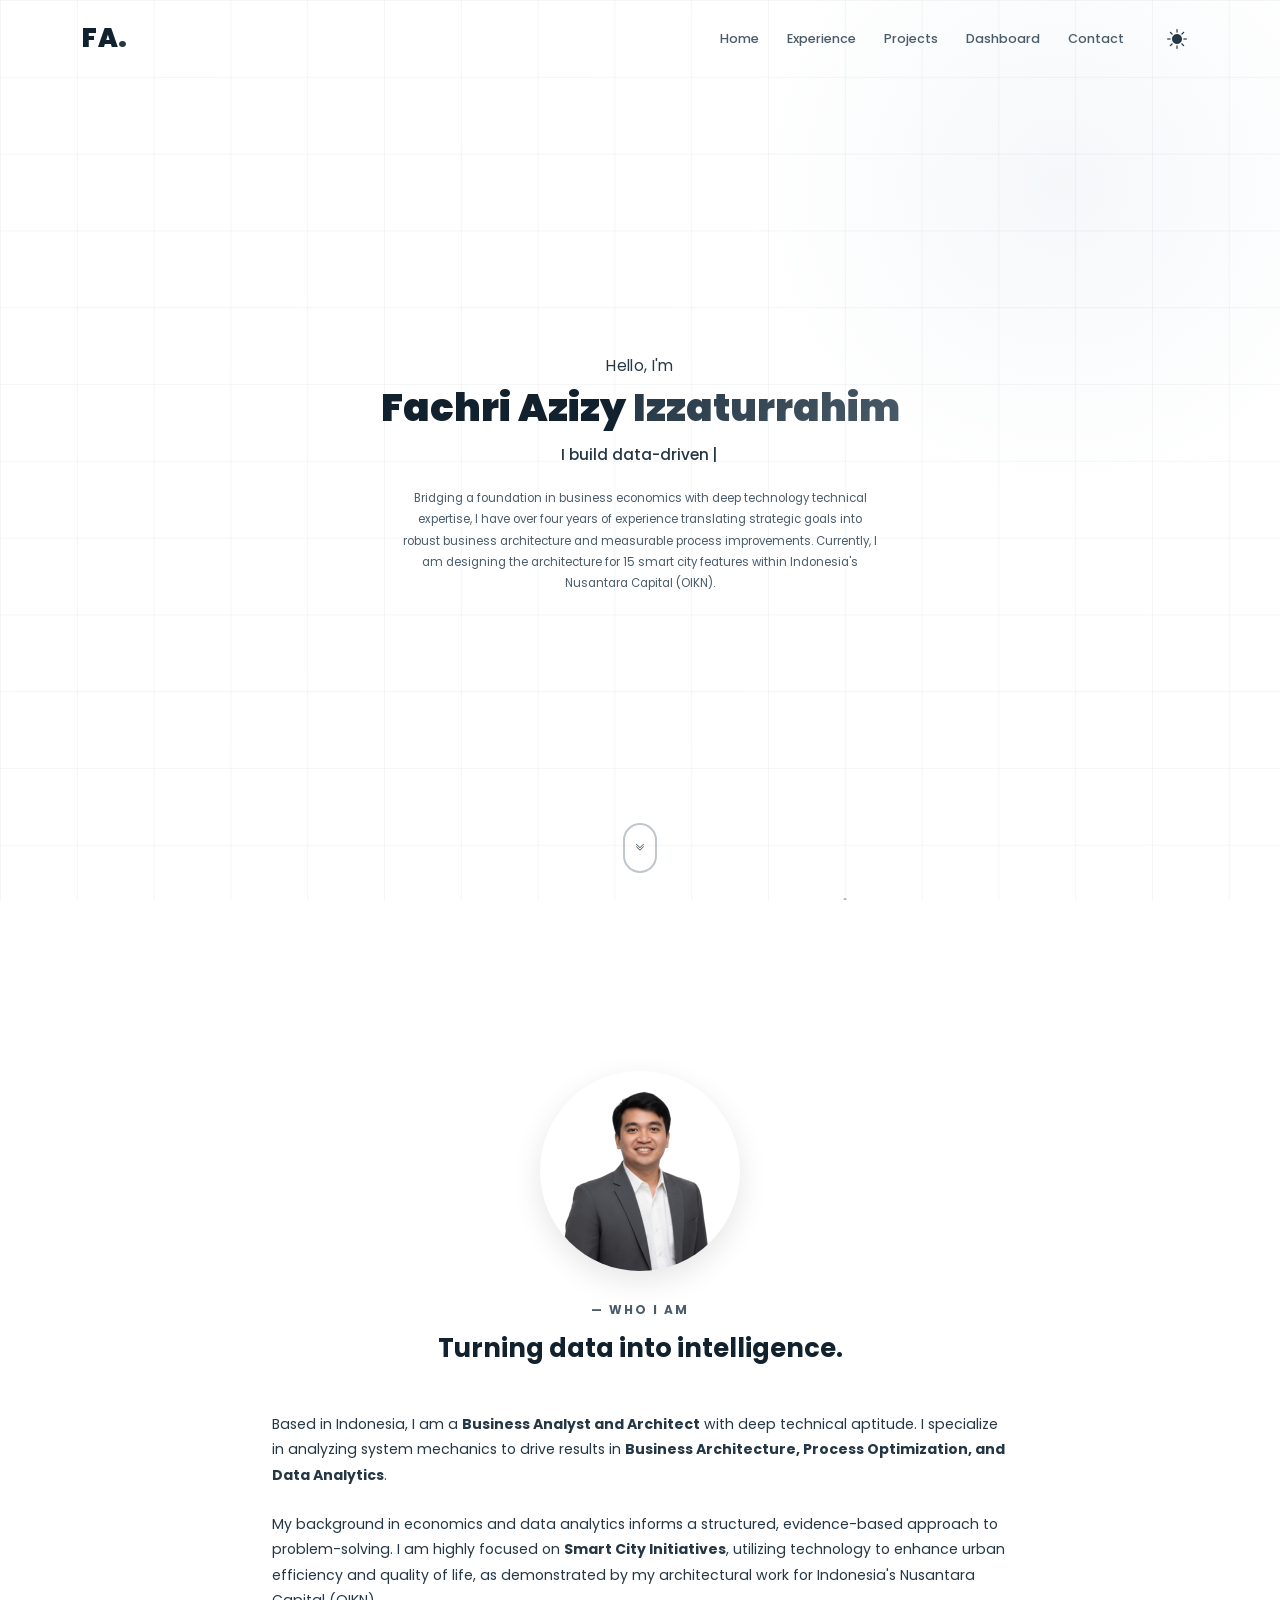
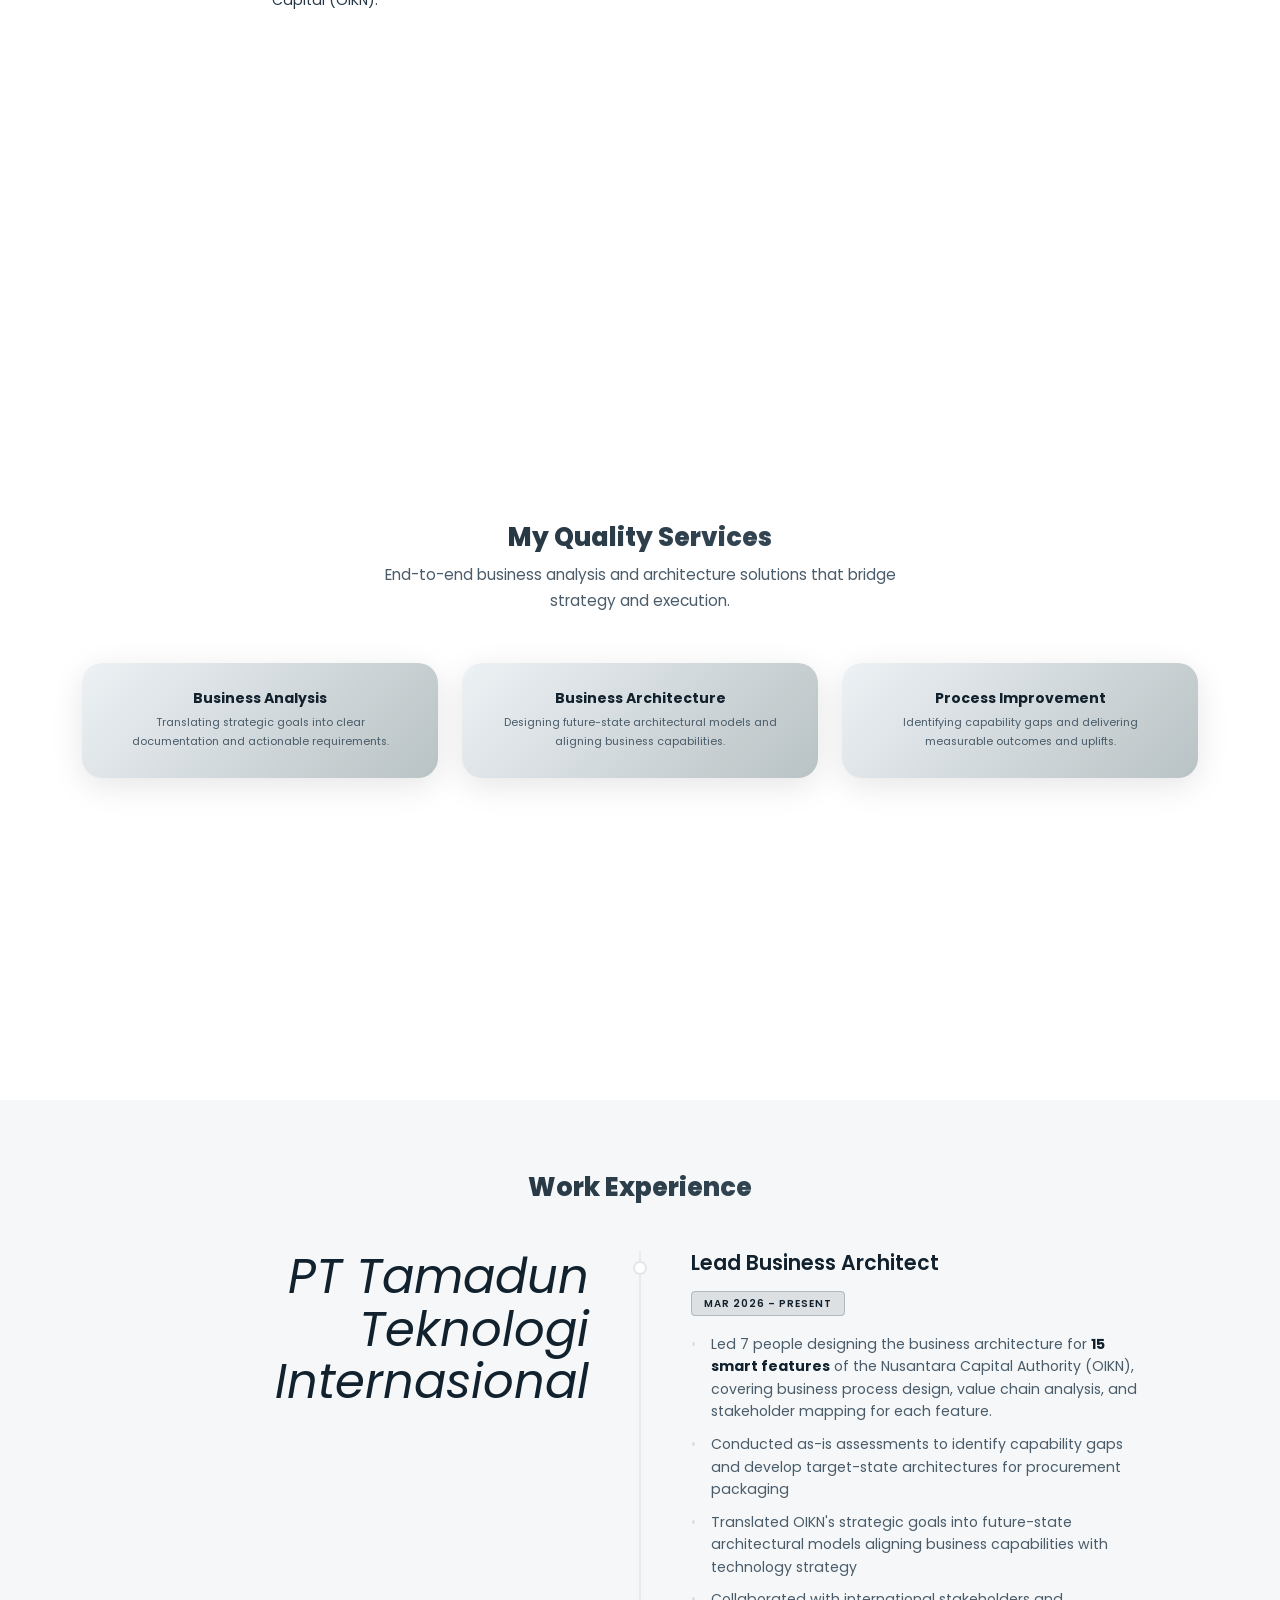
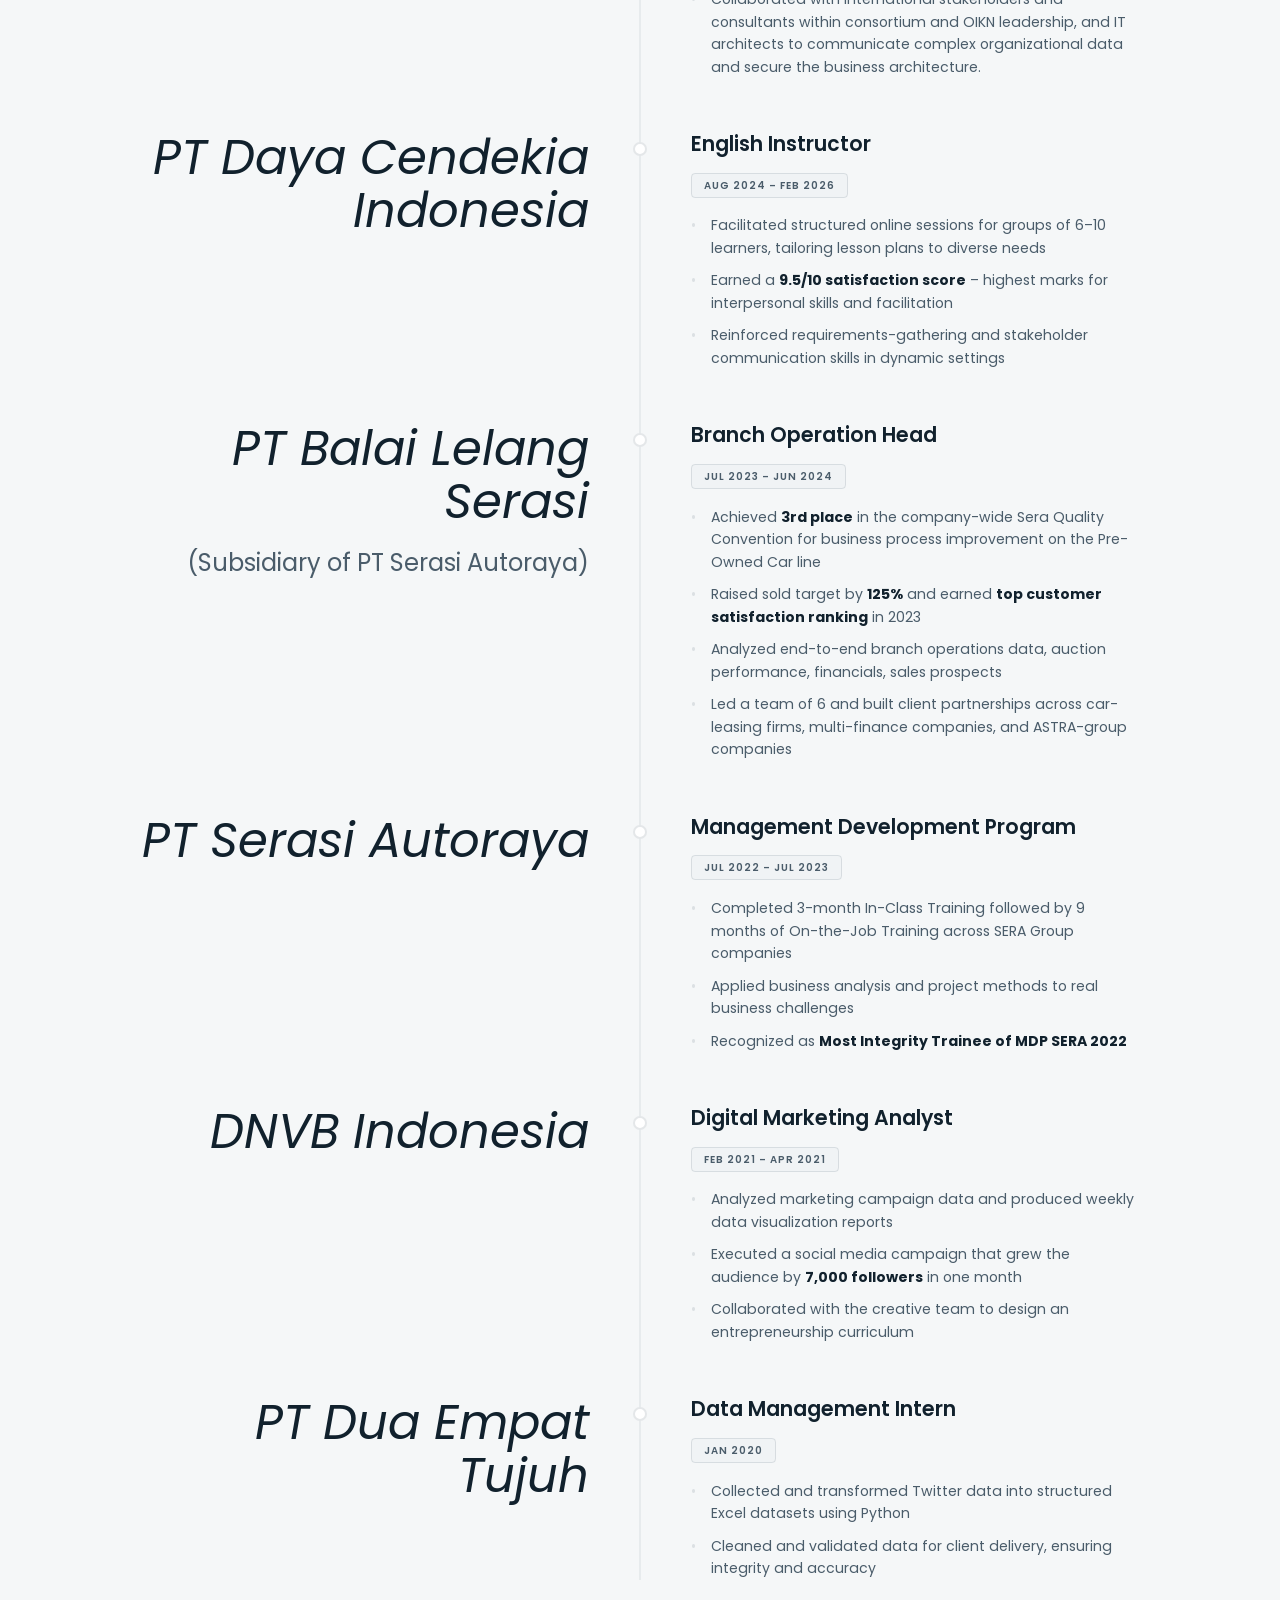
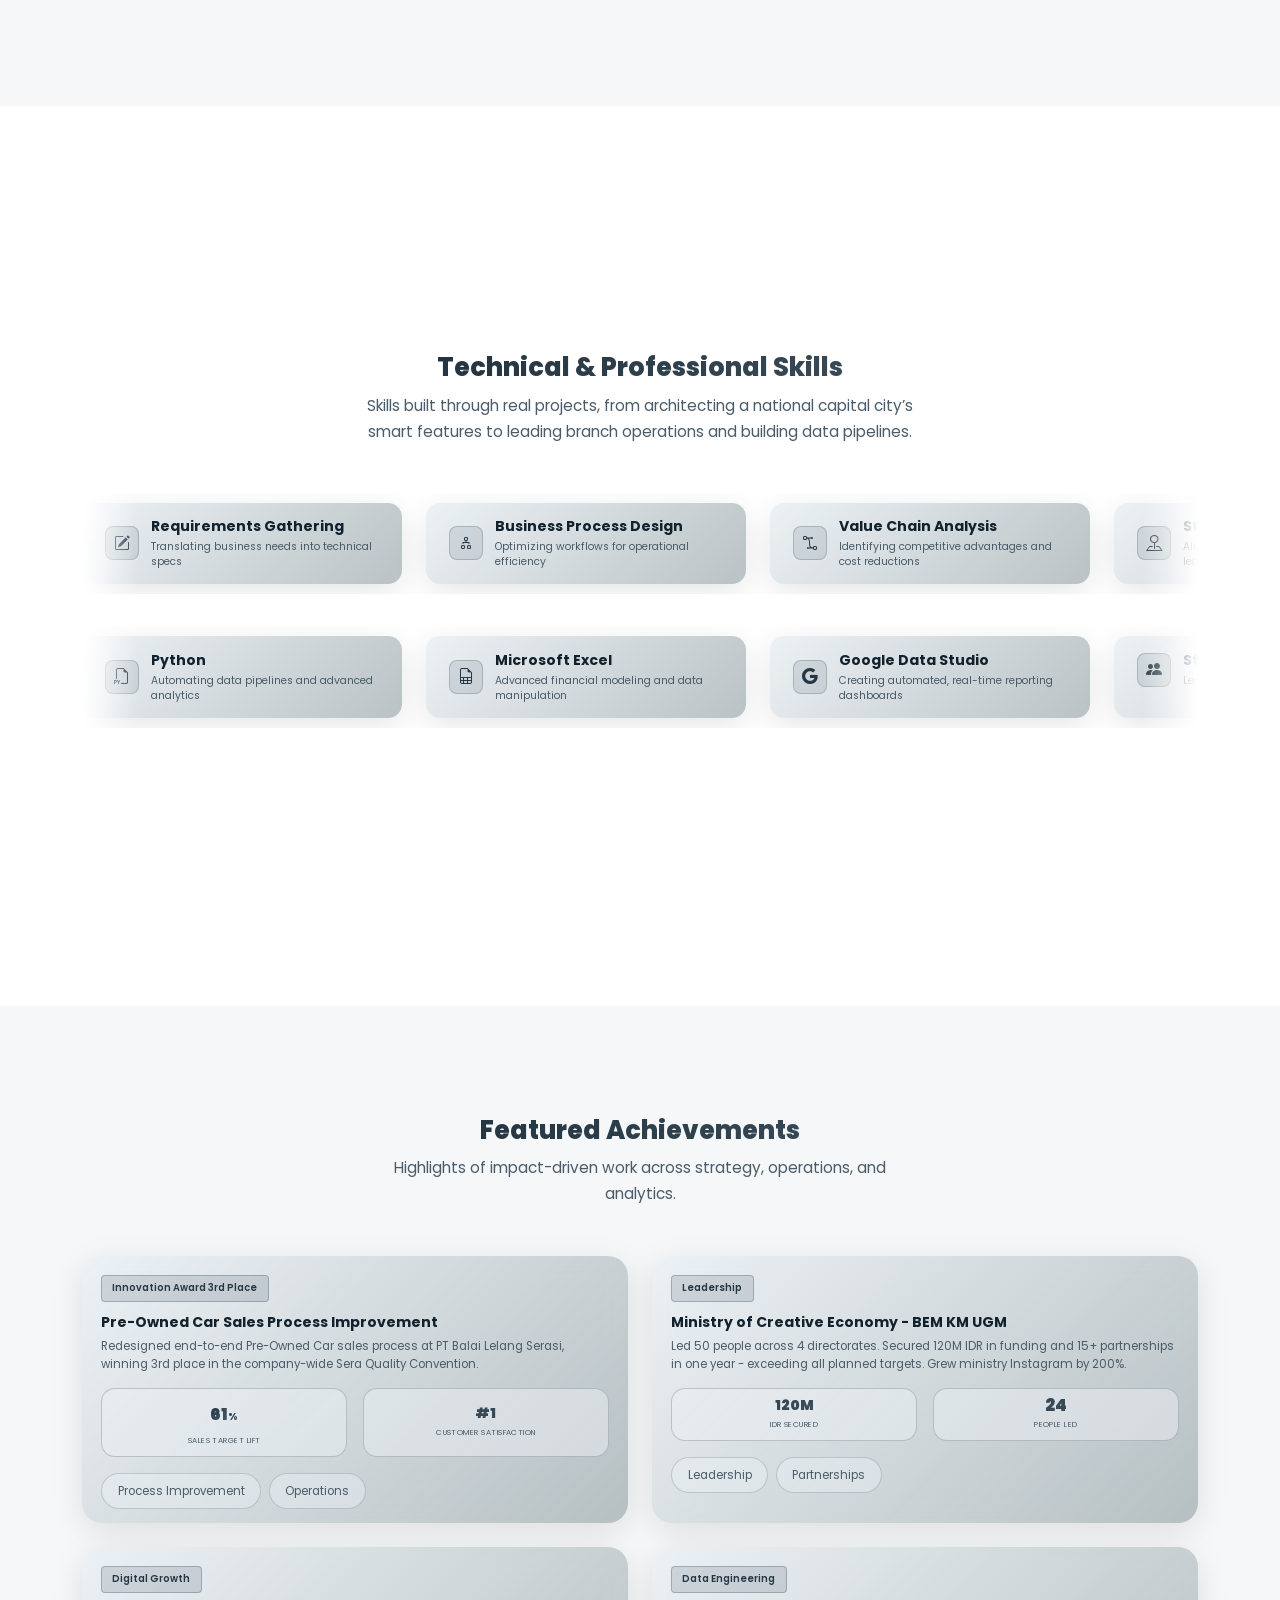
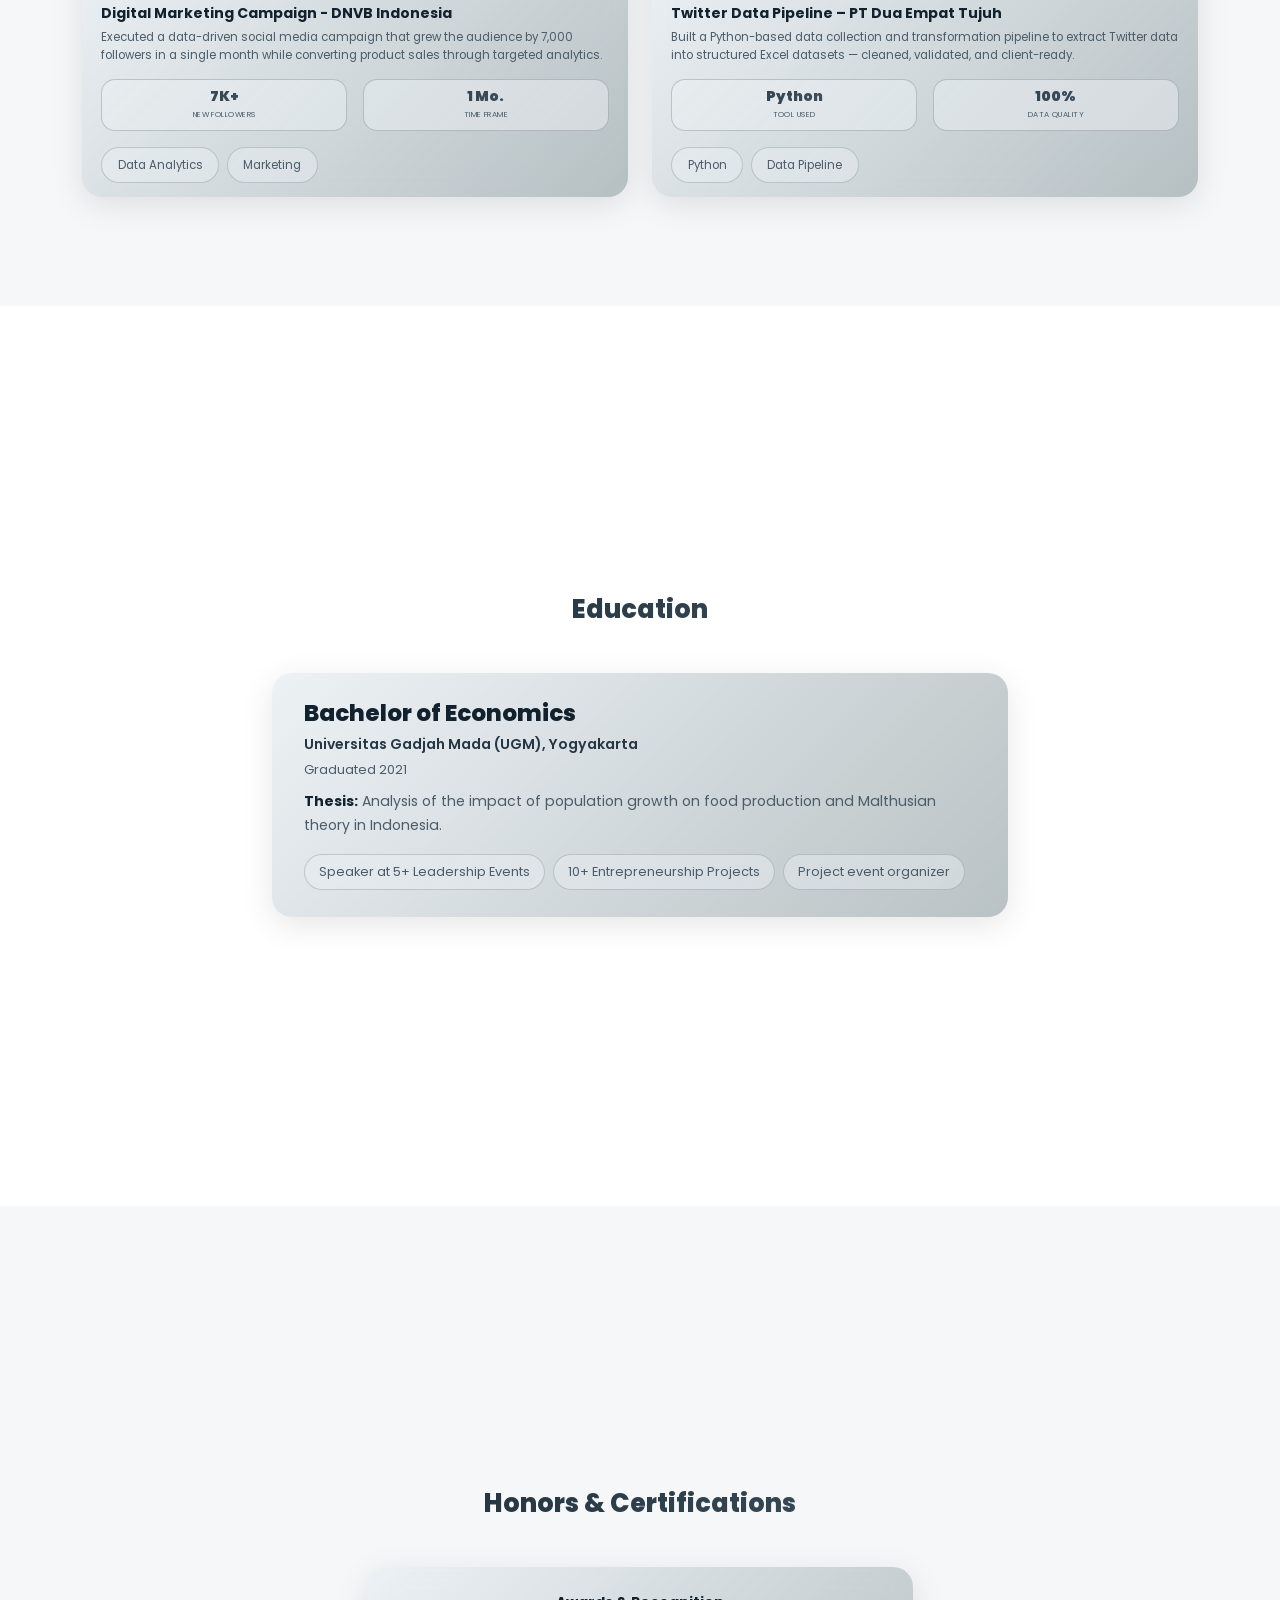
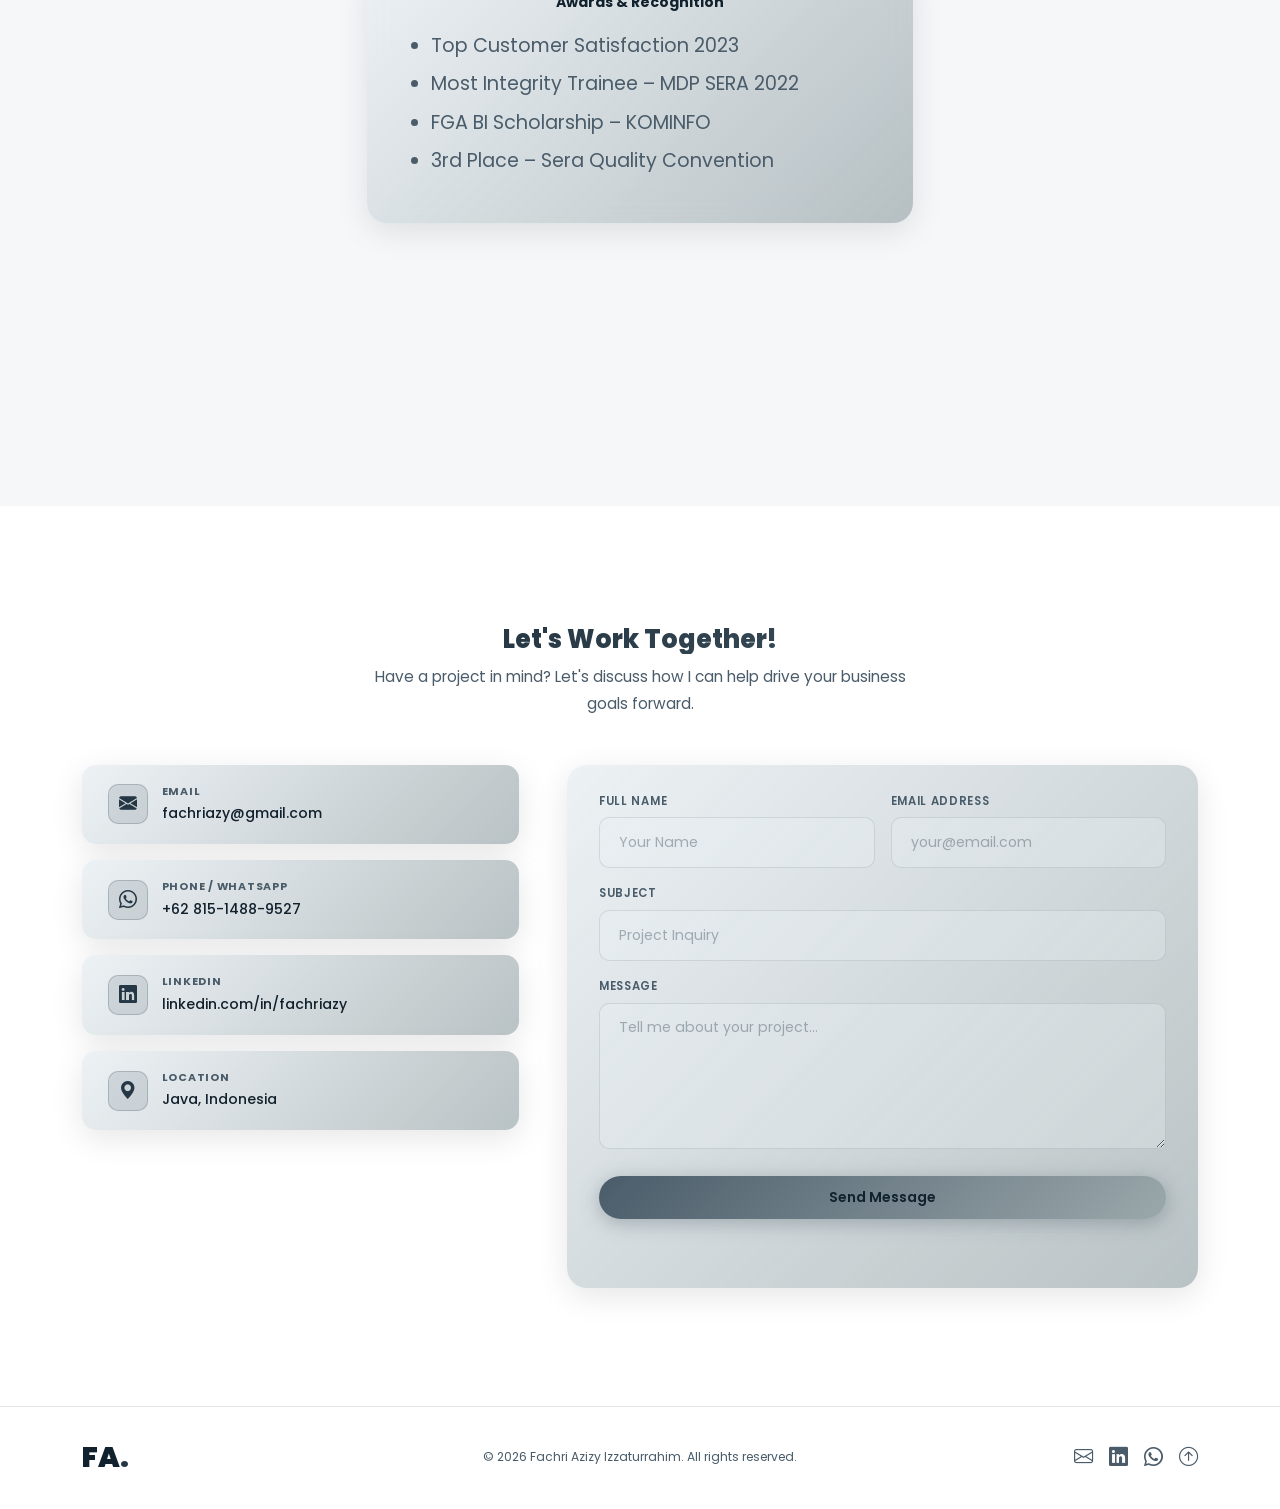
==== commit af9ecb10: "feat: add interactive dashboard page with Chart.js visualizations and update navigation menus" ====
--- a/index.html
+++ b/index.html
@@ -41,6 +41,7 @@
           <li class="nav-item"><a class="nav-link" href="index.html">Home</a></li>
           <li class="nav-item"><a class="nav-link" href="experience.html">Experience</a></li>
           <li class="nav-item"><a class="nav-link" href="projects.html">Projects</a></li>
+          <li class="nav-item"><a class="nav-link" href="dashboard.html">Dashboard</a></li>
           <li class="nav-item"><a class="nav-link" href="contact.html">Contact</a></li>
           <li class="nav-item ms-lg-3 d-none d-lg-flex align-items-center">
             <button class="btn btn-purple-outline theme-toggle-btn d-flex align-items-center justify-content-center" style="width: 42px; height: 42px; padding: 0; border-radius: 50%;" aria-label="Toggle theme">
